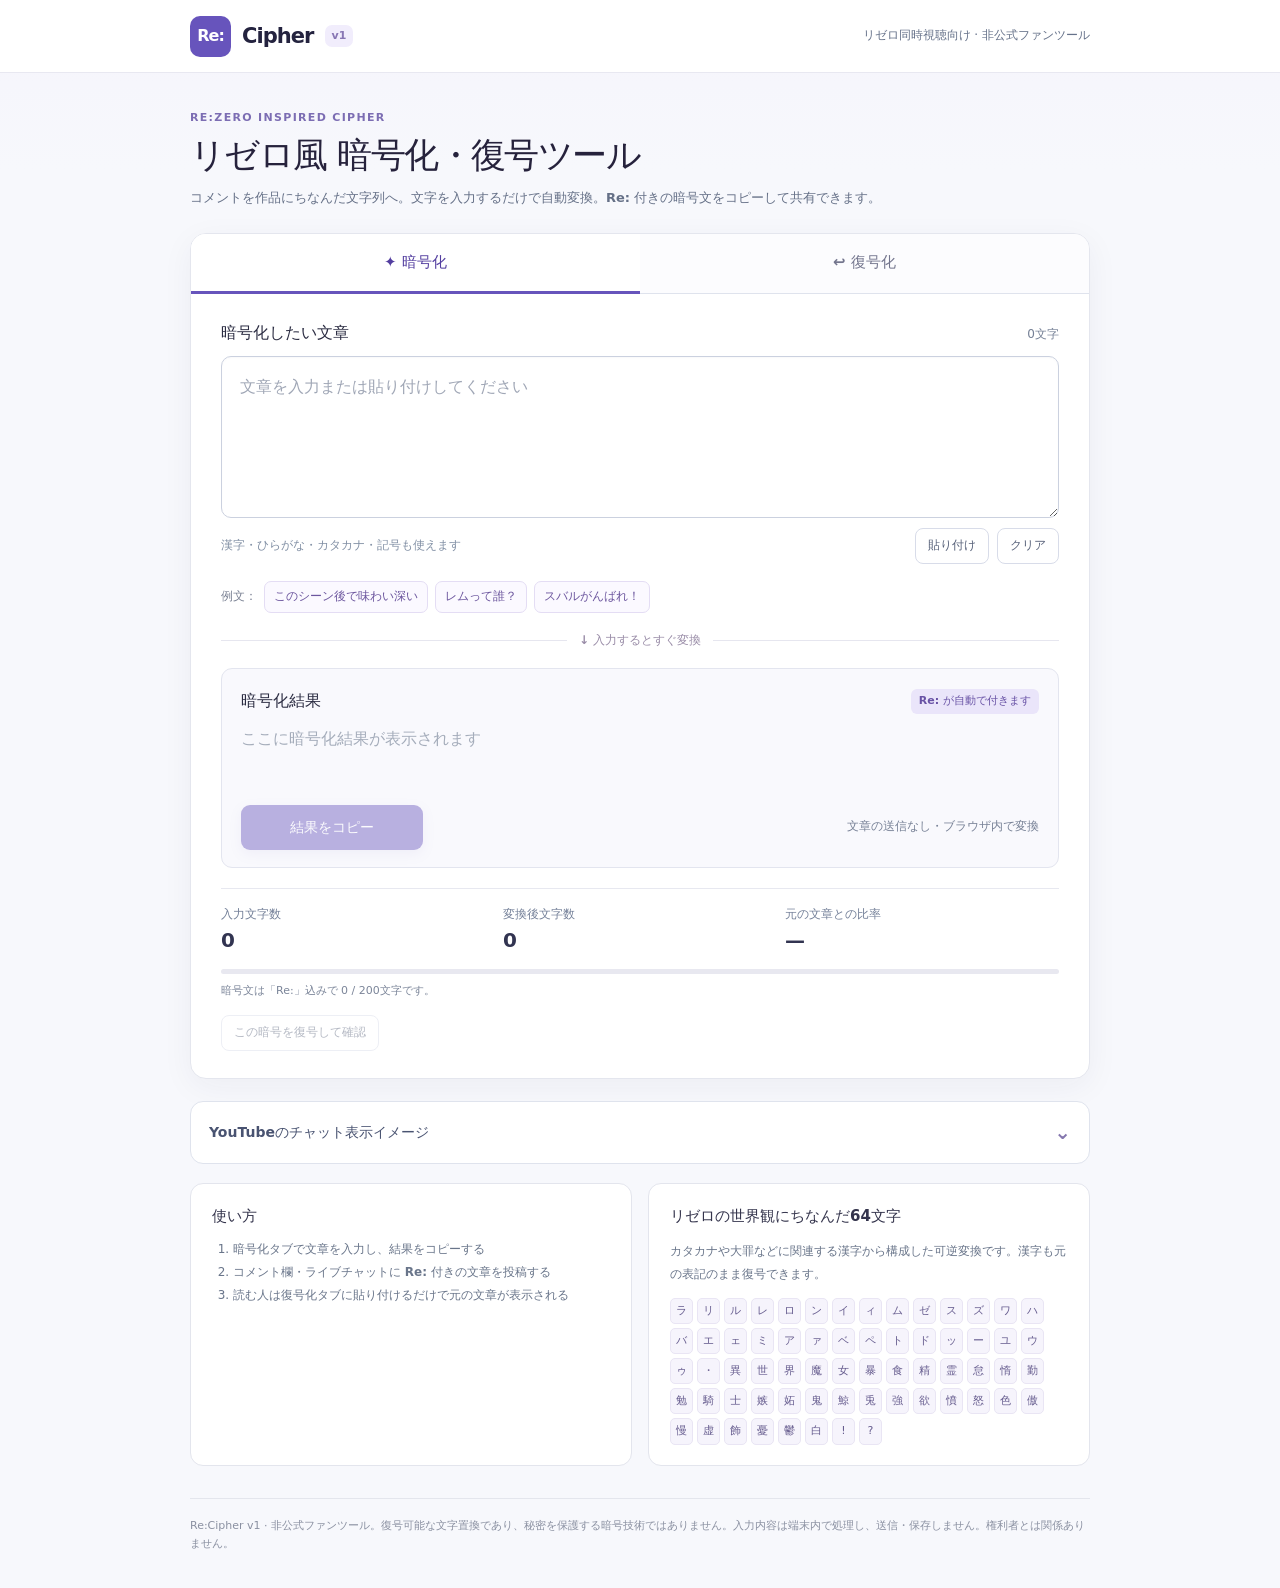
==== index.html @ 7f468ede "Redesign Re:Cipher as a clean utility and show decoded text immediately" ====
<!doctype html>
<html lang="ja">
<head>
<meta charset="utf-8">
<meta name="viewport" content="width=device-width, initial-scale=1, viewport-fit=cover">
<meta name="theme-color" content="#f7f8fc">
<meta name="description" content="Re:から始まるリゼロ風暗号を簡単に暗号化・復号できる無料の非公式ファンツール。文字を入力するだけで即変換。">
<title>Re:Cipher | リゼロ風 暗号化・復号ツール</title>
<style>
:root{font-family:system-ui,-apple-system,"Hiragino Kaku Gothic ProN","Yu Gothic",Meiryo,sans-serif;color:#243047;background:#f7f8fc;font-synthesis:none;--accent:#6754bc;--accent-dark:#523d9f;--accent-light:#f1edfc;--line:#dfe3ed;--muted:#66728a;--shadow:0 8px 32px rgba(37,36,81,.05)}
*{box-sizing:border-box}body{margin:0;line-height:1.65;background:linear-gradient(180deg,#f5f4fc 0,#f7f8fc 170px,#f7f8fc 100%)}button,textarea{font:inherit}button{cursor:pointer}button:disabled{opacity:.44;cursor:not-allowed}button:focus-visible,textarea:focus-visible{outline:3px solid #d5c9ff;outline-offset:2px}button:active{transform:translateY(1px)}.wrap{width:min(100% - 32px,900px);margin:0 auto}.site-header{background:#fff;border-bottom:1px solid #e8e8f1}.site-header .wrap{display:flex;justify-content:space-between;align-items:center;min-height:72px;gap:12px}.brand{display:flex;align-items:center;gap:11px;font-size:21px;font-weight:850;letter-spacing:-.045em;color:#24233f}.brand-icon{background:#6754bc;color:white;border-radius:10px;display:grid;place-items:center;min-width:41px;height:41px;font-size:16px;font-weight:900;letter-spacing:-.06em}.brand small{font-size:11px;font-weight:750;letter-spacing:0;color:#8876b4;background:#f1edfc;border-radius:7px;padding:2px 7px}.header-label{font-size:12px;color:#66728a}.intro{padding:36px 0 24px}.eyebrow{font-size:11px;letter-spacing:.12em;text-transform:uppercase;color:#7c6db3;font-weight:800;margin-bottom:5px}.intro h1{font-size:clamp(26px,4vw,35px);line-height:1.35;letter-spacing:-.045em;margin:0 0 8px;color:#26223c}.intro p{margin:0;color:#657087;font-size:13px}.tool{background:white;border:1px solid #e4e6ee;border-radius:16px;box-shadow:var(--shadow);overflow:hidden}.tabbar{display:flex;gap:0;border-bottom:1px solid var(--line);background:#fcfcfe}.tab{flex:1;padding:16px 20px;background:transparent;color:#73758d;font-size:15px;font-weight:800;border:none;border-bottom:3px solid transparent;margin-bottom:-1px}.tab[aria-selected="true"]{color:var(--accent-dark);border-bottom-color:var(--accent);background:white}.tab svg{vertical-align:-3px;margin-right:6px}.workspace{padding:26px 30px 27px}.block-head{display:flex;align-items:baseline;justify-content:space-between;gap:12px;margin-bottom:10px}.block-title{font-size:16px;font-weight:800;color:#2b2c42}.subtle{font-size:12px;color:#758096}.editor{display:block;min-height:162px;max-height:440px;resize:vertical;width:100%;padding:16px 18px;background:#fff;border:1.5px solid #cbd1df;border-radius:10px;line-height:1.8;font-size:16px;color:#252a42;box-shadow:inset 0 1px 2px #5a66840a}.editor::placeholder{color:#a0a7b6}.editor:focus{border-color:#8a79ce;outline:3px solid #ede7ff}.under-editor{display:flex;align-items:center;justify-content:space-between;gap:8px;flex-wrap:wrap;margin:10px 0 17px}.hint{font-size:12px;color:#8290a5}.buttons-inline{display:flex;gap:8px;flex-wrap:wrap}.btn-minor{border:1px solid #d8dce9;background:white;color:#58627a;border-radius:8px;padding:7px 12px;font-size:12px;font-weight:750}.btn-minor:hover{background:#f6f4fc;border-color:#c7bde5}.samples{display:flex;align-items:center;gap:7px;flex-wrap:wrap;margin:0 0 12px}.sample-label{font-size:12px;color:#7b8294}.sample{border:1px solid #e4ddf4;border-radius:7px;background:#fbf9ff;color:#6c569e;font-size:12px;padding:5px 9px}.sample:hover{background:#f2ecff}.divider{display:flex;align-items:center;gap:12px;color:#9a8da8;font-size:12px;font-weight:800;margin:18px 0}.divider:before,.divider:after{content:"";height:1px;background:#e6e6ef;flex:1}.output-panel{background:#f9f9fd;border:1px solid #e3e5ef;border-radius:11px;padding:19px 19px 17px}.output-head{display:flex;align-items:center;justify-content:space-between;gap:10px;margin-bottom:9px}.re-mark{background:#eae5fa;color:#6852a5;font-size:11px;padding:3px 8px;border-radius:6px;font-weight:800}.output{font-size:16px;line-height:1.85;white-space:pre-wrap;overflow-wrap:anywhere;min-height:66px;color:#26314a;user-select:text}.output.placeholder{color:#a5adbb}.output.error{color:#b14c59}.output .prefix{color:#6754bc;font-weight:850}.action-row{display:flex;justify-content:space-between;align-items:center;gap:12px;flex-wrap:wrap;margin-top:15px}.primary{border:0;border-radius:9px;background:var(--accent);color:white;font-size:14px;font-weight:800;padding:11px 24px;min-width:182px;box-shadow:0 4px 12px #6654bc21}.primary:hover{background:var(--accent-dark)}.copy-note{font-size:12px;color:#778196}.copy-note strong{color:#3d4360}.meter{display:grid;grid-template-columns:repeat(3,1fr);margin-top:20px;border-top:1px solid #e7e8f0;padding-top:16px;gap:8px}.metric{font-size:12px;color:#748099}.metric strong{display:block;font-size:20px;font-weight:850;color:#323451;line-height:1.35;margin-top:2px}.metric.alert strong{color:#c14f60}.progress{height:5px;background:#e8e8f0;border-radius:30px;overflow:hidden;margin-top:15px}.progress-fill{display:block;background:#8474ce;height:100%;width:0;transition:width .15s}.progress-fill.over{background:#d36169}.footnote{font-size:11px;color:#7b8599;margin:8px 0 0}.details{margin-top:22px;background:white;border:1px solid var(--line);border-radius:13px;overflow:hidden}.details summary{padding:14px 18px;cursor:pointer;font-size:14px;font-weight:800;color:#495371;list-style:none;display:flex;align-items:center;justify-content:space-between}.details summary::after{content:'⌄';font-size:20px;color:#8577ae}.details[open] summary::after{content:'⌃'}.details summary::-webkit-details-marker{display:none}.details-body{border-top:1px solid #e8e8f0;padding:17px 19px}.comment-preview{display:flex;gap:11px;padding:16px;border-radius:9px;background:#f5f6fa;border:1px solid #e6e8f0}.avatar{width:34px;height:34px;border-radius:50%;display:grid;place-items:center;color:#fff;background:#607fba;font-weight:850;font-size:13px;flex:none}.author{font-size:12px;color:#466b99;font-weight:800}.comment-content{font-size:14px;color:#343a4e;white-space:pre-wrap;overflow-wrap:anywhere}.help{display:grid;grid-template-columns:1fr 1fr;gap:16px;margin:19px 0 32px}.help-card{border:1px solid #e3e5ed;border-radius:13px;padding:20px 21px;background:#fff}.help-card h2{font-size:15px;color:#34344c;margin:0 0 10px}.help-card p,.help-card li{font-size:12px;color:#69758a;line-height:1.9}.help-card ol{padding-left:21px;margin:0}.glyphs{display:flex;gap:4px;flex-wrap:wrap;margin-top:12px}.glyph{display:inline-flex;align-items:center;justify-content:center;background:#f6f4fc;color:#675d8f;border:1px solid #e9e5f4;border-radius:5px;font-size:11px;min-width:23px;padding:3px 5px}.footer{font-size:11px;color:#8a90a1;padding:18px 0 35px;border-top:1px solid #e4e6ed}.toast{position:fixed;bottom:24px;left:50%;transform:translate(-50%,16px);opacity:0;pointer-events:none;background:#303047;color:white;padding:9px 18px;border-radius:8px;box-shadow:0 8px 22px #0002;font-size:13px;transition:all .15s}.toast.on{opacity:1;transform:translate(-50%,0)}.hidden{display:none!important}
@media(max-width:650px){.wrap{width:min(100% - 24px,900px)}.site-header .wrap{min-height:63px}.brand{font-size:19px}.header-label{display:none}.intro{padding:25px 0 17px}.intro h1{font-size:25px}.intro p{font-size:12px}.workspace{padding:20px 16px}.tab{padding:14px 10px}.editor{min-height:145px}.output-panel{padding:15px}.output{min-height:66px}.primary{width:100%}.action-row{flex-direction:column-reverse;align-items:stretch}.copy-note{text-align:center}.help{grid-template-columns:1fr;gap:10px}.meter{gap:5px}.metric{font-size:11px}.metric strong{font-size:18px}.details-body{padding:13px}}
@media(prefers-reduced-motion:reduce){*{transition:none!important}}
</style>
</head>
<body>
<header class="site-header"><div class="wrap"><div class="brand"><span class="brand-icon">Re:</span><span>Cipher</span><small>v1</small></div><span class="header-label">リゼロ同時視聴向け · 非公式ファンツール</span></div></header>
<main class="wrap">
<section class="intro"><div class="eyebrow">RE:ZERO INSPIRED CIPHER</div><h1>リゼロ風 暗号化・復号ツール</h1><p>コメントを作品にちなんだ文字列へ。文字を入力するだけで自動変換。<strong>Re:</strong> 付きの暗号文をコピーして共有できます。</p></section>
<section class="tool" aria-label="暗号変換ツール">
<div class="tabbar" role="tablist" aria-label="変換モード"><button id="tab-encode" class="tab" type="button" role="tab" aria-selected="true" aria-controls="tool-panel">✦ 暗号化</button><button id="tab-decode" class="tab" type="button" role="tab" aria-selected="false" aria-controls="tool-panel">↩ 復号化</button></div>
<div class="workspace" id="tool-panel" role="tabpanel">
 <div class="block-head"><label class="block-title" id="input-label" for="editor">暗号化したい文章</label><span class="subtle" id="input-count">0文字</span></div>
 <textarea id="editor" class="editor" placeholder="文章を入力または貼り付けしてください" spellcheck="false" aria-labelledby="input-label"></textarea>
 <div class="under-editor"><span class="hint" id="input-hint">漢字・ひらがな・カタカナ・記号も使えます</span><div class="buttons-inline"><button type="button" class="btn-minor" id="paste">貼り付け</button><button type="button" class="btn-minor" id="clear">クリア</button></div></div>
 <div class="samples" id="sample-row"><span class="sample-label">例文：</span><button class="sample" type="button" data-example="このシーン後で味わい深い">このシーン後で味わい深い</button><button class="sample" type="button" data-example="レムって誰？">レムって誰？</button><button class="sample" type="button" data-example="スバルがんばれ！">スバルがんばれ！</button></div>
 <div class="divider">↓ 入力するとすぐ変換</div>
 <section class="output-panel" aria-label="変換結果"><div class="output-head"><span class="block-title" id="result-title">暗号化結果</span><span class="re-mark" id="mode-badge">Re: が自動で付きます</span></div><div id="output" class="output placeholder" role="status" aria-live="polite">ここに暗号化結果が表示されます</div><div class="action-row"><button type="button" class="primary" id="copy" disabled>結果をコピー</button><span class="copy-note" id="status-note">ブラウザ内で変換・文章の送信なし</span></div></section>
 <div class="meter" id="metrics"><div class="metric"><span>入力文字数</span><strong id="original-count">0</strong></div><div class="metric"><span>変換後文字数</span><strong id="result-count">0</strong></div><div class="metric"><span id="metric-label">元の文章との比率</span><strong id="ratio">—</strong></div></div>
 <div class="progress" id="limit-bar"><span class="progress-fill" id="limit-fill"></span></div><p class="footnote" id="limit-note">暗号文はプレフィックス「Re:」を含めて200文字を目安にできます。</p>
 <div class="buttons-inline" style="margin-top:15px"><button type="button" class="btn-minor" id="check-in-decode" disabled>この暗号を復号して確認</button></div>
</div>
</section>
<details class="details" id="preview-details"><summary>YouTubeのチャット表示イメージ</summary><div class="details-body"><div class="comment-preview"><span class="avatar">R</span><div><div class="author">視聴者</div><div class="comment-content" id="preview">Re:……</div></div></div><p class="footnote">コピーした暗号文をチャット・コメントに貼り付ける想定です。</p></div></details>
<div class="help"><section class="help-card"><h2>使い方</h2><ol><li>暗号化タブで文章を入力し、結果をコピーする</li><li>コメント欄・ライブチャットに <strong>Re:</strong> 付きの文章を投稿する</li><li>読む人は復号化タブに貼り付けるだけで元の文章が表示される</li></ol></section><section class="help-card"><h2>リゼロの世界観にちなんだ64文字</h2><p>カタカナや大罪などに関連する漢字から構成した可逆変換です。漢字も元の表記のまま復号できます。</p><div class="glyphs" id="glyphs"></div></section></div>
<footer class="footer">Re:Cipher v1 · 非公式ファンツール。復号可能な文字置換であり、秘密を保護する暗号技術ではありません。入力内容は端末内で処理し、送信・保存しません。権利者とは関係ありません。</footer>
</main>
<div id="toast" class="toast" role="status" aria-live="polite"></div>
<script id="dictionary" type="application/json">{"version":"1","alphabet":"ラリルレロンイィムゼスズワハバエェミアァベペトドッーユウゥ・異世界魔女暴食精霊怠惰勤勉騎士嫉妬鬼鯨兎強欲憤怒色傲慢虚飾憂鬱白!?","singles":{"リ":"の","ル":"る","ム":"い","イ":"て","ア":"ん","エ":"っ","ベ":"か"},"escape":"・","pairs":{"ゼロ":"で","スバ":"な","レム":"です","ラム":"ます","ユリ":"この","ウス":"よう","魔女":"って","嫉妬":"ない","暴食":"から","精霊":"そう","怠惰":"けど","異世":"それ","世界":"これ","強欲":"なん","憤怒":"だよ","勤勉":"ありがとう","騎士":"すごい","白鯨":"かわいい","鬼兎":"！！","ロゼ":"ゼロから","バル":"！","ミリ":"た","トリ":"う","ロズ":"？","ズワ":"し","ワー":"だ","ール":"ー","色欲":"ス","傲慢":"こ","虚飾":"が","憂鬱":"に","ララ":"す","ラリ":"ら","ラル":"は","ラレ":"よ","ラロ":"ル","ラン":"と","ライ":"あ","ラィ":"れ","ラゼ":"…","ラス":"も","ラズ":"ね","ラワ":"ま","ラハ":"わ","ラバ":"く","ラエ":"w","ラェ":"ム","ラミ":"そ","ラア":"、","ラァ":"ン","ラベ":"や","ラペ":"ト","ラト":"レ","ラド":"え","ラッ":"ち","ラー":"お","ラユ":"き","ラウ":"さ","ラゥ":"ラ","ラ・":"バ","レラ":"リ","レリ":"ッ","レル":"り","レレ":"ゃ","レロ":"ｗ","レン":"^","レイ":"ア","レィ":"け","レゼ":"イ","レス":".","レズ":":","レワ":"ど","レハ":"ロ","レバ":"つ","レエ":"暴","レェ":"ろ","レミ":"オ","レア":"ぎ","レァ":"e","レベ":"話","レペ":"じ","レト":"見","レド":"ク","レッ":"め","レー":"タ","レユ":"ウ","レウ":"テ","レゥ":"を","レ・":"食","ロラ":"ぁ","ロリ":"ユ","ロル":"言","ロレ":"み","ロロ":"・","ロン":"デ","ロイ":"c","ロィ":"n","ロム":"a","ロス":"草","ロワ":"人","ロハ":"パ","ロバ":"マ","ロエ":"r","ロェ":"i","ロミ":"シ","ロア":"誰","ロァ":"1","ロベ":"キ","ロペ":"ゼ","ロト":"回","ロド":"ギ","ロッ":"p","ロー":"-","ロユ":"フ","ロウ":"u","ロゥ":"〜","ロ・":"コ","ンラ":"ば","ンリ":"せ","ンル":"期","ンレ":"_","ンロ":"メ","ンン":"3","ンイ":"ほ","ンィ":"l","ンム":"g","ンゼ":"ミ","ンス":"カ","ンズ":"大","ンワ":"一","ンハ":"y","ンバ":"飲","ンエ":"ゲ","ンェ":"分","ンミ":"気","ンア":"白","ンァ":"ぇ","ンベ":"ペ","ンペ":"ド","ント":"味","ンド":"ハ","ンッ":"ュ","ンー":"手","ンユ":"s","ンウ":"鯨","ンゥ":"2","ン・":"ャ","ィラ":"ナ","ィリ":"怠","ィル":"ェ","ィレ":"ジ","ィロ":"。","ィン":"惰","ィイ":"o","ィィ":"ょ","ィム":"何","ィゼ":"ご","ィス":"エ","ィズ":"死","ィワ":"ず","ィハ":"上","ィバ":"げ","ィエ":"f","ィェ":"泣","ィミ":"顔","ィア":" ","ィァ":"好","ィベ":"出","ィペ":"ネ","ィト":"方","ィド":"神","ィッ":"グ","ィー":"良","ィユ":"今","ィウ":"最","ィゥ":"間","ィ・":"サ","ゼラ":"感","ゼリ":"8","ゼル":"4","ゼレ":"本","ゼン":"ベ","ゼイ":"笑","ゼィ":"チ","ゼム":"当","ゼゼ":"目","ゼス":"べ","ゼズ":"前","ゼワ":"0","ゼハ":"d","ゼバ":"ぼ","ゼエ":"ぜ","ゼェ":"合","ゼミ":"楽","ゼア":"モ","ゼァ":"全","ゼベ":"ガ","ゼペ":"無","ゼト":"勉","ゼド":"女","ゼッ":"ツ","ゼー":"考","ゼユ":"勤","ゼウ":"～","ゼゥ":"多","ゼ・":"ぱ","スラ":"者","スリ":"待","スル":"理","スレ":"悪","スロ":"ぶ","スン":"次","スイ":"日","スィ":"思","スム":"t","スゼ":"子","スス":"ィ","スズ":"時","スワ":"解","スハ":"立","スエ":"教","スェ":"的","スミ":"深","スア":"ぐ","スァ":"ぞ","スベ":"ズ","スペ":"英","スト":"雄","スド":"強","スッ":"偽","スー":"初","スユ":"自","スウ":"意","スゥ":"む","ス・":"ニ","ズラ":"　","ズリ":"逃","ズル":"戻","ズレ":"ワ","ズロ":"h","ズン":"m","ズイ":"（","ズィ":"違","ズム":"界","ズゼ":"ケ","ズス":"魔","ズズ":"ひ","ズハ":"生","ズバ":"新","ズエ":"知","ズェ":"(","ズミ":")","ズア":"ブ","ズァ":"＾","ズベ":"切","ズペ":"）","ズト":"プ","ズド":"実","ズッ":"面","ズー":"来","ズユ":"体","ズウ":"b","ズゥ":"変","ズ・":"高","ワラ":"絶","ワリ":"」","ワル":"世","ワレ":"終","ワロ":"正","ワン":"絵","ワイ":"過","ワィ":"公","ワム":"視","ワゼ":"「","ワス":"二","ワズ":"ボ","ワワ":"察","ワハ":"助","ワバ":"作","ワエ":"俺","ワェ":"可","ワミ":"事","ワア":"説","ワァ":"行","ワベ":"不","ワペ":"ぅ","ワト":"；","ワド":"画","ワッ":"同","ワユ":"力","ワウ":"入","ワゥ":"へ","ワ・":"想","ハラ":"機","ハリ":"始","ハル":"望","ハレ":"5","ハロ":"度","ハン":"ざ","ハイ":"物","ハィ":"狂","ハム":"先","ハゼ":"線","ハス":"ダ","ハズ":"確","ハワ":"聴","ハハ":"々","ハバ":"定","ハエ":"詰","ハェ":"後","ハミ":"覚","ハア":"場","ハァ":"収","ハベ":"ゆ","ハペ":"完","ハト":"7","ハド":"諦","ハッ":"妹","ハー":"聞","ハユ":"曲","ハウ":"ふ","ハゥ":"名","ハ・":"美","バラ":"持","バリ":"許","バレ":"ポ","バロ":"ヒ","バン":"君","バイ":"選","バィ":"半","バム":"信","バゼ":"張","バス":"精","バズ":"心","バワ":"怖","バハ":"ぽ","ババ":"地","バエ":"K","バェ":"転","バミ":"直","バア":"部","バァ":"⋯","バベ":"配","バペ":"頑","バト":"三","バド":"G","バッ":"明","バー":"愛","バユ":"び","バウ":"対","バゥ":"金","バ・":"商","ェラ":"王","ェリ":"候","ェル":"補","ェレ":"番","ェロ":"ホ","ェン":"口","ェイ":"記","ェィ":"厳","ェム":"字","ェゼ":"ァ","ェス":"M","ェズ":"情","ェワ":"点","ェハ":"像","ェバ":"通","ェエ":"?","ェェ":"男","ェミ":"動","ェア":"決","ェァ":"章","ェベ":"売","ェペ":"釣","ェト":"流","ェド":"B","ェッ":"k","ェー":"化","ェユ":"聖","ェウ":"P","ェゥ":"声","ェ・":"普","ミラ":"影","ミル":"屋","ミレ":"緑","ミロ":"第","ミン":"罪","ミイ":"憶","ミィ":"優","ミム":"剣","ミゼ":"別","ミス":"文","ミズ":"油","ミワ":"消","ミハ":"特","ミバ":"態","ミエ":"滅","ミェ":"取","ミミ":"脳","ミア":"残","ミァ":"反","ミベ":"伏","ミペ":"１","ミト":"論","ミド":"欲","ミッ":"爆","ミー":"敵","ミユ":"保","ミウ":"長","ミゥ":"２","ミ・":"E","ァラ":"中","ァリ":"開","ァル":"観","ァレ":"映","ァロ":"セ","ァン":"性","ァイ":"戦","ァィ":"音","ァム":"状","ァゼ":"落","ァス":"ぉ","ァズ":"巨","ァワ":"ぃ","ァハ":"題","ァバ":"未","ァエ":"険","ァェ":"久","ァミ":"O","ァア":"代","ァァ":"区","ァベ":"丈","ァペ":"夫","ァト":"量","ァド":"３","ァッ":"勝","ァー":"ョ","ァユ":"呼","ァウ":"少","ァゥ":"指","ァ・":"発","ペラ":"下","ペリ":"枠","ペル":"主","ペレ":"忘","ペロ":"似","ペン":"ノ","ペイ":"A","ペィ":"火","ペム":"頭","ペゼ":"ビ","ペス":"法","ペズ":"成","ペワ":"逆","ペハ":"相","ペバ":"去","ペエ":";","ペェ":"D","ペミ":"単","ペア":"書","ペァ":"v","ペベ":"6","ペペ":"失","ペト":"存","ペド":"数","ペッ":"振","ペー":"元","ペユ":"憫","ペウ":"ぬ","ペゥ":"司","ペ・":"緒","トラ":"会","トル":"゛","トレ":"四","トロ":"他","トン":"苦","トイ":"在","トィ":"!","トム":"問","トゼ":"応","トス":"色","トズ":"頼","トワ":"救","トハ":"ヤ","トバ":"否","トエ":"繋","トェ":"→","トミ":"重","トア":"報","トァ":"然","トベ":"余","トペ":"怪","トト":"T","トド":"能","トッ":"夢","トー":"早","トユ":"責","トウ":"震","トゥ":"比","ト・":"突","ドラ":"猫","ドリ":"ピ","ドル":"了","ドレ":"語","ドロ":"嬉","ドン":"底","ドイ":"調","ドィ":"況","ドム":"辛","ドゼ":"活","ドス":"障","ドズ":"害","ドワ":"達","ドハ":"ゴ","ドバ":"千","ドエ":"簡","ドェ":"弾","ドミ":"水","ドア":"曜","ドァ":"光","ドベ":"小","ドペ":"扱","ドト":"裕","ドド":"関","ドッ":"V","ドー":"割","ドユ":"得","ドウ":"返","ドゥ":"ォ","ド・":"登","ッラ":"担","ッリ":"描","ッル":"山","ッレ":"平","ッロ":"憎","ッン":"怒","ッイ":"号","ッィ":"ソ","ッム":"湯","ッゼ":"断","ッス":"以","ッズ":"限","ッワ":"痛","ッハ":"凄","ッバ":"捨","ッエ":"負","ッェ":"R","ッミ":"洗","ッア":"毒","ッァ":"竜","ッベ":"伝","ッペ":"素","ット":"遅","ッド":"兄","ッッ":"家","ッー":"編","ッユ":"急","ッウ":"真","ッゥ":"抜","ッ・":"壊","ーラ":"着","ーリ":"J","ーレ":"弱","ーロ":"増","ーン":"足","ーイ":"謎","ーィ":"服","ーム":"際","ーゼ":"創","ース":"I","ーズ":"氷","ーワ":"熱","ーハ":"獣","ーバ":"命","ーエ":"士","ーェ":"釈","ーミ":"仲","ーア":"冷","ーァ":"疲","ーベ":"復","ーペ":"石","ート":"仕","ード":"月","ーッ":"ｰ","ーー":"殺","ーユ":"哀","ーウ":"乱","ーゥ":"姉","ー・":"酷","ユラ":"妄","ユル":"U","ユレ":"癖","ユロ":"徴","ユン":"再","ユイ":"x","ユィ":"引","ユム":"身","ユゼ":"学","ユス":"礼","ユズ":"焼","ユワ":"葉","ユハ":"歳","ユバ":"奴","ユエ":"N","ユェ":"幸","ユミ":"薄","ユア":"常","ユァ":"ザ","ユベ":"運","ユペ":"辺","ユト":"輩","ユド":"外","ユッ":"４","ユー":"霊","ユユ":"駄","ユウ":"『","ユゥ":"』","ユ・":"原","ウラ":"読","ウリ":"空","ウル":"付","ウレ":"降","ウロ":"毛","ウン":"改","ウイ":"略","ウィ":"使","ウム":"倒","ウゼ":"任","ウズ":"僕","ウワ":"止","ウハ":"判","ウバ":"づ","ウエ":"用","ウェ":"門","ウミ":"難","ウア":"ゥ","ウァ":"様","ウベ":"腕","ウペ":"整","ウト":"歌","ウド":"馬","ウッ":"台","ウー":"詞","ウユ":"休","ウウ":"殴","ウゥ":"惑","ウ・":"続","ゥラ":"買","ゥリ":"異","ゥル":"周","ゥレ":"連","ゥロ":"進","ゥン":"択","ゥイ":"展","ゥィ":"豚","ゥム":"追","ゥゼ":"激","ゥス":"●","ゥズ":"痕","ゥワ":"跡","ゥハ":"向","ゥバ":"醜","ゥエ":"爺","ゥェ":"弟","ゥミ":"ﾊ","ゥア":"告","ゥァ":"･","ゥベ":"史","ゥペ":"晴","ゥト":"毎","ゥド":"近","ゥッ":"員","ゥー":"染","ゥユ":"探","ゥウ":"迷","ゥゥ":"汚","ゥ・":"頃","異異":"幼","異界":"年","異魔":"順","異女":"験","異暴":"妙","異食":"嫌","異精":"居","異霊":"推","異怠":"←","異惰":"結","異勤":"低","異勉":"帽","異騎":"集","異士":"鬼","異嫉":"村","異妬":"退","異鬼":"\"","異鯨":"慢","異兎":"C","異強":"超","異欲":"騎","異憤":"更","異怒":"内","異色":"ﾟ","異傲":"護","異慢":"露","異虚":"嘘","異飾":"辣","異憂":"困","異鬱":"準","異白":"備","世異":"己","世世":"側","世魔":"敗","世女":"速","世暴":"癒","世食":"皆","世精":"客","世霊":"旦","世怠":"木","世惰":"，","世勤":"必","世勉":"ｳ","世騎":"鬱","世士":"ｋ","世嫉":"錯","世妬":"破","世鬼":"悲","世鯨":"悟","世兎":"ﾞ","世強":"睡","世欲":"眠","世憤":"伸","世怒":"鼻","世色":"折","世傲":"涙","世慢":"筋","世虚":"犠","世飾":"牲","世憂":"捉","世鬱":"安","世白":"願","界異":"~","界世":"緩","界界":"差","界魔":"塗","界女":"表","界暴":"現","界食":"適","界精":"ぺ","界霊":"西","界怠":"雑","界惰":"微","界勤":"具","界勉":"X","界騎":"型","界士":"質","界嫉":"類","界妬":"ｶ","界鬼":"要","界鯨":"般","界兎":"構","界強":"五","界欲":"系","界憤":"団","界怒":"田","界色":"吉","界傲":"荒","界慢":"ゅ","界虚":"役","界飾":"迫","界憂":"松","界鬱":"沢","界白":"傲","魔異":"獄","魔世":"q","魔界":"踊","魔魔":"耳","魔暴":"淫","魔食":"厨","魔精":"属","魔霊":"建","魔怠":"響","魔惰":"段","魔勤":"帰","魔勉":"´","魔騎":"`","魔士":"等","魔嫉":"璧","魔妬":"汲","魔鬼":"雀","魔鯨":"姫","魔兎":"静","魔強":"避","魔欲":"評","魔憤":"根","魔怒":"混","魔色":"匂","魔傲":"♪","魔慢":"経","魔虚":"病","魔飾":"褒","魔憂":"欄","魔鬱":"試","魔白":"崩","女異":"血","女世":"煽","女界":"加","女魔":"喧","女女":"嘩","女暴":"店","女食":"談","女精":"充","女霊":"電","女怠":"霧","女惰":"八","女勤":"ｯ","女勉":"采","女騎":"練","女士":"風","女嫉":"天","女妬":"井","女鬼":"S","女鯨":"果","女兎":"ﾃ","女強":"放","女欲":"ｲ","女憤":"噛","女怒":"案","女色":"版","女傲":"形","女慢":"族","女虚":"辿","女飾":"眼","女憂":"週","女鬱":"約","女白":"耐","暴異":"肯","暴世":"刺","暴界":"炙","暴魔":"船","暴女":"予","暴暴":"働","暴精":"♡","暴霊":"泥","暴怠":"棒","暴惰":"注","暴勤":"危","暴勉":"認","暴騎":"親","暴士":"暗","暴嫉":"散","暴妬":"短","暴鬼":"圧","暴鯨":"凹","暴兎":"偵","暴強":"京","暴欲":"＝","暴憤":"概","暴怒":"念","暴色":"惚","暴傲":"和","暴慢":"屈","暴虚":"ﾆ","暴飾":"複","暴憂":"ヘ","暴鬱":"非","暴白":"式","食異":"条","食世":"遭","食界":"列","食魔":"幻","食女":"勢","食暴":"揚","食食":"掻","食精":"込","食霊":"岡","食怠":"宝","食惰":"季","食勤":"節","食勉":"涛","食騎":"凍","食士":"投","食嫉":"器","食妬":"谷","食鬼":"膝","食鯨":"枕","食兎":"術","食強":"=","食欲":"飯","食憤":"驚","食怒":"：","食色":"喋","食傲":"尾","食慢":"ω","食虚":"柄","食飾":"欠","食憂":"鳴","食鬱":"係","食白":"麻","精異":"魂","精世":"⁈","精界":"城","精魔":"鉄","精女":"球","精暴":"依","精食":"寝","精精":"専","精怠":"恋","精惰":"我","精勤":"寄","精勉":"遠","精騎":"貴","精士":"忙","精嫉":"横","精妬":"跳","精鬼":"髪","精鯨":"紹","精兎":"介","精強":"陣","精欲":"営","精憤":"含","精怒":"肝","精色":"裏","精傲":"脈","精慢":"Ａ","精虚":"Ｎ","精飾":"利","精憂":"装","精鬱":"趣","精白":"占","霊異":"漏","霊世":"策","霊界":"北","霊魔":"座","霊女":"購","霊暴":"払","霊食":"基","霊精":"樹","霊霊":"穏","霊怠":"ﾀ","霊惰":"広","霊勤":"易","霊勉":"積","霊騎":"鮮","霊士":"盤","霊嫉":"攻","霊妬":"ﾏ","霊鬼":"∀","霊鯨":"訓","霊兎":"個","霊強":"闘","霊欲":"歯","霊憤":"飛","霊怒":"築","霊色":"献","霊傲":"ぴ","霊慢":"恐","霊虚":"盛","霊飾":"防","霊憂":"虐","霊鬱":"満","霊白":"Y","怠異":"H","怠世":"L","怠界":"叫","怠魔":"臓","怠女":"ｻ","怠暴":"ﾜ","怠食":"ﾅ","怠精":"喚","怠霊":"潰","怠怠":"ﾈ","怠勤":"件","怠勉":"途","怠騎":"遺","怠士":"提","怠嫉":"背","怠妬":"７","怠鬼":"F","怠鯨":"憩","怠兎":"起","怠強":"劇","怠欲":"処","怠憤":"燃","怠怒":"撃","怠色":"受","怠傲":"朝","怠慢":"ｽ","怠虚":"塩","怠飾":"契","怠憂":"ﾎ","怠鬱":"極","怠白":"隈","惰異":"仮","惰世":"道","惰界":"吐","惰魔":"腺","惰女":"j","惰暴":"十","惰食":"─","惰精":"沁","惰霊":"誠","惰怠":"惨","惰惰":"ｑ","惰勤":"襲","惰勉":"品","惰騎":"巻","惰士":"由","惰嫉":"喪","惰妬":"―","惰鬼":"致","惰鯨":"叩","惰兎":"Q","惰強":"右","惰欲":"６","惰憤":"勿","惰怒":"討","惰色":"伐","惰傲":"協","惰慢":"舎","惰虚":"炎","惰飾":"躍","惰憂":"領","惰鬱":"遊","惰白":"鼠","勤異":"樽","勤世":"８","勤界":"５","勤魔":"Ｋ","勤女":"犬","勤暴":"－","勤食":"競","勤精":"丁","勤霊":"昔","勤怠":"掠","勤惰":"懐","勤勤":"守","勤騎":"鑑","勤士":"慣","勤嫉":"︎","勤妬":"縷","勤鬼":"薬","勤鯨":"宮","勤兎":"拡","勤強":"固","勤欲":"万","勤憤":"齢","勤怒":"納","勤色":"殊","勤傲":"堀","勤慢":"詳","勤虚":"碌","勤飾":"惹","勤憂":"紛","勤鬱":"菓","勤白":"魚","勉異":"野","勉世":"遇","勉界":"擬","勉魔":"僚","勉女":"爵","勉暴":"儚","勉食":"紫","勉精":"荷","勉霊":"濃","勉怠":"乾","勉惰":"燥","勉勤":"帯","勉勉":"争","勉騎":"筆","勉士":"印","勉嫉":"象","勉妬":"禎","勉鬼":"丞","勉鯨":"芸","勉兎":"闇","勉強":"伊","勉欲":"之","勉憤":"侵","勉怒":"監","勉色":"督","勉傲":"摘","勉慢":"父","勉虚":"娘","勉飾":"国","勉憂":"瞬","勉鬱":"雪","勉白":"兵","騎異":"称","騎世":"室","騎界":"隊","騎魔":"鈍","騎女":"沙","騎暴":"輔","騎食":"育","騎精":"階","騎霊":"栄","騎怠":"ぢ","騎惰":"損","騎勤":"箸","騎勉":"路","騎騎":"妖","騎嫉":"徳","騎妬":"息","騎鬼":"畜","騎鯨":"共","騎兎":"д","騎強":"軽","騎欲":"砕","騎憤":"崇","騎怒":"拝","騎色":"%","騎傲":"浅","騎慢":"@","騎虚":"邪","騎飾":"従","騎憂":"抑","騎鬱":"慮","騎白":"咀","士異":"嚼","士世":"童","士界":"貞","士魔":"股","士女":"窓","士暴":"臣","士食":"枚","士精":"舌","士霊":"雰","士怠":"囲","士惰":"奈","士勤":"義","士勉":"操","士騎":"替","士士":"政","士嫉":"治","士妬":"抵","士鬼":"ヨ","士鯨":"拠","士兎":"擁","士強":"宿","士欲":"苛","士憤":"暖","士怒":"Ｂ","士色":"喜","士傲":"舐","士慢":"￥","士虚":"乗","士飾":"兜","士憂":"隠","士鬱":"渋","士白":"滞","嫉異":"私","嫉世":"貸","嫉界":"亜","嫉魔":"滑","嫉女":"格","嫉暴":"効","嫉食":"胸","嫉精":"組","嫉霊":"到","嫉怠":"牙","嫉惰":"穫","嫉勤":"”","嫉勉":"鹿","嫉騎":"額","嫉士":"才","嫉嫉":"習","嫉鬼":"脱","嫉鯨":"池","嫉兎":"ヶ","嫉強":"賢","嫉欲":"ｈ","嫉憤":"ｷ","嫉怒":"０","嫉色":"課","嫉傲":"海","嫉慢":"洋","嫉虚":"駆","嫉飾":"醒","嫉憂":"徒","嫉鬱":"匹","嫉白":"楚","妬異":"塞","妬世":"⇔","妬界":"札","妬魔":"豪","妬女":"華","妬暴":"秀","妬食":"桶","妬精":"ａ","妬霊":"ｔ","妬怠":"肉","妬惰":"都","妬勤":"辞","妬勉":"亡","妬騎":"囮","妬士":"首","妬嫉":"ﾄ","妬妬":"ﾝ","妬鬼":"健","妬鯨":"刀","妬兎":"鳥","妬強":"肌","妬欲":"臭","妬憤":"衛","妬怒":"香","妬色":"矢","妬傲":"供","妬慢":"尊","妬虚":"踏","妬飾":"亭","妬憂":"孤","妬鬱":"独","妬白":"臨","鬼異":"召","鬼世":"昴","鬼界":"茫","鬼魔":"犯","鬼女":"位","鬼暴":"ｪ","鬼食":"里","鬼精":"秘","鬼霊":"密","鬼怠":"誤","鬼惰":"糸","鬼勤":"陽","鬼勉":"氏","鬼騎":"挟","鬼士":"唐","鬼嫉":"揺","鬼妬":"友","鬼鬼":"呂","鬼鯨":"律","鬼強":"煎","鬼欲":"◯","鬼憤":"双","鬼怒":"菜","鬼色":"磨","鬼傲":"耗","鬼慢":"揮","鬼虚":"唾","鬼飾":"青","鬼憂":"➞","鬼鬱":"黙","鬼白":"↑","鯨異":"蹴","鯨世":"程","鯨界":"答","鯨魔":"罰","鯨女":"ﾉ","鯨暴":"ｼ","鯨食":"ﾐ","鯨精":"束","鯨霊":"ｾ","鯨怠":"ﾛ","鯨惰":"ｱ","鯨勤":"茶","鯨勉":"走","鯨騎":"吹","鯨士":"肢","鯨嫉":"校","鯨妬":"計","鯨鬼":"烈","鯨鯨":"産","鯨兎":"膨","鯨強":"労","鯨欲":"裁","鯨憤":"縫","鯨怒":"挑","鯨色":"姿","鯨傲":"鳩","鯨慢":"W","鯨虚":"垂","鯨飾":"甘","鯨憂":"互","鯨鬱":"彙","鯨白":"腹","兎異":"喰","兎世":"丸","兎界":"絞","兎魔":"挫","兎女":"抱","兎暴":"故","兎食":"稀","兎精":"有","兎霊":"杉","兎怠":"締","兎惰":"撫","兎勤":"所","兎勉":"贅","兎騎":"送","兎士":"9","兎嫉":"左","兎妬":"骸","兎鬼":"材","兎鯨":"料","兎兎":"揃","兎強":"塔","兎欲":"参","兎憤":"撒","兎怒":"七","兎色":"憤","兎傲":"容","兎慢":"御","兎虚":"遡","兎飾":"及","兎憂":"接","兎鬱":"糞","兎白":"母","強異":"盗","強世":"蔵","強界":"捕","強魔":"曖","強女":"昧","強暴":"漁","強食":"旗","強精":"狩","強霊":"角","強怠":"須","強惰":"愚","強勤":"妥","強勉":"費","強騎":"峙","強士":"業","強嫉":"車","強妬":"Ｐ","強鬼":"Ｃ","強鯨":"Ｉ","強兎":"Ｇ","強強":"幕","強憤":"≧","強怒":"Д","強色":"≦","強傲":"太","強慢":"郎","強虚":"廃","強飾":"棄","強憂":",","強鬱":"例","強白":"奇","欲異":"刻","欲世":"捗","欲界":"阪","欲魔":"捜","欲女":"査","欲暴":"覗","欲食":"仰","欲精":"企","欲霊":"寧","欲怠":"識","欲惰":"著","欲勤":"拷","欲勉":"ゾ","欲騎":"ｎ","欲士":"傷","欲嫉":"為","欲妬":"並","欲鬼":"貌","欲鯨":"歴","欲兎":"漂","欲強":"暇","欲欲":"民","欲憤":"図","欲怒":"園","欲色":"スバル","欲傲":"った","欲慢":"オットー","欲虚":"いい","欲飾":"レム","欲憂":"www","欲鬱":"-crying:","欲白":"-purple-","憤異":"e-crying","憤世":"le-cryin","憤界":"ple-cryi","憤魔":"purple-c","憤女":"rple-cry","憤暴":"urple-cr","憤食":"バル","憤精":"スバ","憤霊":"ルギウス","憤怠":"crying","憤惰":"オット","憤勤":"ットー","憤勉":"-crying","憤騎":"-purple","憤士":"crying:","憤嫉":"e-cryin","憤妬":"le-cryi","憤鬼":"ple-cry","憤鯨":"purple-","憤兎":"rple-cr","憤強":"urple-c","憤欲":"レムって","憤憤":"ゲオルギウス","憤色":"ww","憤傲":"すぎる","憤慢":"レムって誰","憤虚":"暴飲！暴食！","憤飾":"かわい","憤憂":"かった","憤鬱":"ペテルギウス","憤白":"てる","怒異":"わいい","怒世":"wwww","怒界":"んだ","怒魔":"……","怒女":"...","怒暴":"ｗｗｗ","怒食":"cryin","怒精":"rying","怒霊":"すぎ","怒怠":":face-pu","怒惰":"ace-purp","怒勤":"ce-purpl","怒勉":"e-purple","怒騎":"face-pur","怒士":"ってる","怒嫉":"-cryin","怒妬":"-purpl","怒鬼":"e-cryi","怒鯨":"le-cry","怒兎":"ple-cr","怒強":"purple","怒欲":"rple-c","怒憤":"rying:","怒怒":"urple-","怒色":"暴飲！暴食","怒傲":"ユリウス","怒慢":"wwwww","怒虚":"こんてんち","怒飾":"して","怒憂":"オルギウス","怒鬱":"ゲオルギウ","怒白":"トー","色異":"ｗｗ","色世":"ing","色界":"ギウス","色魔":"ルギウ","色女":"飲！暴食！","色暴":"..","色食":"ラインハルト","色精":"！！！","色霊":"face","色怠":"テルギウス","色惰":"ペテルギウ","色勤":":face-p","色勉":"ace-pur","色騎":"ce-purp","色士":"e-purpl","色嫉":"face-pu","色妬":"パック","色鬼":":face-","色鯨":"じゃない","色兎":"ムって誰","色強":"トーアさん","色憤":"リ！ゼロ！","色怒":"ウス","色色":"わい","色傲":"ムって","色慢":"cryi","色虚":"ryin","色飾":"ying","色憂":"-cryi","色鬱":"-purp","色白":":face","傲異":"e-cry","傲世":"le-cr","傲界":"ple-c","傲魔":"purpl","傲女":"rple-","傲暴":"urple","傲食":"ying:","傲精":"ちゃ","傲霊":"レムっ","傲怠":"暴飲！暴","傲惰":"ｗｗｗｗ","傲勤":"てんち","傲勉":"crying::","傲騎":"こと","傲士":"エミリア","傲嫉":"ゲオルギ","傲妬":"飲！暴食","傲鬼":"ット","傲鯨":"ace-pu","傲兎":"ce-pur","傲強":"e-purp","傲欲":"face-p","傲憤":"wwwwww","傲怒":"暴食","傲色":"こんてん","傲傲":"なかった","傲虚":"んてんち","傲飾":"！暴食！","傲憂":"インハルト","傲鬱":"ラインハル","傲白":"かっ","慢異":"ing:","慢世":"オルギウ","慢界":"てくれ","慢魔":"face-","慢女":"さん","慢暴":"！！！！","慢食":"かわ","慢精":"じゃな","慢霊":"んだよ","慢怠":"リウス","慢惰":"アナスタシア","慢勤":"テルギウ","慢勉":"ペテルギ","慢騎":"暴食！","慢士":"g::face-","慢嫉":"ing::fac","慢妬":"ing_face","慢鬼":"ng::face","慢鯨":"ちゃん","慢兎":"って誰","慢強":"ユリウ","慢欲":"リ！ゼロ","慢憤":"！ゼロ！","慢怒":"ハムスター","慢色":"rying::","慢傲":"いな","慢慢":"ゼロ","慢虚":"しい","慢飾":"だった","慢憂":"ぎる","慢鬱":"トーアさ","慢白":"ーアさん","虚異":"オッ","虚世":"トーア","虚界":"偽フェルト","虚魔":"味わい深い","虚女":"んで","虚暴":"ng_face:","虚食":"レムって誰のこと","虚精":"ですか","虚霊":"言って","虚怠":"-cry","虚惰":"-pur","虚勤":":fac","虚勉":"e-cr","虚騎":"le-c","虚士":"ple-","虚嫉":"purp","虚妬":"rple","虚鬼":"urpl","虚鯨":"アルデバラン","虚兎":"^^","虚強":"てく","虚欲":"ace","虚憤":"fac","虚怒":"ace-p","虚色":"ce-pu","虚傲":"e-pur","虚慢":"いよ","虚虚":"じゃ","虚憂":"！？","虚鬱":"ing_","虚白":"ゃない","飾異":"暴飲！","飾世":"レムって誰の","飾界":"キャラ","飾魔":"！暴食","飾女":"スバルの","飾暴":"フェルト","飾食":"::face-","飾精":"g::face","飾霊":"ing::fa","飾怠":"ing_fac","飾惰":"ng::fac","飾勤":"ng_face","飾勉":"::face-p","飾騎":"rying::f","飾士":"ying::fa","飾嫉":"のこと","飾妬":"ゲオル","飾鬼":"んな","飾鯨":"....","飾兎":"インハル","飾強":"ラインハ","飾欲":"ンハルト","飾憤":"cry","飾怒":"ryi","飾色":"yin","飾傲":"てない","飾慢":"アナスタシ","飾虚":"ナスタシア","飾飾":"ｗｗｗｗｗ","飾憂":"ying::","飾鬱":"した","飾白":"てん","憂異":"のか","憂世":"ック","憂界":"ace-","憂魔":"g_face:","憂女":"ムって誰のこと","憂暴":"レムって誰のこ","憂食":"ある","憂精":"よね","憂霊":"なんだ","憂怠":"飲！暴","憂惰":"おつてんち","憂勤":"ここ","憂勉":"んだよな","憂騎":"クルシュ","憂士":"味わい深","憂嫉":"暴飲暴食","憂妬":"::face","憂鬼":"ng","憂鯨":"だよな","憂兎":"アさん","憂強":"エミリ","憂欲":"オルギ","憂憤":"ミリア","憂怒":"くな","憂色":"るの","憂傲":"暴飲","憂慢":"こんて","憂虚":"なかっ","憂飾":"なって","憂憂":"んてん","憂白":"ゼロ！","鬱異":"のこと？","鬱世":"スバルは","鬱界":"ハムスタ","鬱魔":"ムスター","鬱女":".....","鬱暴":"ing::","鬱食":"アルデバラ","鬱精":"スバルくん","鬱霊":"ルデバラン","鬱怠":"ying::f","鬱惰":"in","鬱勤":"ルギ","鬱勉":"ng:","鬱騎":"だから","鬱士":"g::fac","鬱嫉":"g_face","鬱妬":"ing::f","鬱鬼":"ing_fa","鬱鯨":"ng::fa","鬱兎":"ng_fac","鬱強":"って誰のこと","鬱欲":"レムって誰？","鬱憤":"crying_f","鬱怒":"rying_fa","鬱色":"ying_fac","鬱傲":"よな","鬱慢":"ギウ","鬱虚":"してくれ","鬱飾":"わい深い","鬱憂":"偽フェル","鬱鬱":"きた","鬱白":"だけ","白異":"ですね","白世":"ない？","白界":"みたい","白魔":"じゃない？","白女":"カルステン","白暴":"ムって誰の","白食":"なぁ","白精":"パッ","白霊":"っちゃ","白怠":"テルギ","白惰":"ペテル","白勤":"！ゼロ","白勉":"ce-p","白騎":"e-pu","白士":"wwwwwww","白嫉":"いか","白妬":"にな","白鬼":"_face:","白兎":"トーアさんの","白強":"パトラッシュ","白欲":"ムって誰のこ","白憤":"e-c","白怒":"いから","白色":"リ！ゼ","白傲":"ing_f","白慢":"デスカーン","白虚":"！！！！！","白飾":"e-","白憂":"だっ","白鬱":"なっ","白白":"みたいな","ラ異":":clappin","ラ世":"apping_h","ラ界":"clapping","ラ魔":"g_hands:","ラ女":"ing_hand","ラ暴":"lapping_","ラ食":"ng_hands","ラ精":"ping_han","ラ霊":"pping_ha","ラ怠":"ムって誰のこと？","ラ惰":"モデレーターさん","ラ勤":"どう","ラ勉":"pur","ラ騎":"・・・","ラ士":"ーアさ","ラ嫉":"かな","ラ妬":"んち","ラ鬼":"か？","ラ鯨":"ゃん","ラ兎":"デス","ラ強":"ムっ","ラ欲":"-cr","ラ憤":"-pu","ラ怒":":fa","ラ色":"le-","ラ傲":"ple","ラ慢":"rpl","ラ虚":"urp","ラ飾":"ないよ","ラ憂":"んです","ラ鬱":"リゼロ","ラ白":"偽フェ","レ異":"アナスタ","レ世":"スタシア","レ界":"スバルく","レ魔":"ナスタシ","レ女":"ネタバレ","レ暴":"誰のこと","レ食":"::fac","レ精":"怠惰デスね","レ霊":"誰のこと？","レ怠":"こんてんちー","レ惰":"こんてんち！","レ勤":"ｗｗｗｗｗｗ","レ勉":"crying_","レ騎":"rying_f","レ士":"ying_fa","レ嫉":"って誰のこと？","レ妬":"、、","レ鬼":"ても","レ鯨":"れる","レ兎":"・・","レ強":"てい","レ欲":"ng_","レ憤":"、、、","レ怒":"こと？","レ色":"らない","レ傲":"たい","レ慢":"だろ","レ虚":"ルト","レ飾":"怠惰","レ憂":"おつてん","レ鬱":"ってない","レ白":"って誰の","ロ異":"つてんち","ロ世":"ですか？","ロ界":"んですか","ロ魔":"スバルが","ロ女":"てた","ロ暴":"なる","ロ食":"やっ","ロ精":"ないの","ロ霊":"ェルト","ロ怠":"スター","ロ惰":"バルの","ロ勤":"フェル","ロ勉":"味わい","ロ騎":"_face","ロ士":"g::fa","ロ嫉":"g_fac","ロ妬":"ng::f","ロ鬼":"ng_fa","ロ鯨":"おおおおお","ロ兎":"って誰のこ","ロ強":"て誰のこと","ロ欲":"ゼロから！","ロ憤":"ムって誰？","ロ怒":":eyes-pu","ロ色":":loudly_","ロ傲":"_crying_","ロ慢":"dly_cryi","ロ虚":"es-purpl","ロ飾":"eyes-pur","ロ憂":"loudly_c","ロ鬱":"ly_cryin","ロ白":"oudly_cr","ン異":"s-purple","ン世":"udly_cry","ン界":"y_crying","ン魔":"yes-purp","ン女":"くれ","ン暴":"すか","ン食":"ねぇ","ン精":"言っ","ン霊":"......","ン怠":"おおおおおお","ン惰":"るよ","ン勤":"^ ^","ン勉":"になっ","ン騎":"るんだ","ン士":"わかる","ン嫉":"インハ","ン妬":"デスね","ン鬼":"ハルト","ン鯨":"ライン","ン兎":"ンハル","ン強":"ng::","ン欲":"ああああ","ン憤":"おおおお","ン怒":"ちゃった","ン色":"てくれる","ン傲":"アルデバ","ン慢":"デバラン","ン虚":"バルくん","ン飾":"ラッシュ","ン憂":"ルデバラ","ン鬱":"怠惰デス","ン白":":clappi","ィ異":"_hands:","ィ世":"apping_","ィ界":"clappin","ィ魔":"g_hands","ィ女":"ing_han","ィ暴":"lapping","ィ食":"ng_hand","ィ精":"ping_ha","ィ霊":"pping_h","ィ怠":"デレーターさん","ィ惰":"モデレーターさ","ィ勤":"ｗｗｗｗｗｗｗ","ィ勉":"っち","ィ騎":"んて","ィ士":"ゲオ","ィ嫉":"いの","ィ妬":"っと","ィ鬼":"ゃな","ィ鯨":"らな","ィ兎":"るん","ィ強":"ラム","ィ欲":"ce-","ィ憤":"いんだ","ィ怒":"くない","ィ色":"してく","ィ傲":"そうだ","ィ慢":"るのか","ィ虚":"ルシュ","ィ飾":"face:","ィ憂":"あああああ","ィ鬱":"トラッシュ","ィ白":"パトラッシ","ゼ異":"ーアさんの","ゼ世":"立ちなさい","ゼ界":"こん","ゼ魔":"るか","ゼ女":"ライ","ゼ暴":"白鯨","ゼ食":"？？","ゼ精":"てんちー","ゼ霊":"のスバル","ゼ怠":"ゃない？","ゼ惰":"カルステ","ゼ勤":"ルステン","ゼ勉":"てな","ゼ騎":"フェ","ゼ士":"リウ","ゼ嫉":"あああ","ゼ妬":"からな","ゼ鬼":"ったか","ゼ鯨":"ってい","ゼ兎":"ってな","ゼ強":"なんで","ゼ欲":"わい深","ゼ憤":"クルシ","ゼ怒":"ゼロか","ゼ色":"ロから","ゼ傲":"暴飲暴","ゼ慢":"飲暴食","ゼ虚":"rying_","ゼ飾":"ying_f","ゼ憂":"ああああああ","ゼ鬱":"て誰のこと？","ゼ白":"ああ","ス異":"うん","ス世":"て誰","ス界":"とか","ス魔":"れた","ス女":"れは","ス暴":"スタ","ス食":"ユリ","ス精":"食！","ス霊":"::clappi","ス怠":"_hands::","ス惰":"ands::cl","ス勤":"ds::clap","ス勉":"hands::c","ス騎":"nds::cla","ス士":"s::clapp","ス嫉":"ｗｗｗｗｗｗｗｗ","ス妬":"いん","ス鬼":"たか","ス鯨":"わか","ス兎":"おおお","ス強":"ここで","ス欲":"それは","ス憤":"そんな","ス怒":"るから","ス色":"ハムス","ス傲":"バルは","ス慢":"ムスタ","ス虚":"ng_f","ス飾":"うううう","ス憂":"スカーン","ス鬱":"スバル…","ス白":"スライド","ズ異":"デスカー","ズ世":"んてんちー","ズ界":"んてんち！","ズ魔":":eyes-p","ズ女":":loudly","ズ暴":"_crying","ズ食":"dly_cry","ズ精":"es-purp","ズ霊":"eyes-pu","ズ怠":"loudly_","ズ惰":"ly_cryi","ズ勤":"oudly_c","ズ勉":"s-purpl","ズ騎":"udly_cr","ズ士":"y_cryin","ズ嫉":"yes-pur","ズ妬":"おおおおおおお","ズ鬼":"うわ","ズ鯨":"でも","ズ兎":"まで","ズ強":"んか","ズ欲":"ペテ","ズ憤":"ーア","ズ怒":"3話","ズ色":"うな","ズ傲":"イン","ズ慢":"い深い","ズ虚":"してる","ズ飾":"しない","ズ憂":"すか？","ズ鬱":"ないか","ズ白":"楽しみ","ワ異":"？？？","ワ世":"ac","ワ界":"んと","ワ魔":"シュ","ワ女":"好き","ワ暴":"::fa","ワ食":"ください","ワ精":"って誰？","ワ霊":"るんだよ","ワ怠":"グステコ","ワ惰":"惰デスね","ワ勤":"新キャラ","ワ勉":":clapp","ワ騎":"_hands","ワ士":"apping","ワ嫉":"clappi","ワ妬":"g_hand","ワ鬼":"hands:","ワ鯨":"ing_ha","ワ兎":"lappin","ワ強":"ng_han","ワ欲":"ping_h","ワ憤":"pping_","ワ怒":"うううううう","ワ色":"デレーターさ","ワ傲":"モデレーター","ワ慢":"レーターさん","ワ虚":"！！！！！！","ワ飾":"ce","ワ憂":"fa","ワ鬱":"する","ワ白":"たら","ハ異":"ユ！","ハ世":"リア","ハ界":"見て","ハ魔":"e-p","ハ女":"ううう","ハ暴":"たいな","ハ食":"だよね","ハ精":"てくる","ハ霊":"れない","ハ怠":"マジで","ハ惰":"_hand","ハ勤":"ううううう","ハ勉":"おお","ハ騎":"しな","ハ士":"ター","ハ嫉":"飲！","ハ妬":"！暴","ハ鬼":"かも","ハ鯨":"すね","ハ兎":"のこ","ハ強":"れて","ハ欲":"キャ","ハ憤":"ャラ","ハ怒":"18話","ハ色":"いいよ","ハ傲":"うまい","ハ慢":"くなっ","ハ虚":"そうな","ハ飾":"だけど","ハ憂":"だろう","ハ鬱":"ってた","ハ白":"魔女教","バ異":":eye","バ世":"_fac","バ界":"eyes","バ魔":"g::f","バ女":"g_fa","バ暴":"くなって","バ食":"ちゃんと","バ精":"て誰のこ","バ霊":"ないから","バ怠":"フェリス","バ惰":"ロから！","バ勤":"::clapp","バ勉":"ands::c","バ騎":"ds::cla","バ士":"hands::","バ嫉":"nds::cl","バ妬":"s::clap","バ鬼":"あああああああ","バ鯨":"ううううううう","バ兎":"から入れる保険","バ強":"ゲオルギウスで","バ欲":"ナツキ・スバル","バ憤":"wwwwwwww","バ怒":"cr","バ色":"ry","バ傲":"んの","バ慢":"オル","バ虚":"yi","バ飾":"えて","バ憂":"かる","バ鬱":"され","バ白":"らい","ェ異":"ムの","ェ世":"いよな","ェ界":"これは","ェ魔":"ちゃう","ェ女":"ちゃっ","ェ暴":"やった","ェ食":"アナス","ェ精":"スタシ","ェ霊":"タシア","ェ怠":"タバレ","ェ惰":"ナスタ","ェ勤":"ネタバ","ェ勉":"バルく","ェ騎":"レムの","ェ士":"誰のこ","ェ嫉":"ying_","ェ妬":"かっこいい","ェ鬼":"レムの英雄","ェ鯨":"暴飲暴食！","ェ兎":"言ってない","ェ強":":eyes-","ェ欲":":loudl","ェ憤":"_cryin","ェ怒":"dly_cr","ェ色":"es-pur","ェ傲":"eyes-p","ェ慢":"loudly","ェ虚":"ly_cry","ェ飾":"oudly_","ェ憂":"s-purp","ェ鬱":"udly_c","ェ白":"y_cryi","ミ異":"yes-pu","ミ世":"立ちなさい！","ミ界":"うま","ミ魔":"たの","ミ女":"だな","ミ暴":"ステ","ミ食":"ミリ","ミ精":"ace:","ミ霊":"hand","ミ怠":"ありがと","ミ惰":"ここから","ミ勤":"ちなさい","ミ勉":"てんち！","ミ騎":"なるほど","ミ士":"になって","ミ嫉":"よかった","ミ妬":"りがとう","ミ鬼":"アさんの","ミ鯨":"トラッシ","ミ兎":"パトラッ","ミ強":"ヒロイン","ミ欲":"立ちなさ","ミ憤":"言ってた","ミ怒":"あっ","ミ色":"いっ","ミ傲":"しょ","ミ慢":"だか","ミ虚":"なあ","ミ飾":"れな","ミ憂":"エミ","ミ鬱":"ー！","ミ白":"eye","ァ異":"いいね","ァ世":"おつて","ァ界":"つてん","ァ魔":"て誰の","ァ女":"なった","ァ暴":"やっぱ","ァ食":"サテラ","ァ精":"ッシュ","ァ霊":"バラン","ァ怠":"バルが","ァ惰":"いつ","ァ勤":"なか","ァ勉":"もう","ァ騎":"アさ","ァ士":"マジ","ァ嫉":"g:","ァ妬":"…？","ァ鬼":"いで","ァ鯨":"い？","ァ兎":"まだ","ァ強":"ロ！","ァ欲":"ーン","ァ憤":"勤勉","ァ怒":"g::","ァ色":"いって","ァ傲":"いです","ァ慢":"いない","ァ虚":"がいい","ァ飾":"くれる","ァ憂":"された","ァ鬱":"ないで","ァ白":"ないと","ペ異":"なんか","ペ世":"になる","ペ界":"もいい","ペ魔":"ゃった","ペ女":"るよね","ペ暴":"アルデ","ペ食":"デバラ","ペ精":"フェリ","ペ霊":"ラッシ","ペ怠":"ルくん","ペ惰":"ルデバ","ペ勤":"怠惰デ","ペ勉":"惰デス","ペ騎":"うんうん","ペ士":"それはそ","ペ嫉":"なってる","ペ妬":"なんだよ","ペ鬼":"なんとか","ペ鯨":"スバルに","ペ兎":"メンタル","ペ強":"言ってな","ペ欲":":clap","ペ憤":":eyes","ペ怒":"ands:","ペ色":"appin","ペ傲":"clapp","ペ慢":"g_han","ペ虚":"hands","ペ飾":"ing_h","ペ憂":"lappi","ペ鬱":"ng_ha","ペ白":"ping_","ト異":"pping","ト世":"くなってる","ト界":"のユリウス","ト魔":"ぼいぼしょ","ト女":"オットー！","ト暴":"スバル……","ト食":"デレーター","ト精":"モデレータ","ト霊":"ユリウスの","ト怠":"ルイちゃん","ト惰":"レーターさ","ト勤":"ーターさん","ト勉":"勤勉ですね","ト騎":"ネタバレホール","ト士":"いね","ト嫉":"しか","ト妬":"まあ","ト鬼":"みた","ト鯨":"リ！","ト兎":"楽し","ト強":"::clap","ト欲":"ands::","ト憤":"ds::cl","ト怒":"nds::c","ト色":"s::cla","ト傲":"から入れる保","ト慢":"ら入れる保険","ト虚":"んですか！？","ト飾":"オルギウスで","ト憂":"カルステンケ","ト鬱":"スバルくんの","ト白":"タイトル回収","ド異":"ツキ・スバル","ド世":"ナツキ・スバ","ド界":"ユリウスだけ","ド魔":"レムってだれ","ド女":":thumbs_","ド暴":"amation_","ド食":"clamatio","ド精":"exclamat","ド霊":"humbs_up","ド怠":"ion_mark","ド惰":"lamation","ド勤":"on_mark:","ド勉":"thumbs_u","ド騎":"tion_mar","ド士":"umbs_up:","ド嫉":"xclamati","ド妬":"ああああああああ","ド鬼":"ありがとうござい","ド鯨":"うううううううう","ド兎":"おおおおおおおお","ド強":"がとうございます","ド欲":"こから入れる保険","ド憤":"ここから入れる保","ド怒":"りがとうございま","ド色":"アナスタシアさん","ド傲":"ペロペロペロペロ","ド慢":"ミュートしなくて","ド虚":"::","ド飾":"たな","ド憂":"た！","ド鬱":"ねえ","ド白":"ンハ","ッ異":"から！","ッ世":"たんだ","ッ界":"ってく","ッ魔":"ないん","ッ女":"なんて","ッ暴":"のスバ","ッ食":"よなぁ","ッ精":"んちー","ッ霊":"カルス","ッ怠":"カーン","ッ惰":"ステン","ッ勤":"ルステ","ッ勉":"le","ッ騎":"いる","ッ士":"かし","ッ嫉":"がい","ッ妬":"さい","ッ鬼":"っぱ","ッ鯨":"なの","ッ兎":"は？","ッ強":"られ","ッ欲":"テル","ッ憤":"ルの","ッ怒":"英雄","ッ色":"！ゼ","ッ傲":"_han","ッ慢":"いっぱい","ッ虚":"いんです","ッ飾":"そうだよ","ッ憂":"ないんだ","ッ鬱":"イちゃん","ッ白":"スバル君","ー異":"レム……","ー世":"終わった","ー界":"言ってる","ー魔":"-c","ー女":"ur","ー暴":"あり","ー食":"いう","ー精":"g_f","ー霊":"いのか","ー怠":"いよね","ー惰":"からね","ー勤":"がある","ー勉":"すぎて","ー騎":"たから","ー士":"ったら","ー嫉":"ほんと","ー妬":"やめて","ー鬼":"るほど","ー鯨":"わった","ー兎":"アニメ","ー強":"シーン","ー欲":"スカー","ー憤":"スライ","ー怒":"デスカ","ー色":"バル…","ー傲":"ベア子","ー慢":"ライド","ー虚":"レム…","ー飾":"死んで","ー憂":":loud","ー鬱":"_cryi","ー白":"dly_c","ユ異":"es-pu","ユ世":"eyes-","ユ界":"loudl","ユ魔":"ly_cr","ユ女":"oudly","ユ暴":"s-pur","ユ食":"tion_","ユ精":"udly_","ユ霊":"y_cry","ユ怠":"yes-p","ユ惰":"いんですか","ユ勤":"してくれる","ユ勉":"ちなさい！","ユ騎":"てください","ユ士":"ですか！？","ユ嫉":"わなかった","ユ妬":"んですか！","ユ鬼":"オットーの","ユ鯨":"入れる保険","ユ兎":"勤勉デスね","ユ強":"怠惰ですね","ユ欲":"見えざる手","ユ憤":"間に合った","ユ怒":"4期","ユ色":"pu","ユ傲":"うう","ユ慢":"その","ユ虚":"やめ","ユ飾":"-p","ユ憂":":f","ユ鬱":"pl","ユ白":"rp","ウ異":"いて","ウ世":"うだ","ウ界":"と？","ウ魔":"なら","ウ女":"やん","ウ暴":"リゼ","ウ食":"ルは","ウ精":"偽フ","ウ霊":"::f","ウ怠":"あって","ウ惰":"いつも","ウ勤":"おもろ","ウ勉":"がない","ウ騎":"きつい","ウ士":"くださ","ウ嫉":"くらい","ウ妬":"さんの","ウ鬼":"しよう","ウ鯨":"ださい","ウ兎":"った…","ウ強":"ったな","ウ欲":"った！","ウ憤":"ってこ","ウ怒":"って言","ウ色":"てるの","ウ傲":"て誰？","ウ慢":"として","ウ虚":"なこと","ウ飾":"なさい","ウ憂":"ました","ウ鬱":"ります","ウ白":"グステ","ゥ異":"ステコ","ゥ世":"新キャ","ゥ界":"いんだよ","ゥ魔":"かっこい","ゥ女":"かもしれ","ゥ暴":"そうなん","ゥ食":"だろうね","ゥ精":"ちょっと","ゥ霊":"っこいい","ゥ怠":"ってこと","ゥ惰":"ってだれ","ゥ勤":"めっちゃ","ゥ勉":"やめてね","ゥ騎":"んだけど","ゥ士":"んだろう","ゥ嫉":"サテラの","ゥ妬":"ムの英雄","ゥ鬼":"ルイちゃ","ゥ鯨":"レムの英","ゥ兎":"出てくる","ゥ強":"勤勉デス","ゥ欲":"死に戻り","ゥ憤":"知らない","ゥ怒":"間に合っ","ゥ色":"飲暴食！","ゥ傲":"いんですか！","ゥ慢":"かもしれない","ゥ虚":"きたきたきた","ゥ飾":"べろべろべろ","ゥ憂":"オットー！？","ゥ鬱":"クルシュさん","ゥ白":"サテラの半分","異ラ":"タバレホール","異リ":"トーアさんが","異ル":"ネタバレホー","異レ":"ペロペロペロ","異ロ":"ミュートしな","異ン":"当ててみなよ","異イ":"怠惰デスねぇ","異ィ":":thumbs","異ム":"amation","異ゼ":"clamati","異ス":"exclama","異ズ":"humbs_u","異ワ":"ion_mar","異ハ":"lamatio","異バ":"mation_","異エ":"mbs_up:","異ェ":"n_mark:","異ミ":"on_mark","異ア":"smiling","異ァ":"thumbs_","異ベ":"tion_ma","異ペ":"umbs_up","異ト":"xclamat","異ド":"ありがとうござ","異ッ":"いんですか！？","異ー":"がとうございま","異ユ":"こから入れる保","異ウ":"ここから入れる","異ゥ":"とうございます","異・":"りがとうござい","世ラ":"アナスタシアさ","世リ":"ナスタシアさん","世ル":"ペテルギウスの","世レ":"ペロペロペロペ","世ロ":"ミュートしなく","世ン":"ュートしなくて","世イ":"ロペロペロペロ","世ィ":"！！！！！！！","世ム":"g_","世ゼ":"たん","世ス":"でし","世ズ":"の話","世ワ":"めて","世ハ":"スね","世バ":"味わ","世エ":"誰の","世ェ":"^ ","世ミ":"い！","世ア":"くて","世ァ":"くん","世ベ":"こで","世ペ":"なく","世ト":"なに","世ド":"はい","世ッ":"るな","世ー":"ろう","世ユ":"イド","世ウ":"ェル","世ゥ":"ルシ","世・":"ーん","界ラ":"良い","界リ":":ey","界ル":"_fa","界レ":"and","界ロ":"cla","界ン":"yes","界イ":"ありが","界ィ":"いなぁ","界ム":"こまで","界ゼ":"ったの","界ス":"つらい","界ズ":"ている","界ワ":"てきた","界ハ":"でしょ","界バ":"どうし","界エ":"なくて","界ェ":"なのか","界ミ":"の方が","界ア":"ゃんと","界ァ":"ること","界ベ":"れてる","界ペ":"んち！","界ト":"ウスの","界ド":"ェリス","界ッ":"本当に","界ー":"確かに","界ユ":"::cla","界ウ":"ds::c","界ゥ":"nds::","界・":"s::cl","魔ラ":"いんだよな","魔リ":"おかしくな","魔ル":"から入れる","魔レ":"かわいい！","魔ロ":"そうなんだ","魔ン":"それはそう","魔イ":"てよかった","魔ィ":"ら入れる保","魔ム":"るんだよな","魔ゼ":"るんですか","魔ス":"んじゃない","魔ズ":"んですか？","魔ワ":"イトル回収","魔ハ":"エミリアが","魔バ":"エミリアを","魔エ":"キ・スバル","魔ェ":"タイトル回","魔ミ":"ツキ・スバ","魔ア":"ナツキ・ス","魔ァ":"バルくんの","魔ベ":"プロポーズ","魔ペ":"ミュートし","魔ト":"ムってだれ","魔ド":"ユリウスだ","魔ッ":"リウスだけ","魔ー":"ルギウスで","魔ユ":"ルステンケ","魔ウ":"レムってだ","魔ゥ":"ロズワール","魔・":"偽フェリス","女ラ":"::eyes-p","女リ":":face-bl","女ル":"^^ ^^ ^^","女レ":"ace-blue","女ロ":"ce-blue-","女ン":"face-blu","女イ":"g::eyes-","女ィ":"ing::eye","女ム":"ng::eyes","女ゼ":"rying::e","女ス":"ying::ey","女ズ":"おつてんちでした","女ワ":"きたきたきたきた","女ハ":"どい目にあいそう","女バ":"に妹なんていない","女エ":"ひどい目にあいそ","女ェ":"べろべろべろべろ","女ミ":"ガ屋のおっちゃん","女ア":"ムに妹なんていな","女ァ":"ラムに妹なんてい","女ベ":"リンガ屋のおっち","女ペ":"ロペロペロペロペ","女ト":"ン゛ン゛ン゛ン゛","女ド":"ンガ屋のおっちゃ","女ッ":"偽フェルトちゃん","女ー":" ^","女ユ":"e:","女ウ":"いと","女ゥ":"いや","女・":"があ","暴ラ":"くる","暴リ":"たね","暴ル":"ん？","暴レ":"ハル","暴ロ":":cla","暴ン":"ands","暴イ":"appi","暴ィ":"clap","暴ム":"g_ha","暴ゼ":"lapp","暴ス":"nds:","暴ズ":"ng_h","暴ワ":"ping","暴ハ":"ppin","暴バ":"いぼしょ","暴エ":"おもろい","暴ェ":"ったから","暴ミ":"てくれた","暴ア":"てもいい","暴ァ":"てるんだ","暴ベ":"ですか！","暴ペ":"ないって","暴ト":"になった","暴ド":"のユリウ","暴ッ":"ぼいぼし","暴ー":"んだよね","暴ユ":"アイコン","暴ウ":"コメント","暴ゥ":"タイトル","暴・":"ターさん","食ラ":"ットー！","食リ":"デスねぇ","食ル":"デレータ","食レ":"バル……","食ロ":"ミュート","食ン":"モデレー","食イ":"リウスの","食ィ":"リンガ屋","食ム":"レーター","食ゼ":"ーターさ","食ス":"伏線回収","食ズ":"勉ですね","食ワ":"勤勉です","食ハ":"大罪司教","食バ":"怠惰です","食エ":"18","食ェ":"うね","食ミ":"かい","食ア":"しみ","食ァ":"すご","食ベ":"そん","食ペ":"のは","食ト":"わっ","食ド":"クル","食ッ":"ハム","食ー":"メン","食ユ":"ロム","食ウ":"ーー","食ゥ":"ce:","食・":"han","精ラ":"あった","精リ":"いいの","精ル":"うーん","精レ":"かない","精ロ":"がとう","精ン":"こから","精イ":"ここか","精ィ":"だって","精ム":"ちなさ","精ゼ":"ったね","精ス":"ていい","精ズ":"てそう","精ワ":"ですよ","精ハ":"どうす","精バ":"なるほ","精エ":"のか？","精ェ":"やばい","精ミ":"よかっ","精ア":"りがと","精ァ":"れるの","精ベ":"んだろ","精ペ":"んとか","精ト":"んなに","精ド":"トラッ","精ッ":"パトラ","精ー":"ヒロイ","精ユ":"ラムの","精ウ":"リンガ","精ゥ":"レムぅ","精・":"ロイン","霊ラ":"厳しい","霊リ":"死に戻","霊ル":"立ちな","霊レ":"終わっ","霊ロ":"いw","霊ン":"いた","霊イ":"い深","霊ィ":"かん","霊ム":"ごい","霊ゼ":"だね","霊ス":"なり","霊ズ":"のに","霊ワ":"まぁ","霊ハ":"アル","霊バ":"リス","霊エ":"ロか","霊ェ":"世界","霊ミ":"深い","霊ア":"逃げ","霊ァ":"飲暴","霊ベ":":thumb","霊ペ":"_mark:","霊ト":"amatio","霊ド":"ation_","霊ッ":"bs_up:","霊ー":"clamat","霊ユ":"exclam","霊ウ":"humbs_","霊ゥ":"ion_ma","霊・":"lamati","怠ラ":"mation","怠リ":"mbs_up","怠ル":"miling","怠レ":"n_mark","怠ロ":"on_mar","怠ン":"smilin","怠イ":"thumbs","怠ィ":"tion_m","怠ム":"umbs_u","怠ゼ":"xclama","怠ス":"ありがとうご","怠ズ":"あるんですか","怠ワ":"うございます","怠ハ":"おかしくなっ","怠バ":"おつてんちで","怠エ":"おつてんちー","怠ェ":"がとうござい","怠ミ":"こから入れる","怠ア":"ここから入れ","怠ァ":"ってしまった","怠ベ":"とうございま","怠ペ":"のおっちゃん","怠ト":"ひどい目にあ","怠ド":"りがとうござ","怠ッ":"スタシアさん","怠ー":"ッッッッッッ","怠ユ":"テルギウスの","怠ウ":"ナスタシアさ","怠ゥ":"ハムスター？","怠・":"ュートしなく","惰ラ":"ロペロペロペ","惰リ":"ン゛ン゛ン゛","惰ル":"ートしなくて","惰レ":"区切りはいい","惰ロ":"洗わなかった","惰ン":"あれ","惰イ":"のが","惰ィ":"もい","惰ム":"もの","惰ゼ":"りま","惰ス":"ると","惰ズ":"れば","惰ワ":"アナ","惰ハ":"ムス","惰バ":"ラン","惰エ":"上手","惰ェ":"無理","惰ミ":"魔女","惰ア":"BGM","惰ァ":"うなん","惰ベ":"うんう","惰ペ":"えてる","惰ト":"おっと","惰ド":"かっこ","惰ッ":"しくな","惰ー":"してた","惰ユ":"じゃん","惰ウ":"そうい","惰ゥ":"たくな","惰・":"てるよ","勤ラ":"てるん","勤リ":"なんと","勤ル":"に戻り","勤レ":"まった","勤ロ":"りそう","勤ン":"れはそ","勤イ":"んうん","勤ィ":"んじゃ","勤ム":"んだな","勤ゼ":"イちゃ","勤ス":"バルに","勤ズ":"ム……","勤ワ":"メンタ","勤ハ":"レム？","勤バ":"ンタル","勤エ":"見ても","勤ェ":"間に合","勤ミ":":lou","勤ア":"_cry","勤ァ":"dly_","勤ベ":"es-p","勤ペ":"ion_","勤ト":"loud","勤ド":"ly_c","勤ッ":"oudl","勤ー":"s-pu","勤ユ":"tion","勤ウ":"udly","勤ゥ":"y_cr","勤・":"yes-","勉ラ":"あります","勉リ":"いつもの","勉ル":"うなんだ","勉レ":"えざる手","勉ロ":"おかしく","勉ン":"からこそ","勉イ":"からない","勉ィ":"きたきた","勉ム":"すか！？","勉ゼ":"そこまで","勉ス":"たくない","勉ズ":"だよなぁ","勉ワ":"った……","勉ハ":"ってしま","勉バ":"ってるの","勉エ":"って言っ","勉ェ":"てくださ","勉ミ":"どんどん","勉ア":"なさい！","勉ァ":"に合った","勉ベ":"べろべろ","勉ペ":"るんです","勉ト":"れる保険","勉ド":"わかるよ","勉ッ":"わなかっ","勉ー":"ウスだけ","勉ユ":"キャラ？","勉ウ":"ズワール","勉ゥ":"ットーの","勉・":"入れる保","騎ラ":"勉デスね","騎リ":"惰ですね","騎ル":"暴食！！","騎レ":"見えざる","騎ロ":"顔ファン","騎ン":"^^ ^^","騎イ":"eyes:","騎ィ":"おっちゃん","騎ム":"おっとっと","騎ゼ":"かもしれな","騎ス":"きたきたき","騎ズ":"これはこれ","騎ワ":"そういえば","騎ハ":"たきたきた","騎バ":"って言って","騎エ":"てしまった","騎ェ":"ててみなよ","騎ミ":"てるんだよ","騎ア":"ないんだよ","騎ァ":"なんだけど","騎ベ":"なんとかな","騎ペ":"ひどい目に","騎ト":"べろべろべ","騎ド":"もしれない","騎ッ":"ろべろべろ","騎ー":"オットーが","騎ユ":"クルシュさ","騎ウ":"サテラの半","騎ゥ":"タバレホー","騎・":"ッッッッッ","士ラ":"ットー！？","士リ":"テラの半分","士ル":"ネタバレホ","士レ":"バレホール","士ロ":"ペロペロペ","士ン":"ュートしな","士イ":"ルシュさん","士ィ":"ロペロペロ","士ム":"ーアさんが","士ゼ":"何回見ても","士ス":"当ててみな","士ズ":"惰デスねぇ","士ワ":"死んでない","士ハ":".......","士バ":"::eyes-","士エ":":face-b","士ェ":":snake:","士ミ":"^ ^^ ^^","士ア":"^^ ^^ ^","士ァ":"ace-blu","士ベ":"ce-blue","士ペ":"e-blue-","士ト":"face-bl","士ド":"g::eyes","士ッ":"ing::ey","士ー":"ng::eye","士ユ":"ying::e","士ウ":"い目にあいそう","士ゥ":"おつてんちでし","士・":"きたきたきたき","嫉ラ":"ここでエミリア","嫉リ":"たきたきたきた","嫉ル":"つてんちでした","嫉レ":"どい目にあいそ","嫉ロ":"なかったことに","嫉ン":"に妹なんていな","嫉イ":"のアナスタシア","嫉ィ":"ひどい目にあい","嫉ム":"べろべろべろべ","嫉ゼ":"ろべろべろべろ","嫉ス":"゛ン゛ン゛ン゛","嫉ズ":"アルデバラン！","嫉ワ":"ガ屋のおっちゃ","嫉ハ":"ッッッッッッッ","嫉バ":"フェルトちゃん","嫉エ":"ムに妹なんてい","嫉ェ":"ラインハルトさ","嫉ミ":"ラインハルトも","嫉ア":"ラムに妹なんて","嫉ァ":"リンガ屋のおっ","嫉ベ":"ロマネコンティ","嫉ペ":"ン゛ン゛ン゛ン","嫉ト":"ンガ屋のおっち","嫉ド":"上手くなってる","嫉ッ":"今日のユリウス","嫉ー":"偽フェルトちゃ","嫉ユ":"妹なんていない","嫉ウ":"屋のおっちゃん","嫉ゥ":"立ちなさい！！","嫉・":"ええ","妬ラ":"おっ","妬リ":"かに","妬ル":"でき","妬レ":"ほん","妬ロ":"まい","妬ン":"ネタ","妬イ":"ルが","妬ィ":"考察","妬ム":"おつ","妬ゼ":"す！","妬ス":"たく","妬ズ":"ゃう","妬ワ":"る？","妬ハ":"ジで","妬バ":"タバ","妬エ":"トラ","妬ェ":"ール","妬ミ":"方が","妬ア":"死ん","妬ァ":"立ち","妬ベ":"誰？","妬ペ":"_ha","妬ト":"……？","妬ド":"いっぱ","妬ッ":"いんで","妬ー":"うだよ","妬ユ":"こんな","妬ウ":"しすぎ","妬ゥ":"たって","妬・":"たのか","鬼ラ":"っぱい","鬼リ":"っぽい","鬼ル":"てこと","鬼レ":"でいい","鬼ロ":"でした","鬼ン":"とかな","鬼イ":"な……","鬼ィ":"のかな","鬼ム":"まずい","鬼ゼ":"めてね","鬼ス":"るけど","鬼ズ":"ろうね","鬼ワ":"んだけ","鬼ハ":"ウスだ","鬼バ":"バル君","鬼エ":"ュート","鬼ェ":"レイド","鬼ミ":"ーーー","鬼ア":"区切り","鬼ァ":"8話","鬼ベ":"いく","鬼ペ":"いだ","鬼ト":"だれ","鬼ド":"つい","鬼ッ":"てこ","鬼ー":"どん","鬼ユ":"な…","鬼ウ":"なさ","鬼ゥ":"には","鬼・":"まし","鯨ラ":"もし","鯨リ":"もん","鯨ル":"ゃっ","鯨レ":"らん","鯨ロ":"サテ","鯨ン":"タイ","鯨イ":"バレ","鯨ィ":"女教","鯨ム":"終わ","鯨ゼ":"::cl","鯨ス":"ds::","鯨ズ":"s::c","鯨ワ":"いからね","鯨ハ":"いよなぁ","鯨バ":"うますぎ","鯨エ":"かしくな","鯨ェ":"から入れ","鯨ミ":"くないよ","鯨ア":"さすがに","鯨ァ":"しないで","鯨ベ":"せてくれ","鯨ペ":"たしかに","鯨ト":"ったこと","鯨ド":"っちゃう","鯨ッ":"っている","鯨ー":"てくるよ","鯨ユ":"てくれて","鯨ウ":"てよかっ","鯨ゥ":"てんち〜","鯨・":"ですから","兎ラ":"ですねぇ","兎リ":"どうした","兎ル":"ないです","兎レ":"ないのか","兎ロ":"なこと言","兎ン":"なっちゃ","兎イ":"なりそう","兎ィ":"なるんだ","兎ム":"なんです","兎ゼ":"の話して","兎ス":"やること","兎ズ":"よな……","兎ワ":"よスバル","兎ハ":"ら入れる","兎バ":"れはそう","兎エ":"わいい！","兎ェ":"んじゃな","兎ミ":"んでない","兎ア":"んなこと","兎ァ":"イトル回","兎ベ":"キ・スバ","兎ペ":"ギウスで","兎ト":"ステンケ","兎ド":"ッッッッ","兎ッ":"ツキ・ス","兎ー":"トル回収","兎ユ":"ナツキ・","兎ウ":"パック！","兎ゥ":"プロポー","兎・":"ペロペロ","強ラ":"ミリアが","強リ":"ミリアを","強ル":"ムってだ","強レ":"ムのこと","強ロ":"ュートし","強ン":"ラムに妹","強イ":"リウスだ","強ィ":"ルくんの","強ム":"レムぅ…","強ゼ":"ロズワー","強ス":"ロポーズ","強ズ":"・スバル","強ワ":"久しぶり","強ハ":"偽フェリ","強バ":"泣いちゃ","強エ":"無理ゲー","強ェ":"生きてる","強ミ":"脳が震え","強ア":"-blue-sm","強ァ":"-smiling","強ベ":"........","強ペ":"::snake:","強ト":":exclama","強ド":":snake::","強ッ":"_questio","強ー":"ake::sna","強ユ":"ation_qu","強ウ":"blue-smi","強ゥ":"e-blue-s","強・":"e-smilin","欲ラ":"e::snake","欲リ":"estion_m","欲ル":"ion_ques","欲レ":"ke::snak","欲ロ":"lue-smil","欲ン":"mation_q","欲イ":"n_questi","欲ィ":"nake::sn","欲ム":"on_quest","欲ゼ":"question","欲ス":"smiling:","欲ズ":"snake::s","欲ワ":"stion_ma","欲ハ":"tion_que","欲バ":"ue-smili","欲エ":"uestion_","欲ェ":"いいんですか！？","欲ミ":"いっぱいいっぱい","欲ア":"いつもありがとう","欲ァ":"いなかったことに","欲ベ":"うおおおおおおお","欲ペ":"うゲオルギウスで","欲ト":"おかわりもいいぞ","欲ド":"かったことになっ","欲ッ":"から入れる保険は","欲ー":"さんいつもありが","欲ユ":"でもラインハルト","欲ウ":"とうございます！","欲ゥ":"なかったことにな","欲・":"なんとかしてくれ","憤ラ":"まだ1期ですから","憤リ":"もうゲオルギウス","憤ル":"ら入れる保険はあ","憤レ":"んいつもありがと","憤ロ":"゛ン゛ン゛ン゛ン","憤ン":"アナスタシアかわ","憤イ":"イコロステーキ先","憤ィ":"インハルトさんは","憤ム":"エミリアとパック","憤ゼ":"クルシュ・カルス","憤ス":"ゲオルギウスって","憤ズ":"コップ洗わなかっ","憤ワ":"コロステーキ先輩","憤ハ":"サイコロステーキ","憤バ":"シュ・カルステン","憤エ":"スタシアかわいい","憤ェ":"スバルのメンタル","憤ミ":"ターさんいつもあ","憤ア":"ッッッッッッッッ","憤ァ":"ップ洗わなかった","憤ベ":"デレーターさんい","憤ペ":"トしなくていいよ","憤ト":"ナスタシアかわい","憤ド":"ペテルギウスの顔","憤ッ":"モーニングスター","憤ー":"ュートしなくてい","憤ユ":"ラインハルトさん","憤ウ":"ルシュ・カルステ","憤ゥ":"レムって誰の事？","憤・":"レーターさんいつ","怒ラ":"ーさんいつもあり","怒リ":"ーターさんいつも","怒ル":"ートしなくていい","怒レ":"今日のユリウスき","怒ロ":"千は影を伸ばして","怒ン":"！！！！！！！！","怒イ":"ey","怒ィ":"える","怒ム":"おも","怒ゼ":"くら","怒ス":"けて","怒ズ":"こっ","怒ワ":"てき","怒ハ":"では","怒バ":"とう","怒エ":"と思","怒ェ":"まず","怒ミ":"もな","怒ア":"やね","怒ァ":"やろ","怒ベ":"シア","怒ペ":"タシ","怒ト":"テン","怒ド":"ナス","怒ッ":"バラ","怒ー":"ベア","怒ユ":"ルく","怒ウ":"ート","怒ゥ":"今日","怒・":"出て","色ラ":"待機","色リ":"見る","色ル":"言う","色レ":"3話見","色ロ":"いいか","色ン":"いだろ","色イ":"うなる","色ィ":"えぐい","色ム":"かって","色ゼ":"かな？","色ス":"かもし","色ズ":"か！？","色ワ":"が好き","色ハ":"きてる","色バ":"こいい","色エ":"さい！","色ェ":"さすが","色ミ":"したら","色ア":"しょう","色ァ":"すれば","色ベ":"それな","色ペ":"た……","色ト":"たけど","色ド":"ちょっ","色ッ":"っこい","色ー":"って、","色ユ":"ってだ","色ウ":"てたの","色ゥ":"てだれ","色・":"てる？","傲ラ":"です！","傲リ":"と思う","傲ル":"なぁ…","傲レ":"に合っ","傲ロ":"の英雄","傲ン":"はそう","傲イ":"ひどい","傲ィ":"ます！","傲ム":"めっち","傲ゼ":"もしれ","傲ス":"ょっと","傲ズ":"んでる","傲ワ":"テラの","傲ハ":"ペット","傲バ":"ムの英","傲エ":"メント","傲ェ":"モデレ","傲ミ":"ル……","傲ア":"ルイち","傲ァ":"ワール","傲ベ":"ーさん","傲ペ":"候補者","傲ト":"優しい","傲ド":"出てく","傲ッ":"勉デス","傲ー":"勤勉デ","傲ユ":"可愛い","傲ウ":"多すぎ","傲ゥ":"大丈夫","傲・":"知らな","慢ラ":"見てる","慢リ":"頑張っ","慢ル":":eye:","慢レ":":thum","慢ロ":"_mark","慢ン":"amati","慢イ":"ation","慢ィ":"bs_up","慢ム":"clama","慢ゼ":"excla","慢ス":"face_","慢ズ":"humbs","慢ワ":"iling","慢ハ":"ion_m","慢バ":"lamat","慢エ":"mark:","慢ェ":"matio","慢ミ":"mbs_u","慢ア":"milin","慢ァ":"n_mar","慢ベ":"on_ma","慢ペ":"s_up:","慢ト":"smili","慢ド":"thumb","慢ッ":"umbs_","慢ー":"xclam","慢ユ":"あるんです","慢ウ":"いいんです","慢ゥ":"いっぱいい","慢・":"うございま","虚ラ":"うまくなっ","虚リ":"かしくなっ","虚ル":"がとうござ","虚レ":"こから入れ","虚ロ":"ここから入","虚ン":"ございます","虚イ":"してくれた","虚ィ":"じゃないよ","虚ム":"すればいい","虚ゼ":"そうだよな","虚ス":"そうだよね","虚ズ":"それはそれ","虚ワ":"たんだよな","虚ハ":"ってしまっ","虚バ":"つてんちで","虚エ":"つてんちー","虚ェ":"てくれるの","虚ミ":"とうござい","虚ア":"どい目にあ","虚ァ":"なかったか","虚ベ":"なくていい","虚ペ":"なんだよな","虚ト":"なんとかし","虚ド":"にあいそう","虚ッ":"にたくない","虚ー":"になっちゃ","虚ユ":"のおっちゃ","虚ウ":"りがとうご","虚ゥ":"わかんない","虚・":"んだよなぁ","飾ラ":"゛ン゛ン゛","飾リ":"オットーか","飾ル":"オリキャラ","飾レ":"グステコ？","飾ロ":"スタシアさ","飾ン":"タシアさん","飾イ":"トしなくて","飾ィ":"ネコンティ","飾ム":"パックマン","飾ゼ":"ムスター？","飾ス":"ユリウスは","飾ズ":"ルギウスの","飾ワ":"ン゛ン゛ン","飾ハ":"ートしなく","飾バ":"分からない","飾エ":"切りはいい","飾ェ":"区切りはい","飾ミ":"洗わなかっ","飾ア":"！暴食！！","飾ァ":" ^^ ^^","飾ベ":"-blue-","飾ペ":"::eyes","飾ト":":face_","飾ド":":snake","飾ッ":"^ ^^ ^","飾ー":"^^ ^^ ","飾ユ":"ace-bl","飾ウ":"ce-blu","飾ゥ":"e-blue","飾・":"face-b","憂ラ":"g::eye","憂リ":"ing::e","憂ル":"ng::ey","憂レ":"snake:","憂ロ":"いいんですか","憂ン":"い目にあいそ","憂イ":"かったことに","憂ィ":"ここでエミリ","憂ム":"こでエミリア","憂ゼ":"こんてんち〜","憂ス":"しなくていい","憂ズ":"じゃなかった","憂ワ":"たきたきたき","憂ハ":"ちなさい！！","憂バ":"って言ってた","憂エ":"って誰の事？","憂ェ":"つてんちでし","憂ミ":"てるんだよな","憂ア":"てんちでした","憂ァ":"どい目にあい","憂ベ":"ないんだよな","憂ペ":"なかったこと","憂ト":"なくていいよ","憂ド":"なんていない","憂ッ":"なんとかして","憂ー":"なんとかなる","憂ユ":"に妹なんてい","憂ウ":"のアナスタシ","憂ゥ":"るんですか？","憂・":"ろべろべろべ","鬱ラ":"゛ン゛ン゛ン","鬱リ":"インハルトさ","鬱ル":"インハルトも","鬱レ":"ェルトちゃん","鬱ロ":"オットーかわ","鬱ン":"ガ屋のおっち","鬱イ":"スバルなんだ","鬱ィ":"スバルの笑顔","鬱ム":"フェルトちゃ","鬱ゼ":"フリューゲル","鬱ス":"ベッドシーン","鬱ズ":"マネコンティ","鬱ワ":"ムに妹なんて","鬱ハ":"ラムに妹なん","鬱バ":"リンガ屋のお","鬱エ":"リ！ゼロ！！","鬱ェ":"ルギウスって","鬱ミ":"ルデバラン！","鬱ア":"ロマネコンテ","鬱ァ":"ンガ屋のおっ","鬱ベ":"上手くなって","鬱ペ":"今日のユリウ","鬱ト":"偽フェルトち","鬱ド":"味わい深いぃ","鬱ッ":"妹なんていな","鬱ー":"屋のおっちゃ","鬱ユ":"怠惰ですねぇ","鬱ウ":"手くなってる","鬱ゥ":"日のユリウス","鬱・":"死にたくない","白ラ":"泣いちゃった","白リ":"目にあいそう","白ル":"ye","白レ":"あー","白ロ":"おい","白ン":"がな","白イ":"こい","白ィ":"しま","白ム":"たよ","白ゼ":"つて","白ス":"つら","白ズ":"てて","白ワ":"にし","白ハ":"のス","白バ":"はそ","白エ":"ばい","白ェ":"ほど","白ミ":"よ！","白ア":"らし","白ァ":"ら！","白ベ":"りが","白ペ":"る！","白ト":"んね","白ド":"んや","白ッ":"ッシ","白ー":"テラ","白ユ":"ム…","白ウ":"ラの","白ゥ":"ラッ","白・":"最高","ラ!":"見た","ラ?":"話見","レ!":"_f","レ?":"es","ロ!":"うい","ロ?":"うす","ン!":"え？","ン?":"きて","ィ!":"しく","ィ?":"しよ","ゼ!":"すよ","ゼ?":"ちー","ス!":"とし","ス?":"める","ズ!":"んよ","ズ?":"ん！","ワ!":"ェリ","ワ?":"カル","ハ!":"カー","ハ?":"グス","バ!":"コン","バ?":"シー","ェ!":"スラ","ェ?":"デバ","ミ!":"ル…","ミ?":"ルデ","ァ!":"惰デ","ァ?":"死に","ペ!":"見え","ペ?":"言い","ト!":"諦め","ト?":":cl","ド!":"app","ド?":"ds:","ッ!":"g_h","ッ?":"lap","ー!":"nds","ー?":"on_","ユ!":"pin","ユ?":"ppi","ウ!":"s::","ウ?":"、いい","ゥ!":"〜〜〜","ゥ?":"あ……","異!":"いいぞ","異?":"いいん","世!":"いそう","世?":"いぼし","界!":"い！！","界?":"えない","魔!":"おかし","魔?":"から…","女!":"から、","女?":"からこ","暴!":"きた！","暴?":"くれた","食!":"けどな","食?":"こと言","精!":"しそう","精?":"じゃね","霊!":"すから","霊?":"すか！","怠!":"すねぇ","怠?":"たきた","惰!":"たこと","惰?":"だなあ","勤!":"ったん","勤?":"ってし","勉!":"っても","勉?":"ていく","騎!":"てくだ","騎?":"てしま","士!":"てもい","士?":"でかい","嫉!":"できる","嫉?":"ないっ","妬!":"なきゃ","妬?":"なるん","鬼!":"にして","鬼?":"のユリ","鯨!":"の話し","鯨?":"はある","兎!":"ぼいぼ","兎?":"ぼしょ","強!":"みんな","強?":"もろい","欲!":"もんな","欲?":"やって","憤!":"よな…","憤?":"られる","怒!":"るんで","怒?":"わかん","色!":"アイコ","色?":"イコン","傲!":"イトル","傲?":"ウスで","慢!":"コメン","慢?":"スねぇ","虚!":"タイト","虚?":"ターさ","飾!":"チャン","飾?":"ッッッ","憂!":"デレー","憂?":"トー！","鬱!":"ナツキ","鬱?":"ファン","白!":"ミュー","白?":"ラムに","!ラ":"レータ","!リ":"ンガ屋","!ル":"ーター","!レ":"今日の","!ロ":"伏線回","!ン":"分から","!イ":"勉です","!ィ":"勤勉で","!ム":"大罪司","!ゼ":"怠惰で","!ス":"惰です","!ズ":"戻った","!ワ":"最高だ","!ハ":"気まず","!バ":"気持ち","!エ":"生きて","!ェ":"線回収","!ミ":"罪司教","!ア":"話して","!ァ":"...？","!ベ":"^ ^^","!ペ":"^^ ^","!ト":"ling","!ド":"yes:","!ッ":"、、、、","!ー":"〜〜〜〜","!ユ":"ある意味","!ウ":"いいのか","!ゥ":"いですか","!・":"ういえば","!異":"うわでた","!世":"おじさん","!界":"おっちゃ","!魔":"おっとっ","!女":"かったか","!暴":"があって","!食":"がすごい","!精":"ここまで","!霊":"これから","!怠":"これはこ","!惰":"さい！！","!勤":"してない","!勉":"しなくて","!騎":"しまった","!士":"しれない","!嫉":"そういう","!妬":"そういえ","!鬼":"そうだね","!鯨":"そもそも","!兎":"そんなに","!強":"たきたき","!欲":"たんだよ","!憤":"だったの","!怒":"だったら","!色":"だよな…","!傲":"ったけど","!慢":"ったのか","!虚":"ったんだ","!飾":"っちゃん","!憂":"っていう","!鬱":"ってるよ","!白":"って言う","!!":"っとっと","!?":"つの障害","?ラ":"ていない","?リ":"てしまっ","?ル":"ててみな","?レ":"てみなよ","?ロ":"てんちで","?ン":"て言って","?イ":"とかなる","?ィ":"どい目に","?ム":"どうする","?ゼ":"ないよな","?ス":"なんだけ","?ズ":"ひどい目","?ワ":"もしれな","?ハ":"やっぱり","?バ":"られない","?エ":"るからな","?ェ":"れはこれ","?ミ":"ればいい","?ア":"ろべろべ","?ァ":"んとかな","?ベ":"アさんが","?ペ":"シュさん","?ト":"スター？","?ド":"タバレホ","?ッ":"ットーが","?ー":"テラの半","?ユ":"トー！？","?ウ":"バレホー","?ゥ":"マーマネ","?・":"メィリィ","?異":"モンハン","?世":"ラの半分","?界":"ルシュさ","?魔":"レホール","?女":"ロペロペ","?暴":"ン゛ン゛","?食":"ートしな","?精":"上手くな","?霊":"何回見て","?怠":"分からな","?惰":"同時視聴","?勤":"回見ても","?勉":"多すぎる","?騎":"当ててみ","?士":"方がいい","?嫉":"死んでな","?妬":"気まずい","?鬼":"王選候補","?鯨":"良かった","?兎":"誰の事？","?強":"頑張って","?欲":"；；；；","?憤":"-blue-s","?怒":"-smilin","?色":"::snake","?傲":":exclam","?慢":"_questi","?虚":"ake::sn","?飾":"ation_q","?憂":"blue-sm","?鬱":"e-smili","?白":"e::snak","?!":"estion_","??":"ion_que"}}</script>
<script>
(() => {
  'use strict';
  const dict = JSON.parse(document.getElementById('dictionary').textContent);
  const symbols = Array.from(dict.alphabet), singles = dict.singles, pairs = dict.pairs, escape = dict.escape;
  const symbolValues = new Map(symbols.map((ch, i) => [ch, i]));
  const leadingSingles = new Set(Object.keys(singles));
  if (symbols.length !== 64 || new Set(symbols).size !== 64) throw new Error('不正な暗号辞書');
  const rev = new Map();
  for (const [code, token] of Object.entries(pairs)) {
    if (Array.from(code).length !== 2 || leadingSingles.has(Array.from(code)[0]) || code.startsWith(escape) || rev.has(token)) throw new Error('辞書が競合しています');
    rev.set(token, code);
  }
  for (const [code, token] of Object.entries(singles)) {
    if (rev.has(token) || code === escape) throw new Error('辞書が競合しています');
    rev.set(token, code);
  }
  const trie = Object.create(null);
  for (const [token, code] of rev) {
    let node = trie;
    for (const char of Array.from(token)) { if (!node[char]) node[char] = Object.create(null); node = node[char]; }
    node.endCode = code;
  }
  function unicodeEscape(ch) {
    let n = ch.codePointAt(0);
    const out = Array(4);
    for (let i = 3; i >= 0; i--) { out[i] = symbols[n % 64]; n = Math.floor(n / 64); }
    return escape + out.join('');
  }
  function encode(text) {
    const chars = Array.from(text), N = chars.length;
    const costs = Array(N + 1).fill(Infinity), paths = Array(N);
    costs[N] = 0;
    for (let i = N - 1; i >= 0; i--) {
      paths[i] = [i + 1, unicodeEscape(chars[i])]; costs[i] = 5 + costs[i + 1];
      let node = trie;
      for (let j = i; j < Math.min(N, i + 8); j++) {
        node = node[chars[j]];
        if (!node) break;
        if (node.endCode !== undefined) {
          const cost = Array.from(node.endCode).length + costs[j + 1];
          if (cost < costs[i]) { costs[i] = cost; paths[i] = [j + 1, node.endCode]; }
        }
      }
    }
    let out = 'Re:';
    for (let i = 0; i < N;) { const [j, code] = paths[i]; out += code; i = j; }
    return out;
  }
  function decode(raw) {
    const idx = raw.indexOf('Re:');
    if (idx === -1) throw new Error('「Re:」で始まる暗号を入力してください。');
    const data = Array.from(raw.slice(idx + 3).trim());
    if (!data.length) throw new Error('Re: の後に暗号がありません。');
    let out = '';
    for (let i = 0; i < data.length;) {
      const ch = data[i];
      if (ch === escape) {
        if (i + 5 > data.length) throw new Error('暗号が途中で切れています。');
        let cp = 0;
        for (let n = i + 1; n < i + 5; n++) {
          const v = symbolValues.get(data[n]);
          if (v === undefined) throw new Error('使用できない文字が含まれています。');
          cp = cp * 64 + v;
        }
        if (cp > 0x10ffff || (cp >= 0xd800 && cp <= 0xdfff)) throw new Error('暗号の内容が不正です。');
        out += String.fromCodePoint(cp); i += 5;
      } else if (Object.prototype.hasOwnProperty.call(singles, ch)) {
        out += singles[ch]; i++;
      } else {
        if (i + 2 > data.length) throw new Error('暗号が途中で切れています。');
        const other = data[i + 1];
        if (!symbolValues.has(ch) || !symbolValues.has(other)) throw new Error('使用できない文字が含まれています。');
        const value = pairs[ch + other];
        if (value === undefined) throw new Error('暗号の符号が見つかりません。');
        out += value; i += 2;
      }
    }
    return out;
  }
  // Only expose the reversible codec for offline regression tests. No external requests.
  window.ReCipherCodec = Object.freeze({ encode, decode, version: dict.version, alphabet: dict.alphabet });
  const $ = (id) => document.getElementById(id);
  const state = {mode:'encode',drafts:{encode:'',decode:''},lastValue:'',error:''};
  let toastTimer;
  function toast(t) {const x=$('toast');x.textContent=t;x.classList.add('on');clearTimeout(toastTimer);toastTimer=setTimeout(()=>x.classList.remove('on'),1900);}
  function chars(t){return Array.from(t).length;}
  function setMode(mode) {
    if (mode!=='encode' && mode!=='decode') return;
    state.drafts[state.mode]=$('editor').value;
    state.mode=mode;
    $('tab-encode').setAttribute('aria-selected',String(mode==='encode'));
    $('tab-decode').setAttribute('aria-selected',String(mode==='decode'));
    $('editor').value=state.drafts[mode];
    $('input-label').textContent=mode==='encode'?'暗号化したい文章':'復号したい暗号文';
    $('editor').placeholder=mode==='encode'?'文章を入力または貼り付けしてください':'Re: から始まる暗号文を貼り付けしてください';
    $('input-hint').textContent=mode==='encode'?'漢字・ひらがな・カタカナ・記号も使えます':'Re: 以降を自動判定して即復号します';
    $('result-title').textContent=mode==='encode'?'暗号化結果':'復号結果';
    $('mode-badge').textContent=mode==='encode'?'Re: が自動で付きます':'元の文章をそのまま表示';
    $('metric-label').textContent=mode==='encode'?'元の文章との比率':'復号後の文字数';
    $('sample-row').classList.toggle('hidden',mode==='decode');
    $('preview-details').classList.toggle('hidden',mode==='decode');
    $('limit-bar').classList.toggle('hidden',mode==='decode');
    $('check-in-decode').classList.toggle('hidden',mode==='decode');
    render();
  }
  function render() {
    const raw=$('editor').value;state.drafts[state.mode]=raw;
    $('input-count').textContent=chars(raw)+'文字';$('original-count').textContent=String(chars(raw));
    let result='',problem='';
    if(raw) {try{result=state.mode==='encode'?encode(raw):decode(raw);}catch(err){problem=err.message || '変換できませんでした';}}
    state.lastValue=problem?'':result;state.error=problem;
    const output=$('output');output.replaceChildren();
    output.classList.toggle('placeholder',!raw);output.classList.toggle('error',!!problem);
    if(!raw)output.textContent=state.mode==='encode'?'ここに暗号化結果が表示されます':'Re: の暗号を入力すると復号結果が表示されます';
    else if(problem) output.textContent=problem;
    else if(state.mode==='encode') {const head=document.createElement('span');head.className='prefix';head.textContent='Re:';output.append(head,document.createTextNode(result.slice(3)));}
    else output.textContent=result;
    $('copy').disabled=!result||!!problem;$('check-in-decode').disabled=!result||!!problem;
    $('result-count').textContent=String(chars(result));
    if(state.mode==='encode'){
      $('ratio').textContent=raw&&!problem?(chars(result)/chars(raw)).toFixed(2)+'倍':'—';
      const len=chars(result);$('limit-fill').style.width=Math.min(100,len/200*100)+'%';$('limit-fill').classList.toggle('over',len>200);
      $('limit-note').textContent=len>200?'200文字を超えています。文章を短くするか分割してください。':'暗号文は「Re:」込みで '+len+' / 200文字です。';
      $('limit-note').style.color=len>200?'#bd4c5d':'';
      $('preview').textContent=result||'Re:……';
      $('status-note').textContent='文章の送信なし・ブラウザ内で変換';
    }else{
      $('ratio').textContent=result?String(chars(result)):'—';
      $('limit-note').textContent='復号後は原文の表記を保持します。';
      $('status-note').textContent=problem?'暗号の形式を確認してください':'確認ボタンなしでそのまま表示';
    }
  }
  async function copyText(t){if(!t)return;try{if(!navigator.clipboard?.writeText)throw Error('fallback');await navigator.clipboard.writeText(t);}catch{const a=document.createElement('textarea');a.value=t;a.style.cssText='position:fixed;left:-9999px';document.body.append(a);a.select();const ok=document.execCommand('copy');a.remove();if(!ok){toast('コピーに失敗しました');return;}}toast('コピーしました');}
  $('tab-encode').addEventListener('click',()=>setMode('encode'));
  $('tab-decode').addEventListener('click',()=>setMode('decode'));
  $('editor').addEventListener('input',render);
  $('editor').addEventListener('paste',e=>{const v=e.clipboardData?.getData('text')||'';if(state.mode==='encode'&&v.trim().startsWith('Re:')){e.preventDefault();state.drafts.decode=v.trim();setMode('decode');toast('Re: の暗号を検出しました');}});
  $('clear').addEventListener('click',()=>{$('editor').value='';render();$('editor').focus();});
  $('paste').addEventListener('click',async()=>{try{const t=await navigator.clipboard.readText();if(t.trim().startsWith('Re:')&&state.mode==='encode'){state.drafts.decode=t.trim();setMode('decode');}else{$('editor').value=t;render();}toast('貼り付けました');}catch{toast('クリップボードの読み取りが許可されていません');$('editor').focus();}});
  document.querySelectorAll('[data-example]').forEach(b=>b.addEventListener('click',()=>{$('editor').value=b.dataset.example;render();}));
  $('copy').addEventListener('click',()=>copyText(state.lastValue));
  $('check-in-decode').addEventListener('click',()=>{if(state.lastValue){state.drafts.decode=state.lastValue;setMode('decode');$('editor').focus();}});
  const list=$('glyphs');symbols.forEach(ch=>{const s=document.createElement('span');s.className='glyph';s.textContent=ch;list.append(s);});
  setMode('encode');
})();
</script>
</body>
</html>
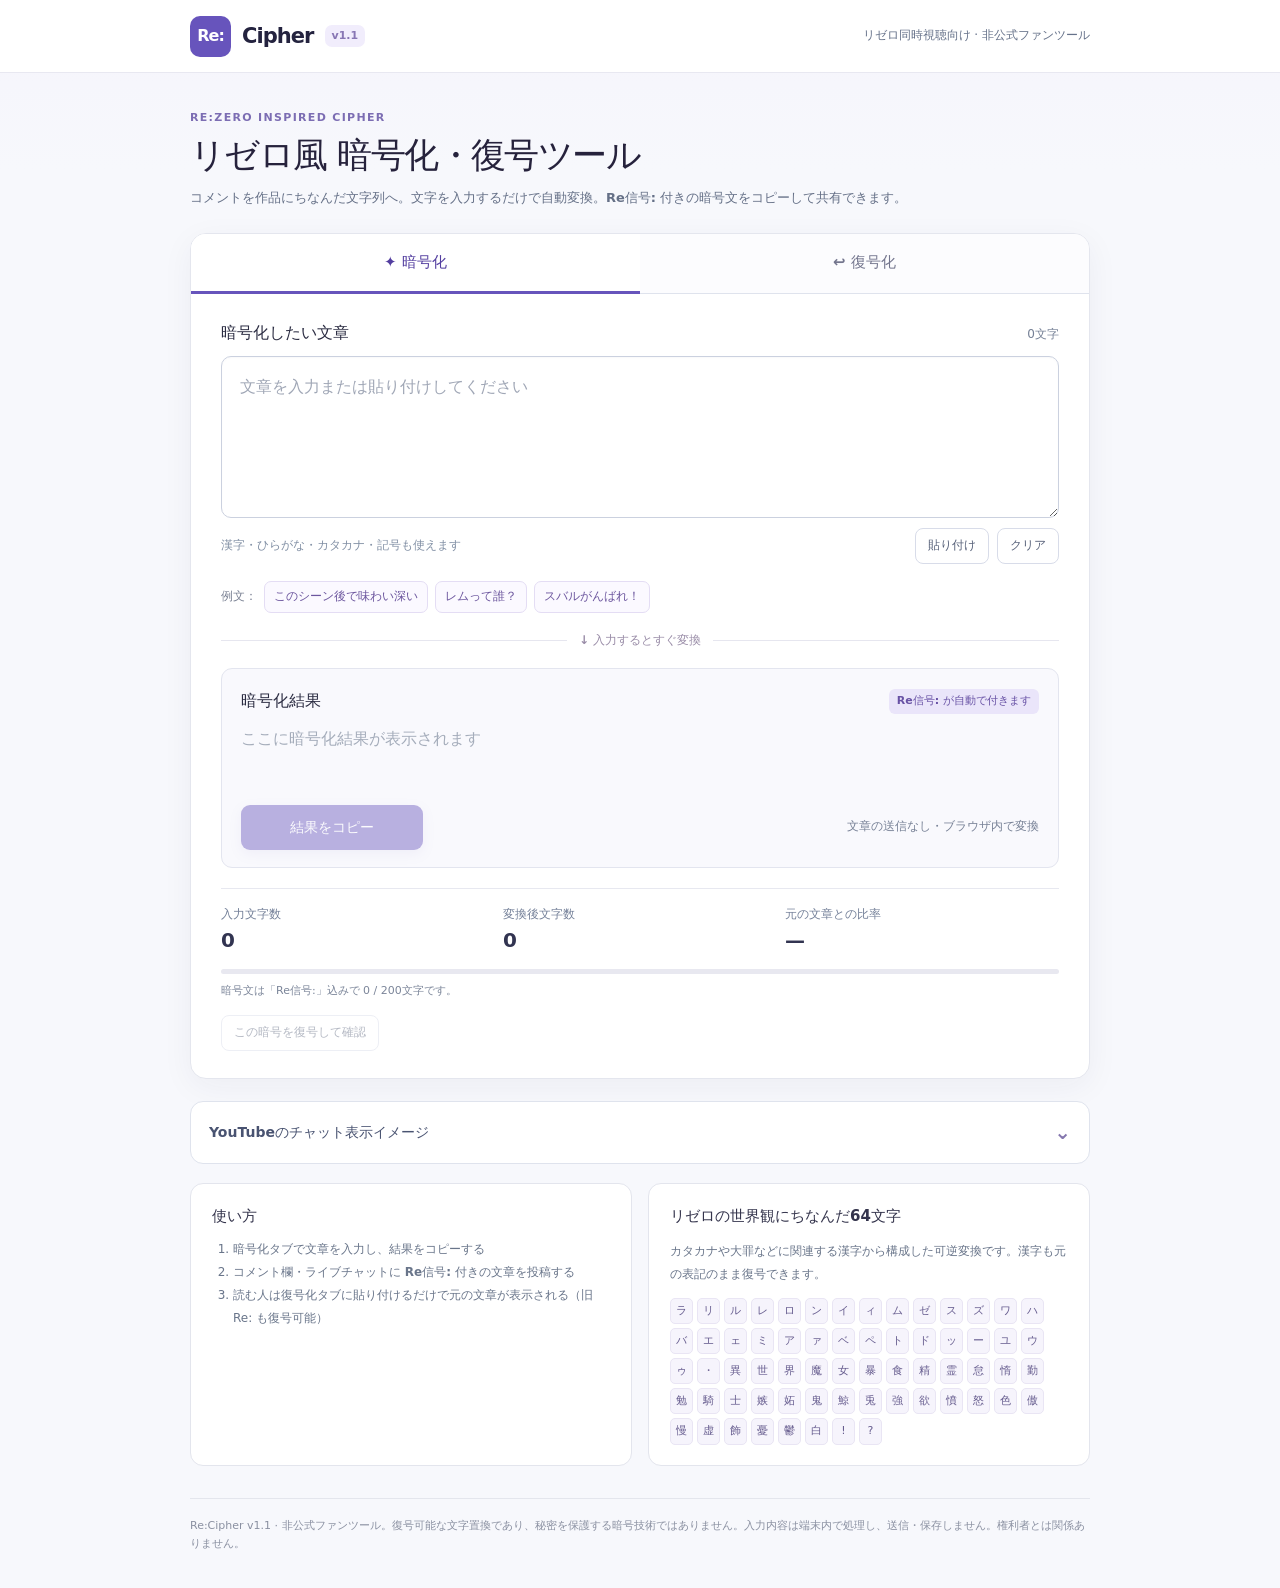
==== commit a02c4500: "Improve prefix UX with Re信号: and preserve Re: legacy decoding" ====
--- a/index.html
+++ b/index.html
@@ -4,42 +4,45 @@
 <meta charset="utf-8">
 <meta name="viewport" content="width=device-width, initial-scale=1, viewport-fit=cover">
 <meta name="theme-color" content="#f7f8fc">
-<meta name="description" content="Re:から始まるリゼロ風暗号を簡単に暗号化・復号できる無料の非公式ファンツール。文字を入力するだけで即変換。">
+<meta name="description" content="Re信号:から始まるリゼロ風暗号を簡単に暗号化・復号できる無料の非公式ファンツール。文字を入力するだけで即変換。">
 <title>Re:Cipher | リゼロ風 暗号化・復号ツール</title>
 <style>
 :root{font-family:system-ui,-apple-system,"Hiragino Kaku Gothic ProN","Yu Gothic",Meiryo,sans-serif;color:#243047;background:#f7f8fc;font-synthesis:none;--accent:#6754bc;--accent-dark:#523d9f;--accent-light:#f1edfc;--line:#dfe3ed;--muted:#66728a;--shadow:0 8px 32px rgba(37,36,81,.05)}
 *{box-sizing:border-box}body{margin:0;line-height:1.65;background:linear-gradient(180deg,#f5f4fc 0,#f7f8fc 170px,#f7f8fc 100%)}button,textarea{font:inherit}button{cursor:pointer}button:disabled{opacity:.44;cursor:not-allowed}button:focus-visible,textarea:focus-visible{outline:3px solid #d5c9ff;outline-offset:2px}button:active{transform:translateY(1px)}.wrap{width:min(100% - 32px,900px);margin:0 auto}.site-header{background:#fff;border-bottom:1px solid #e8e8f1}.site-header .wrap{display:flex;justify-content:space-between;align-items:center;min-height:72px;gap:12px}.brand{display:flex;align-items:center;gap:11px;font-size:21px;font-weight:850;letter-spacing:-.045em;color:#24233f}.brand-icon{background:#6754bc;color:white;border-radius:10px;display:grid;place-items:center;min-width:41px;height:41px;font-size:16px;font-weight:900;letter-spacing:-.06em}.brand small{font-size:11px;font-weight:750;letter-spacing:0;color:#8876b4;background:#f1edfc;border-radius:7px;padding:2px 7px}.header-label{font-size:12px;color:#66728a}.intro{padding:36px 0 24px}.eyebrow{font-size:11px;letter-spacing:.12em;text-transform:uppercase;color:#7c6db3;font-weight:800;margin-bottom:5px}.intro h1{font-size:clamp(26px,4vw,35px);line-height:1.35;letter-spacing:-.045em;margin:0 0 8px;color:#26223c}.intro p{margin:0;color:#657087;font-size:13px}.tool{background:white;border:1px solid #e4e6ee;border-radius:16px;box-shadow:var(--shadow);overflow:hidden}.tabbar{display:flex;gap:0;border-bottom:1px solid var(--line);background:#fcfcfe}.tab{flex:1;padding:16px 20px;background:transparent;color:#73758d;font-size:15px;font-weight:800;border:none;border-bottom:3px solid transparent;margin-bottom:-1px}.tab[aria-selected="true"]{color:var(--accent-dark);border-bottom-color:var(--accent);background:white}.tab svg{vertical-align:-3px;margin-right:6px}.workspace{padding:26px 30px 27px}.block-head{display:flex;align-items:baseline;justify-content:space-between;gap:12px;margin-bottom:10px}.block-title{font-size:16px;font-weight:800;color:#2b2c42}.subtle{font-size:12px;color:#758096}.editor{display:block;min-height:162px;max-height:440px;resize:vertical;width:100%;padding:16px 18px;background:#fff;border:1.5px solid #cbd1df;border-radius:10px;line-height:1.8;font-size:16px;color:#252a42;box-shadow:inset 0 1px 2px #5a66840a}.editor::placeholder{color:#a0a7b6}.editor:focus{border-color:#8a79ce;outline:3px solid #ede7ff}.under-editor{display:flex;align-items:center;justify-content:space-between;gap:8px;flex-wrap:wrap;margin:10px 0 17px}.hint{font-size:12px;color:#8290a5}.buttons-inline{display:flex;gap:8px;flex-wrap:wrap}.btn-minor{border:1px solid #d8dce9;background:white;color:#58627a;border-radius:8px;padding:7px 12px;font-size:12px;font-weight:750}.btn-minor:hover{background:#f6f4fc;border-color:#c7bde5}.samples{display:flex;align-items:center;gap:7px;flex-wrap:wrap;margin:0 0 12px}.sample-label{font-size:12px;color:#7b8294}.sample{border:1px solid #e4ddf4;border-radius:7px;background:#fbf9ff;color:#6c569e;font-size:12px;padding:5px 9px}.sample:hover{background:#f2ecff}.divider{display:flex;align-items:center;gap:12px;color:#9a8da8;font-size:12px;font-weight:800;margin:18px 0}.divider:before,.divider:after{content:"";height:1px;background:#e6e6ef;flex:1}.output-panel{background:#f9f9fd;border:1px solid #e3e5ef;border-radius:11px;padding:19px 19px 17px}.output-head{display:flex;align-items:center;justify-content:space-between;gap:10px;margin-bottom:9px}.re-mark{background:#eae5fa;color:#6852a5;font-size:11px;padding:3px 8px;border-radius:6px;font-weight:800}.output{font-size:16px;line-height:1.85;white-space:pre-wrap;overflow-wrap:anywhere;min-height:66px;color:#26314a;user-select:text}.output.placeholder{color:#a5adbb}.output.error{color:#b14c59}.output .prefix{color:#6754bc;font-weight:850}.action-row{display:flex;justify-content:space-between;align-items:center;gap:12px;flex-wrap:wrap;margin-top:15px}.primary{border:0;border-radius:9px;background:var(--accent);color:white;font-size:14px;font-weight:800;padding:11px 24px;min-width:182px;box-shadow:0 4px 12px #6654bc21}.primary:hover{background:var(--accent-dark)}.copy-note{font-size:12px;color:#778196}.copy-note strong{color:#3d4360}.meter{display:grid;grid-template-columns:repeat(3,1fr);margin-top:20px;border-top:1px solid #e7e8f0;padding-top:16px;gap:8px}.metric{font-size:12px;color:#748099}.metric strong{display:block;font-size:20px;font-weight:850;color:#323451;line-height:1.35;margin-top:2px}.metric.alert strong{color:#c14f60}.progress{height:5px;background:#e8e8f0;border-radius:30px;overflow:hidden;margin-top:15px}.progress-fill{display:block;background:#8474ce;height:100%;width:0;transition:width .15s}.progress-fill.over{background:#d36169}.footnote{font-size:11px;color:#7b8599;margin:8px 0 0}.details{margin-top:22px;background:white;border:1px solid var(--line);border-radius:13px;overflow:hidden}.details summary{padding:14px 18px;cursor:pointer;font-size:14px;font-weight:800;color:#495371;list-style:none;display:flex;align-items:center;justify-content:space-between}.details summary::after{content:'⌄';font-size:20px;color:#8577ae}.details[open] summary::after{content:'⌃'}.details summary::-webkit-details-marker{display:none}.details-body{border-top:1px solid #e8e8f0;padding:17px 19px}.comment-preview{display:flex;gap:11px;padding:16px;border-radius:9px;background:#f5f6fa;border:1px solid #e6e8f0}.avatar{width:34px;height:34px;border-radius:50%;display:grid;place-items:center;color:#fff;background:#607fba;font-weight:850;font-size:13px;flex:none}.author{font-size:12px;color:#466b99;font-weight:800}.comment-content{font-size:14px;color:#343a4e;white-space:pre-wrap;overflow-wrap:anywhere}.help{display:grid;grid-template-columns:1fr 1fr;gap:16px;margin:19px 0 32px}.help-card{border:1px solid #e3e5ed;border-radius:13px;padding:20px 21px;background:#fff}.help-card h2{font-size:15px;color:#34344c;margin:0 0 10px}.help-card p,.help-card li{font-size:12px;color:#69758a;line-height:1.9}.help-card ol{padding-left:21px;margin:0}.glyphs{display:flex;gap:4px;flex-wrap:wrap;margin-top:12px}.glyph{display:inline-flex;align-items:center;justify-content:center;background:#f6f4fc;color:#675d8f;border:1px solid #e9e5f4;border-radius:5px;font-size:11px;min-width:23px;padding:3px 5px}.footer{font-size:11px;color:#8a90a1;padding:18px 0 35px;border-top:1px solid #e4e6ed}.toast{position:fixed;bottom:24px;left:50%;transform:translate(-50%,16px);opacity:0;pointer-events:none;background:#303047;color:white;padding:9px 18px;border-radius:8px;box-shadow:0 8px 22px #0002;font-size:13px;transition:all .15s}.toast.on{opacity:1;transform:translate(-50%,0)}.hidden{display:none!important}
+.prefix-toolbar{display:flex;align-items:center;gap:10px;flex-wrap:wrap;padding:10px 12px;margin:0 0 12px;background:#f3efff;border:1px solid #e0d8f7;border-radius:10px;font-size:12px;color:#665590}.prefix-toolbar small{margin-left:auto;color:#838199;font-size:11px}.btn-prefix{border:1px solid #bdb0eb;background:#fff;color:#5c469c;border-radius:8px;padding:7px 12px;font-size:13px;font-weight:800}.btn-prefix:hover{background:#f9f7ff}
 @media(max-width:650px){.wrap{width:min(100% - 24px,900px)}.site-header .wrap{min-height:63px}.brand{font-size:19px}.header-label{display:none}.intro{padding:25px 0 17px}.intro h1{font-size:25px}.intro p{font-size:12px}.workspace{padding:20px 16px}.tab{padding:14px 10px}.editor{min-height:145px}.output-panel{padding:15px}.output{min-height:66px}.primary{width:100%}.action-row{flex-direction:column-reverse;align-items:stretch}.copy-note{text-align:center}.help{grid-template-columns:1fr;gap:10px}.meter{gap:5px}.metric{font-size:11px}.metric strong{font-size:18px}.details-body{padding:13px}}
 @media(prefers-reduced-motion:reduce){*{transition:none!important}}
 </style>
 </head>
 <body>
-<header class="site-header"><div class="wrap"><div class="brand"><span class="brand-icon">Re:</span><span>Cipher</span><small>v1</small></div><span class="header-label">リゼロ同時視聴向け · 非公式ファンツール</span></div></header>
+<header class="site-header"><div class="wrap"><div class="brand"><span class="brand-icon">Re:</span><span>Cipher</span><small>v1.1</small></div><span class="header-label">リゼロ同時視聴向け · 非公式ファンツール</span></div></header>
 <main class="wrap">
-<section class="intro"><div class="eyebrow">RE:ZERO INSPIRED CIPHER</div><h1>リゼロ風 暗号化・復号ツール</h1><p>コメントを作品にちなんだ文字列へ。文字を入力するだけで自動変換。<strong>Re:</strong> 付きの暗号文をコピーして共有できます。</p></section>
+<section class="intro"><div class="eyebrow">RE:ZERO INSPIRED CIPHER</div><h1>リゼロ風 暗号化・復号ツール</h1><p>コメントを作品にちなんだ文字列へ。文字を入力するだけで自動変換。<strong>Re信号:</strong> 付きの暗号文をコピーして共有できます。</p></section>
 <section class="tool" aria-label="暗号変換ツール">
 <div class="tabbar" role="tablist" aria-label="変換モード"><button id="tab-encode" class="tab" type="button" role="tab" aria-selected="true" aria-controls="tool-panel">✦ 暗号化</button><button id="tab-decode" class="tab" type="button" role="tab" aria-selected="false" aria-controls="tool-panel">↩ 復号化</button></div>
 <div class="workspace" id="tool-panel" role="tabpanel">
  <div class="block-head"><label class="block-title" id="input-label" for="editor">暗号化したい文章</label><span class="subtle" id="input-count">0文字</span></div>
+ <div class="prefix-toolbar hidden" id="prefix-toolbar"><span>接頭辞を先頭に入れる</span><button type="button" id="insert-prefix" class="btn-prefix" aria-label="入力欄の先頭にRe信号:を挿入">＋ Re信号: を入力</button><small>旧 Re: にも対応</small></div>
  <textarea id="editor" class="editor" placeholder="文章を入力または貼り付けしてください" spellcheck="false" aria-labelledby="input-label"></textarea>
  <div class="under-editor"><span class="hint" id="input-hint">漢字・ひらがな・カタカナ・記号も使えます</span><div class="buttons-inline"><button type="button" class="btn-minor" id="paste">貼り付け</button><button type="button" class="btn-minor" id="clear">クリア</button></div></div>
  <div class="samples" id="sample-row"><span class="sample-label">例文：</span><button class="sample" type="button" data-example="このシーン後で味わい深い">このシーン後で味わい深い</button><button class="sample" type="button" data-example="レムって誰？">レムって誰？</button><button class="sample" type="button" data-example="スバルがんばれ！">スバルがんばれ！</button></div>
  <div class="divider">↓ 入力するとすぐ変換</div>
- <section class="output-panel" aria-label="変換結果"><div class="output-head"><span class="block-title" id="result-title">暗号化結果</span><span class="re-mark" id="mode-badge">Re: が自動で付きます</span></div><div id="output" class="output placeholder" role="status" aria-live="polite">ここに暗号化結果が表示されます</div><div class="action-row"><button type="button" class="primary" id="copy" disabled>結果をコピー</button><span class="copy-note" id="status-note">ブラウザ内で変換・文章の送信なし</span></div></section>
+ <section class="output-panel" aria-label="変換結果"><div class="output-head"><span class="block-title" id="result-title">暗号化結果</span><span class="re-mark" id="mode-badge">Re信号: が自動で付きます</span></div><div id="output" class="output placeholder" role="status" aria-live="polite">ここに暗号化結果が表示されます</div><div class="action-row"><button type="button" class="primary" id="copy" disabled>結果をコピー</button><span class="copy-note" id="status-note">ブラウザ内で変換・文章の送信なし</span></div></section>
  <div class="meter" id="metrics"><div class="metric"><span>入力文字数</span><strong id="original-count">0</strong></div><div class="metric"><span>変換後文字数</span><strong id="result-count">0</strong></div><div class="metric"><span id="metric-label">元の文章との比率</span><strong id="ratio">—</strong></div></div>
- <div class="progress" id="limit-bar"><span class="progress-fill" id="limit-fill"></span></div><p class="footnote" id="limit-note">暗号文はプレフィックス「Re:」を含めて200文字を目安にできます。</p>
+ <div class="progress" id="limit-bar"><span class="progress-fill" id="limit-fill"></span></div><p class="footnote" id="limit-note">ライブチャット用の暗号文は「Re信号:」を含む200文字を目安にできます。</p>
  <div class="buttons-inline" style="margin-top:15px"><button type="button" class="btn-minor" id="check-in-decode" disabled>この暗号を復号して確認</button></div>
 </div>
 </section>
-<details class="details" id="preview-details"><summary>YouTubeのチャット表示イメージ</summary><div class="details-body"><div class="comment-preview"><span class="avatar">R</span><div><div class="author">視聴者</div><div class="comment-content" id="preview">Re:……</div></div></div><p class="footnote">コピーした暗号文をチャット・コメントに貼り付ける想定です。</p></div></details>
-<div class="help"><section class="help-card"><h2>使い方</h2><ol><li>暗号化タブで文章を入力し、結果をコピーする</li><li>コメント欄・ライブチャットに <strong>Re:</strong> 付きの文章を投稿する</li><li>読む人は復号化タブに貼り付けるだけで元の文章が表示される</li></ol></section><section class="help-card"><h2>リゼロの世界観にちなんだ64文字</h2><p>カタカナや大罪などに関連する漢字から構成した可逆変換です。漢字も元の表記のまま復号できます。</p><div class="glyphs" id="glyphs"></div></section></div>
-<footer class="footer">Re:Cipher v1 · 非公式ファンツール。復号可能な文字置換であり、秘密を保護する暗号技術ではありません。入力内容は端末内で処理し、送信・保存しません。権利者とは関係ありません。</footer>
+<details class="details" id="preview-details"><summary>YouTubeのチャット表示イメージ</summary><div class="details-body"><div class="comment-preview"><span class="avatar">R</span><div><div class="author">視聴者</div><div class="comment-content" id="preview">Re信号:……</div></div></div><p class="footnote">コピーした暗号文をチャット・コメントに貼り付ける想定です。</p></div></details>
+<div class="help"><section class="help-card"><h2>使い方</h2><ol><li>暗号化タブで文章を入力し、結果をコピーする</li><li>コメント欄・ライブチャットに <strong>Re信号:</strong> 付きの文章を投稿する</li><li>読む人は復号化タブに貼り付けるだけで元の文章が表示される（旧 Re: も復号可能）</li></ol></section><section class="help-card"><h2>リゼロの世界観にちなんだ64文字</h2><p>カタカナや大罪などに関連する漢字から構成した可逆変換です。漢字も元の表記のまま復号できます。</p><div class="glyphs" id="glyphs"></div></section></div>
+<footer class="footer">Re:Cipher v1.1 · 非公式ファンツール。復号可能な文字置換であり、秘密を保護する暗号技術ではありません。入力内容は端末内で処理し、送信・保存しません。権利者とは関係ありません。</footer>
 </main>
 <div id="toast" class="toast" role="status" aria-live="polite"></div>
 <script id="dictionary" type="application/json">{"version":"1","alphabet":"ラリルレロンイィムゼスズワハバエェミアァベペトドッーユウゥ・異世界魔女暴食精霊怠惰勤勉騎士嫉妬鬼鯨兎強欲憤怒色傲慢虚飾憂鬱白!?","singles":{"リ":"の","ル":"る","ム":"い","イ":"て","ア":"ん","エ":"っ","ベ":"か"},"escape":"・","pairs":{"ゼロ":"で","スバ":"な","レム":"です","ラム":"ます","ユリ":"この","ウス":"よう","魔女":"って","嫉妬":"ない","暴食":"から","精霊":"そう","怠惰":"けど","異世":"それ","世界":"これ","強欲":"なん","憤怒":"だよ","勤勉":"ありがとう","騎士":"すごい","白鯨":"かわいい","鬼兎":"！！","ロゼ":"ゼロから","バル":"！","ミリ":"た","トリ":"う","ロズ":"？","ズワ":"し","ワー":"だ","ール":"ー","色欲":"ス","傲慢":"こ","虚飾":"が","憂鬱":"に","ララ":"す","ラリ":"ら","ラル":"は","ラレ":"よ","ラロ":"ル","ラン":"と","ライ":"あ","ラィ":"れ","ラゼ":"…","ラス":"も","ラズ":"ね","ラワ":"ま","ラハ":"わ","ラバ":"く","ラエ":"w","ラェ":"ム","ラミ":"そ","ラア":"、","ラァ":"ン","ラベ":"や","ラペ":"ト","ラト":"レ","ラド":"え","ラッ":"ち","ラー":"お","ラユ":"き","ラウ":"さ","ラゥ":"ラ","ラ・":"バ","レラ":"リ","レリ":"ッ","レル":"り","レレ":"ゃ","レロ":"ｗ","レン":"^","レイ":"ア","レィ":"け","レゼ":"イ","レス":".","レズ":":","レワ":"ど","レハ":"ロ","レバ":"つ","レエ":"暴","レェ":"ろ","レミ":"オ","レア":"ぎ","レァ":"e","レベ":"話","レペ":"じ","レト":"見","レド":"ク","レッ":"め","レー":"タ","レユ":"ウ","レウ":"テ","レゥ":"を","レ・":"食","ロラ":"ぁ","ロリ":"ユ","ロル":"言","ロレ":"み","ロロ":"・","ロン":"デ","ロイ":"c","ロィ":"n","ロム":"a","ロス":"草","ロワ":"人","ロハ":"パ","ロバ":"マ","ロエ":"r","ロェ":"i","ロミ":"シ","ロア":"誰","ロァ":"1","ロベ":"キ","ロペ":"ゼ","ロト":"回","ロド":"ギ","ロッ":"p","ロー":"-","ロユ":"フ","ロウ":"u","ロゥ":"〜","ロ・":"コ","ンラ":"ば","ンリ":"せ","ンル":"期","ンレ":"_","ンロ":"メ","ンン":"3","ンイ":"ほ","ンィ":"l","ンム":"g","ンゼ":"ミ","ンス":"カ","ンズ":"大","ンワ":"一","ンハ":"y","ンバ":"飲","ンエ":"ゲ","ンェ":"分","ンミ":"気","ンア":"白","ンァ":"ぇ","ンベ":"ペ","ンペ":"ド","ント":"味","ンド":"ハ","ンッ":"ュ","ンー":"手","ンユ":"s","ンウ":"鯨","ンゥ":"2","ン・":"ャ","ィラ":"ナ","ィリ":"怠","ィル":"ェ","ィレ":"ジ","ィロ":"。","ィン":"惰","ィイ":"o","ィィ":"ょ","ィム":"何","ィゼ":"ご","ィス":"エ","ィズ":"死","ィワ":"ず","ィハ":"上","ィバ":"げ","ィエ":"f","ィェ":"泣","ィミ":"顔","ィア":" ","ィァ":"好","ィベ":"出","ィペ":"ネ","ィト":"方","ィド":"神","ィッ":"グ","ィー":"良","ィユ":"今","ィウ":"最","ィゥ":"間","ィ・":"サ","ゼラ":"感","ゼリ":"8","ゼル":"4","ゼレ":"本","ゼン":"ベ","ゼイ":"笑","ゼィ":"チ","ゼム":"当","ゼゼ":"目","ゼス":"べ","ゼズ":"前","ゼワ":"0","ゼハ":"d","ゼバ":"ぼ","ゼエ":"ぜ","ゼェ":"合","ゼミ":"楽","ゼア":"モ","ゼァ":"全","ゼベ":"ガ","ゼペ":"無","ゼト":"勉","ゼド":"女","ゼッ":"ツ","ゼー":"考","ゼユ":"勤","ゼウ":"～","ゼゥ":"多","ゼ・":"ぱ","スラ":"者","スリ":"待","スル":"理","スレ":"悪","スロ":"ぶ","スン":"次","スイ":"日","スィ":"思","スム":"t","スゼ":"子","スス":"ィ","スズ":"時","スワ":"解","スハ":"立","スエ":"教","スェ":"的","スミ":"深","スア":"ぐ","スァ":"ぞ","スベ":"ズ","スペ":"英","スト":"雄","スド":"強","スッ":"偽","スー":"初","スユ":"自","スウ":"意","スゥ":"む","ス・":"ニ","ズラ":"　","ズリ":"逃","ズル":"戻","ズレ":"ワ","ズロ":"h","ズン":"m","ズイ":"（","ズィ":"違","ズム":"界","ズゼ":"ケ","ズス":"魔","ズズ":"ひ","ズハ":"生","ズバ":"新","ズエ":"知","ズェ":"(","ズミ":")","ズア":"ブ","ズァ":"＾","ズベ":"切","ズペ":"）","ズト":"プ","ズド":"実","ズッ":"面","ズー":"来","ズユ":"体","ズウ":"b","ズゥ":"変","ズ・":"高","ワラ":"絶","ワリ":"」","ワル":"世","ワレ":"終","ワロ":"正","ワン":"絵","ワイ":"過","ワィ":"公","ワム":"視","ワゼ":"「","ワス":"二","ワズ":"ボ","ワワ":"察","ワハ":"助","ワバ":"作","ワエ":"俺","ワェ":"可","ワミ":"事","ワア":"説","ワァ":"行","ワベ":"不","ワペ":"ぅ","ワト":"；","ワド":"画","ワッ":"同","ワユ":"力","ワウ":"入","ワゥ":"へ","ワ・":"想","ハラ":"機","ハリ":"始","ハル":"望","ハレ":"5","ハロ":"度","ハン":"ざ","ハイ":"物","ハィ":"狂","ハム":"先","ハゼ":"線","ハス":"ダ","ハズ":"確","ハワ":"聴","ハハ":"々","ハバ":"定","ハエ":"詰","ハェ":"後","ハミ":"覚","ハア":"場","ハァ":"収","ハベ":"ゆ","ハペ":"完","ハト":"7","ハド":"諦","ハッ":"妹","ハー":"聞","ハユ":"曲","ハウ":"ふ","ハゥ":"名","ハ・":"美","バラ":"持","バリ":"許","バレ":"ポ","バロ":"ヒ","バン":"君","バイ":"選","バィ":"半","バム":"信","バゼ":"張","バス":"精","バズ":"心","バワ":"怖","バハ":"ぽ","ババ":"地","バエ":"K","バェ":"転","バミ":"直","バア":"部","バァ":"⋯","バベ":"配","バペ":"頑","バト":"三","バド":"G","バッ":"明","バー":"愛","バユ":"び","バウ":"対","バゥ":"金","バ・":"商","ェラ":"王","ェリ":"候","ェル":"補","ェレ":"番","ェロ":"ホ","ェン":"口","ェイ":"記","ェィ":"厳","ェム":"字","ェゼ":"ァ","ェス":"M","ェズ":"情","ェワ":"点","ェハ":"像","ェバ":"通","ェエ":"?","ェェ":"男","ェミ":"動","ェア":"決","ェァ":"章","ェベ":"売","ェペ":"釣","ェト":"流","ェド":"B","ェッ":"k","ェー":"化","ェユ":"聖","ェウ":"P","ェゥ":"声","ェ・":"普","ミラ":"影","ミル":"屋","ミレ":"緑","ミロ":"第","ミン":"罪","ミイ":"憶","ミィ":"優","ミム":"剣","ミゼ":"別","ミス":"文","ミズ":"油","ミワ":"消","ミハ":"特","ミバ":"態","ミエ":"滅","ミェ":"取","ミミ":"脳","ミア":"残","ミァ":"反","ミベ":"伏","ミペ":"１","ミト":"論","ミド":"欲","ミッ":"爆","ミー":"敵","ミユ":"保","ミウ":"長","ミゥ":"２","ミ・":"E","ァラ":"中","ァリ":"開","ァル":"観","ァレ":"映","ァロ":"セ","ァン":"性","ァイ":"戦","ァィ":"音","ァム":"状","ァゼ":"落","ァス":"ぉ","ァズ":"巨","ァワ":"ぃ","ァハ":"題","ァバ":"未","ァエ":"険","ァェ":"久","ァミ":"O","ァア":"代","ァァ":"区","ァベ":"丈","ァペ":"夫","ァト":"量","ァド":"３","ァッ":"勝","ァー":"ョ","ァユ":"呼","ァウ":"少","ァゥ":"指","ァ・":"発","ペラ":"下","ペリ":"枠","ペル":"主","ペレ":"忘","ペロ":"似","ペン":"ノ","ペイ":"A","ペィ":"火","ペム":"頭","ペゼ":"ビ","ペス":"法","ペズ":"成","ペワ":"逆","ペハ":"相","ペバ":"去","ペエ":";","ペェ":"D","ペミ":"単","ペア":"書","ペァ":"v","ペベ":"6","ペペ":"失","ペト":"存","ペド":"数","ペッ":"振","ペー":"元","ペユ":"憫","ペウ":"ぬ","ペゥ":"司","ペ・":"緒","トラ":"会","トル":"゛","トレ":"四","トロ":"他","トン":"苦","トイ":"在","トィ":"!","トム":"問","トゼ":"応","トス":"色","トズ":"頼","トワ":"救","トハ":"ヤ","トバ":"否","トエ":"繋","トェ":"→","トミ":"重","トア":"報","トァ":"然","トベ":"余","トペ":"怪","トト":"T","トド":"能","トッ":"夢","トー":"早","トユ":"責","トウ":"震","トゥ":"比","ト・":"突","ドラ":"猫","ドリ":"ピ","ドル":"了","ドレ":"語","ドロ":"嬉","ドン":"底","ドイ":"調","ドィ":"況","ドム":"辛","ドゼ":"活","ドス":"障","ドズ":"害","ドワ":"達","ドハ":"ゴ","ドバ":"千","ドエ":"簡","ドェ":"弾","ドミ":"水","ドア":"曜","ドァ":"光","ドベ":"小","ドペ":"扱","ドト":"裕","ドド":"関","ドッ":"V","ドー":"割","ドユ":"得","ドウ":"返","ドゥ":"ォ","ド・":"登","ッラ":"担","ッリ":"描","ッル":"山","ッレ":"平","ッロ":"憎","ッン":"怒","ッイ":"号","ッィ":"ソ","ッム":"湯","ッゼ":"断","ッス":"以","ッズ":"限","ッワ":"痛","ッハ":"凄","ッバ":"捨","ッエ":"負","ッェ":"R","ッミ":"洗","ッア":"毒","ッァ":"竜","ッベ":"伝","ッペ":"素","ット":"遅","ッド":"兄","ッッ":"家","ッー":"編","ッユ":"急","ッウ":"真","ッゥ":"抜","ッ・":"壊","ーラ":"着","ーリ":"J","ーレ":"弱","ーロ":"増","ーン":"足","ーイ":"謎","ーィ":"服","ーム":"際","ーゼ":"創","ース":"I","ーズ":"氷","ーワ":"熱","ーハ":"獣","ーバ":"命","ーエ":"士","ーェ":"釈","ーミ":"仲","ーア":"冷","ーァ":"疲","ーベ":"復","ーペ":"石","ート":"仕","ード":"月","ーッ":"ｰ","ーー":"殺","ーユ":"哀","ーウ":"乱","ーゥ":"姉","ー・":"酷","ユラ":"妄","ユル":"U","ユレ":"癖","ユロ":"徴","ユン":"再","ユイ":"x","ユィ":"引","ユム":"身","ユゼ":"学","ユス":"礼","ユズ":"焼","ユワ":"葉","ユハ":"歳","ユバ":"奴","ユエ":"N","ユェ":"幸","ユミ":"薄","ユア":"常","ユァ":"ザ","ユベ":"運","ユペ":"辺","ユト":"輩","ユド":"外","ユッ":"４","ユー":"霊","ユユ":"駄","ユウ":"『","ユゥ":"』","ユ・":"原","ウラ":"読","ウリ":"空","ウル":"付","ウレ":"降","ウロ":"毛","ウン":"改","ウイ":"略","ウィ":"使","ウム":"倒","ウゼ":"任","ウズ":"僕","ウワ":"止","ウハ":"判","ウバ":"づ","ウエ":"用","ウェ":"門","ウミ":"難","ウア":"ゥ","ウァ":"様","ウベ":"腕","ウペ":"整","ウト":"歌","ウド":"馬","ウッ":"台","ウー":"詞","ウユ":"休","ウウ":"殴","ウゥ":"惑","ウ・":"続","ゥラ":"買","ゥリ":"異","ゥル":"周","ゥレ":"連","ゥロ":"進","ゥン":"択","ゥイ":"展","ゥィ":"豚","ゥム":"追","ゥゼ":"激","ゥス":"●","ゥズ":"痕","ゥワ":"跡","ゥハ":"向","ゥバ":"醜","ゥエ":"爺","ゥェ":"弟","ゥミ":"ﾊ","ゥア":"告","ゥァ":"･","ゥベ":"史","ゥペ":"晴","ゥト":"毎","ゥド":"近","ゥッ":"員","ゥー":"染","ゥユ":"探","ゥウ":"迷","ゥゥ":"汚","ゥ・":"頃","異異":"幼","異界":"年","異魔":"順","異女":"験","異暴":"妙","異食":"嫌","異精":"居","異霊":"推","異怠":"←","異惰":"結","異勤":"低","異勉":"帽","異騎":"集","異士":"鬼","異嫉":"村","異妬":"退","異鬼":"\"","異鯨":"慢","異兎":"C","異強":"超","異欲":"騎","異憤":"更","異怒":"内","異色":"ﾟ","異傲":"護","異慢":"露","異虚":"嘘","異飾":"辣","異憂":"困","異鬱":"準","異白":"備","世異":"己","世世":"側","世魔":"敗","世女":"速","世暴":"癒","世食":"皆","世精":"客","世霊":"旦","世怠":"木","世惰":"，","世勤":"必","世勉":"ｳ","世騎":"鬱","世士":"ｋ","世嫉":"錯","世妬":"破","世鬼":"悲","世鯨":"悟","世兎":"ﾞ","世強":"睡","世欲":"眠","世憤":"伸","世怒":"鼻","世色":"折","世傲":"涙","世慢":"筋","世虚":"犠","世飾":"牲","世憂":"捉","世鬱":"安","世白":"願","界異":"~","界世":"緩","界界":"差","界魔":"塗","界女":"表","界暴":"現","界食":"適","界精":"ぺ","界霊":"西","界怠":"雑","界惰":"微","界勤":"具","界勉":"X","界騎":"型","界士":"質","界嫉":"類","界妬":"ｶ","界鬼":"要","界鯨":"般","界兎":"構","界強":"五","界欲":"系","界憤":"団","界怒":"田","界色":"吉","界傲":"荒","界慢":"ゅ","界虚":"役","界飾":"迫","界憂":"松","界鬱":"沢","界白":"傲","魔異":"獄","魔世":"q","魔界":"踊","魔魔":"耳","魔暴":"淫","魔食":"厨","魔精":"属","魔霊":"建","魔怠":"響","魔惰":"段","魔勤":"帰","魔勉":"´","魔騎":"`","魔士":"等","魔嫉":"璧","魔妬":"汲","魔鬼":"雀","魔鯨":"姫","魔兎":"静","魔強":"避","魔欲":"評","魔憤":"根","魔怒":"混","魔色":"匂","魔傲":"♪","魔慢":"経","魔虚":"病","魔飾":"褒","魔憂":"欄","魔鬱":"試","魔白":"崩","女異":"血","女世":"煽","女界":"加","女魔":"喧","女女":"嘩","女暴":"店","女食":"談","女精":"充","女霊":"電","女怠":"霧","女惰":"八","女勤":"ｯ","女勉":"采","女騎":"練","女士":"風","女嫉":"天","女妬":"井","女鬼":"S","女鯨":"果","女兎":"ﾃ","女強":"放","女欲":"ｲ","女憤":"噛","女怒":"案","女色":"版","女傲":"形","女慢":"族","女虚":"辿","女飾":"眼","女憂":"週","女鬱":"約","女白":"耐","暴異":"肯","暴世":"刺","暴界":"炙","暴魔":"船","暴女":"予","暴暴":"働","暴精":"♡","暴霊":"泥","暴怠":"棒","暴惰":"注","暴勤":"危","暴勉":"認","暴騎":"親","暴士":"暗","暴嫉":"散","暴妬":"短","暴鬼":"圧","暴鯨":"凹","暴兎":"偵","暴強":"京","暴欲":"＝","暴憤":"概","暴怒":"念","暴色":"惚","暴傲":"和","暴慢":"屈","暴虚":"ﾆ","暴飾":"複","暴憂":"ヘ","暴鬱":"非","暴白":"式","食異":"条","食世":"遭","食界":"列","食魔":"幻","食女":"勢","食暴":"揚","食食":"掻","食精":"込","食霊":"岡","食怠":"宝","食惰":"季","食勤":"節","食勉":"涛","食騎":"凍","食士":"投","食嫉":"器","食妬":"谷","食鬼":"膝","食鯨":"枕","食兎":"術","食強":"=","食欲":"飯","食憤":"驚","食怒":"：","食色":"喋","食傲":"尾","食慢":"ω","食虚":"柄","食飾":"欠","食憂":"鳴","食鬱":"係","食白":"麻","精異":"魂","精世":"⁈","精界":"城","精魔":"鉄","精女":"球","精暴":"依","精食":"寝","精精":"専","精怠":"恋","精惰":"我","精勤":"寄","精勉":"遠","精騎":"貴","精士":"忙","精嫉":"横","精妬":"跳","精鬼":"髪","精鯨":"紹","精兎":"介","精強":"陣","精欲":"営","精憤":"含","精怒":"肝","精色":"裏","精傲":"脈","精慢":"Ａ","精虚":"Ｎ","精飾":"利","精憂":"装","精鬱":"趣","精白":"占","霊異":"漏","霊世":"策","霊界":"北","霊魔":"座","霊女":"購","霊暴":"払","霊食":"基","霊精":"樹","霊霊":"穏","霊怠":"ﾀ","霊惰":"広","霊勤":"易","霊勉":"積","霊騎":"鮮","霊士":"盤","霊嫉":"攻","霊妬":"ﾏ","霊鬼":"∀","霊鯨":"訓","霊兎":"個","霊強":"闘","霊欲":"歯","霊憤":"飛","霊怒":"築","霊色":"献","霊傲":"ぴ","霊慢":"恐","霊虚":"盛","霊飾":"防","霊憂":"虐","霊鬱":"満","霊白":"Y","怠異":"H","怠世":"L","怠界":"叫","怠魔":"臓","怠女":"ｻ","怠暴":"ﾜ","怠食":"ﾅ","怠精":"喚","怠霊":"潰","怠怠":"ﾈ","怠勤":"件","怠勉":"途","怠騎":"遺","怠士":"提","怠嫉":"背","怠妬":"７","怠鬼":"F","怠鯨":"憩","怠兎":"起","怠強":"劇","怠欲":"処","怠憤":"燃","怠怒":"撃","怠色":"受","怠傲":"朝","怠慢":"ｽ","怠虚":"塩","怠飾":"契","怠憂":"ﾎ","怠鬱":"極","怠白":"隈","惰異":"仮","惰世":"道","惰界":"吐","惰魔":"腺","惰女":"j","惰暴":"十","惰食":"─","惰精":"沁","惰霊":"誠","惰怠":"惨","惰惰":"ｑ","惰勤":"襲","惰勉":"品","惰騎":"巻","惰士":"由","惰嫉":"喪","惰妬":"―","惰鬼":"致","惰鯨":"叩","惰兎":"Q","惰強":"右","惰欲":"６","惰憤":"勿","惰怒":"討","惰色":"伐","惰傲":"協","惰慢":"舎","惰虚":"炎","惰飾":"躍","惰憂":"領","惰鬱":"遊","惰白":"鼠","勤異":"樽","勤世":"８","勤界":"５","勤魔":"Ｋ","勤女":"犬","勤暴":"－","勤食":"競","勤精":"丁","勤霊":"昔","勤怠":"掠","勤惰":"懐","勤勤":"守","勤騎":"鑑","勤士":"慣","勤嫉":"︎","勤妬":"縷","勤鬼":"薬","勤鯨":"宮","勤兎":"拡","勤強":"固","勤欲":"万","勤憤":"齢","勤怒":"納","勤色":"殊","勤傲":"堀","勤慢":"詳","勤虚":"碌","勤飾":"惹","勤憂":"紛","勤鬱":"菓","勤白":"魚","勉異":"野","勉世":"遇","勉界":"擬","勉魔":"僚","勉女":"爵","勉暴":"儚","勉食":"紫","勉精":"荷","勉霊":"濃","勉怠":"乾","勉惰":"燥","勉勤":"帯","勉勉":"争","勉騎":"筆","勉士":"印","勉嫉":"象","勉妬":"禎","勉鬼":"丞","勉鯨":"芸","勉兎":"闇","勉強":"伊","勉欲":"之","勉憤":"侵","勉怒":"監","勉色":"督","勉傲":"摘","勉慢":"父","勉虚":"娘","勉飾":"国","勉憂":"瞬","勉鬱":"雪","勉白":"兵","騎異":"称","騎世":"室","騎界":"隊","騎魔":"鈍","騎女":"沙","騎暴":"輔","騎食":"育","騎精":"階","騎霊":"栄","騎怠":"ぢ","騎惰":"損","騎勤":"箸","騎勉":"路","騎騎":"妖","騎嫉":"徳","騎妬":"息","騎鬼":"畜","騎鯨":"共","騎兎":"д","騎強":"軽","騎欲":"砕","騎憤":"崇","騎怒":"拝","騎色":"%","騎傲":"浅","騎慢":"@","騎虚":"邪","騎飾":"従","騎憂":"抑","騎鬱":"慮","騎白":"咀","士異":"嚼","士世":"童","士界":"貞","士魔":"股","士女":"窓","士暴":"臣","士食":"枚","士精":"舌","士霊":"雰","士怠":"囲","士惰":"奈","士勤":"義","士勉":"操","士騎":"替","士士":"政","士嫉":"治","士妬":"抵","士鬼":"ヨ","士鯨":"拠","士兎":"擁","士強":"宿","士欲":"苛","士憤":"暖","士怒":"Ｂ","士色":"喜","士傲":"舐","士慢":"￥","士虚":"乗","士飾":"兜","士憂":"隠","士鬱":"渋","士白":"滞","嫉異":"私","嫉世":"貸","嫉界":"亜","嫉魔":"滑","嫉女":"格","嫉暴":"効","嫉食":"胸","嫉精":"組","嫉霊":"到","嫉怠":"牙","嫉惰":"穫","嫉勤":"”","嫉勉":"鹿","嫉騎":"額","嫉士":"才","嫉嫉":"習","嫉鬼":"脱","嫉鯨":"池","嫉兎":"ヶ","嫉強":"賢","嫉欲":"ｈ","嫉憤":"ｷ","嫉怒":"０","嫉色":"課","嫉傲":"海","嫉慢":"洋","嫉虚":"駆","嫉飾":"醒","嫉憂":"徒","嫉鬱":"匹","嫉白":"楚","妬異":"塞","妬世":"⇔","妬界":"札","妬魔":"豪","妬女":"華","妬暴":"秀","妬食":"桶","妬精":"ａ","妬霊":"ｔ","妬怠":"肉","妬惰":"都","妬勤":"辞","妬勉":"亡","妬騎":"囮","妬士":"首","妬嫉":"ﾄ","妬妬":"ﾝ","妬鬼":"健","妬鯨":"刀","妬兎":"鳥","妬強":"肌","妬欲":"臭","妬憤":"衛","妬怒":"香","妬色":"矢","妬傲":"供","妬慢":"尊","妬虚":"踏","妬飾":"亭","妬憂":"孤","妬鬱":"独","妬白":"臨","鬼異":"召","鬼世":"昴","鬼界":"茫","鬼魔":"犯","鬼女":"位","鬼暴":"ｪ","鬼食":"里","鬼精":"秘","鬼霊":"密","鬼怠":"誤","鬼惰":"糸","鬼勤":"陽","鬼勉":"氏","鬼騎":"挟","鬼士":"唐","鬼嫉":"揺","鬼妬":"友","鬼鬼":"呂","鬼鯨":"律","鬼強":"煎","鬼欲":"◯","鬼憤":"双","鬼怒":"菜","鬼色":"磨","鬼傲":"耗","鬼慢":"揮","鬼虚":"唾","鬼飾":"青","鬼憂":"➞","鬼鬱":"黙","鬼白":"↑","鯨異":"蹴","鯨世":"程","鯨界":"答","鯨魔":"罰","鯨女":"ﾉ","鯨暴":"ｼ","鯨食":"ﾐ","鯨精":"束","鯨霊":"ｾ","鯨怠":"ﾛ","鯨惰":"ｱ","鯨勤":"茶","鯨勉":"走","鯨騎":"吹","鯨士":"肢","鯨嫉":"校","鯨妬":"計","鯨鬼":"烈","鯨鯨":"産","鯨兎":"膨","鯨強":"労","鯨欲":"裁","鯨憤":"縫","鯨怒":"挑","鯨色":"姿","鯨傲":"鳩","鯨慢":"W","鯨虚":"垂","鯨飾":"甘","鯨憂":"互","鯨鬱":"彙","鯨白":"腹","兎異":"喰","兎世":"丸","兎界":"絞","兎魔":"挫","兎女":"抱","兎暴":"故","兎食":"稀","兎精":"有","兎霊":"杉","兎怠":"締","兎惰":"撫","兎勤":"所","兎勉":"贅","兎騎":"送","兎士":"9","兎嫉":"左","兎妬":"骸","兎鬼":"材","兎鯨":"料","兎兎":"揃","兎強":"塔","兎欲":"参","兎憤":"撒","兎怒":"七","兎色":"憤","兎傲":"容","兎慢":"御","兎虚":"遡","兎飾":"及","兎憂":"接","兎鬱":"糞","兎白":"母","強異":"盗","強世":"蔵","強界":"捕","強魔":"曖","強女":"昧","強暴":"漁","強食":"旗","強精":"狩","強霊":"角","強怠":"須","強惰":"愚","強勤":"妥","強勉":"費","強騎":"峙","強士":"業","強嫉":"車","強妬":"Ｐ","強鬼":"Ｃ","強鯨":"Ｉ","強兎":"Ｇ","強強":"幕","強憤":"≧","強怒":"Д","強色":"≦","強傲":"太","強慢":"郎","強虚":"廃","強飾":"棄","強憂":",","強鬱":"例","強白":"奇","欲異":"刻","欲世":"捗","欲界":"阪","欲魔":"捜","欲女":"査","欲暴":"覗","欲食":"仰","欲精":"企","欲霊":"寧","欲怠":"識","欲惰":"著","欲勤":"拷","欲勉":"ゾ","欲騎":"ｎ","欲士":"傷","欲嫉":"為","欲妬":"並","欲鬼":"貌","欲鯨":"歴","欲兎":"漂","欲強":"暇","欲欲":"民","欲憤":"図","欲怒":"園","欲色":"スバル","欲傲":"った","欲慢":"オットー","欲虚":"いい","欲飾":"レム","欲憂":"www","欲鬱":"-crying:","欲白":"-purple-","憤異":"e-crying","憤世":"le-cryin","憤界":"ple-cryi","憤魔":"purple-c","憤女":"rple-cry","憤暴":"urple-cr","憤食":"バル","憤精":"スバ","憤霊":"ルギウス","憤怠":"crying","憤惰":"オット","憤勤":"ットー","憤勉":"-crying","憤騎":"-purple","憤士":"crying:","憤嫉":"e-cryin","憤妬":"le-cryi","憤鬼":"ple-cry","憤鯨":"purple-","憤兎":"rple-cr","憤強":"urple-c","憤欲":"レムって","憤憤":"ゲオルギウス","憤色":"ww","憤傲":"すぎる","憤慢":"レムって誰","憤虚":"暴飲！暴食！","憤飾":"かわい","憤憂":"かった","憤鬱":"ペテルギウス","憤白":"てる","怒異":"わいい","怒世":"wwww","怒界":"んだ","怒魔":"……","怒女":"...","怒暴":"ｗｗｗ","怒食":"cryin","怒精":"rying","怒霊":"すぎ","怒怠":":face-pu","怒惰":"ace-purp","怒勤":"ce-purpl","怒勉":"e-purple","怒騎":"face-pur","怒士":"ってる","怒嫉":"-cryin","怒妬":"-purpl","怒鬼":"e-cryi","怒鯨":"le-cry","怒兎":"ple-cr","怒強":"purple","怒欲":"rple-c","怒憤":"rying:","怒怒":"urple-","怒色":"暴飲！暴食","怒傲":"ユリウス","怒慢":"wwwww","怒虚":"こんてんち","怒飾":"して","怒憂":"オルギウス","怒鬱":"ゲオルギウ","怒白":"トー","色異":"ｗｗ","色世":"ing","色界":"ギウス","色魔":"ルギウ","色女":"飲！暴食！","色暴":"..","色食":"ラインハルト","色精":"！！！","色霊":"face","色怠":"テルギウス","色惰":"ペテルギウ","色勤":":face-p","色勉":"ace-pur","色騎":"ce-purp","色士":"e-purpl","色嫉":"face-pu","色妬":"パック","色鬼":":face-","色鯨":"じゃない","色兎":"ムって誰","色強":"トーアさん","色憤":"リ！ゼロ！","色怒":"ウス","色色":"わい","色傲":"ムって","色慢":"cryi","色虚":"ryin","色飾":"ying","色憂":"-cryi","色鬱":"-purp","色白":":face","傲異":"e-cry","傲世":"le-cr","傲界":"ple-c","傲魔":"purpl","傲女":"rple-","傲暴":"urple","傲食":"ying:","傲精":"ちゃ","傲霊":"レムっ","傲怠":"暴飲！暴","傲惰":"ｗｗｗｗ","傲勤":"てんち","傲勉":"crying::","傲騎":"こと","傲士":"エミリア","傲嫉":"ゲオルギ","傲妬":"飲！暴食","傲鬼":"ット","傲鯨":"ace-pu","傲兎":"ce-pur","傲強":"e-purp","傲欲":"face-p","傲憤":"wwwwww","傲怒":"暴食","傲色":"こんてん","傲傲":"なかった","傲虚":"んてんち","傲飾":"！暴食！","傲憂":"インハルト","傲鬱":"ラインハル","傲白":"かっ","慢異":"ing:","慢世":"オルギウ","慢界":"てくれ","慢魔":"face-","慢女":"さん","慢暴":"！！！！","慢食":"かわ","慢精":"じゃな","慢霊":"んだよ","慢怠":"リウス","慢惰":"アナスタシア","慢勤":"テルギウ","慢勉":"ペテルギ","慢騎":"暴食！","慢士":"g::face-","慢嫉":"ing::fac","慢妬":"ing_face","慢鬼":"ng::face","慢鯨":"ちゃん","慢兎":"って誰","慢強":"ユリウ","慢欲":"リ！ゼロ","慢憤":"！ゼロ！","慢怒":"ハムスター","慢色":"rying::","慢傲":"いな","慢慢":"ゼロ","慢虚":"しい","慢飾":"だった","慢憂":"ぎる","慢鬱":"トーアさ","慢白":"ーアさん","虚異":"オッ","虚世":"トーア","虚界":"偽フェルト","虚魔":"味わい深い","虚女":"んで","虚暴":"ng_face:","虚食":"レムって誰のこと","虚精":"ですか","虚霊":"言って","虚怠":"-cry","虚惰":"-pur","虚勤":":fac","虚勉":"e-cr","虚騎":"le-c","虚士":"ple-","虚嫉":"purp","虚妬":"rple","虚鬼":"urpl","虚鯨":"アルデバラン","虚兎":"^^","虚強":"てく","虚欲":"ace","虚憤":"fac","虚怒":"ace-p","虚色":"ce-pu","虚傲":"e-pur","虚慢":"いよ","虚虚":"じゃ","虚憂":"！？","虚鬱":"ing_","虚白":"ゃない","飾異":"暴飲！","飾世":"レムって誰の","飾界":"キャラ","飾魔":"！暴食","飾女":"スバルの","飾暴":"フェルト","飾食":"::face-","飾精":"g::face","飾霊":"ing::fa","飾怠":"ing_fac","飾惰":"ng::fac","飾勤":"ng_face","飾勉":"::face-p","飾騎":"rying::f","飾士":"ying::fa","飾嫉":"のこと","飾妬":"ゲオル","飾鬼":"んな","飾鯨":"....","飾兎":"インハル","飾強":"ラインハ","飾欲":"ンハルト","飾憤":"cry","飾怒":"ryi","飾色":"yin","飾傲":"てない","飾慢":"アナスタシ","飾虚":"ナスタシア","飾飾":"ｗｗｗｗｗ","飾憂":"ying::","飾鬱":"した","飾白":"てん","憂異":"のか","憂世":"ック","憂界":"ace-","憂魔":"g_face:","憂女":"ムって誰のこと","憂暴":"レムって誰のこ","憂食":"ある","憂精":"よね","憂霊":"なんだ","憂怠":"飲！暴","憂惰":"おつてんち","憂勤":"ここ","憂勉":"んだよな","憂騎":"クルシュ","憂士":"味わい深","憂嫉":"暴飲暴食","憂妬":"::face","憂鬼":"ng","憂鯨":"だよな","憂兎":"アさん","憂強":"エミリ","憂欲":"オルギ","憂憤":"ミリア","憂怒":"くな","憂色":"るの","憂傲":"暴飲","憂慢":"こんて","憂虚":"なかっ","憂飾":"なって","憂憂":"んてん","憂白":"ゼロ！","鬱異":"のこと？","鬱世":"スバルは","鬱界":"ハムスタ","鬱魔":"ムスター","鬱女":".....","鬱暴":"ing::","鬱食":"アルデバラ","鬱精":"スバルくん","鬱霊":"ルデバラン","鬱怠":"ying::f","鬱惰":"in","鬱勤":"ルギ","鬱勉":"ng:","鬱騎":"だから","鬱士":"g::fac","鬱嫉":"g_face","鬱妬":"ing::f","鬱鬼":"ing_fa","鬱鯨":"ng::fa","鬱兎":"ng_fac","鬱強":"って誰のこと","鬱欲":"レムって誰？","鬱憤":"crying_f","鬱怒":"rying_fa","鬱色":"ying_fac","鬱傲":"よな","鬱慢":"ギウ","鬱虚":"してくれ","鬱飾":"わい深い","鬱憂":"偽フェル","鬱鬱":"きた","鬱白":"だけ","白異":"ですね","白世":"ない？","白界":"みたい","白魔":"じゃない？","白女":"カルステン","白暴":"ムって誰の","白食":"なぁ","白精":"パッ","白霊":"っちゃ","白怠":"テルギ","白惰":"ペテル","白勤":"！ゼロ","白勉":"ce-p","白騎":"e-pu","白士":"wwwwwww","白嫉":"いか","白妬":"にな","白鬼":"_face:","白兎":"トーアさんの","白強":"パトラッシュ","白欲":"ムって誰のこ","白憤":"e-c","白怒":"いから","白色":"リ！ゼ","白傲":"ing_f","白慢":"デスカーン","白虚":"！！！！！","白飾":"e-","白憂":"だっ","白鬱":"なっ","白白":"みたいな","ラ異":":clappin","ラ世":"apping_h","ラ界":"clapping","ラ魔":"g_hands:","ラ女":"ing_hand","ラ暴":"lapping_","ラ食":"ng_hands","ラ精":"ping_han","ラ霊":"pping_ha","ラ怠":"ムって誰のこと？","ラ惰":"モデレーターさん","ラ勤":"どう","ラ勉":"pur","ラ騎":"・・・","ラ士":"ーアさ","ラ嫉":"かな","ラ妬":"んち","ラ鬼":"か？","ラ鯨":"ゃん","ラ兎":"デス","ラ強":"ムっ","ラ欲":"-cr","ラ憤":"-pu","ラ怒":":fa","ラ色":"le-","ラ傲":"ple","ラ慢":"rpl","ラ虚":"urp","ラ飾":"ないよ","ラ憂":"んです","ラ鬱":"リゼロ","ラ白":"偽フェ","レ異":"アナスタ","レ世":"スタシア","レ界":"スバルく","レ魔":"ナスタシ","レ女":"ネタバレ","レ暴":"誰のこと","レ食":"::fac","レ精":"怠惰デスね","レ霊":"誰のこと？","レ怠":"こんてんちー","レ惰":"こんてんち！","レ勤":"ｗｗｗｗｗｗ","レ勉":"crying_","レ騎":"rying_f","レ士":"ying_fa","レ嫉":"って誰のこと？","レ妬":"、、","レ鬼":"ても","レ鯨":"れる","レ兎":"・・","レ強":"てい","レ欲":"ng_","レ憤":"、、、","レ怒":"こと？","レ色":"らない","レ傲":"たい","レ慢":"だろ","レ虚":"ルト","レ飾":"怠惰","レ憂":"おつてん","レ鬱":"ってない","レ白":"って誰の","ロ異":"つてんち","ロ世":"ですか？","ロ界":"んですか","ロ魔":"スバルが","ロ女":"てた","ロ暴":"なる","ロ食":"やっ","ロ精":"ないの","ロ霊":"ェルト","ロ怠":"スター","ロ惰":"バルの","ロ勤":"フェル","ロ勉":"味わい","ロ騎":"_face","ロ士":"g::fa","ロ嫉":"g_fac","ロ妬":"ng::f","ロ鬼":"ng_fa","ロ鯨":"おおおおお","ロ兎":"って誰のこ","ロ強":"て誰のこと","ロ欲":"ゼロから！","ロ憤":"ムって誰？","ロ怒":":eyes-pu","ロ色":":loudly_","ロ傲":"_crying_","ロ慢":"dly_cryi","ロ虚":"es-purpl","ロ飾":"eyes-pur","ロ憂":"loudly_c","ロ鬱":"ly_cryin","ロ白":"oudly_cr","ン異":"s-purple","ン世":"udly_cry","ン界":"y_crying","ン魔":"yes-purp","ン女":"くれ","ン暴":"すか","ン食":"ねぇ","ン精":"言っ","ン霊":"......","ン怠":"おおおおおお","ン惰":"るよ","ン勤":"^ ^","ン勉":"になっ","ン騎":"るんだ","ン士":"わかる","ン嫉":"インハ","ン妬":"デスね","ン鬼":"ハルト","ン鯨":"ライン","ン兎":"ンハル","ン強":"ng::","ン欲":"ああああ","ン憤":"おおおお","ン怒":"ちゃった","ン色":"てくれる","ン傲":"アルデバ","ン慢":"デバラン","ン虚":"バルくん","ン飾":"ラッシュ","ン憂":"ルデバラ","ン鬱":"怠惰デス","ン白":":clappi","ィ異":"_hands:","ィ世":"apping_","ィ界":"clappin","ィ魔":"g_hands","ィ女":"ing_han","ィ暴":"lapping","ィ食":"ng_hand","ィ精":"ping_ha","ィ霊":"pping_h","ィ怠":"デレーターさん","ィ惰":"モデレーターさ","ィ勤":"ｗｗｗｗｗｗｗ","ィ勉":"っち","ィ騎":"んて","ィ士":"ゲオ","ィ嫉":"いの","ィ妬":"っと","ィ鬼":"ゃな","ィ鯨":"らな","ィ兎":"るん","ィ強":"ラム","ィ欲":"ce-","ィ憤":"いんだ","ィ怒":"くない","ィ色":"してく","ィ傲":"そうだ","ィ慢":"るのか","ィ虚":"ルシュ","ィ飾":"face:","ィ憂":"あああああ","ィ鬱":"トラッシュ","ィ白":"パトラッシ","ゼ異":"ーアさんの","ゼ世":"立ちなさい","ゼ界":"こん","ゼ魔":"るか","ゼ女":"ライ","ゼ暴":"白鯨","ゼ食":"？？","ゼ精":"てんちー","ゼ霊":"のスバル","ゼ怠":"ゃない？","ゼ惰":"カルステ","ゼ勤":"ルステン","ゼ勉":"てな","ゼ騎":"フェ","ゼ士":"リウ","ゼ嫉":"あああ","ゼ妬":"からな","ゼ鬼":"ったか","ゼ鯨":"ってい","ゼ兎":"ってな","ゼ強":"なんで","ゼ欲":"わい深","ゼ憤":"クルシ","ゼ怒":"ゼロか","ゼ色":"ロから","ゼ傲":"暴飲暴","ゼ慢":"飲暴食","ゼ虚":"rying_","ゼ飾":"ying_f","ゼ憂":"ああああああ","ゼ鬱":"て誰のこと？","ゼ白":"ああ","ス異":"うん","ス世":"て誰","ス界":"とか","ス魔":"れた","ス女":"れは","ス暴":"スタ","ス食":"ユリ","ス精":"食！","ス霊":"::clappi","ス怠":"_hands::","ス惰":"ands::cl","ス勤":"ds::clap","ス勉":"hands::c","ス騎":"nds::cla","ス士":"s::clapp","ス嫉":"ｗｗｗｗｗｗｗｗ","ス妬":"いん","ス鬼":"たか","ス鯨":"わか","ス兎":"おおお","ス強":"ここで","ス欲":"それは","ス憤":"そんな","ス怒":"るから","ス色":"ハムス","ス傲":"バルは","ス慢":"ムスタ","ス虚":"ng_f","ス飾":"うううう","ス憂":"スカーン","ス鬱":"スバル…","ス白":"スライド","ズ異":"デスカー","ズ世":"んてんちー","ズ界":"んてんち！","ズ魔":":eyes-p","ズ女":":loudly","ズ暴":"_crying","ズ食":"dly_cry","ズ精":"es-purp","ズ霊":"eyes-pu","ズ怠":"loudly_","ズ惰":"ly_cryi","ズ勤":"oudly_c","ズ勉":"s-purpl","ズ騎":"udly_cr","ズ士":"y_cryin","ズ嫉":"yes-pur","ズ妬":"おおおおおおお","ズ鬼":"うわ","ズ鯨":"でも","ズ兎":"まで","ズ強":"んか","ズ欲":"ペテ","ズ憤":"ーア","ズ怒":"3話","ズ色":"うな","ズ傲":"イン","ズ慢":"い深い","ズ虚":"してる","ズ飾":"しない","ズ憂":"すか？","ズ鬱":"ないか","ズ白":"楽しみ","ワ異":"？？？","ワ世":"ac","ワ界":"んと","ワ魔":"シュ","ワ女":"好き","ワ暴":"::fa","ワ食":"ください","ワ精":"って誰？","ワ霊":"るんだよ","ワ怠":"グステコ","ワ惰":"惰デスね","ワ勤":"新キャラ","ワ勉":":clapp","ワ騎":"_hands","ワ士":"apping","ワ嫉":"clappi","ワ妬":"g_hand","ワ鬼":"hands:","ワ鯨":"ing_ha","ワ兎":"lappin","ワ強":"ng_han","ワ欲":"ping_h","ワ憤":"pping_","ワ怒":"うううううう","ワ色":"デレーターさ","ワ傲":"モデレーター","ワ慢":"レーターさん","ワ虚":"！！！！！！","ワ飾":"ce","ワ憂":"fa","ワ鬱":"する","ワ白":"たら","ハ異":"ユ！","ハ世":"リア","ハ界":"見て","ハ魔":"e-p","ハ女":"ううう","ハ暴":"たいな","ハ食":"だよね","ハ精":"てくる","ハ霊":"れない","ハ怠":"マジで","ハ惰":"_hand","ハ勤":"ううううう","ハ勉":"おお","ハ騎":"しな","ハ士":"ター","ハ嫉":"飲！","ハ妬":"！暴","ハ鬼":"かも","ハ鯨":"すね","ハ兎":"のこ","ハ強":"れて","ハ欲":"キャ","ハ憤":"ャラ","ハ怒":"18話","ハ色":"いいよ","ハ傲":"うまい","ハ慢":"くなっ","ハ虚":"そうな","ハ飾":"だけど","ハ憂":"だろう","ハ鬱":"ってた","ハ白":"魔女教","バ異":":eye","バ世":"_fac","バ界":"eyes","バ魔":"g::f","バ女":"g_fa","バ暴":"くなって","バ食":"ちゃんと","バ精":"て誰のこ","バ霊":"ないから","バ怠":"フェリス","バ惰":"ロから！","バ勤":"::clapp","バ勉":"ands::c","バ騎":"ds::cla","バ士":"hands::","バ嫉":"nds::cl","バ妬":"s::clap","バ鬼":"あああああああ","バ鯨":"ううううううう","バ兎":"から入れる保険","バ強":"ゲオルギウスで","バ欲":"ナツキ・スバル","バ憤":"wwwwwwww","バ怒":"cr","バ色":"ry","バ傲":"んの","バ慢":"オル","バ虚":"yi","バ飾":"えて","バ憂":"かる","バ鬱":"され","バ白":"らい","ェ異":"ムの","ェ世":"いよな","ェ界":"これは","ェ魔":"ちゃう","ェ女":"ちゃっ","ェ暴":"やった","ェ食":"アナス","ェ精":"スタシ","ェ霊":"タシア","ェ怠":"タバレ","ェ惰":"ナスタ","ェ勤":"ネタバ","ェ勉":"バルく","ェ騎":"レムの","ェ士":"誰のこ","ェ嫉":"ying_","ェ妬":"かっこいい","ェ鬼":"レムの英雄","ェ鯨":"暴飲暴食！","ェ兎":"言ってない","ェ強":":eyes-","ェ欲":":loudl","ェ憤":"_cryin","ェ怒":"dly_cr","ェ色":"es-pur","ェ傲":"eyes-p","ェ慢":"loudly","ェ虚":"ly_cry","ェ飾":"oudly_","ェ憂":"s-purp","ェ鬱":"udly_c","ェ白":"y_cryi","ミ異":"yes-pu","ミ世":"立ちなさい！","ミ界":"うま","ミ魔":"たの","ミ女":"だな","ミ暴":"ステ","ミ食":"ミリ","ミ精":"ace:","ミ霊":"hand","ミ怠":"ありがと","ミ惰":"ここから","ミ勤":"ちなさい","ミ勉":"てんち！","ミ騎":"なるほど","ミ士":"になって","ミ嫉":"よかった","ミ妬":"りがとう","ミ鬼":"アさんの","ミ鯨":"トラッシ","ミ兎":"パトラッ","ミ強":"ヒロイン","ミ欲":"立ちなさ","ミ憤":"言ってた","ミ怒":"あっ","ミ色":"いっ","ミ傲":"しょ","ミ慢":"だか","ミ虚":"なあ","ミ飾":"れな","ミ憂":"エミ","ミ鬱":"ー！","ミ白":"eye","ァ異":"いいね","ァ世":"おつて","ァ界":"つてん","ァ魔":"て誰の","ァ女":"なった","ァ暴":"やっぱ","ァ食":"サテラ","ァ精":"ッシュ","ァ霊":"バラン","ァ怠":"バルが","ァ惰":"いつ","ァ勤":"なか","ァ勉":"もう","ァ騎":"アさ","ァ士":"マジ","ァ嫉":"g:","ァ妬":"…？","ァ鬼":"いで","ァ鯨":"い？","ァ兎":"まだ","ァ強":"ロ！","ァ欲":"ーン","ァ憤":"勤勉","ァ怒":"g::","ァ色":"いって","ァ傲":"いです","ァ慢":"いない","ァ虚":"がいい","ァ飾":"くれる","ァ憂":"された","ァ鬱":"ないで","ァ白":"ないと","ペ異":"なんか","ペ世":"になる","ペ界":"もいい","ペ魔":"ゃった","ペ女":"るよね","ペ暴":"アルデ","ペ食":"デバラ","ペ精":"フェリ","ペ霊":"ラッシ","ペ怠":"ルくん","ペ惰":"ルデバ","ペ勤":"怠惰デ","ペ勉":"惰デス","ペ騎":"うんうん","ペ士":"それはそ","ペ嫉":"なってる","ペ妬":"なんだよ","ペ鬼":"なんとか","ペ鯨":"スバルに","ペ兎":"メンタル","ペ強":"言ってな","ペ欲":":clap","ペ憤":":eyes","ペ怒":"ands:","ペ色":"appin","ペ傲":"clapp","ペ慢":"g_han","ペ虚":"hands","ペ飾":"ing_h","ペ憂":"lappi","ペ鬱":"ng_ha","ペ白":"ping_","ト異":"pping","ト世":"くなってる","ト界":"のユリウス","ト魔":"ぼいぼしょ","ト女":"オットー！","ト暴":"スバル……","ト食":"デレーター","ト精":"モデレータ","ト霊":"ユリウスの","ト怠":"ルイちゃん","ト惰":"レーターさ","ト勤":"ーターさん","ト勉":"勤勉ですね","ト騎":"ネタバレホール","ト士":"いね","ト嫉":"しか","ト妬":"まあ","ト鬼":"みた","ト鯨":"リ！","ト兎":"楽し","ト強":"::clap","ト欲":"ands::","ト憤":"ds::cl","ト怒":"nds::c","ト色":"s::cla","ト傲":"から入れる保","ト慢":"ら入れる保険","ト虚":"んですか！？","ト飾":"オルギウスで","ト憂":"カルステンケ","ト鬱":"スバルくんの","ト白":"タイトル回収","ド異":"ツキ・スバル","ド世":"ナツキ・スバ","ド界":"ユリウスだけ","ド魔":"レムってだれ","ド女":":thumbs_","ド暴":"amation_","ド食":"clamatio","ド精":"exclamat","ド霊":"humbs_up","ド怠":"ion_mark","ド惰":"lamation","ド勤":"on_mark:","ド勉":"thumbs_u","ド騎":"tion_mar","ド士":"umbs_up:","ド嫉":"xclamati","ド妬":"ああああああああ","ド鬼":"ありがとうござい","ド鯨":"うううううううう","ド兎":"おおおおおおおお","ド強":"がとうございます","ド欲":"こから入れる保険","ド憤":"ここから入れる保","ド怒":"りがとうございま","ド色":"アナスタシアさん","ド傲":"ペロペロペロペロ","ド慢":"ミュートしなくて","ド虚":"::","ド飾":"たな","ド憂":"た！","ド鬱":"ねえ","ド白":"ンハ","ッ異":"から！","ッ世":"たんだ","ッ界":"ってく","ッ魔":"ないん","ッ女":"なんて","ッ暴":"のスバ","ッ食":"よなぁ","ッ精":"んちー","ッ霊":"カルス","ッ怠":"カーン","ッ惰":"ステン","ッ勤":"ルステ","ッ勉":"le","ッ騎":"いる","ッ士":"かし","ッ嫉":"がい","ッ妬":"さい","ッ鬼":"っぱ","ッ鯨":"なの","ッ兎":"は？","ッ強":"られ","ッ欲":"テル","ッ憤":"ルの","ッ怒":"英雄","ッ色":"！ゼ","ッ傲":"_han","ッ慢":"いっぱい","ッ虚":"いんです","ッ飾":"そうだよ","ッ憂":"ないんだ","ッ鬱":"イちゃん","ッ白":"スバル君","ー異":"レム……","ー世":"終わった","ー界":"言ってる","ー魔":"-c","ー女":"ur","ー暴":"あり","ー食":"いう","ー精":"g_f","ー霊":"いのか","ー怠":"いよね","ー惰":"からね","ー勤":"がある","ー勉":"すぎて","ー騎":"たから","ー士":"ったら","ー嫉":"ほんと","ー妬":"やめて","ー鬼":"るほど","ー鯨":"わった","ー兎":"アニメ","ー強":"シーン","ー欲":"スカー","ー憤":"スライ","ー怒":"デスカ","ー色":"バル…","ー傲":"ベア子","ー慢":"ライド","ー虚":"レム…","ー飾":"死んで","ー憂":":loud","ー鬱":"_cryi","ー白":"dly_c","ユ異":"es-pu","ユ世":"eyes-","ユ界":"loudl","ユ魔":"ly_cr","ユ女":"oudly","ユ暴":"s-pur","ユ食":"tion_","ユ精":"udly_","ユ霊":"y_cry","ユ怠":"yes-p","ユ惰":"いんですか","ユ勤":"してくれる","ユ勉":"ちなさい！","ユ騎":"てください","ユ士":"ですか！？","ユ嫉":"わなかった","ユ妬":"んですか！","ユ鬼":"オットーの","ユ鯨":"入れる保険","ユ兎":"勤勉デスね","ユ強":"怠惰ですね","ユ欲":"見えざる手","ユ憤":"間に合った","ユ怒":"4期","ユ色":"pu","ユ傲":"うう","ユ慢":"その","ユ虚":"やめ","ユ飾":"-p","ユ憂":":f","ユ鬱":"pl","ユ白":"rp","ウ異":"いて","ウ世":"うだ","ウ界":"と？","ウ魔":"なら","ウ女":"やん","ウ暴":"リゼ","ウ食":"ルは","ウ精":"偽フ","ウ霊":"::f","ウ怠":"あって","ウ惰":"いつも","ウ勤":"おもろ","ウ勉":"がない","ウ騎":"きつい","ウ士":"くださ","ウ嫉":"くらい","ウ妬":"さんの","ウ鬼":"しよう","ウ鯨":"ださい","ウ兎":"った…","ウ強":"ったな","ウ欲":"った！","ウ憤":"ってこ","ウ怒":"って言","ウ色":"てるの","ウ傲":"て誰？","ウ慢":"として","ウ虚":"なこと","ウ飾":"なさい","ウ憂":"ました","ウ鬱":"ります","ウ白":"グステ","ゥ異":"ステコ","ゥ世":"新キャ","ゥ界":"いんだよ","ゥ魔":"かっこい","ゥ女":"かもしれ","ゥ暴":"そうなん","ゥ食":"だろうね","ゥ精":"ちょっと","ゥ霊":"っこいい","ゥ怠":"ってこと","ゥ惰":"ってだれ","ゥ勤":"めっちゃ","ゥ勉":"やめてね","ゥ騎":"んだけど","ゥ士":"んだろう","ゥ嫉":"サテラの","ゥ妬":"ムの英雄","ゥ鬼":"ルイちゃ","ゥ鯨":"レムの英","ゥ兎":"出てくる","ゥ強":"勤勉デス","ゥ欲":"死に戻り","ゥ憤":"知らない","ゥ怒":"間に合っ","ゥ色":"飲暴食！","ゥ傲":"いんですか！","ゥ慢":"かもしれない","ゥ虚":"きたきたきた","ゥ飾":"べろべろべろ","ゥ憂":"オットー！？","ゥ鬱":"クルシュさん","ゥ白":"サテラの半分","異ラ":"タバレホール","異リ":"トーアさんが","異ル":"ネタバレホー","異レ":"ペロペロペロ","異ロ":"ミュートしな","異ン":"当ててみなよ","異イ":"怠惰デスねぇ","異ィ":":thumbs","異ム":"amation","異ゼ":"clamati","異ス":"exclama","異ズ":"humbs_u","異ワ":"ion_mar","異ハ":"lamatio","異バ":"mation_","異エ":"mbs_up:","異ェ":"n_mark:","異ミ":"on_mark","異ア":"smiling","異ァ":"thumbs_","異ベ":"tion_ma","異ペ":"umbs_up","異ト":"xclamat","異ド":"ありがとうござ","異ッ":"いんですか！？","異ー":"がとうございま","異ユ":"こから入れる保","異ウ":"ここから入れる","異ゥ":"とうございます","異・":"りがとうござい","世ラ":"アナスタシアさ","世リ":"ナスタシアさん","世ル":"ペテルギウスの","世レ":"ペロペロペロペ","世ロ":"ミュートしなく","世ン":"ュートしなくて","世イ":"ロペロペロペロ","世ィ":"！！！！！！！","世ム":"g_","世ゼ":"たん","世ス":"でし","世ズ":"の話","世ワ":"めて","世ハ":"スね","世バ":"味わ","世エ":"誰の","世ェ":"^ ","世ミ":"い！","世ア":"くて","世ァ":"くん","世ベ":"こで","世ペ":"なく","世ト":"なに","世ド":"はい","世ッ":"るな","世ー":"ろう","世ユ":"イド","世ウ":"ェル","世ゥ":"ルシ","世・":"ーん","界ラ":"良い","界リ":":ey","界ル":"_fa","界レ":"and","界ロ":"cla","界ン":"yes","界イ":"ありが","界ィ":"いなぁ","界ム":"こまで","界ゼ":"ったの","界ス":"つらい","界ズ":"ている","界ワ":"てきた","界ハ":"でしょ","界バ":"どうし","界エ":"なくて","界ェ":"なのか","界ミ":"の方が","界ア":"ゃんと","界ァ":"ること","界ベ":"れてる","界ペ":"んち！","界ト":"ウスの","界ド":"ェリス","界ッ":"本当に","界ー":"確かに","界ユ":"::cla","界ウ":"ds::c","界ゥ":"nds::","界・":"s::cl","魔ラ":"いんだよな","魔リ":"おかしくな","魔ル":"から入れる","魔レ":"かわいい！","魔ロ":"そうなんだ","魔ン":"それはそう","魔イ":"てよかった","魔ィ":"ら入れる保","魔ム":"るんだよな","魔ゼ":"るんですか","魔ス":"んじゃない","魔ズ":"んですか？","魔ワ":"イトル回収","魔ハ":"エミリアが","魔バ":"エミリアを","魔エ":"キ・スバル","魔ェ":"タイトル回","魔ミ":"ツキ・スバ","魔ア":"ナツキ・ス","魔ァ":"バルくんの","魔ベ":"プロポーズ","魔ペ":"ミュートし","魔ト":"ムってだれ","魔ド":"ユリウスだ","魔ッ":"リウスだけ","魔ー":"ルギウスで","魔ユ":"ルステンケ","魔ウ":"レムってだ","魔ゥ":"ロズワール","魔・":"偽フェリス","女ラ":"::eyes-p","女リ":":face-bl","女ル":"^^ ^^ ^^","女レ":"ace-blue","女ロ":"ce-blue-","女ン":"face-blu","女イ":"g::eyes-","女ィ":"ing::eye","女ム":"ng::eyes","女ゼ":"rying::e","女ス":"ying::ey","女ズ":"おつてんちでした","女ワ":"きたきたきたきた","女ハ":"どい目にあいそう","女バ":"に妹なんていない","女エ":"ひどい目にあいそ","女ェ":"べろべろべろべろ","女ミ":"ガ屋のおっちゃん","女ア":"ムに妹なんていな","女ァ":"ラムに妹なんてい","女ベ":"リンガ屋のおっち","女ペ":"ロペロペロペロペ","女ト":"ン゛ン゛ン゛ン゛","女ド":"ンガ屋のおっちゃ","女ッ":"偽フェルトちゃん","女ー":" ^","女ユ":"e:","女ウ":"いと","女ゥ":"いや","女・":"があ","暴ラ":"くる","暴リ":"たね","暴ル":"ん？","暴レ":"ハル","暴ロ":":cla","暴ン":"ands","暴イ":"appi","暴ィ":"clap","暴ム":"g_ha","暴ゼ":"lapp","暴ス":"nds:","暴ズ":"ng_h","暴ワ":"ping","暴ハ":"ppin","暴バ":"いぼしょ","暴エ":"おもろい","暴ェ":"ったから","暴ミ":"てくれた","暴ア":"てもいい","暴ァ":"てるんだ","暴ベ":"ですか！","暴ペ":"ないって","暴ト":"になった","暴ド":"のユリウ","暴ッ":"ぼいぼし","暴ー":"んだよね","暴ユ":"アイコン","暴ウ":"コメント","暴ゥ":"タイトル","暴・":"ターさん","食ラ":"ットー！","食リ":"デスねぇ","食ル":"デレータ","食レ":"バル……","食ロ":"ミュート","食ン":"モデレー","食イ":"リウスの","食ィ":"リンガ屋","食ム":"レーター","食ゼ":"ーターさ","食ス":"伏線回収","食ズ":"勉ですね","食ワ":"勤勉です","食ハ":"大罪司教","食バ":"怠惰です","食エ":"18","食ェ":"うね","食ミ":"かい","食ア":"しみ","食ァ":"すご","食ベ":"そん","食ペ":"のは","食ト":"わっ","食ド":"クル","食ッ":"ハム","食ー":"メン","食ユ":"ロム","食ウ":"ーー","食ゥ":"ce:","食・":"han","精ラ":"あった","精リ":"いいの","精ル":"うーん","精レ":"かない","精ロ":"がとう","精ン":"こから","精イ":"ここか","精ィ":"だって","精ム":"ちなさ","精ゼ":"ったね","精ス":"ていい","精ズ":"てそう","精ワ":"ですよ","精ハ":"どうす","精バ":"なるほ","精エ":"のか？","精ェ":"やばい","精ミ":"よかっ","精ア":"りがと","精ァ":"れるの","精ベ":"んだろ","精ペ":"んとか","精ト":"んなに","精ド":"トラッ","精ッ":"パトラ","精ー":"ヒロイ","精ユ":"ラムの","精ウ":"リンガ","精ゥ":"レムぅ","精・":"ロイン","霊ラ":"厳しい","霊リ":"死に戻","霊ル":"立ちな","霊レ":"終わっ","霊ロ":"いw","霊ン":"いた","霊イ":"い深","霊ィ":"かん","霊ム":"ごい","霊ゼ":"だね","霊ス":"なり","霊ズ":"のに","霊ワ":"まぁ","霊ハ":"アル","霊バ":"リス","霊エ":"ロか","霊ェ":"世界","霊ミ":"深い","霊ア":"逃げ","霊ァ":"飲暴","霊ベ":":thumb","霊ペ":"_mark:","霊ト":"amatio","霊ド":"ation_","霊ッ":"bs_up:","霊ー":"clamat","霊ユ":"exclam","霊ウ":"humbs_","霊ゥ":"ion_ma","霊・":"lamati","怠ラ":"mation","怠リ":"mbs_up","怠ル":"miling","怠レ":"n_mark","怠ロ":"on_mar","怠ン":"smilin","怠イ":"thumbs","怠ィ":"tion_m","怠ム":"umbs_u","怠ゼ":"xclama","怠ス":"ありがとうご","怠ズ":"あるんですか","怠ワ":"うございます","怠ハ":"おかしくなっ","怠バ":"おつてんちで","怠エ":"おつてんちー","怠ェ":"がとうござい","怠ミ":"こから入れる","怠ア":"ここから入れ","怠ァ":"ってしまった","怠ベ":"とうございま","怠ペ":"のおっちゃん","怠ト":"ひどい目にあ","怠ド":"りがとうござ","怠ッ":"スタシアさん","怠ー":"ッッッッッッ","怠ユ":"テルギウスの","怠ウ":"ナスタシアさ","怠ゥ":"ハムスター？","怠・":"ュートしなく","惰ラ":"ロペロペロペ","惰リ":"ン゛ン゛ン゛","惰ル":"ートしなくて","惰レ":"区切りはいい","惰ロ":"洗わなかった","惰ン":"あれ","惰イ":"のが","惰ィ":"もい","惰ム":"もの","惰ゼ":"りま","惰ス":"ると","惰ズ":"れば","惰ワ":"アナ","惰ハ":"ムス","惰バ":"ラン","惰エ":"上手","惰ェ":"無理","惰ミ":"魔女","惰ア":"BGM","惰ァ":"うなん","惰ベ":"うんう","惰ペ":"えてる","惰ト":"おっと","惰ド":"かっこ","惰ッ":"しくな","惰ー":"してた","惰ユ":"じゃん","惰ウ":"そうい","惰ゥ":"たくな","惰・":"てるよ","勤ラ":"てるん","勤リ":"なんと","勤ル":"に戻り","勤レ":"まった","勤ロ":"りそう","勤ン":"れはそ","勤イ":"んうん","勤ィ":"んじゃ","勤ム":"んだな","勤ゼ":"イちゃ","勤ス":"バルに","勤ズ":"ム……","勤ワ":"メンタ","勤ハ":"レム？","勤バ":"ンタル","勤エ":"見ても","勤ェ":"間に合","勤ミ":":lou","勤ア":"_cry","勤ァ":"dly_","勤ベ":"es-p","勤ペ":"ion_","勤ト":"loud","勤ド":"ly_c","勤ッ":"oudl","勤ー":"s-pu","勤ユ":"tion","勤ウ":"udly","勤ゥ":"y_cr","勤・":"yes-","勉ラ":"あります","勉リ":"いつもの","勉ル":"うなんだ","勉レ":"えざる手","勉ロ":"おかしく","勉ン":"からこそ","勉イ":"からない","勉ィ":"きたきた","勉ム":"すか！？","勉ゼ":"そこまで","勉ス":"たくない","勉ズ":"だよなぁ","勉ワ":"った……","勉ハ":"ってしま","勉バ":"ってるの","勉エ":"って言っ","勉ェ":"てくださ","勉ミ":"どんどん","勉ア":"なさい！","勉ァ":"に合った","勉ベ":"べろべろ","勉ペ":"るんです","勉ト":"れる保険","勉ド":"わかるよ","勉ッ":"わなかっ","勉ー":"ウスだけ","勉ユ":"キャラ？","勉ウ":"ズワール","勉ゥ":"ットーの","勉・":"入れる保","騎ラ":"勉デスね","騎リ":"惰ですね","騎ル":"暴食！！","騎レ":"見えざる","騎ロ":"顔ファン","騎ン":"^^ ^^","騎イ":"eyes:","騎ィ":"おっちゃん","騎ム":"おっとっと","騎ゼ":"かもしれな","騎ス":"きたきたき","騎ズ":"これはこれ","騎ワ":"そういえば","騎ハ":"たきたきた","騎バ":"って言って","騎エ":"てしまった","騎ェ":"ててみなよ","騎ミ":"てるんだよ","騎ア":"ないんだよ","騎ァ":"なんだけど","騎ベ":"なんとかな","騎ペ":"ひどい目に","騎ト":"べろべろべ","騎ド":"もしれない","騎ッ":"ろべろべろ","騎ー":"オットーが","騎ユ":"クルシュさ","騎ウ":"サテラの半","騎ゥ":"タバレホー","騎・":"ッッッッッ","士ラ":"ットー！？","士リ":"テラの半分","士ル":"ネタバレホ","士レ":"バレホール","士ロ":"ペロペロペ","士ン":"ュートしな","士イ":"ルシュさん","士ィ":"ロペロペロ","士ム":"ーアさんが","士ゼ":"何回見ても","士ス":"当ててみな","士ズ":"惰デスねぇ","士ワ":"死んでない","士ハ":".......","士バ":"::eyes-","士エ":":face-b","士ェ":":snake:","士ミ":"^ ^^ ^^","士ア":"^^ ^^ ^","士ァ":"ace-blu","士ベ":"ce-blue","士ペ":"e-blue-","士ト":"face-bl","士ド":"g::eyes","士ッ":"ing::ey","士ー":"ng::eye","士ユ":"ying::e","士ウ":"い目にあいそう","士ゥ":"おつてんちでし","士・":"きたきたきたき","嫉ラ":"ここでエミリア","嫉リ":"たきたきたきた","嫉ル":"つてんちでした","嫉レ":"どい目にあいそ","嫉ロ":"なかったことに","嫉ン":"に妹なんていな","嫉イ":"のアナスタシア","嫉ィ":"ひどい目にあい","嫉ム":"べろべろべろべ","嫉ゼ":"ろべろべろべろ","嫉ス":"゛ン゛ン゛ン゛","嫉ズ":"アルデバラン！","嫉ワ":"ガ屋のおっちゃ","嫉ハ":"ッッッッッッッ","嫉バ":"フェルトちゃん","嫉エ":"ムに妹なんてい","嫉ェ":"ラインハルトさ","嫉ミ":"ラインハルトも","嫉ア":"ラムに妹なんて","嫉ァ":"リンガ屋のおっ","嫉ベ":"ロマネコンティ","嫉ペ":"ン゛ン゛ン゛ン","嫉ト":"ンガ屋のおっち","嫉ド":"上手くなってる","嫉ッ":"今日のユリウス","嫉ー":"偽フェルトちゃ","嫉ユ":"妹なんていない","嫉ウ":"屋のおっちゃん","嫉ゥ":"立ちなさい！！","嫉・":"ええ","妬ラ":"おっ","妬リ":"かに","妬ル":"でき","妬レ":"ほん","妬ロ":"まい","妬ン":"ネタ","妬イ":"ルが","妬ィ":"考察","妬ム":"おつ","妬ゼ":"す！","妬ス":"たく","妬ズ":"ゃう","妬ワ":"る？","妬ハ":"ジで","妬バ":"タバ","妬エ":"トラ","妬ェ":"ール","妬ミ":"方が","妬ア":"死ん","妬ァ":"立ち","妬ベ":"誰？","妬ペ":"_ha","妬ト":"……？","妬ド":"いっぱ","妬ッ":"いんで","妬ー":"うだよ","妬ユ":"こんな","妬ウ":"しすぎ","妬ゥ":"たって","妬・":"たのか","鬼ラ":"っぱい","鬼リ":"っぽい","鬼ル":"てこと","鬼レ":"でいい","鬼ロ":"でした","鬼ン":"とかな","鬼イ":"な……","鬼ィ":"のかな","鬼ム":"まずい","鬼ゼ":"めてね","鬼ス":"るけど","鬼ズ":"ろうね","鬼ワ":"んだけ","鬼ハ":"ウスだ","鬼バ":"バル君","鬼エ":"ュート","鬼ェ":"レイド","鬼ミ":"ーーー","鬼ア":"区切り","鬼ァ":"8話","鬼ベ":"いく","鬼ペ":"いだ","鬼ト":"だれ","鬼ド":"つい","鬼ッ":"てこ","鬼ー":"どん","鬼ユ":"な…","鬼ウ":"なさ","鬼ゥ":"には","鬼・":"まし","鯨ラ":"もし","鯨リ":"もん","鯨ル":"ゃっ","鯨レ":"らん","鯨ロ":"サテ","鯨ン":"タイ","鯨イ":"バレ","鯨ィ":"女教","鯨ム":"終わ","鯨ゼ":"::cl","鯨ス":"ds::","鯨ズ":"s::c","鯨ワ":"いからね","鯨ハ":"いよなぁ","鯨バ":"うますぎ","鯨エ":"かしくな","鯨ェ":"から入れ","鯨ミ":"くないよ","鯨ア":"さすがに","鯨ァ":"しないで","鯨ベ":"せてくれ","鯨ペ":"たしかに","鯨ト":"ったこと","鯨ド":"っちゃう","鯨ッ":"っている","鯨ー":"てくるよ","鯨ユ":"てくれて","鯨ウ":"てよかっ","鯨ゥ":"てんち〜","鯨・":"ですから","兎ラ":"ですねぇ","兎リ":"どうした","兎ル":"ないです","兎レ":"ないのか","兎ロ":"なこと言","兎ン":"なっちゃ","兎イ":"なりそう","兎ィ":"なるんだ","兎ム":"なんです","兎ゼ":"の話して","兎ス":"やること","兎ズ":"よな……","兎ワ":"よスバル","兎ハ":"ら入れる","兎バ":"れはそう","兎エ":"わいい！","兎ェ":"んじゃな","兎ミ":"んでない","兎ア":"んなこと","兎ァ":"イトル回","兎ベ":"キ・スバ","兎ペ":"ギウスで","兎ト":"ステンケ","兎ド":"ッッッッ","兎ッ":"ツキ・ス","兎ー":"トル回収","兎ユ":"ナツキ・","兎ウ":"パック！","兎ゥ":"プロポー","兎・":"ペロペロ","強ラ":"ミリアが","強リ":"ミリアを","強ル":"ムってだ","強レ":"ムのこと","強ロ":"ュートし","強ン":"ラムに妹","強イ":"リウスだ","強ィ":"ルくんの","強ム":"レムぅ…","強ゼ":"ロズワー","強ス":"ロポーズ","強ズ":"・スバル","強ワ":"久しぶり","強ハ":"偽フェリ","強バ":"泣いちゃ","強エ":"無理ゲー","強ェ":"生きてる","強ミ":"脳が震え","強ア":"-blue-sm","強ァ":"-smiling","強ベ":"........","強ペ":"::snake:","強ト":":exclama","強ド":":snake::","強ッ":"_questio","強ー":"ake::sna","強ユ":"ation_qu","強ウ":"blue-smi","強ゥ":"e-blue-s","強・":"e-smilin","欲ラ":"e::snake","欲リ":"estion_m","欲ル":"ion_ques","欲レ":"ke::snak","欲ロ":"lue-smil","欲ン":"mation_q","欲イ":"n_questi","欲ィ":"nake::sn","欲ム":"on_quest","欲ゼ":"question","欲ス":"smiling:","欲ズ":"snake::s","欲ワ":"stion_ma","欲ハ":"tion_que","欲バ":"ue-smili","欲エ":"uestion_","欲ェ":"いいんですか！？","欲ミ":"いっぱいいっぱい","欲ア":"いつもありがとう","欲ァ":"いなかったことに","欲ベ":"うおおおおおおお","欲ペ":"うゲオルギウスで","欲ト":"おかわりもいいぞ","欲ド":"かったことになっ","欲ッ":"から入れる保険は","欲ー":"さんいつもありが","欲ユ":"でもラインハルト","欲ウ":"とうございます！","欲ゥ":"なかったことにな","欲・":"なんとかしてくれ","憤ラ":"まだ1期ですから","憤リ":"もうゲオルギウス","憤ル":"ら入れる保険はあ","憤レ":"んいつもありがと","憤ロ":"゛ン゛ン゛ン゛ン","憤ン":"アナスタシアかわ","憤イ":"イコロステーキ先","憤ィ":"インハルトさんは","憤ム":"エミリアとパック","憤ゼ":"クルシュ・カルス","憤ス":"ゲオルギウスって","憤ズ":"コップ洗わなかっ","憤ワ":"コロステーキ先輩","憤ハ":"サイコロステーキ","憤バ":"シュ・カルステン","憤エ":"スタシアかわいい","憤ェ":"スバルのメンタル","憤ミ":"ターさんいつもあ","憤ア":"ッッッッッッッッ","憤ァ":"ップ洗わなかった","憤ベ":"デレーターさんい","憤ペ":"トしなくていいよ","憤ト":"ナスタシアかわい","憤ド":"ペテルギウスの顔","憤ッ":"モーニングスター","憤ー":"ュートしなくてい","憤ユ":"ラインハルトさん","憤ウ":"ルシュ・カルステ","憤ゥ":"レムって誰の事？","憤・":"レーターさんいつ","怒ラ":"ーさんいつもあり","怒リ":"ーターさんいつも","怒ル":"ートしなくていい","怒レ":"今日のユリウスき","怒ロ":"千は影を伸ばして","怒ン":"！！！！！！！！","怒イ":"ey","怒ィ":"える","怒ム":"おも","怒ゼ":"くら","怒ス":"けて","怒ズ":"こっ","怒ワ":"てき","怒ハ":"では","怒バ":"とう","怒エ":"と思","怒ェ":"まず","怒ミ":"もな","怒ア":"やね","怒ァ":"やろ","怒ベ":"シア","怒ペ":"タシ","怒ト":"テン","怒ド":"ナス","怒ッ":"バラ","怒ー":"ベア","怒ユ":"ルく","怒ウ":"ート","怒ゥ":"今日","怒・":"出て","色ラ":"待機","色リ":"見る","色ル":"言う","色レ":"3話見","色ロ":"いいか","色ン":"いだろ","色イ":"うなる","色ィ":"えぐい","色ム":"かって","色ゼ":"かな？","色ス":"かもし","色ズ":"か！？","色ワ":"が好き","色ハ":"きてる","色バ":"こいい","色エ":"さい！","色ェ":"さすが","色ミ":"したら","色ア":"しょう","色ァ":"すれば","色ベ":"それな","色ペ":"た……","色ト":"たけど","色ド":"ちょっ","色ッ":"っこい","色ー":"って、","色ユ":"ってだ","色ウ":"てたの","色ゥ":"てだれ","色・":"てる？","傲ラ":"です！","傲リ":"と思う","傲ル":"なぁ…","傲レ":"に合っ","傲ロ":"の英雄","傲ン":"はそう","傲イ":"ひどい","傲ィ":"ます！","傲ム":"めっち","傲ゼ":"もしれ","傲ス":"ょっと","傲ズ":"んでる","傲ワ":"テラの","傲ハ":"ペット","傲バ":"ムの英","傲エ":"メント","傲ェ":"モデレ","傲ミ":"ル……","傲ア":"ルイち","傲ァ":"ワール","傲ベ":"ーさん","傲ペ":"候補者","傲ト":"優しい","傲ド":"出てく","傲ッ":"勉デス","傲ー":"勤勉デ","傲ユ":"可愛い","傲ウ":"多すぎ","傲ゥ":"大丈夫","傲・":"知らな","慢ラ":"見てる","慢リ":"頑張っ","慢ル":":eye:","慢レ":":thum","慢ロ":"_mark","慢ン":"amati","慢イ":"ation","慢ィ":"bs_up","慢ム":"clama","慢ゼ":"excla","慢ス":"face_","慢ズ":"humbs","慢ワ":"iling","慢ハ":"ion_m","慢バ":"lamat","慢エ":"mark:","慢ェ":"matio","慢ミ":"mbs_u","慢ア":"milin","慢ァ":"n_mar","慢ベ":"on_ma","慢ペ":"s_up:","慢ト":"smili","慢ド":"thumb","慢ッ":"umbs_","慢ー":"xclam","慢ユ":"あるんです","慢ウ":"いいんです","慢ゥ":"いっぱいい","慢・":"うございま","虚ラ":"うまくなっ","虚リ":"かしくなっ","虚ル":"がとうござ","虚レ":"こから入れ","虚ロ":"ここから入","虚ン":"ございます","虚イ":"してくれた","虚ィ":"じゃないよ","虚ム":"すればいい","虚ゼ":"そうだよな","虚ス":"そうだよね","虚ズ":"それはそれ","虚ワ":"たんだよな","虚ハ":"ってしまっ","虚バ":"つてんちで","虚エ":"つてんちー","虚ェ":"てくれるの","虚ミ":"とうござい","虚ア":"どい目にあ","虚ァ":"なかったか","虚ベ":"なくていい","虚ペ":"なんだよな","虚ト":"なんとかし","虚ド":"にあいそう","虚ッ":"にたくない","虚ー":"になっちゃ","虚ユ":"のおっちゃ","虚ウ":"りがとうご","虚ゥ":"わかんない","虚・":"んだよなぁ","飾ラ":"゛ン゛ン゛","飾リ":"オットーか","飾ル":"オリキャラ","飾レ":"グステコ？","飾ロ":"スタシアさ","飾ン":"タシアさん","飾イ":"トしなくて","飾ィ":"ネコンティ","飾ム":"パックマン","飾ゼ":"ムスター？","飾ス":"ユリウスは","飾ズ":"ルギウスの","飾ワ":"ン゛ン゛ン","飾ハ":"ートしなく","飾バ":"分からない","飾エ":"切りはいい","飾ェ":"区切りはい","飾ミ":"洗わなかっ","飾ア":"！暴食！！","飾ァ":" ^^ ^^","飾ベ":"-blue-","飾ペ":"::eyes","飾ト":":face_","飾ド":":snake","飾ッ":"^ ^^ ^","飾ー":"^^ ^^ ","飾ユ":"ace-bl","飾ウ":"ce-blu","飾ゥ":"e-blue","飾・":"face-b","憂ラ":"g::eye","憂リ":"ing::e","憂ル":"ng::ey","憂レ":"snake:","憂ロ":"いいんですか","憂ン":"い目にあいそ","憂イ":"かったことに","憂ィ":"ここでエミリ","憂ム":"こでエミリア","憂ゼ":"こんてんち〜","憂ス":"しなくていい","憂ズ":"じゃなかった","憂ワ":"たきたきたき","憂ハ":"ちなさい！！","憂バ":"って言ってた","憂エ":"って誰の事？","憂ェ":"つてんちでし","憂ミ":"てるんだよな","憂ア":"てんちでした","憂ァ":"どい目にあい","憂ベ":"ないんだよな","憂ペ":"なかったこと","憂ト":"なくていいよ","憂ド":"なんていない","憂ッ":"なんとかして","憂ー":"なんとかなる","憂ユ":"に妹なんてい","憂ウ":"のアナスタシ","憂ゥ":"るんですか？","憂・":"ろべろべろべ","鬱ラ":"゛ン゛ン゛ン","鬱リ":"インハルトさ","鬱ル":"インハルトも","鬱レ":"ェルトちゃん","鬱ロ":"オットーかわ","鬱ン":"ガ屋のおっち","鬱イ":"スバルなんだ","鬱ィ":"スバルの笑顔","鬱ム":"フェルトちゃ","鬱ゼ":"フリューゲル","鬱ス":"ベッドシーン","鬱ズ":"マネコンティ","鬱ワ":"ムに妹なんて","鬱ハ":"ラムに妹なん","鬱バ":"リンガ屋のお","鬱エ":"リ！ゼロ！！","鬱ェ":"ルギウスって","鬱ミ":"ルデバラン！","鬱ア":"ロマネコンテ","鬱ァ":"ンガ屋のおっ","鬱ベ":"上手くなって","鬱ペ":"今日のユリウ","鬱ト":"偽フェルトち","鬱ド":"味わい深いぃ","鬱ッ":"妹なんていな","鬱ー":"屋のおっちゃ","鬱ユ":"怠惰ですねぇ","鬱ウ":"手くなってる","鬱ゥ":"日のユリウス","鬱・":"死にたくない","白ラ":"泣いちゃった","白リ":"目にあいそう","白ル":"ye","白レ":"あー","白ロ":"おい","白ン":"がな","白イ":"こい","白ィ":"しま","白ム":"たよ","白ゼ":"つて","白ス":"つら","白ズ":"てて","白ワ":"にし","白ハ":"のス","白バ":"はそ","白エ":"ばい","白ェ":"ほど","白ミ":"よ！","白ア":"らし","白ァ":"ら！","白ベ":"りが","白ペ":"る！","白ト":"んね","白ド":"んや","白ッ":"ッシ","白ー":"テラ","白ユ":"ム…","白ウ":"ラの","白ゥ":"ラッ","白・":"最高","ラ!":"見た","ラ?":"話見","レ!":"_f","レ?":"es","ロ!":"うい","ロ?":"うす","ン!":"え？","ン?":"きて","ィ!":"しく","ィ?":"しよ","ゼ!":"すよ","ゼ?":"ちー","ス!":"とし","ス?":"める","ズ!":"んよ","ズ?":"ん！","ワ!":"ェリ","ワ?":"カル","ハ!":"カー","ハ?":"グス","バ!":"コン","バ?":"シー","ェ!":"スラ","ェ?":"デバ","ミ!":"ル…","ミ?":"ルデ","ァ!":"惰デ","ァ?":"死に","ペ!":"見え","ペ?":"言い","ト!":"諦め","ト?":":cl","ド!":"app","ド?":"ds:","ッ!":"g_h","ッ?":"lap","ー!":"nds","ー?":"on_","ユ!":"pin","ユ?":"ppi","ウ!":"s::","ウ?":"、いい","ゥ!":"〜〜〜","ゥ?":"あ……","異!":"いいぞ","異?":"いいん","世!":"いそう","世?":"いぼし","界!":"い！！","界?":"えない","魔!":"おかし","魔?":"から…","女!":"から、","女?":"からこ","暴!":"きた！","暴?":"くれた","食!":"けどな","食?":"こと言","精!":"しそう","精?":"じゃね","霊!":"すから","霊?":"すか！","怠!":"すねぇ","怠?":"たきた","惰!":"たこと","惰?":"だなあ","勤!":"ったん","勤?":"ってし","勉!":"っても","勉?":"ていく","騎!":"てくだ","騎?":"てしま","士!":"てもい","士?":"でかい","嫉!":"できる","嫉?":"ないっ","妬!":"なきゃ","妬?":"なるん","鬼!":"にして","鬼?":"のユリ","鯨!":"の話し","鯨?":"はある","兎!":"ぼいぼ","兎?":"ぼしょ","強!":"みんな","強?":"もろい","欲!":"もんな","欲?":"やって","憤!":"よな…","憤?":"られる","怒!":"るんで","怒?":"わかん","色!":"アイコ","色?":"イコン","傲!":"イトル","傲?":"ウスで","慢!":"コメン","慢?":"スねぇ","虚!":"タイト","虚?":"ターさ","飾!":"チャン","飾?":"ッッッ","憂!":"デレー","憂?":"トー！","鬱!":"ナツキ","鬱?":"ファン","白!":"ミュー","白?":"ラムに","!ラ":"レータ","!リ":"ンガ屋","!ル":"ーター","!レ":"今日の","!ロ":"伏線回","!ン":"分から","!イ":"勉です","!ィ":"勤勉で","!ム":"大罪司","!ゼ":"怠惰で","!ス":"惰です","!ズ":"戻った","!ワ":"最高だ","!ハ":"気まず","!バ":"気持ち","!エ":"生きて","!ェ":"線回収","!ミ":"罪司教","!ア":"話して","!ァ":"...？","!ベ":"^ ^^","!ペ":"^^ ^","!ト":"ling","!ド":"yes:","!ッ":"、、、、","!ー":"〜〜〜〜","!ユ":"ある意味","!ウ":"いいのか","!ゥ":"いですか","!・":"ういえば","!異":"うわでた","!世":"おじさん","!界":"おっちゃ","!魔":"おっとっ","!女":"かったか","!暴":"があって","!食":"がすごい","!精":"ここまで","!霊":"これから","!怠":"これはこ","!惰":"さい！！","!勤":"してない","!勉":"しなくて","!騎":"しまった","!士":"しれない","!嫉":"そういう","!妬":"そういえ","!鬼":"そうだね","!鯨":"そもそも","!兎":"そんなに","!強":"たきたき","!欲":"たんだよ","!憤":"だったの","!怒":"だったら","!色":"だよな…","!傲":"ったけど","!慢":"ったのか","!虚":"ったんだ","!飾":"っちゃん","!憂":"っていう","!鬱":"ってるよ","!白":"って言う","!!":"っとっと","!?":"つの障害","?ラ":"ていない","?リ":"てしまっ","?ル":"ててみな","?レ":"てみなよ","?ロ":"てんちで","?ン":"て言って","?イ":"とかなる","?ィ":"どい目に","?ム":"どうする","?ゼ":"ないよな","?ス":"なんだけ","?ズ":"ひどい目","?ワ":"もしれな","?ハ":"やっぱり","?バ":"られない","?エ":"るからな","?ェ":"れはこれ","?ミ":"ればいい","?ア":"ろべろべ","?ァ":"んとかな","?ベ":"アさんが","?ペ":"シュさん","?ト":"スター？","?ド":"タバレホ","?ッ":"ットーが","?ー":"テラの半","?ユ":"トー！？","?ウ":"バレホー","?ゥ":"マーマネ","?・":"メィリィ","?異":"モンハン","?世":"ラの半分","?界":"ルシュさ","?魔":"レホール","?女":"ロペロペ","?暴":"ン゛ン゛","?食":"ートしな","?精":"上手くな","?霊":"何回見て","?怠":"分からな","?惰":"同時視聴","?勤":"回見ても","?勉":"多すぎる","?騎":"当ててみ","?士":"方がいい","?嫉":"死んでな","?妬":"気まずい","?鬼":"王選候補","?鯨":"良かった","?兎":"誰の事？","?強":"頑張って","?欲":"；；；；","?憤":"-blue-s","?怒":"-smilin","?色":"::snake","?傲":":exclam","?慢":"_questi","?虚":"ake::sn","?飾":"ation_q","?憂":"blue-sm","?鬱":"e-smili","?白":"e::snak","?!":"estion_","??":"ion_que"}}</script>
 <script>
 (() => {
   'use strict';
+  const NEW_PREFIX='Re信号:', LEGACY_PREFIX='Re:';
   const dict = JSON.parse(document.getElementById('dictionary').textContent);
   const symbols = Array.from(dict.alphabet), singles = dict.singles, pairs = dict.pairs, escape = dict.escape;
   const symbolValues = new Map(symbols.map((ch, i) => [ch, i]));
@@ -82,15 +85,15 @@
         }
       }
     }
-    let out = 'Re:';
+    let out = NEW_PREFIX;
     for (let i = 0; i < N;) { const [j, code] = paths[i]; out += code; i = j; }
     return out;
   }
   function decode(raw) {
-    const idx = raw.indexOf('Re:');
-    if (idx === -1) throw new Error('「Re:」で始まる暗号を入力してください。');
-    const data = Array.from(raw.slice(idx + 3).trim());
-    if (!data.length) throw new Error('Re: の後に暗号がありません。');
+    const m = /Re信号:|Re:/.exec(raw);
+    if (!m) throw new Error('「Re信号:」または旧「Re:」で始まる暗号を入力してください。');
+    const data = Array.from(raw.slice(m.index + m[0].length).trim());
+    if (!data.length) throw new Error(m[0]+' の後に暗号を入力してください。');
     let out = '';
     for (let i = 0; i < data.length;) {
       const ch = data[i];
@@ -132,12 +135,13 @@
     $('tab-decode').setAttribute('aria-selected',String(mode==='decode'));
     $('editor').value=state.drafts[mode];
     $('input-label').textContent=mode==='encode'?'暗号化したい文章':'復号したい暗号文';
-    $('editor').placeholder=mode==='encode'?'文章を入力または貼り付けしてください':'Re: から始まる暗号文を貼り付けしてください';
-    $('input-hint').textContent=mode==='encode'?'漢字・ひらがな・カタカナ・記号も使えます':'Re: 以降を自動判定して即復号します';
+    $('editor').placeholder=mode==='encode'?'文章を入力または貼り付けしてください':'Re信号: から始まる暗号文を貼り付けしてください';
+    $('input-hint').textContent=mode==='encode'?'漢字・ひらがな・カタカナ・記号も使えます':'Re信号: または旧 Re: の後を即復号します';
     $('result-title').textContent=mode==='encode'?'暗号化結果':'復号結果';
-    $('mode-badge').textContent=mode==='encode'?'Re: が自動で付きます':'元の文章をそのまま表示';
+    $('mode-badge').textContent=mode==='encode'?'Re信号: が自動で付きます':'元の文章をそのまま表示';
     $('metric-label').textContent=mode==='encode'?'元の文章との比率':'復号後の文字数';
     $('sample-row').classList.toggle('hidden',mode==='decode');
+    $('prefix-toolbar').classList.toggle('hidden',mode==='encode');
     $('preview-details').classList.toggle('hidden',mode==='decode');
     $('limit-bar').classList.toggle('hidden',mode==='decode');
     $('check-in-decode').classList.toggle('hidden',mode==='decode');
@@ -151,18 +155,18 @@
     state.lastValue=problem?'':result;state.error=problem;
     const output=$('output');output.replaceChildren();
     output.classList.toggle('placeholder',!raw);output.classList.toggle('error',!!problem);
-    if(!raw)output.textContent=state.mode==='encode'?'ここに暗号化結果が表示されます':'Re: の暗号を入力すると復号結果が表示されます';
-    else if(problem) output.textContent=problem;
-    else if(state.mode==='encode') {const head=document.createElement('span');head.className='prefix';head.textContent='Re:';output.append(head,document.createTextNode(result.slice(3)));}
+    if(!raw)output.textContent=state.mode==='encode'?'ここに暗号化結果が表示されます':'Re信号: の暗号を入力すると復号結果が表示されます';
+    else if(problem) {output.textContent=problem;if(state.mode==='decode'&&raw.trim()===NEW_PREFIX){output.classList.remove('error');output.classList.add('placeholder');}}
+    else if(state.mode==='encode') {const head=document.createElement('span');head.className='prefix';head.textContent=NEW_PREFIX;output.append(head,document.createTextNode(result.slice(NEW_PREFIX.length)));}
     else output.textContent=result;
     $('copy').disabled=!result||!!problem;$('check-in-decode').disabled=!result||!!problem;
     $('result-count').textContent=String(chars(result));
     if(state.mode==='encode'){
       $('ratio').textContent=raw&&!problem?(chars(result)/chars(raw)).toFixed(2)+'倍':'—';
       const len=chars(result);$('limit-fill').style.width=Math.min(100,len/200*100)+'%';$('limit-fill').classList.toggle('over',len>200);
-      $('limit-note').textContent=len>200?'200文字を超えています。文章を短くするか分割してください。':'暗号文は「Re:」込みで '+len+' / 200文字です。';
+      $('limit-note').textContent=len>200?'200文字を超えています。文章を短くするか分割してください。':'暗号文は「Re信号:」込みで '+len+' / 200文字です。';
       $('limit-note').style.color=len>200?'#bd4c5d':'';
-      $('preview').textContent=result||'Re:……';
+      $('preview').textContent=result||'Re信号:……';
       $('status-note').textContent='文章の送信なし・ブラウザ内で変換';
     }else{
       $('ratio').textContent=result?String(chars(result)):'—';
@@ -174,9 +178,16 @@
   $('tab-encode').addEventListener('click',()=>setMode('encode'));
   $('tab-decode').addEventListener('click',()=>setMode('decode'));
   $('editor').addEventListener('input',render);
-  $('editor').addEventListener('paste',e=>{const v=e.clipboardData?.getData('text')||'';if(state.mode==='encode'&&v.trim().startsWith('Re:')){e.preventDefault();state.drafts.decode=v.trim();setMode('decode');toast('Re: の暗号を検出しました');}});
+  const hasPrefix=t=>t.trimStart().startsWith(NEW_PREFIX)||t.trimStart().startsWith(LEGACY_PREFIX);
+  $('editor').addEventListener('paste',e=>{const v=e.clipboardData?.getData('text')||'';if(state.mode==='encode'&&hasPrefix(v)){e.preventDefault();state.drafts.decode=v.trim();setMode('decode');toast('暗号を検出しました');}});
+  $('insert-prefix').addEventListener('click',()=>{
+    if (state.mode!=='decode') setMode('decode');
+    const field=$('editor'), current=field.value;
+    if (hasPrefix(current)) {toast('接頭辞はすでに入力されています');field.focus();return;}
+    field.value=NEW_PREFIX+current;render();field.focus();field.setSelectionRange(NEW_PREFIX.length,NEW_PREFIX.length);toast('Re信号: を入力しました');
+  });
   $('clear').addEventListener('click',()=>{$('editor').value='';render();$('editor').focus();});
-  $('paste').addEventListener('click',async()=>{try{const t=await navigator.clipboard.readText();if(t.trim().startsWith('Re:')&&state.mode==='encode'){state.drafts.decode=t.trim();setMode('decode');}else{$('editor').value=t;render();}toast('貼り付けました');}catch{toast('クリップボードの読み取りが許可されていません');$('editor').focus();}});
+  $('paste').addEventListener('click',async()=>{try{const t=await navigator.clipboard.readText();if(hasPrefix(t)&&state.mode==='encode'){state.drafts.decode=t.trim();setMode('decode');}else{$('editor').value=t;render();}toast('貼り付けました');}catch{toast('クリップボードの読み取りが許可されていません');$('editor').focus();}});
   document.querySelectorAll('[data-example]').forEach(b=>b.addEventListener('click',()=>{$('editor').value=b.dataset.example;render();}));
   $('copy').addEventListener('click',()=>copyText(state.lastValue));
   $('check-in-decode').addEventListener('click',()=>{if(state.lastValue){state.drafts.decode=state.lastValue;setMode('decode');$('editor').focus();}});
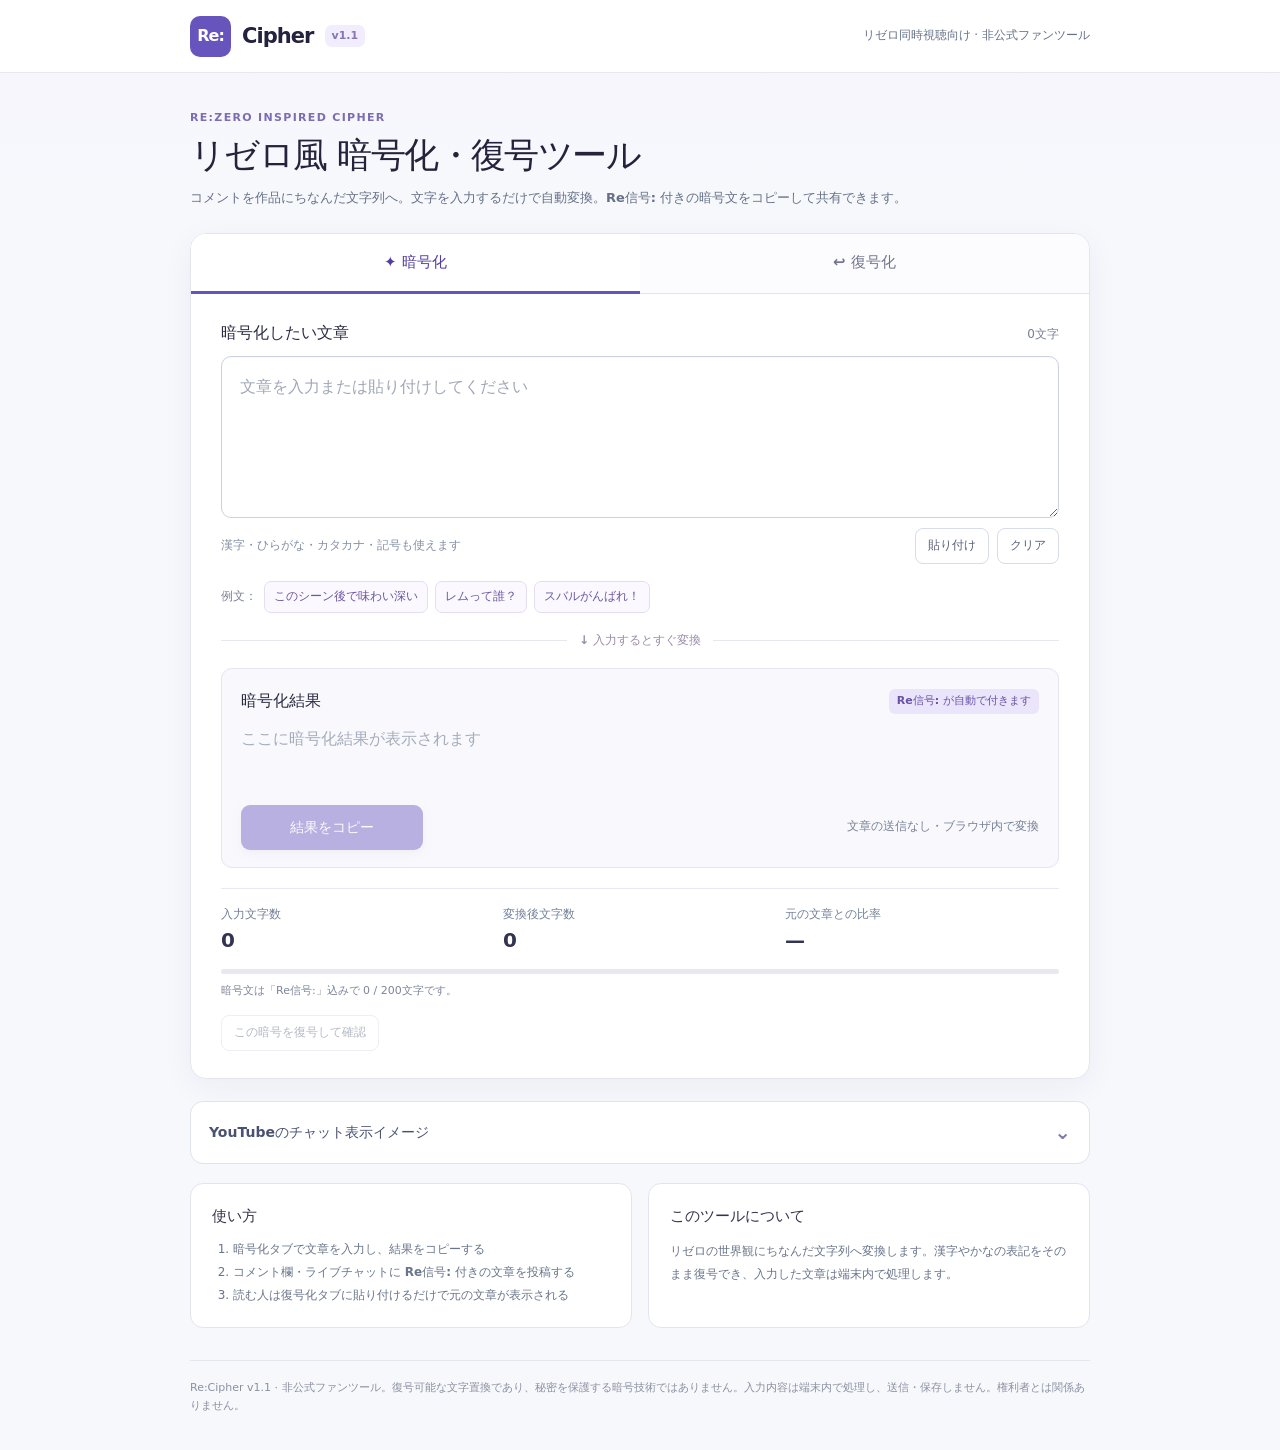
==== commit 29407a30: "Remove unreleased legacy prefix notes and cipher alphabet count references" ====
--- a/index.html
+++ b/index.html
@@ -22,7 +22,7 @@
 <div class="tabbar" role="tablist" aria-label="変換モード"><button id="tab-encode" class="tab" type="button" role="tab" aria-selected="true" aria-controls="tool-panel">✦ 暗号化</button><button id="tab-decode" class="tab" type="button" role="tab" aria-selected="false" aria-controls="tool-panel">↩ 復号化</button></div>
 <div class="workspace" id="tool-panel" role="tabpanel">
  <div class="block-head"><label class="block-title" id="input-label" for="editor">暗号化したい文章</label><span class="subtle" id="input-count">0文字</span></div>
- <div class="prefix-toolbar hidden" id="prefix-toolbar"><span>接頭辞を先頭に入れる</span><button type="button" id="insert-prefix" class="btn-prefix" aria-label="入力欄の先頭にRe信号:を挿入">＋ Re信号: を入力</button><small>旧 Re: にも対応</small></div>
+ <div class="prefix-toolbar hidden" id="prefix-toolbar"><span>接頭辞を先頭に入れる</span><button type="button" id="insert-prefix" class="btn-prefix" aria-label="入力欄の先頭にRe信号:を挿入">＋ Re信号: を入力</button></div>
  <textarea id="editor" class="editor" placeholder="文章を入力または貼り付けしてください" spellcheck="false" aria-labelledby="input-label"></textarea>
  <div class="under-editor"><span class="hint" id="input-hint">漢字・ひらがな・カタカナ・記号も使えます</span><div class="buttons-inline"><button type="button" class="btn-minor" id="paste">貼り付け</button><button type="button" class="btn-minor" id="clear">クリア</button></div></div>
  <div class="samples" id="sample-row"><span class="sample-label">例文：</span><button class="sample" type="button" data-example="このシーン後で味わい深い">このシーン後で味わい深い</button><button class="sample" type="button" data-example="レムって誰？">レムって誰？</button><button class="sample" type="button" data-example="スバルがんばれ！">スバルがんばれ！</button></div>
@@ -34,7 +34,7 @@
 </div>
 </section>
 <details class="details" id="preview-details"><summary>YouTubeのチャット表示イメージ</summary><div class="details-body"><div class="comment-preview"><span class="avatar">R</span><div><div class="author">視聴者</div><div class="comment-content" id="preview">Re信号:……</div></div></div><p class="footnote">コピーした暗号文をチャット・コメントに貼り付ける想定です。</p></div></details>
-<div class="help"><section class="help-card"><h2>使い方</h2><ol><li>暗号化タブで文章を入力し、結果をコピーする</li><li>コメント欄・ライブチャットに <strong>Re信号:</strong> 付きの文章を投稿する</li><li>読む人は復号化タブに貼り付けるだけで元の文章が表示される（旧 Re: も復号可能）</li></ol></section><section class="help-card"><h2>リゼロの世界観にちなんだ64文字</h2><p>カタカナや大罪などに関連する漢字から構成した可逆変換です。漢字も元の表記のまま復号できます。</p><div class="glyphs" id="glyphs"></div></section></div>
+<div class="help"><section class="help-card"><h2>使い方</h2><ol><li>暗号化タブで文章を入力し、結果をコピーする</li><li>コメント欄・ライブチャットに <strong>Re信号:</strong> 付きの文章を投稿する</li><li>読む人は復号化タブに貼り付けるだけで元の文章が表示される</li></ol></section><section class="help-card"><h2>このツールについて</h2><p>リゼロの世界観にちなんだ文字列へ変換します。漢字やかなの表記をそのまま復号でき、入力した文章は端末内で処理します。</p></section></div>
 <footer class="footer">Re:Cipher v1.1 · 非公式ファンツール。復号可能な文字置換であり、秘密を保護する暗号技術ではありません。入力内容は端末内で処理し、送信・保存しません。権利者とは関係ありません。</footer>
 </main>
 <div id="toast" class="toast" role="status" aria-live="polite"></div>
@@ -42,7 +42,7 @@
 <script>
 (() => {
   'use strict';
-  const NEW_PREFIX='Re信号:', LEGACY_PREFIX='Re:';
+  const NEW_PREFIX='Re信号:';
   const dict = JSON.parse(document.getElementById('dictionary').textContent);
   const symbols = Array.from(dict.alphabet), singles = dict.singles, pairs = dict.pairs, escape = dict.escape;
   const symbolValues = new Map(symbols.map((ch, i) => [ch, i]));
@@ -90,8 +90,8 @@
     return out;
   }
   function decode(raw) {
-    const m = /Re信号:|Re:/.exec(raw);
-    if (!m) throw new Error('「Re信号:」または旧「Re:」で始まる暗号を入力してください。');
+    const m = /Re信号:/.exec(raw);
+    if (!m) throw new Error('「Re信号:」で始まる暗号を入力してください。');
     const data = Array.from(raw.slice(m.index + m[0].length).trim());
     if (!data.length) throw new Error(m[0]+' の後に暗号を入力してください。');
     let out = '';
@@ -136,7 +136,7 @@
     $('editor').value=state.drafts[mode];
     $('input-label').textContent=mode==='encode'?'暗号化したい文章':'復号したい暗号文';
     $('editor').placeholder=mode==='encode'?'文章を入力または貼り付けしてください':'Re信号: から始まる暗号文を貼り付けしてください';
-    $('input-hint').textContent=mode==='encode'?'漢字・ひらがな・カタカナ・記号も使えます':'Re信号: または旧 Re: の後を即復号します';
+    $('input-hint').textContent=mode==='encode'?'漢字・ひらがな・カタカナ・記号も使えます':'Re信号: の後を即復号します';
     $('result-title').textContent=mode==='encode'?'暗号化結果':'復号結果';
     $('mode-badge').textContent=mode==='encode'?'Re信号: が自動で付きます':'元の文章をそのまま表示';
     $('metric-label').textContent=mode==='encode'?'元の文章との比率':'復号後の文字数';
@@ -178,7 +178,7 @@
   $('tab-encode').addEventListener('click',()=>setMode('encode'));
   $('tab-decode').addEventListener('click',()=>setMode('decode'));
   $('editor').addEventListener('input',render);
-  const hasPrefix=t=>t.trimStart().startsWith(NEW_PREFIX)||t.trimStart().startsWith(LEGACY_PREFIX);
+  const hasPrefix=t=>t.trimStart().startsWith(NEW_PREFIX);
   $('editor').addEventListener('paste',e=>{const v=e.clipboardData?.getData('text')||'';if(state.mode==='encode'&&hasPrefix(v)){e.preventDefault();state.drafts.decode=v.trim();setMode('decode');toast('暗号を検出しました');}});
   $('insert-prefix').addEventListener('click',()=>{
     if (state.mode!=='decode') setMode('decode');
@@ -191,7 +191,6 @@
   document.querySelectorAll('[data-example]').forEach(b=>b.addEventListener('click',()=>{$('editor').value=b.dataset.example;render();}));
   $('copy').addEventListener('click',()=>copyText(state.lastValue));
   $('check-in-decode').addEventListener('click',()=>{if(state.lastValue){state.drafts.decode=state.lastValue;setMode('decode');$('editor').focus();}});
-  const list=$('glyphs');symbols.forEach(ch=>{const s=document.createElement('span');s.className='glyph';s.textContent=ch;list.append(s);});
   setMode('encode');
 })();
 </script>
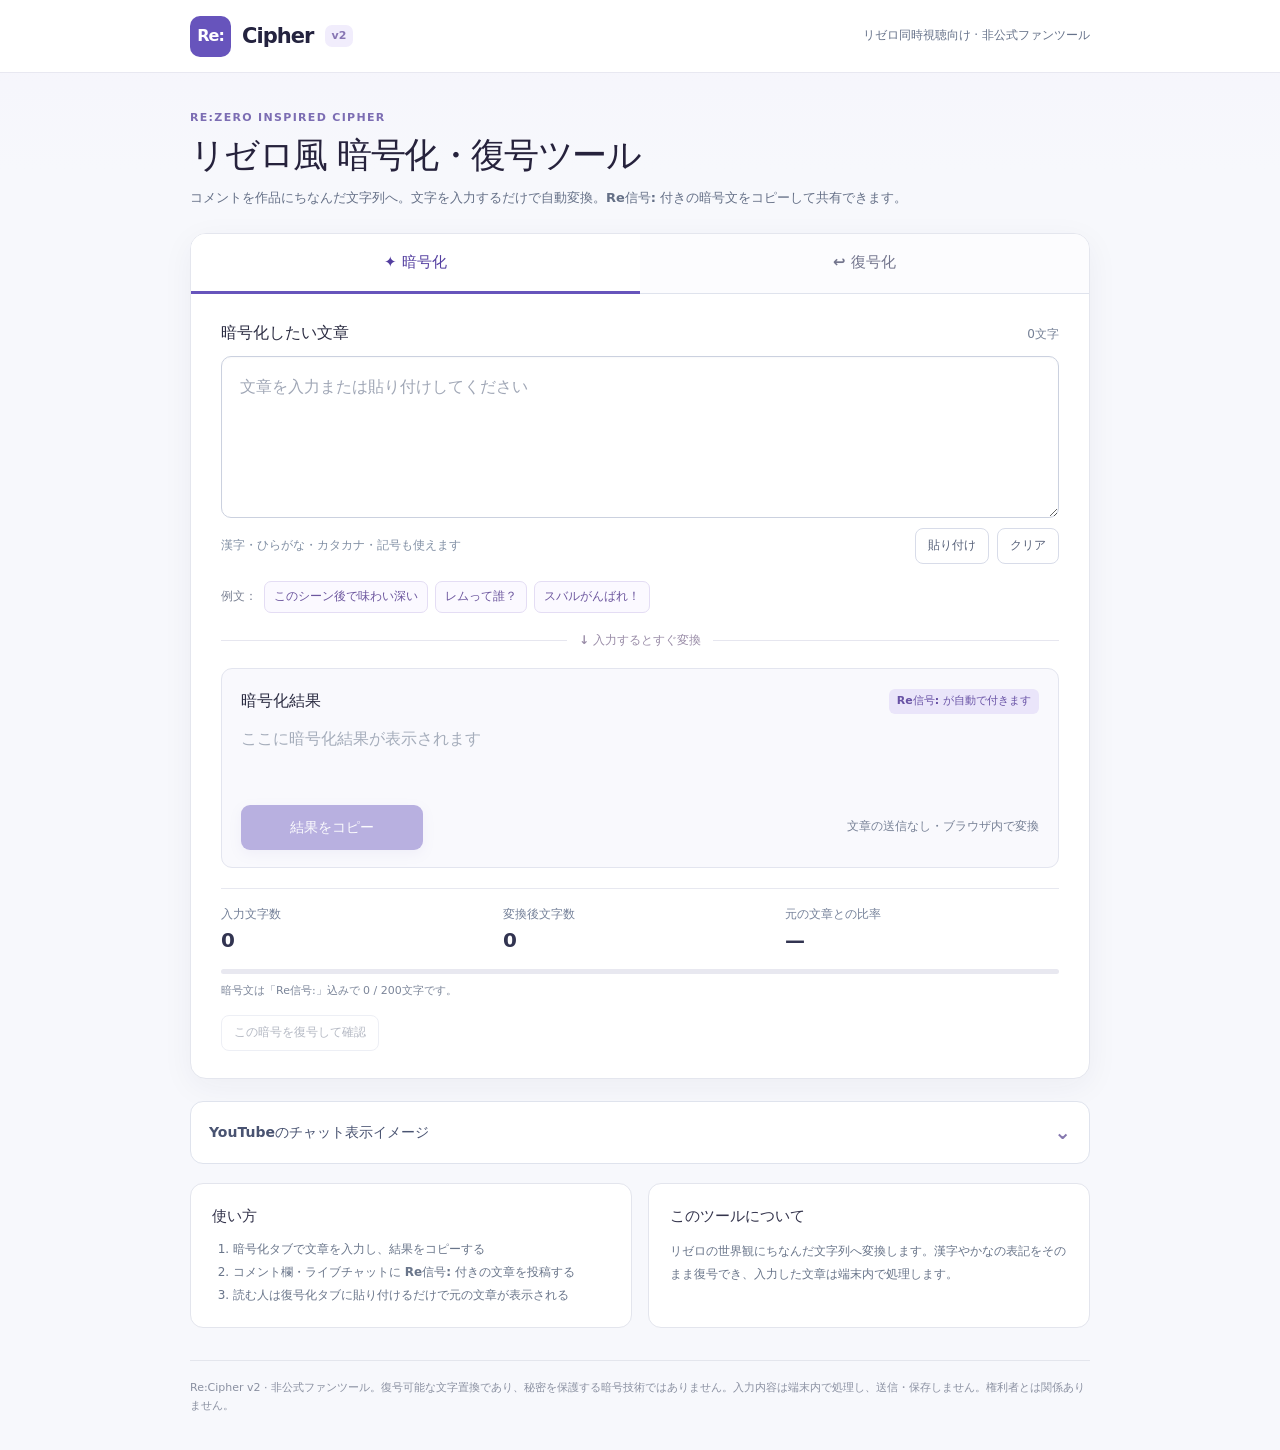
==== commit 7e259b02: "Switch to Re:Cipher v2 100-character kana-first reversible dictionary, keep 2000 extension slots" ====
--- a/index.html
+++ b/index.html
@@ -15,7 +15,7 @@
 </style>
 </head>
 <body>
-<header class="site-header"><div class="wrap"><div class="brand"><span class="brand-icon">Re:</span><span>Cipher</span><small>v1.1</small></div><span class="header-label">リゼロ同時視聴向け · 非公式ファンツール</span></div></header>
+<header class="site-header"><div class="wrap"><div class="brand"><span class="brand-icon">Re:</span><span>Cipher</span><small>v2</small></div><span class="header-label">リゼロ同時視聴向け · 非公式ファンツール</span></div></header>
 <main class="wrap">
 <section class="intro"><div class="eyebrow">RE:ZERO INSPIRED CIPHER</div><h1>リゼロ風 暗号化・復号ツール</h1><p>コメントを作品にちなんだ文字列へ。文字を入力するだけで自動変換。<strong>Re信号:</strong> 付きの暗号文をコピーして共有できます。</p></section>
 <section class="tool" aria-label="暗号変換ツール">
@@ -35,22 +35,24 @@
 </section>
 <details class="details" id="preview-details"><summary>YouTubeのチャット表示イメージ</summary><div class="details-body"><div class="comment-preview"><span class="avatar">R</span><div><div class="author">視聴者</div><div class="comment-content" id="preview">Re信号:……</div></div></div><p class="footnote">コピーした暗号文をチャット・コメントに貼り付ける想定です。</p></div></details>
 <div class="help"><section class="help-card"><h2>使い方</h2><ol><li>暗号化タブで文章を入力し、結果をコピーする</li><li>コメント欄・ライブチャットに <strong>Re信号:</strong> 付きの文章を投稿する</li><li>読む人は復号化タブに貼り付けるだけで元の文章が表示される</li></ol></section><section class="help-card"><h2>このツールについて</h2><p>リゼロの世界観にちなんだ文字列へ変換します。漢字やかなの表記をそのまま復号でき、入力した文章は端末内で処理します。</p></section></div>
-<footer class="footer">Re:Cipher v1.1 · 非公式ファンツール。復号可能な文字置換であり、秘密を保護する暗号技術ではありません。入力内容は端末内で処理し、送信・保存しません。権利者とは関係ありません。</footer>
+<footer class="footer">Re:Cipher v2 · 非公式ファンツール。復号可能な文字置換であり、秘密を保護する暗号技術ではありません。入力内容は端末内で処理し、送信・保存しません。権利者とは関係ありません。</footer>
 </main>
 <div id="toast" class="toast" role="status" aria-live="polite"></div>
-<script id="dictionary" type="application/json">{"version":"1","alphabet":"ラリルレロンイィムゼスズワハバエェミアァベペトドッーユウゥ・異世界魔女暴食精霊怠惰勤勉騎士嫉妬鬼鯨兎強欲憤怒色傲慢虚飾憂鬱白!?","singles":{"リ":"の","ル":"る","ム":"い","イ":"て","ア":"ん","エ":"っ","ベ":"か"},"escape":"・","pairs":{"ゼロ":"で","スバ":"な","レム":"です","ラム":"ます","ユリ":"この","ウス":"よう","魔女":"って","嫉妬":"ない","暴食":"から","精霊":"そう","怠惰":"けど","異世":"それ","世界":"これ","強欲":"なん","憤怒":"だよ","勤勉":"ありがとう","騎士":"すごい","白鯨":"かわいい","鬼兎":"！！","ロゼ":"ゼロから","バル":"！","ミリ":"た","トリ":"う","ロズ":"？","ズワ":"し","ワー":"だ","ール":"ー","色欲":"ス","傲慢":"こ","虚飾":"が","憂鬱":"に","ララ":"す","ラリ":"ら","ラル":"は","ラレ":"よ","ラロ":"ル","ラン":"と","ライ":"あ","ラィ":"れ","ラゼ":"…","ラス":"も","ラズ":"ね","ラワ":"ま","ラハ":"わ","ラバ":"く","ラエ":"w","ラェ":"ム","ラミ":"そ","ラア":"、","ラァ":"ン","ラベ":"や","ラペ":"ト","ラト":"レ","ラド":"え","ラッ":"ち","ラー":"お","ラユ":"き","ラウ":"さ","ラゥ":"ラ","ラ・":"バ","レラ":"リ","レリ":"ッ","レル":"り","レレ":"ゃ","レロ":"ｗ","レン":"^","レイ":"ア","レィ":"け","レゼ":"イ","レス":".","レズ":":","レワ":"ど","レハ":"ロ","レバ":"つ","レエ":"暴","レェ":"ろ","レミ":"オ","レア":"ぎ","レァ":"e","レベ":"話","レペ":"じ","レト":"見","レド":"ク","レッ":"め","レー":"タ","レユ":"ウ","レウ":"テ","レゥ":"を","レ・":"食","ロラ":"ぁ","ロリ":"ユ","ロル":"言","ロレ":"み","ロロ":"・","ロン":"デ","ロイ":"c","ロィ":"n","ロム":"a","ロス":"草","ロワ":"人","ロハ":"パ","ロバ":"マ","ロエ":"r","ロェ":"i","ロミ":"シ","ロア":"誰","ロァ":"1","ロベ":"キ","ロペ":"ゼ","ロト":"回","ロド":"ギ","ロッ":"p","ロー":"-","ロユ":"フ","ロウ":"u","ロゥ":"〜","ロ・":"コ","ンラ":"ば","ンリ":"せ","ンル":"期","ンレ":"_","ンロ":"メ","ンン":"3","ンイ":"ほ","ンィ":"l","ンム":"g","ンゼ":"ミ","ンス":"カ","ンズ":"大","ンワ":"一","ンハ":"y","ンバ":"飲","ンエ":"ゲ","ンェ":"分","ンミ":"気","ンア":"白","ンァ":"ぇ","ンベ":"ペ","ンペ":"ド","ント":"味","ンド":"ハ","ンッ":"ュ","ンー":"手","ンユ":"s","ンウ":"鯨","ンゥ":"2","ン・":"ャ","ィラ":"ナ","ィリ":"怠","ィル":"ェ","ィレ":"ジ","ィロ":"。","ィン":"惰","ィイ":"o","ィィ":"ょ","ィム":"何","ィゼ":"ご","ィス":"エ","ィズ":"死","ィワ":"ず","ィハ":"上","ィバ":"げ","ィエ":"f","ィェ":"泣","ィミ":"顔","ィア":" ","ィァ":"好","ィベ":"出","ィペ":"ネ","ィト":"方","ィド":"神","ィッ":"グ","ィー":"良","ィユ":"今","ィウ":"最","ィゥ":"間","ィ・":"サ","ゼラ":"感","ゼリ":"8","ゼル":"4","ゼレ":"本","ゼン":"ベ","ゼイ":"笑","ゼィ":"チ","ゼム":"当","ゼゼ":"目","ゼス":"べ","ゼズ":"前","ゼワ":"0","ゼハ":"d","ゼバ":"ぼ","ゼエ":"ぜ","ゼェ":"合","ゼミ":"楽","ゼア":"モ","ゼァ":"全","ゼベ":"ガ","ゼペ":"無","ゼト":"勉","ゼド":"女","ゼッ":"ツ","ゼー":"考","ゼユ":"勤","ゼウ":"～","ゼゥ":"多","ゼ・":"ぱ","スラ":"者","スリ":"待","スル":"理","スレ":"悪","スロ":"ぶ","スン":"次","スイ":"日","スィ":"思","スム":"t","スゼ":"子","スス":"ィ","スズ":"時","スワ":"解","スハ":"立","スエ":"教","スェ":"的","スミ":"深","スア":"ぐ","スァ":"ぞ","スベ":"ズ","スペ":"英","スト":"雄","スド":"強","スッ":"偽","スー":"初","スユ":"自","スウ":"意","スゥ":"む","ス・":"ニ","ズラ":"　","ズリ":"逃","ズル":"戻","ズレ":"ワ","ズロ":"h","ズン":"m","ズイ":"（","ズィ":"違","ズム":"界","ズゼ":"ケ","ズス":"魔","ズズ":"ひ","ズハ":"生","ズバ":"新","ズエ":"知","ズェ":"(","ズミ":")","ズア":"ブ","ズァ":"＾","ズベ":"切","ズペ":"）","ズト":"プ","ズド":"実","ズッ":"面","ズー":"来","ズユ":"体","ズウ":"b","ズゥ":"変","ズ・":"高","ワラ":"絶","ワリ":"」","ワル":"世","ワレ":"終","ワロ":"正","ワン":"絵","ワイ":"過","ワィ":"公","ワム":"視","ワゼ":"「","ワス":"二","ワズ":"ボ","ワワ":"察","ワハ":"助","ワバ":"作","ワエ":"俺","ワェ":"可","ワミ":"事","ワア":"説","ワァ":"行","ワベ":"不","ワペ":"ぅ","ワト":"；","ワド":"画","ワッ":"同","ワユ":"力","ワウ":"入","ワゥ":"へ","ワ・":"想","ハラ":"機","ハリ":"始","ハル":"望","ハレ":"5","ハロ":"度","ハン":"ざ","ハイ":"物","ハィ":"狂","ハム":"先","ハゼ":"線","ハス":"ダ","ハズ":"確","ハワ":"聴","ハハ":"々","ハバ":"定","ハエ":"詰","ハェ":"後","ハミ":"覚","ハア":"場","ハァ":"収","ハベ":"ゆ","ハペ":"完","ハト":"7","ハド":"諦","ハッ":"妹","ハー":"聞","ハユ":"曲","ハウ":"ふ","ハゥ":"名","ハ・":"美","バラ":"持","バリ":"許","バレ":"ポ","バロ":"ヒ","バン":"君","バイ":"選","バィ":"半","バム":"信","バゼ":"張","バス":"精","バズ":"心","バワ":"怖","バハ":"ぽ","ババ":"地","バエ":"K","バェ":"転","バミ":"直","バア":"部","バァ":"⋯","バベ":"配","バペ":"頑","バト":"三","バド":"G","バッ":"明","バー":"愛","バユ":"び","バウ":"対","バゥ":"金","バ・":"商","ェラ":"王","ェリ":"候","ェル":"補","ェレ":"番","ェロ":"ホ","ェン":"口","ェイ":"記","ェィ":"厳","ェム":"字","ェゼ":"ァ","ェス":"M","ェズ":"情","ェワ":"点","ェハ":"像","ェバ":"通","ェエ":"?","ェェ":"男","ェミ":"動","ェア":"決","ェァ":"章","ェベ":"売","ェペ":"釣","ェト":"流","ェド":"B","ェッ":"k","ェー":"化","ェユ":"聖","ェウ":"P","ェゥ":"声","ェ・":"普","ミラ":"影","ミル":"屋","ミレ":"緑","ミロ":"第","ミン":"罪","ミイ":"憶","ミィ":"優","ミム":"剣","ミゼ":"別","ミス":"文","ミズ":"油","ミワ":"消","ミハ":"特","ミバ":"態","ミエ":"滅","ミェ":"取","ミミ":"脳","ミア":"残","ミァ":"反","ミベ":"伏","ミペ":"１","ミト":"論","ミド":"欲","ミッ":"爆","ミー":"敵","ミユ":"保","ミウ":"長","ミゥ":"２","ミ・":"E","ァラ":"中","ァリ":"開","ァル":"観","ァレ":"映","ァロ":"セ","ァン":"性","ァイ":"戦","ァィ":"音","ァム":"状","ァゼ":"落","ァス":"ぉ","ァズ":"巨","ァワ":"ぃ","ァハ":"題","ァバ":"未","ァエ":"険","ァェ":"久","ァミ":"O","ァア":"代","ァァ":"区","ァベ":"丈","ァペ":"夫","ァト":"量","ァド":"３","ァッ":"勝","ァー":"ョ","ァユ":"呼","ァウ":"少","ァゥ":"指","ァ・":"発","ペラ":"下","ペリ":"枠","ペル":"主","ペレ":"忘","ペロ":"似","ペン":"ノ","ペイ":"A","ペィ":"火","ペム":"頭","ペゼ":"ビ","ペス":"法","ペズ":"成","ペワ":"逆","ペハ":"相","ペバ":"去","ペエ":";","ペェ":"D","ペミ":"単","ペア":"書","ペァ":"v","ペベ":"6","ペペ":"失","ペト":"存","ペド":"数","ペッ":"振","ペー":"元","ペユ":"憫","ペウ":"ぬ","ペゥ":"司","ペ・":"緒","トラ":"会","トル":"゛","トレ":"四","トロ":"他","トン":"苦","トイ":"在","トィ":"!","トム":"問","トゼ":"応","トス":"色","トズ":"頼","トワ":"救","トハ":"ヤ","トバ":"否","トエ":"繋","トェ":"→","トミ":"重","トア":"報","トァ":"然","トベ":"余","トペ":"怪","トト":"T","トド":"能","トッ":"夢","トー":"早","トユ":"責","トウ":"震","トゥ":"比","ト・":"突","ドラ":"猫","ドリ":"ピ","ドル":"了","ドレ":"語","ドロ":"嬉","ドン":"底","ドイ":"調","ドィ":"況","ドム":"辛","ドゼ":"活","ドス":"障","ドズ":"害","ドワ":"達","ドハ":"ゴ","ドバ":"千","ドエ":"簡","ドェ":"弾","ドミ":"水","ドア":"曜","ドァ":"光","ドベ":"小","ドペ":"扱","ドト":"裕","ドド":"関","ドッ":"V","ドー":"割","ドユ":"得","ドウ":"返","ドゥ":"ォ","ド・":"登","ッラ":"担","ッリ":"描","ッル":"山","ッレ":"平","ッロ":"憎","ッン":"怒","ッイ":"号","ッィ":"ソ","ッム":"湯","ッゼ":"断","ッス":"以","ッズ":"限","ッワ":"痛","ッハ":"凄","ッバ":"捨","ッエ":"負","ッェ":"R","ッミ":"洗","ッア":"毒","ッァ":"竜","ッベ":"伝","ッペ":"素","ット":"遅","ッド":"兄","ッッ":"家","ッー":"編","ッユ":"急","ッウ":"真","ッゥ":"抜","ッ・":"壊","ーラ":"着","ーリ":"J","ーレ":"弱","ーロ":"増","ーン":"足","ーイ":"謎","ーィ":"服","ーム":"際","ーゼ":"創","ース":"I","ーズ":"氷","ーワ":"熱","ーハ":"獣","ーバ":"命","ーエ":"士","ーェ":"釈","ーミ":"仲","ーア":"冷","ーァ":"疲","ーベ":"復","ーペ":"石","ート":"仕","ード":"月","ーッ":"ｰ","ーー":"殺","ーユ":"哀","ーウ":"乱","ーゥ":"姉","ー・":"酷","ユラ":"妄","ユル":"U","ユレ":"癖","ユロ":"徴","ユン":"再","ユイ":"x","ユィ":"引","ユム":"身","ユゼ":"学","ユス":"礼","ユズ":"焼","ユワ":"葉","ユハ":"歳","ユバ":"奴","ユエ":"N","ユェ":"幸","ユミ":"薄","ユア":"常","ユァ":"ザ","ユベ":"運","ユペ":"辺","ユト":"輩","ユド":"外","ユッ":"４","ユー":"霊","ユユ":"駄","ユウ":"『","ユゥ":"』","ユ・":"原","ウラ":"読","ウリ":"空","ウル":"付","ウレ":"降","ウロ":"毛","ウン":"改","ウイ":"略","ウィ":"使","ウム":"倒","ウゼ":"任","ウズ":"僕","ウワ":"止","ウハ":"判","ウバ":"づ","ウエ":"用","ウェ":"門","ウミ":"難","ウア":"ゥ","ウァ":"様","ウベ":"腕","ウペ":"整","ウト":"歌","ウド":"馬","ウッ":"台","ウー":"詞","ウユ":"休","ウウ":"殴","ウゥ":"惑","ウ・":"続","ゥラ":"買","ゥリ":"異","ゥル":"周","ゥレ":"連","ゥロ":"進","ゥン":"択","ゥイ":"展","ゥィ":"豚","ゥム":"追","ゥゼ":"激","ゥス":"●","ゥズ":"痕","ゥワ":"跡","ゥハ":"向","ゥバ":"醜","ゥエ":"爺","ゥェ":"弟","ゥミ":"ﾊ","ゥア":"告","ゥァ":"･","ゥベ":"史","ゥペ":"晴","ゥト":"毎","ゥド":"近","ゥッ":"員","ゥー":"染","ゥユ":"探","ゥウ":"迷","ゥゥ":"汚","ゥ・":"頃","異異":"幼","異界":"年","異魔":"順","異女":"験","異暴":"妙","異食":"嫌","異精":"居","異霊":"推","異怠":"←","異惰":"結","異勤":"低","異勉":"帽","異騎":"集","異士":"鬼","異嫉":"村","異妬":"退","異鬼":"\"","異鯨":"慢","異兎":"C","異強":"超","異欲":"騎","異憤":"更","異怒":"内","異色":"ﾟ","異傲":"護","異慢":"露","異虚":"嘘","異飾":"辣","異憂":"困","異鬱":"準","異白":"備","世異":"己","世世":"側","世魔":"敗","世女":"速","世暴":"癒","世食":"皆","世精":"客","世霊":"旦","世怠":"木","世惰":"，","世勤":"必","世勉":"ｳ","世騎":"鬱","世士":"ｋ","世嫉":"錯","世妬":"破","世鬼":"悲","世鯨":"悟","世兎":"ﾞ","世強":"睡","世欲":"眠","世憤":"伸","世怒":"鼻","世色":"折","世傲":"涙","世慢":"筋","世虚":"犠","世飾":"牲","世憂":"捉","世鬱":"安","世白":"願","界異":"~","界世":"緩","界界":"差","界魔":"塗","界女":"表","界暴":"現","界食":"適","界精":"ぺ","界霊":"西","界怠":"雑","界惰":"微","界勤":"具","界勉":"X","界騎":"型","界士":"質","界嫉":"類","界妬":"ｶ","界鬼":"要","界鯨":"般","界兎":"構","界強":"五","界欲":"系","界憤":"団","界怒":"田","界色":"吉","界傲":"荒","界慢":"ゅ","界虚":"役","界飾":"迫","界憂":"松","界鬱":"沢","界白":"傲","魔異":"獄","魔世":"q","魔界":"踊","魔魔":"耳","魔暴":"淫","魔食":"厨","魔精":"属","魔霊":"建","魔怠":"響","魔惰":"段","魔勤":"帰","魔勉":"´","魔騎":"`","魔士":"等","魔嫉":"璧","魔妬":"汲","魔鬼":"雀","魔鯨":"姫","魔兎":"静","魔強":"避","魔欲":"評","魔憤":"根","魔怒":"混","魔色":"匂","魔傲":"♪","魔慢":"経","魔虚":"病","魔飾":"褒","魔憂":"欄","魔鬱":"試","魔白":"崩","女異":"血","女世":"煽","女界":"加","女魔":"喧","女女":"嘩","女暴":"店","女食":"談","女精":"充","女霊":"電","女怠":"霧","女惰":"八","女勤":"ｯ","女勉":"采","女騎":"練","女士":"風","女嫉":"天","女妬":"井","女鬼":"S","女鯨":"果","女兎":"ﾃ","女強":"放","女欲":"ｲ","女憤":"噛","女怒":"案","女色":"版","女傲":"形","女慢":"族","女虚":"辿","女飾":"眼","女憂":"週","女鬱":"約","女白":"耐","暴異":"肯","暴世":"刺","暴界":"炙","暴魔":"船","暴女":"予","暴暴":"働","暴精":"♡","暴霊":"泥","暴怠":"棒","暴惰":"注","暴勤":"危","暴勉":"認","暴騎":"親","暴士":"暗","暴嫉":"散","暴妬":"短","暴鬼":"圧","暴鯨":"凹","暴兎":"偵","暴強":"京","暴欲":"＝","暴憤":"概","暴怒":"念","暴色":"惚","暴傲":"和","暴慢":"屈","暴虚":"ﾆ","暴飾":"複","暴憂":"ヘ","暴鬱":"非","暴白":"式","食異":"条","食世":"遭","食界":"列","食魔":"幻","食女":"勢","食暴":"揚","食食":"掻","食精":"込","食霊":"岡","食怠":"宝","食惰":"季","食勤":"節","食勉":"涛","食騎":"凍","食士":"投","食嫉":"器","食妬":"谷","食鬼":"膝","食鯨":"枕","食兎":"術","食強":"=","食欲":"飯","食憤":"驚","食怒":"：","食色":"喋","食傲":"尾","食慢":"ω","食虚":"柄","食飾":"欠","食憂":"鳴","食鬱":"係","食白":"麻","精異":"魂","精世":"⁈","精界":"城","精魔":"鉄","精女":"球","精暴":"依","精食":"寝","精精":"専","精怠":"恋","精惰":"我","精勤":"寄","精勉":"遠","精騎":"貴","精士":"忙","精嫉":"横","精妬":"跳","精鬼":"髪","精鯨":"紹","精兎":"介","精強":"陣","精欲":"営","精憤":"含","精怒":"肝","精色":"裏","精傲":"脈","精慢":"Ａ","精虚":"Ｎ","精飾":"利","精憂":"装","精鬱":"趣","精白":"占","霊異":"漏","霊世":"策","霊界":"北","霊魔":"座","霊女":"購","霊暴":"払","霊食":"基","霊精":"樹","霊霊":"穏","霊怠":"ﾀ","霊惰":"広","霊勤":"易","霊勉":"積","霊騎":"鮮","霊士":"盤","霊嫉":"攻","霊妬":"ﾏ","霊鬼":"∀","霊鯨":"訓","霊兎":"個","霊強":"闘","霊欲":"歯","霊憤":"飛","霊怒":"築","霊色":"献","霊傲":"ぴ","霊慢":"恐","霊虚":"盛","霊飾":"防","霊憂":"虐","霊鬱":"満","霊白":"Y","怠異":"H","怠世":"L","怠界":"叫","怠魔":"臓","怠女":"ｻ","怠暴":"ﾜ","怠食":"ﾅ","怠精":"喚","怠霊":"潰","怠怠":"ﾈ","怠勤":"件","怠勉":"途","怠騎":"遺","怠士":"提","怠嫉":"背","怠妬":"７","怠鬼":"F","怠鯨":"憩","怠兎":"起","怠強":"劇","怠欲":"処","怠憤":"燃","怠怒":"撃","怠色":"受","怠傲":"朝","怠慢":"ｽ","怠虚":"塩","怠飾":"契","怠憂":"ﾎ","怠鬱":"極","怠白":"隈","惰異":"仮","惰世":"道","惰界":"吐","惰魔":"腺","惰女":"j","惰暴":"十","惰食":"─","惰精":"沁","惰霊":"誠","惰怠":"惨","惰惰":"ｑ","惰勤":"襲","惰勉":"品","惰騎":"巻","惰士":"由","惰嫉":"喪","惰妬":"―","惰鬼":"致","惰鯨":"叩","惰兎":"Q","惰強":"右","惰欲":"６","惰憤":"勿","惰怒":"討","惰色":"伐","惰傲":"協","惰慢":"舎","惰虚":"炎","惰飾":"躍","惰憂":"領","惰鬱":"遊","惰白":"鼠","勤異":"樽","勤世":"８","勤界":"５","勤魔":"Ｋ","勤女":"犬","勤暴":"－","勤食":"競","勤精":"丁","勤霊":"昔","勤怠":"掠","勤惰":"懐","勤勤":"守","勤騎":"鑑","勤士":"慣","勤嫉":"︎","勤妬":"縷","勤鬼":"薬","勤鯨":"宮","勤兎":"拡","勤強":"固","勤欲":"万","勤憤":"齢","勤怒":"納","勤色":"殊","勤傲":"堀","勤慢":"詳","勤虚":"碌","勤飾":"惹","勤憂":"紛","勤鬱":"菓","勤白":"魚","勉異":"野","勉世":"遇","勉界":"擬","勉魔":"僚","勉女":"爵","勉暴":"儚","勉食":"紫","勉精":"荷","勉霊":"濃","勉怠":"乾","勉惰":"燥","勉勤":"帯","勉勉":"争","勉騎":"筆","勉士":"印","勉嫉":"象","勉妬":"禎","勉鬼":"丞","勉鯨":"芸","勉兎":"闇","勉強":"伊","勉欲":"之","勉憤":"侵","勉怒":"監","勉色":"督","勉傲":"摘","勉慢":"父","勉虚":"娘","勉飾":"国","勉憂":"瞬","勉鬱":"雪","勉白":"兵","騎異":"称","騎世":"室","騎界":"隊","騎魔":"鈍","騎女":"沙","騎暴":"輔","騎食":"育","騎精":"階","騎霊":"栄","騎怠":"ぢ","騎惰":"損","騎勤":"箸","騎勉":"路","騎騎":"妖","騎嫉":"徳","騎妬":"息","騎鬼":"畜","騎鯨":"共","騎兎":"д","騎強":"軽","騎欲":"砕","騎憤":"崇","騎怒":"拝","騎色":"%","騎傲":"浅","騎慢":"@","騎虚":"邪","騎飾":"従","騎憂":"抑","騎鬱":"慮","騎白":"咀","士異":"嚼","士世":"童","士界":"貞","士魔":"股","士女":"窓","士暴":"臣","士食":"枚","士精":"舌","士霊":"雰","士怠":"囲","士惰":"奈","士勤":"義","士勉":"操","士騎":"替","士士":"政","士嫉":"治","士妬":"抵","士鬼":"ヨ","士鯨":"拠","士兎":"擁","士強":"宿","士欲":"苛","士憤":"暖","士怒":"Ｂ","士色":"喜","士傲":"舐","士慢":"￥","士虚":"乗","士飾":"兜","士憂":"隠","士鬱":"渋","士白":"滞","嫉異":"私","嫉世":"貸","嫉界":"亜","嫉魔":"滑","嫉女":"格","嫉暴":"効","嫉食":"胸","嫉精":"組","嫉霊":"到","嫉怠":"牙","嫉惰":"穫","嫉勤":"”","嫉勉":"鹿","嫉騎":"額","嫉士":"才","嫉嫉":"習","嫉鬼":"脱","嫉鯨":"池","嫉兎":"ヶ","嫉強":"賢","嫉欲":"ｈ","嫉憤":"ｷ","嫉怒":"０","嫉色":"課","嫉傲":"海","嫉慢":"洋","嫉虚":"駆","嫉飾":"醒","嫉憂":"徒","嫉鬱":"匹","嫉白":"楚","妬異":"塞","妬世":"⇔","妬界":"札","妬魔":"豪","妬女":"華","妬暴":"秀","妬食":"桶","妬精":"ａ","妬霊":"ｔ","妬怠":"肉","妬惰":"都","妬勤":"辞","妬勉":"亡","妬騎":"囮","妬士":"首","妬嫉":"ﾄ","妬妬":"ﾝ","妬鬼":"健","妬鯨":"刀","妬兎":"鳥","妬強":"肌","妬欲":"臭","妬憤":"衛","妬怒":"香","妬色":"矢","妬傲":"供","妬慢":"尊","妬虚":"踏","妬飾":"亭","妬憂":"孤","妬鬱":"独","妬白":"臨","鬼異":"召","鬼世":"昴","鬼界":"茫","鬼魔":"犯","鬼女":"位","鬼暴":"ｪ","鬼食":"里","鬼精":"秘","鬼霊":"密","鬼怠":"誤","鬼惰":"糸","鬼勤":"陽","鬼勉":"氏","鬼騎":"挟","鬼士":"唐","鬼嫉":"揺","鬼妬":"友","鬼鬼":"呂","鬼鯨":"律","鬼強":"煎","鬼欲":"◯","鬼憤":"双","鬼怒":"菜","鬼色":"磨","鬼傲":"耗","鬼慢":"揮","鬼虚":"唾","鬼飾":"青","鬼憂":"➞","鬼鬱":"黙","鬼白":"↑","鯨異":"蹴","鯨世":"程","鯨界":"答","鯨魔":"罰","鯨女":"ﾉ","鯨暴":"ｼ","鯨食":"ﾐ","鯨精":"束","鯨霊":"ｾ","鯨怠":"ﾛ","鯨惰":"ｱ","鯨勤":"茶","鯨勉":"走","鯨騎":"吹","鯨士":"肢","鯨嫉":"校","鯨妬":"計","鯨鬼":"烈","鯨鯨":"産","鯨兎":"膨","鯨強":"労","鯨欲":"裁","鯨憤":"縫","鯨怒":"挑","鯨色":"姿","鯨傲":"鳩","鯨慢":"W","鯨虚":"垂","鯨飾":"甘","鯨憂":"互","鯨鬱":"彙","鯨白":"腹","兎異":"喰","兎世":"丸","兎界":"絞","兎魔":"挫","兎女":"抱","兎暴":"故","兎食":"稀","兎精":"有","兎霊":"杉","兎怠":"締","兎惰":"撫","兎勤":"所","兎勉":"贅","兎騎":"送","兎士":"9","兎嫉":"左","兎妬":"骸","兎鬼":"材","兎鯨":"料","兎兎":"揃","兎強":"塔","兎欲":"参","兎憤":"撒","兎怒":"七","兎色":"憤","兎傲":"容","兎慢":"御","兎虚":"遡","兎飾":"及","兎憂":"接","兎鬱":"糞","兎白":"母","強異":"盗","強世":"蔵","強界":"捕","強魔":"曖","強女":"昧","強暴":"漁","強食":"旗","強精":"狩","強霊":"角","強怠":"須","強惰":"愚","強勤":"妥","強勉":"費","強騎":"峙","強士":"業","強嫉":"車","強妬":"Ｐ","強鬼":"Ｃ","強鯨":"Ｉ","強兎":"Ｇ","強強":"幕","強憤":"≧","強怒":"Д","強色":"≦","強傲":"太","強慢":"郎","強虚":"廃","強飾":"棄","強憂":",","強鬱":"例","強白":"奇","欲異":"刻","欲世":"捗","欲界":"阪","欲魔":"捜","欲女":"査","欲暴":"覗","欲食":"仰","欲精":"企","欲霊":"寧","欲怠":"識","欲惰":"著","欲勤":"拷","欲勉":"ゾ","欲騎":"ｎ","欲士":"傷","欲嫉":"為","欲妬":"並","欲鬼":"貌","欲鯨":"歴","欲兎":"漂","欲強":"暇","欲欲":"民","欲憤":"図","欲怒":"園","欲色":"スバル","欲傲":"った","欲慢":"オットー","欲虚":"いい","欲飾":"レム","欲憂":"www","欲鬱":"-crying:","欲白":"-purple-","憤異":"e-crying","憤世":"le-cryin","憤界":"ple-cryi","憤魔":"purple-c","憤女":"rple-cry","憤暴":"urple-cr","憤食":"バル","憤精":"スバ","憤霊":"ルギウス","憤怠":"crying","憤惰":"オット","憤勤":"ットー","憤勉":"-crying","憤騎":"-purple","憤士":"crying:","憤嫉":"e-cryin","憤妬":"le-cryi","憤鬼":"ple-cry","憤鯨":"purple-","憤兎":"rple-cr","憤強":"urple-c","憤欲":"レムって","憤憤":"ゲオルギウス","憤色":"ww","憤傲":"すぎる","憤慢":"レムって誰","憤虚":"暴飲！暴食！","憤飾":"かわい","憤憂":"かった","憤鬱":"ペテルギウス","憤白":"てる","怒異":"わいい","怒世":"wwww","怒界":"んだ","怒魔":"……","怒女":"...","怒暴":"ｗｗｗ","怒食":"cryin","怒精":"rying","怒霊":"すぎ","怒怠":":face-pu","怒惰":"ace-purp","怒勤":"ce-purpl","怒勉":"e-purple","怒騎":"face-pur","怒士":"ってる","怒嫉":"-cryin","怒妬":"-purpl","怒鬼":"e-cryi","怒鯨":"le-cry","怒兎":"ple-cr","怒強":"purple","怒欲":"rple-c","怒憤":"rying:","怒怒":"urple-","怒色":"暴飲！暴食","怒傲":"ユリウス","怒慢":"wwwww","怒虚":"こんてんち","怒飾":"して","怒憂":"オルギウス","怒鬱":"ゲオルギウ","怒白":"トー","色異":"ｗｗ","色世":"ing","色界":"ギウス","色魔":"ルギウ","色女":"飲！暴食！","色暴":"..","色食":"ラインハルト","色精":"！！！","色霊":"face","色怠":"テルギウス","色惰":"ペテルギウ","色勤":":face-p","色勉":"ace-pur","色騎":"ce-purp","色士":"e-purpl","色嫉":"face-pu","色妬":"パック","色鬼":":face-","色鯨":"じゃない","色兎":"ムって誰","色強":"トーアさん","色憤":"リ！ゼロ！","色怒":"ウス","色色":"わい","色傲":"ムって","色慢":"cryi","色虚":"ryin","色飾":"ying","色憂":"-cryi","色鬱":"-purp","色白":":face","傲異":"e-cry","傲世":"le-cr","傲界":"ple-c","傲魔":"purpl","傲女":"rple-","傲暴":"urple","傲食":"ying:","傲精":"ちゃ","傲霊":"レムっ","傲怠":"暴飲！暴","傲惰":"ｗｗｗｗ","傲勤":"てんち","傲勉":"crying::","傲騎":"こと","傲士":"エミリア","傲嫉":"ゲオルギ","傲妬":"飲！暴食","傲鬼":"ット","傲鯨":"ace-pu","傲兎":"ce-pur","傲強":"e-purp","傲欲":"face-p","傲憤":"wwwwww","傲怒":"暴食","傲色":"こんてん","傲傲":"なかった","傲虚":"んてんち","傲飾":"！暴食！","傲憂":"インハルト","傲鬱":"ラインハル","傲白":"かっ","慢異":"ing:","慢世":"オルギウ","慢界":"てくれ","慢魔":"face-","慢女":"さん","慢暴":"！！！！","慢食":"かわ","慢精":"じゃな","慢霊":"んだよ","慢怠":"リウス","慢惰":"アナスタシア","慢勤":"テルギウ","慢勉":"ペテルギ","慢騎":"暴食！","慢士":"g::face-","慢嫉":"ing::fac","慢妬":"ing_face","慢鬼":"ng::face","慢鯨":"ちゃん","慢兎":"って誰","慢強":"ユリウ","慢欲":"リ！ゼロ","慢憤":"！ゼロ！","慢怒":"ハムスター","慢色":"rying::","慢傲":"いな","慢慢":"ゼロ","慢虚":"しい","慢飾":"だった","慢憂":"ぎる","慢鬱":"トーアさ","慢白":"ーアさん","虚異":"オッ","虚世":"トーア","虚界":"偽フェルト","虚魔":"味わい深い","虚女":"んで","虚暴":"ng_face:","虚食":"レムって誰のこと","虚精":"ですか","虚霊":"言って","虚怠":"-cry","虚惰":"-pur","虚勤":":fac","虚勉":"e-cr","虚騎":"le-c","虚士":"ple-","虚嫉":"purp","虚妬":"rple","虚鬼":"urpl","虚鯨":"アルデバラン","虚兎":"^^","虚強":"てく","虚欲":"ace","虚憤":"fac","虚怒":"ace-p","虚色":"ce-pu","虚傲":"e-pur","虚慢":"いよ","虚虚":"じゃ","虚憂":"！？","虚鬱":"ing_","虚白":"ゃない","飾異":"暴飲！","飾世":"レムって誰の","飾界":"キャラ","飾魔":"！暴食","飾女":"スバルの","飾暴":"フェルト","飾食":"::face-","飾精":"g::face","飾霊":"ing::fa","飾怠":"ing_fac","飾惰":"ng::fac","飾勤":"ng_face","飾勉":"::face-p","飾騎":"rying::f","飾士":"ying::fa","飾嫉":"のこと","飾妬":"ゲオル","飾鬼":"んな","飾鯨":"....","飾兎":"インハル","飾強":"ラインハ","飾欲":"ンハルト","飾憤":"cry","飾怒":"ryi","飾色":"yin","飾傲":"てない","飾慢":"アナスタシ","飾虚":"ナスタシア","飾飾":"ｗｗｗｗｗ","飾憂":"ying::","飾鬱":"した","飾白":"てん","憂異":"のか","憂世":"ック","憂界":"ace-","憂魔":"g_face:","憂女":"ムって誰のこと","憂暴":"レムって誰のこ","憂食":"ある","憂精":"よね","憂霊":"なんだ","憂怠":"飲！暴","憂惰":"おつてんち","憂勤":"ここ","憂勉":"んだよな","憂騎":"クルシュ","憂士":"味わい深","憂嫉":"暴飲暴食","憂妬":"::face","憂鬼":"ng","憂鯨":"だよな","憂兎":"アさん","憂強":"エミリ","憂欲":"オルギ","憂憤":"ミリア","憂怒":"くな","憂色":"るの","憂傲":"暴飲","憂慢":"こんて","憂虚":"なかっ","憂飾":"なって","憂憂":"んてん","憂白":"ゼロ！","鬱異":"のこと？","鬱世":"スバルは","鬱界":"ハムスタ","鬱魔":"ムスター","鬱女":".....","鬱暴":"ing::","鬱食":"アルデバラ","鬱精":"スバルくん","鬱霊":"ルデバラン","鬱怠":"ying::f","鬱惰":"in","鬱勤":"ルギ","鬱勉":"ng:","鬱騎":"だから","鬱士":"g::fac","鬱嫉":"g_face","鬱妬":"ing::f","鬱鬼":"ing_fa","鬱鯨":"ng::fa","鬱兎":"ng_fac","鬱強":"って誰のこと","鬱欲":"レムって誰？","鬱憤":"crying_f","鬱怒":"rying_fa","鬱色":"ying_fac","鬱傲":"よな","鬱慢":"ギウ","鬱虚":"してくれ","鬱飾":"わい深い","鬱憂":"偽フェル","鬱鬱":"きた","鬱白":"だけ","白異":"ですね","白世":"ない？","白界":"みたい","白魔":"じゃない？","白女":"カルステン","白暴":"ムって誰の","白食":"なぁ","白精":"パッ","白霊":"っちゃ","白怠":"テルギ","白惰":"ペテル","白勤":"！ゼロ","白勉":"ce-p","白騎":"e-pu","白士":"wwwwwww","白嫉":"いか","白妬":"にな","白鬼":"_face:","白兎":"トーアさんの","白強":"パトラッシュ","白欲":"ムって誰のこ","白憤":"e-c","白怒":"いから","白色":"リ！ゼ","白傲":"ing_f","白慢":"デスカーン","白虚":"！！！！！","白飾":"e-","白憂":"だっ","白鬱":"なっ","白白":"みたいな","ラ異":":clappin","ラ世":"apping_h","ラ界":"clapping","ラ魔":"g_hands:","ラ女":"ing_hand","ラ暴":"lapping_","ラ食":"ng_hands","ラ精":"ping_han","ラ霊":"pping_ha","ラ怠":"ムって誰のこと？","ラ惰":"モデレーターさん","ラ勤":"どう","ラ勉":"pur","ラ騎":"・・・","ラ士":"ーアさ","ラ嫉":"かな","ラ妬":"んち","ラ鬼":"か？","ラ鯨":"ゃん","ラ兎":"デス","ラ強":"ムっ","ラ欲":"-cr","ラ憤":"-pu","ラ怒":":fa","ラ色":"le-","ラ傲":"ple","ラ慢":"rpl","ラ虚":"urp","ラ飾":"ないよ","ラ憂":"んです","ラ鬱":"リゼロ","ラ白":"偽フェ","レ異":"アナスタ","レ世":"スタシア","レ界":"スバルく","レ魔":"ナスタシ","レ女":"ネタバレ","レ暴":"誰のこと","レ食":"::fac","レ精":"怠惰デスね","レ霊":"誰のこと？","レ怠":"こんてんちー","レ惰":"こんてんち！","レ勤":"ｗｗｗｗｗｗ","レ勉":"crying_","レ騎":"rying_f","レ士":"ying_fa","レ嫉":"って誰のこと？","レ妬":"、、","レ鬼":"ても","レ鯨":"れる","レ兎":"・・","レ強":"てい","レ欲":"ng_","レ憤":"、、、","レ怒":"こと？","レ色":"らない","レ傲":"たい","レ慢":"だろ","レ虚":"ルト","レ飾":"怠惰","レ憂":"おつてん","レ鬱":"ってない","レ白":"って誰の","ロ異":"つてんち","ロ世":"ですか？","ロ界":"んですか","ロ魔":"スバルが","ロ女":"てた","ロ暴":"なる","ロ食":"やっ","ロ精":"ないの","ロ霊":"ェルト","ロ怠":"スター","ロ惰":"バルの","ロ勤":"フェル","ロ勉":"味わい","ロ騎":"_face","ロ士":"g::fa","ロ嫉":"g_fac","ロ妬":"ng::f","ロ鬼":"ng_fa","ロ鯨":"おおおおお","ロ兎":"って誰のこ","ロ強":"て誰のこと","ロ欲":"ゼロから！","ロ憤":"ムって誰？","ロ怒":":eyes-pu","ロ色":":loudly_","ロ傲":"_crying_","ロ慢":"dly_cryi","ロ虚":"es-purpl","ロ飾":"eyes-pur","ロ憂":"loudly_c","ロ鬱":"ly_cryin","ロ白":"oudly_cr","ン異":"s-purple","ン世":"udly_cry","ン界":"y_crying","ン魔":"yes-purp","ン女":"くれ","ン暴":"すか","ン食":"ねぇ","ン精":"言っ","ン霊":"......","ン怠":"おおおおおお","ン惰":"るよ","ン勤":"^ ^","ン勉":"になっ","ン騎":"るんだ","ン士":"わかる","ン嫉":"インハ","ン妬":"デスね","ン鬼":"ハルト","ン鯨":"ライン","ン兎":"ンハル","ン強":"ng::","ン欲":"ああああ","ン憤":"おおおお","ン怒":"ちゃった","ン色":"てくれる","ン傲":"アルデバ","ン慢":"デバラン","ン虚":"バルくん","ン飾":"ラッシュ","ン憂":"ルデバラ","ン鬱":"怠惰デス","ン白":":clappi","ィ異":"_hands:","ィ世":"apping_","ィ界":"clappin","ィ魔":"g_hands","ィ女":"ing_han","ィ暴":"lapping","ィ食":"ng_hand","ィ精":"ping_ha","ィ霊":"pping_h","ィ怠":"デレーターさん","ィ惰":"モデレーターさ","ィ勤":"ｗｗｗｗｗｗｗ","ィ勉":"っち","ィ騎":"んて","ィ士":"ゲオ","ィ嫉":"いの","ィ妬":"っと","ィ鬼":"ゃな","ィ鯨":"らな","ィ兎":"るん","ィ強":"ラム","ィ欲":"ce-","ィ憤":"いんだ","ィ怒":"くない","ィ色":"してく","ィ傲":"そうだ","ィ慢":"るのか","ィ虚":"ルシュ","ィ飾":"face:","ィ憂":"あああああ","ィ鬱":"トラッシュ","ィ白":"パトラッシ","ゼ異":"ーアさんの","ゼ世":"立ちなさい","ゼ界":"こん","ゼ魔":"るか","ゼ女":"ライ","ゼ暴":"白鯨","ゼ食":"？？","ゼ精":"てんちー","ゼ霊":"のスバル","ゼ怠":"ゃない？","ゼ惰":"カルステ","ゼ勤":"ルステン","ゼ勉":"てな","ゼ騎":"フェ","ゼ士":"リウ","ゼ嫉":"あああ","ゼ妬":"からな","ゼ鬼":"ったか","ゼ鯨":"ってい","ゼ兎":"ってな","ゼ強":"なんで","ゼ欲":"わい深","ゼ憤":"クルシ","ゼ怒":"ゼロか","ゼ色":"ロから","ゼ傲":"暴飲暴","ゼ慢":"飲暴食","ゼ虚":"rying_","ゼ飾":"ying_f","ゼ憂":"ああああああ","ゼ鬱":"て誰のこと？","ゼ白":"ああ","ス異":"うん","ス世":"て誰","ス界":"とか","ス魔":"れた","ス女":"れは","ス暴":"スタ","ス食":"ユリ","ス精":"食！","ス霊":"::clappi","ス怠":"_hands::","ス惰":"ands::cl","ス勤":"ds::clap","ス勉":"hands::c","ス騎":"nds::cla","ス士":"s::clapp","ス嫉":"ｗｗｗｗｗｗｗｗ","ス妬":"いん","ス鬼":"たか","ス鯨":"わか","ス兎":"おおお","ス強":"ここで","ス欲":"それは","ス憤":"そんな","ス怒":"るから","ス色":"ハムス","ス傲":"バルは","ス慢":"ムスタ","ス虚":"ng_f","ス飾":"うううう","ス憂":"スカーン","ス鬱":"スバル…","ス白":"スライド","ズ異":"デスカー","ズ世":"んてんちー","ズ界":"んてんち！","ズ魔":":eyes-p","ズ女":":loudly","ズ暴":"_crying","ズ食":"dly_cry","ズ精":"es-purp","ズ霊":"eyes-pu","ズ怠":"loudly_","ズ惰":"ly_cryi","ズ勤":"oudly_c","ズ勉":"s-purpl","ズ騎":"udly_cr","ズ士":"y_cryin","ズ嫉":"yes-pur","ズ妬":"おおおおおおお","ズ鬼":"うわ","ズ鯨":"でも","ズ兎":"まで","ズ強":"んか","ズ欲":"ペテ","ズ憤":"ーア","ズ怒":"3話","ズ色":"うな","ズ傲":"イン","ズ慢":"い深い","ズ虚":"してる","ズ飾":"しない","ズ憂":"すか？","ズ鬱":"ないか","ズ白":"楽しみ","ワ異":"？？？","ワ世":"ac","ワ界":"んと","ワ魔":"シュ","ワ女":"好き","ワ暴":"::fa","ワ食":"ください","ワ精":"って誰？","ワ霊":"るんだよ","ワ怠":"グステコ","ワ惰":"惰デスね","ワ勤":"新キャラ","ワ勉":":clapp","ワ騎":"_hands","ワ士":"apping","ワ嫉":"clappi","ワ妬":"g_hand","ワ鬼":"hands:","ワ鯨":"ing_ha","ワ兎":"lappin","ワ強":"ng_han","ワ欲":"ping_h","ワ憤":"pping_","ワ怒":"うううううう","ワ色":"デレーターさ","ワ傲":"モデレーター","ワ慢":"レーターさん","ワ虚":"！！！！！！","ワ飾":"ce","ワ憂":"fa","ワ鬱":"する","ワ白":"たら","ハ異":"ユ！","ハ世":"リア","ハ界":"見て","ハ魔":"e-p","ハ女":"ううう","ハ暴":"たいな","ハ食":"だよね","ハ精":"てくる","ハ霊":"れない","ハ怠":"マジで","ハ惰":"_hand","ハ勤":"ううううう","ハ勉":"おお","ハ騎":"しな","ハ士":"ター","ハ嫉":"飲！","ハ妬":"！暴","ハ鬼":"かも","ハ鯨":"すね","ハ兎":"のこ","ハ強":"れて","ハ欲":"キャ","ハ憤":"ャラ","ハ怒":"18話","ハ色":"いいよ","ハ傲":"うまい","ハ慢":"くなっ","ハ虚":"そうな","ハ飾":"だけど","ハ憂":"だろう","ハ鬱":"ってた","ハ白":"魔女教","バ異":":eye","バ世":"_fac","バ界":"eyes","バ魔":"g::f","バ女":"g_fa","バ暴":"くなって","バ食":"ちゃんと","バ精":"て誰のこ","バ霊":"ないから","バ怠":"フェリス","バ惰":"ロから！","バ勤":"::clapp","バ勉":"ands::c","バ騎":"ds::cla","バ士":"hands::","バ嫉":"nds::cl","バ妬":"s::clap","バ鬼":"あああああああ","バ鯨":"ううううううう","バ兎":"から入れる保険","バ強":"ゲオルギウスで","バ欲":"ナツキ・スバル","バ憤":"wwwwwwww","バ怒":"cr","バ色":"ry","バ傲":"んの","バ慢":"オル","バ虚":"yi","バ飾":"えて","バ憂":"かる","バ鬱":"され","バ白":"らい","ェ異":"ムの","ェ世":"いよな","ェ界":"これは","ェ魔":"ちゃう","ェ女":"ちゃっ","ェ暴":"やった","ェ食":"アナス","ェ精":"スタシ","ェ霊":"タシア","ェ怠":"タバレ","ェ惰":"ナスタ","ェ勤":"ネタバ","ェ勉":"バルく","ェ騎":"レムの","ェ士":"誰のこ","ェ嫉":"ying_","ェ妬":"かっこいい","ェ鬼":"レムの英雄","ェ鯨":"暴飲暴食！","ェ兎":"言ってない","ェ強":":eyes-","ェ欲":":loudl","ェ憤":"_cryin","ェ怒":"dly_cr","ェ色":"es-pur","ェ傲":"eyes-p","ェ慢":"loudly","ェ虚":"ly_cry","ェ飾":"oudly_","ェ憂":"s-purp","ェ鬱":"udly_c","ェ白":"y_cryi","ミ異":"yes-pu","ミ世":"立ちなさい！","ミ界":"うま","ミ魔":"たの","ミ女":"だな","ミ暴":"ステ","ミ食":"ミリ","ミ精":"ace:","ミ霊":"hand","ミ怠":"ありがと","ミ惰":"ここから","ミ勤":"ちなさい","ミ勉":"てんち！","ミ騎":"なるほど","ミ士":"になって","ミ嫉":"よかった","ミ妬":"りがとう","ミ鬼":"アさんの","ミ鯨":"トラッシ","ミ兎":"パトラッ","ミ強":"ヒロイン","ミ欲":"立ちなさ","ミ憤":"言ってた","ミ怒":"あっ","ミ色":"いっ","ミ傲":"しょ","ミ慢":"だか","ミ虚":"なあ","ミ飾":"れな","ミ憂":"エミ","ミ鬱":"ー！","ミ白":"eye","ァ異":"いいね","ァ世":"おつて","ァ界":"つてん","ァ魔":"て誰の","ァ女":"なった","ァ暴":"やっぱ","ァ食":"サテラ","ァ精":"ッシュ","ァ霊":"バラン","ァ怠":"バルが","ァ惰":"いつ","ァ勤":"なか","ァ勉":"もう","ァ騎":"アさ","ァ士":"マジ","ァ嫉":"g:","ァ妬":"…？","ァ鬼":"いで","ァ鯨":"い？","ァ兎":"まだ","ァ強":"ロ！","ァ欲":"ーン","ァ憤":"勤勉","ァ怒":"g::","ァ色":"いって","ァ傲":"いです","ァ慢":"いない","ァ虚":"がいい","ァ飾":"くれる","ァ憂":"された","ァ鬱":"ないで","ァ白":"ないと","ペ異":"なんか","ペ世":"になる","ペ界":"もいい","ペ魔":"ゃった","ペ女":"るよね","ペ暴":"アルデ","ペ食":"デバラ","ペ精":"フェリ","ペ霊":"ラッシ","ペ怠":"ルくん","ペ惰":"ルデバ","ペ勤":"怠惰デ","ペ勉":"惰デス","ペ騎":"うんうん","ペ士":"それはそ","ペ嫉":"なってる","ペ妬":"なんだよ","ペ鬼":"なんとか","ペ鯨":"スバルに","ペ兎":"メンタル","ペ強":"言ってな","ペ欲":":clap","ペ憤":":eyes","ペ怒":"ands:","ペ色":"appin","ペ傲":"clapp","ペ慢":"g_han","ペ虚":"hands","ペ飾":"ing_h","ペ憂":"lappi","ペ鬱":"ng_ha","ペ白":"ping_","ト異":"pping","ト世":"くなってる","ト界":"のユリウス","ト魔":"ぼいぼしょ","ト女":"オットー！","ト暴":"スバル……","ト食":"デレーター","ト精":"モデレータ","ト霊":"ユリウスの","ト怠":"ルイちゃん","ト惰":"レーターさ","ト勤":"ーターさん","ト勉":"勤勉ですね","ト騎":"ネタバレホール","ト士":"いね","ト嫉":"しか","ト妬":"まあ","ト鬼":"みた","ト鯨":"リ！","ト兎":"楽し","ト強":"::clap","ト欲":"ands::","ト憤":"ds::cl","ト怒":"nds::c","ト色":"s::cla","ト傲":"から入れる保","ト慢":"ら入れる保険","ト虚":"んですか！？","ト飾":"オルギウスで","ト憂":"カルステンケ","ト鬱":"スバルくんの","ト白":"タイトル回収","ド異":"ツキ・スバル","ド世":"ナツキ・スバ","ド界":"ユリウスだけ","ド魔":"レムってだれ","ド女":":thumbs_","ド暴":"amation_","ド食":"clamatio","ド精":"exclamat","ド霊":"humbs_up","ド怠":"ion_mark","ド惰":"lamation","ド勤":"on_mark:","ド勉":"thumbs_u","ド騎":"tion_mar","ド士":"umbs_up:","ド嫉":"xclamati","ド妬":"ああああああああ","ド鬼":"ありがとうござい","ド鯨":"うううううううう","ド兎":"おおおおおおおお","ド強":"がとうございます","ド欲":"こから入れる保険","ド憤":"ここから入れる保","ド怒":"りがとうございま","ド色":"アナスタシアさん","ド傲":"ペロペロペロペロ","ド慢":"ミュートしなくて","ド虚":"::","ド飾":"たな","ド憂":"た！","ド鬱":"ねえ","ド白":"ンハ","ッ異":"から！","ッ世":"たんだ","ッ界":"ってく","ッ魔":"ないん","ッ女":"なんて","ッ暴":"のスバ","ッ食":"よなぁ","ッ精":"んちー","ッ霊":"カルス","ッ怠":"カーン","ッ惰":"ステン","ッ勤":"ルステ","ッ勉":"le","ッ騎":"いる","ッ士":"かし","ッ嫉":"がい","ッ妬":"さい","ッ鬼":"っぱ","ッ鯨":"なの","ッ兎":"は？","ッ強":"られ","ッ欲":"テル","ッ憤":"ルの","ッ怒":"英雄","ッ色":"！ゼ","ッ傲":"_han","ッ慢":"いっぱい","ッ虚":"いんです","ッ飾":"そうだよ","ッ憂":"ないんだ","ッ鬱":"イちゃん","ッ白":"スバル君","ー異":"レム……","ー世":"終わった","ー界":"言ってる","ー魔":"-c","ー女":"ur","ー暴":"あり","ー食":"いう","ー精":"g_f","ー霊":"いのか","ー怠":"いよね","ー惰":"からね","ー勤":"がある","ー勉":"すぎて","ー騎":"たから","ー士":"ったら","ー嫉":"ほんと","ー妬":"やめて","ー鬼":"るほど","ー鯨":"わった","ー兎":"アニメ","ー強":"シーン","ー欲":"スカー","ー憤":"スライ","ー怒":"デスカ","ー色":"バル…","ー傲":"ベア子","ー慢":"ライド","ー虚":"レム…","ー飾":"死んで","ー憂":":loud","ー鬱":"_cryi","ー白":"dly_c","ユ異":"es-pu","ユ世":"eyes-","ユ界":"loudl","ユ魔":"ly_cr","ユ女":"oudly","ユ暴":"s-pur","ユ食":"tion_","ユ精":"udly_","ユ霊":"y_cry","ユ怠":"yes-p","ユ惰":"いんですか","ユ勤":"してくれる","ユ勉":"ちなさい！","ユ騎":"てください","ユ士":"ですか！？","ユ嫉":"わなかった","ユ妬":"んですか！","ユ鬼":"オットーの","ユ鯨":"入れる保険","ユ兎":"勤勉デスね","ユ強":"怠惰ですね","ユ欲":"見えざる手","ユ憤":"間に合った","ユ怒":"4期","ユ色":"pu","ユ傲":"うう","ユ慢":"その","ユ虚":"やめ","ユ飾":"-p","ユ憂":":f","ユ鬱":"pl","ユ白":"rp","ウ異":"いて","ウ世":"うだ","ウ界":"と？","ウ魔":"なら","ウ女":"やん","ウ暴":"リゼ","ウ食":"ルは","ウ精":"偽フ","ウ霊":"::f","ウ怠":"あって","ウ惰":"いつも","ウ勤":"おもろ","ウ勉":"がない","ウ騎":"きつい","ウ士":"くださ","ウ嫉":"くらい","ウ妬":"さんの","ウ鬼":"しよう","ウ鯨":"ださい","ウ兎":"った…","ウ強":"ったな","ウ欲":"った！","ウ憤":"ってこ","ウ怒":"って言","ウ色":"てるの","ウ傲":"て誰？","ウ慢":"として","ウ虚":"なこと","ウ飾":"なさい","ウ憂":"ました","ウ鬱":"ります","ウ白":"グステ","ゥ異":"ステコ","ゥ世":"新キャ","ゥ界":"いんだよ","ゥ魔":"かっこい","ゥ女":"かもしれ","ゥ暴":"そうなん","ゥ食":"だろうね","ゥ精":"ちょっと","ゥ霊":"っこいい","ゥ怠":"ってこと","ゥ惰":"ってだれ","ゥ勤":"めっちゃ","ゥ勉":"やめてね","ゥ騎":"んだけど","ゥ士":"んだろう","ゥ嫉":"サテラの","ゥ妬":"ムの英雄","ゥ鬼":"ルイちゃ","ゥ鯨":"レムの英","ゥ兎":"出てくる","ゥ強":"勤勉デス","ゥ欲":"死に戻り","ゥ憤":"知らない","ゥ怒":"間に合っ","ゥ色":"飲暴食！","ゥ傲":"いんですか！","ゥ慢":"かもしれない","ゥ虚":"きたきたきた","ゥ飾":"べろべろべろ","ゥ憂":"オットー！？","ゥ鬱":"クルシュさん","ゥ白":"サテラの半分","異ラ":"タバレホール","異リ":"トーアさんが","異ル":"ネタバレホー","異レ":"ペロペロペロ","異ロ":"ミュートしな","異ン":"当ててみなよ","異イ":"怠惰デスねぇ","異ィ":":thumbs","異ム":"amation","異ゼ":"clamati","異ス":"exclama","異ズ":"humbs_u","異ワ":"ion_mar","異ハ":"lamatio","異バ":"mation_","異エ":"mbs_up:","異ェ":"n_mark:","異ミ":"on_mark","異ア":"smiling","異ァ":"thumbs_","異ベ":"tion_ma","異ペ":"umbs_up","異ト":"xclamat","異ド":"ありがとうござ","異ッ":"いんですか！？","異ー":"がとうございま","異ユ":"こから入れる保","異ウ":"ここから入れる","異ゥ":"とうございます","異・":"りがとうござい","世ラ":"アナスタシアさ","世リ":"ナスタシアさん","世ル":"ペテルギウスの","世レ":"ペロペロペロペ","世ロ":"ミュートしなく","世ン":"ュートしなくて","世イ":"ロペロペロペロ","世ィ":"！！！！！！！","世ム":"g_","世ゼ":"たん","世ス":"でし","世ズ":"の話","世ワ":"めて","世ハ":"スね","世バ":"味わ","世エ":"誰の","世ェ":"^ ","世ミ":"い！","世ア":"くて","世ァ":"くん","世ベ":"こで","世ペ":"なく","世ト":"なに","世ド":"はい","世ッ":"るな","世ー":"ろう","世ユ":"イド","世ウ":"ェル","世ゥ":"ルシ","世・":"ーん","界ラ":"良い","界リ":":ey","界ル":"_fa","界レ":"and","界ロ":"cla","界ン":"yes","界イ":"ありが","界ィ":"いなぁ","界ム":"こまで","界ゼ":"ったの","界ス":"つらい","界ズ":"ている","界ワ":"てきた","界ハ":"でしょ","界バ":"どうし","界エ":"なくて","界ェ":"なのか","界ミ":"の方が","界ア":"ゃんと","界ァ":"ること","界ベ":"れてる","界ペ":"んち！","界ト":"ウスの","界ド":"ェリス","界ッ":"本当に","界ー":"確かに","界ユ":"::cla","界ウ":"ds::c","界ゥ":"nds::","界・":"s::cl","魔ラ":"いんだよな","魔リ":"おかしくな","魔ル":"から入れる","魔レ":"かわいい！","魔ロ":"そうなんだ","魔ン":"それはそう","魔イ":"てよかった","魔ィ":"ら入れる保","魔ム":"るんだよな","魔ゼ":"るんですか","魔ス":"んじゃない","魔ズ":"んですか？","魔ワ":"イトル回収","魔ハ":"エミリアが","魔バ":"エミリアを","魔エ":"キ・スバル","魔ェ":"タイトル回","魔ミ":"ツキ・スバ","魔ア":"ナツキ・ス","魔ァ":"バルくんの","魔ベ":"プロポーズ","魔ペ":"ミュートし","魔ト":"ムってだれ","魔ド":"ユリウスだ","魔ッ":"リウスだけ","魔ー":"ルギウスで","魔ユ":"ルステンケ","魔ウ":"レムってだ","魔ゥ":"ロズワール","魔・":"偽フェリス","女ラ":"::eyes-p","女リ":":face-bl","女ル":"^^ ^^ ^^","女レ":"ace-blue","女ロ":"ce-blue-","女ン":"face-blu","女イ":"g::eyes-","女ィ":"ing::eye","女ム":"ng::eyes","女ゼ":"rying::e","女ス":"ying::ey","女ズ":"おつてんちでした","女ワ":"きたきたきたきた","女ハ":"どい目にあいそう","女バ":"に妹なんていない","女エ":"ひどい目にあいそ","女ェ":"べろべろべろべろ","女ミ":"ガ屋のおっちゃん","女ア":"ムに妹なんていな","女ァ":"ラムに妹なんてい","女ベ":"リンガ屋のおっち","女ペ":"ロペロペロペロペ","女ト":"ン゛ン゛ン゛ン゛","女ド":"ンガ屋のおっちゃ","女ッ":"偽フェルトちゃん","女ー":" ^","女ユ":"e:","女ウ":"いと","女ゥ":"いや","女・":"があ","暴ラ":"くる","暴リ":"たね","暴ル":"ん？","暴レ":"ハル","暴ロ":":cla","暴ン":"ands","暴イ":"appi","暴ィ":"clap","暴ム":"g_ha","暴ゼ":"lapp","暴ス":"nds:","暴ズ":"ng_h","暴ワ":"ping","暴ハ":"ppin","暴バ":"いぼしょ","暴エ":"おもろい","暴ェ":"ったから","暴ミ":"てくれた","暴ア":"てもいい","暴ァ":"てるんだ","暴ベ":"ですか！","暴ペ":"ないって","暴ト":"になった","暴ド":"のユリウ","暴ッ":"ぼいぼし","暴ー":"んだよね","暴ユ":"アイコン","暴ウ":"コメント","暴ゥ":"タイトル","暴・":"ターさん","食ラ":"ットー！","食リ":"デスねぇ","食ル":"デレータ","食レ":"バル……","食ロ":"ミュート","食ン":"モデレー","食イ":"リウスの","食ィ":"リンガ屋","食ム":"レーター","食ゼ":"ーターさ","食ス":"伏線回収","食ズ":"勉ですね","食ワ":"勤勉です","食ハ":"大罪司教","食バ":"怠惰です","食エ":"18","食ェ":"うね","食ミ":"かい","食ア":"しみ","食ァ":"すご","食ベ":"そん","食ペ":"のは","食ト":"わっ","食ド":"クル","食ッ":"ハム","食ー":"メン","食ユ":"ロム","食ウ":"ーー","食ゥ":"ce:","食・":"han","精ラ":"あった","精リ":"いいの","精ル":"うーん","精レ":"かない","精ロ":"がとう","精ン":"こから","精イ":"ここか","精ィ":"だって","精ム":"ちなさ","精ゼ":"ったね","精ス":"ていい","精ズ":"てそう","精ワ":"ですよ","精ハ":"どうす","精バ":"なるほ","精エ":"のか？","精ェ":"やばい","精ミ":"よかっ","精ア":"りがと","精ァ":"れるの","精ベ":"んだろ","精ペ":"んとか","精ト":"んなに","精ド":"トラッ","精ッ":"パトラ","精ー":"ヒロイ","精ユ":"ラムの","精ウ":"リンガ","精ゥ":"レムぅ","精・":"ロイン","霊ラ":"厳しい","霊リ":"死に戻","霊ル":"立ちな","霊レ":"終わっ","霊ロ":"いw","霊ン":"いた","霊イ":"い深","霊ィ":"かん","霊ム":"ごい","霊ゼ":"だね","霊ス":"なり","霊ズ":"のに","霊ワ":"まぁ","霊ハ":"アル","霊バ":"リス","霊エ":"ロか","霊ェ":"世界","霊ミ":"深い","霊ア":"逃げ","霊ァ":"飲暴","霊ベ":":thumb","霊ペ":"_mark:","霊ト":"amatio","霊ド":"ation_","霊ッ":"bs_up:","霊ー":"clamat","霊ユ":"exclam","霊ウ":"humbs_","霊ゥ":"ion_ma","霊・":"lamati","怠ラ":"mation","怠リ":"mbs_up","怠ル":"miling","怠レ":"n_mark","怠ロ":"on_mar","怠ン":"smilin","怠イ":"thumbs","怠ィ":"tion_m","怠ム":"umbs_u","怠ゼ":"xclama","怠ス":"ありがとうご","怠ズ":"あるんですか","怠ワ":"うございます","怠ハ":"おかしくなっ","怠バ":"おつてんちで","怠エ":"おつてんちー","怠ェ":"がとうござい","怠ミ":"こから入れる","怠ア":"ここから入れ","怠ァ":"ってしまった","怠ベ":"とうございま","怠ペ":"のおっちゃん","怠ト":"ひどい目にあ","怠ド":"りがとうござ","怠ッ":"スタシアさん","怠ー":"ッッッッッッ","怠ユ":"テルギウスの","怠ウ":"ナスタシアさ","怠ゥ":"ハムスター？","怠・":"ュートしなく","惰ラ":"ロペロペロペ","惰リ":"ン゛ン゛ン゛","惰ル":"ートしなくて","惰レ":"区切りはいい","惰ロ":"洗わなかった","惰ン":"あれ","惰イ":"のが","惰ィ":"もい","惰ム":"もの","惰ゼ":"りま","惰ス":"ると","惰ズ":"れば","惰ワ":"アナ","惰ハ":"ムス","惰バ":"ラン","惰エ":"上手","惰ェ":"無理","惰ミ":"魔女","惰ア":"BGM","惰ァ":"うなん","惰ベ":"うんう","惰ペ":"えてる","惰ト":"おっと","惰ド":"かっこ","惰ッ":"しくな","惰ー":"してた","惰ユ":"じゃん","惰ウ":"そうい","惰ゥ":"たくな","惰・":"てるよ","勤ラ":"てるん","勤リ":"なんと","勤ル":"に戻り","勤レ":"まった","勤ロ":"りそう","勤ン":"れはそ","勤イ":"んうん","勤ィ":"んじゃ","勤ム":"んだな","勤ゼ":"イちゃ","勤ス":"バルに","勤ズ":"ム……","勤ワ":"メンタ","勤ハ":"レム？","勤バ":"ンタル","勤エ":"見ても","勤ェ":"間に合","勤ミ":":lou","勤ア":"_cry","勤ァ":"dly_","勤ベ":"es-p","勤ペ":"ion_","勤ト":"loud","勤ド":"ly_c","勤ッ":"oudl","勤ー":"s-pu","勤ユ":"tion","勤ウ":"udly","勤ゥ":"y_cr","勤・":"yes-","勉ラ":"あります","勉リ":"いつもの","勉ル":"うなんだ","勉レ":"えざる手","勉ロ":"おかしく","勉ン":"からこそ","勉イ":"からない","勉ィ":"きたきた","勉ム":"すか！？","勉ゼ":"そこまで","勉ス":"たくない","勉ズ":"だよなぁ","勉ワ":"った……","勉ハ":"ってしま","勉バ":"ってるの","勉エ":"って言っ","勉ェ":"てくださ","勉ミ":"どんどん","勉ア":"なさい！","勉ァ":"に合った","勉ベ":"べろべろ","勉ペ":"るんです","勉ト":"れる保険","勉ド":"わかるよ","勉ッ":"わなかっ","勉ー":"ウスだけ","勉ユ":"キャラ？","勉ウ":"ズワール","勉ゥ":"ットーの","勉・":"入れる保","騎ラ":"勉デスね","騎リ":"惰ですね","騎ル":"暴食！！","騎レ":"見えざる","騎ロ":"顔ファン","騎ン":"^^ ^^","騎イ":"eyes:","騎ィ":"おっちゃん","騎ム":"おっとっと","騎ゼ":"かもしれな","騎ス":"きたきたき","騎ズ":"これはこれ","騎ワ":"そういえば","騎ハ":"たきたきた","騎バ":"って言って","騎エ":"てしまった","騎ェ":"ててみなよ","騎ミ":"てるんだよ","騎ア":"ないんだよ","騎ァ":"なんだけど","騎ベ":"なんとかな","騎ペ":"ひどい目に","騎ト":"べろべろべ","騎ド":"もしれない","騎ッ":"ろべろべろ","騎ー":"オットーが","騎ユ":"クルシュさ","騎ウ":"サテラの半","騎ゥ":"タバレホー","騎・":"ッッッッッ","士ラ":"ットー！？","士リ":"テラの半分","士ル":"ネタバレホ","士レ":"バレホール","士ロ":"ペロペロペ","士ン":"ュートしな","士イ":"ルシュさん","士ィ":"ロペロペロ","士ム":"ーアさんが","士ゼ":"何回見ても","士ス":"当ててみな","士ズ":"惰デスねぇ","士ワ":"死んでない","士ハ":".......","士バ":"::eyes-","士エ":":face-b","士ェ":":snake:","士ミ":"^ ^^ ^^","士ア":"^^ ^^ ^","士ァ":"ace-blu","士ベ":"ce-blue","士ペ":"e-blue-","士ト":"face-bl","士ド":"g::eyes","士ッ":"ing::ey","士ー":"ng::eye","士ユ":"ying::e","士ウ":"い目にあいそう","士ゥ":"おつてんちでし","士・":"きたきたきたき","嫉ラ":"ここでエミリア","嫉リ":"たきたきたきた","嫉ル":"つてんちでした","嫉レ":"どい目にあいそ","嫉ロ":"なかったことに","嫉ン":"に妹なんていな","嫉イ":"のアナスタシア","嫉ィ":"ひどい目にあい","嫉ム":"べろべろべろべ","嫉ゼ":"ろべろべろべろ","嫉ス":"゛ン゛ン゛ン゛","嫉ズ":"アルデバラン！","嫉ワ":"ガ屋のおっちゃ","嫉ハ":"ッッッッッッッ","嫉バ":"フェルトちゃん","嫉エ":"ムに妹なんてい","嫉ェ":"ラインハルトさ","嫉ミ":"ラインハルトも","嫉ア":"ラムに妹なんて","嫉ァ":"リンガ屋のおっ","嫉ベ":"ロマネコンティ","嫉ペ":"ン゛ン゛ン゛ン","嫉ト":"ンガ屋のおっち","嫉ド":"上手くなってる","嫉ッ":"今日のユリウス","嫉ー":"偽フェルトちゃ","嫉ユ":"妹なんていない","嫉ウ":"屋のおっちゃん","嫉ゥ":"立ちなさい！！","嫉・":"ええ","妬ラ":"おっ","妬リ":"かに","妬ル":"でき","妬レ":"ほん","妬ロ":"まい","妬ン":"ネタ","妬イ":"ルが","妬ィ":"考察","妬ム":"おつ","妬ゼ":"す！","妬ス":"たく","妬ズ":"ゃう","妬ワ":"る？","妬ハ":"ジで","妬バ":"タバ","妬エ":"トラ","妬ェ":"ール","妬ミ":"方が","妬ア":"死ん","妬ァ":"立ち","妬ベ":"誰？","妬ペ":"_ha","妬ト":"……？","妬ド":"いっぱ","妬ッ":"いんで","妬ー":"うだよ","妬ユ":"こんな","妬ウ":"しすぎ","妬ゥ":"たって","妬・":"たのか","鬼ラ":"っぱい","鬼リ":"っぽい","鬼ル":"てこと","鬼レ":"でいい","鬼ロ":"でした","鬼ン":"とかな","鬼イ":"な……","鬼ィ":"のかな","鬼ム":"まずい","鬼ゼ":"めてね","鬼ス":"るけど","鬼ズ":"ろうね","鬼ワ":"んだけ","鬼ハ":"ウスだ","鬼バ":"バル君","鬼エ":"ュート","鬼ェ":"レイド","鬼ミ":"ーーー","鬼ア":"区切り","鬼ァ":"8話","鬼ベ":"いく","鬼ペ":"いだ","鬼ト":"だれ","鬼ド":"つい","鬼ッ":"てこ","鬼ー":"どん","鬼ユ":"な…","鬼ウ":"なさ","鬼ゥ":"には","鬼・":"まし","鯨ラ":"もし","鯨リ":"もん","鯨ル":"ゃっ","鯨レ":"らん","鯨ロ":"サテ","鯨ン":"タイ","鯨イ":"バレ","鯨ィ":"女教","鯨ム":"終わ","鯨ゼ":"::cl","鯨ス":"ds::","鯨ズ":"s::c","鯨ワ":"いからね","鯨ハ":"いよなぁ","鯨バ":"うますぎ","鯨エ":"かしくな","鯨ェ":"から入れ","鯨ミ":"くないよ","鯨ア":"さすがに","鯨ァ":"しないで","鯨ベ":"せてくれ","鯨ペ":"たしかに","鯨ト":"ったこと","鯨ド":"っちゃう","鯨ッ":"っている","鯨ー":"てくるよ","鯨ユ":"てくれて","鯨ウ":"てよかっ","鯨ゥ":"てんち〜","鯨・":"ですから","兎ラ":"ですねぇ","兎リ":"どうした","兎ル":"ないです","兎レ":"ないのか","兎ロ":"なこと言","兎ン":"なっちゃ","兎イ":"なりそう","兎ィ":"なるんだ","兎ム":"なんです","兎ゼ":"の話して","兎ス":"やること","兎ズ":"よな……","兎ワ":"よスバル","兎ハ":"ら入れる","兎バ":"れはそう","兎エ":"わいい！","兎ェ":"んじゃな","兎ミ":"んでない","兎ア":"んなこと","兎ァ":"イトル回","兎ベ":"キ・スバ","兎ペ":"ギウスで","兎ト":"ステンケ","兎ド":"ッッッッ","兎ッ":"ツキ・ス","兎ー":"トル回収","兎ユ":"ナツキ・","兎ウ":"パック！","兎ゥ":"プロポー","兎・":"ペロペロ","強ラ":"ミリアが","強リ":"ミリアを","強ル":"ムってだ","強レ":"ムのこと","強ロ":"ュートし","強ン":"ラムに妹","強イ":"リウスだ","強ィ":"ルくんの","強ム":"レムぅ…","強ゼ":"ロズワー","強ス":"ロポーズ","強ズ":"・スバル","強ワ":"久しぶり","強ハ":"偽フェリ","強バ":"泣いちゃ","強エ":"無理ゲー","強ェ":"生きてる","強ミ":"脳が震え","強ア":"-blue-sm","強ァ":"-smiling","強ベ":"........","強ペ":"::snake:","強ト":":exclama","強ド":":snake::","強ッ":"_questio","強ー":"ake::sna","強ユ":"ation_qu","強ウ":"blue-smi","強ゥ":"e-blue-s","強・":"e-smilin","欲ラ":"e::snake","欲リ":"estion_m","欲ル":"ion_ques","欲レ":"ke::snak","欲ロ":"lue-smil","欲ン":"mation_q","欲イ":"n_questi","欲ィ":"nake::sn","欲ム":"on_quest","欲ゼ":"question","欲ス":"smiling:","欲ズ":"snake::s","欲ワ":"stion_ma","欲ハ":"tion_que","欲バ":"ue-smili","欲エ":"uestion_","欲ェ":"いいんですか！？","欲ミ":"いっぱいいっぱい","欲ア":"いつもありがとう","欲ァ":"いなかったことに","欲ベ":"うおおおおおおお","欲ペ":"うゲオルギウスで","欲ト":"おかわりもいいぞ","欲ド":"かったことになっ","欲ッ":"から入れる保険は","欲ー":"さんいつもありが","欲ユ":"でもラインハルト","欲ウ":"とうございます！","欲ゥ":"なかったことにな","欲・":"なんとかしてくれ","憤ラ":"まだ1期ですから","憤リ":"もうゲオルギウス","憤ル":"ら入れる保険はあ","憤レ":"んいつもありがと","憤ロ":"゛ン゛ン゛ン゛ン","憤ン":"アナスタシアかわ","憤イ":"イコロステーキ先","憤ィ":"インハルトさんは","憤ム":"エミリアとパック","憤ゼ":"クルシュ・カルス","憤ス":"ゲオルギウスって","憤ズ":"コップ洗わなかっ","憤ワ":"コロステーキ先輩","憤ハ":"サイコロステーキ","憤バ":"シュ・カルステン","憤エ":"スタシアかわいい","憤ェ":"スバルのメンタル","憤ミ":"ターさんいつもあ","憤ア":"ッッッッッッッッ","憤ァ":"ップ洗わなかった","憤ベ":"デレーターさんい","憤ペ":"トしなくていいよ","憤ト":"ナスタシアかわい","憤ド":"ペテルギウスの顔","憤ッ":"モーニングスター","憤ー":"ュートしなくてい","憤ユ":"ラインハルトさん","憤ウ":"ルシュ・カルステ","憤ゥ":"レムって誰の事？","憤・":"レーターさんいつ","怒ラ":"ーさんいつもあり","怒リ":"ーターさんいつも","怒ル":"ートしなくていい","怒レ":"今日のユリウスき","怒ロ":"千は影を伸ばして","怒ン":"！！！！！！！！","怒イ":"ey","怒ィ":"える","怒ム":"おも","怒ゼ":"くら","怒ス":"けて","怒ズ":"こっ","怒ワ":"てき","怒ハ":"では","怒バ":"とう","怒エ":"と思","怒ェ":"まず","怒ミ":"もな","怒ア":"やね","怒ァ":"やろ","怒ベ":"シア","怒ペ":"タシ","怒ト":"テン","怒ド":"ナス","怒ッ":"バラ","怒ー":"ベア","怒ユ":"ルく","怒ウ":"ート","怒ゥ":"今日","怒・":"出て","色ラ":"待機","色リ":"見る","色ル":"言う","色レ":"3話見","色ロ":"いいか","色ン":"いだろ","色イ":"うなる","色ィ":"えぐい","色ム":"かって","色ゼ":"かな？","色ス":"かもし","色ズ":"か！？","色ワ":"が好き","色ハ":"きてる","色バ":"こいい","色エ":"さい！","色ェ":"さすが","色ミ":"したら","色ア":"しょう","色ァ":"すれば","色ベ":"それな","色ペ":"た……","色ト":"たけど","色ド":"ちょっ","色ッ":"っこい","色ー":"って、","色ユ":"ってだ","色ウ":"てたの","色ゥ":"てだれ","色・":"てる？","傲ラ":"です！","傲リ":"と思う","傲ル":"なぁ…","傲レ":"に合っ","傲ロ":"の英雄","傲ン":"はそう","傲イ":"ひどい","傲ィ":"ます！","傲ム":"めっち","傲ゼ":"もしれ","傲ス":"ょっと","傲ズ":"んでる","傲ワ":"テラの","傲ハ":"ペット","傲バ":"ムの英","傲エ":"メント","傲ェ":"モデレ","傲ミ":"ル……","傲ア":"ルイち","傲ァ":"ワール","傲ベ":"ーさん","傲ペ":"候補者","傲ト":"優しい","傲ド":"出てく","傲ッ":"勉デス","傲ー":"勤勉デ","傲ユ":"可愛い","傲ウ":"多すぎ","傲ゥ":"大丈夫","傲・":"知らな","慢ラ":"見てる","慢リ":"頑張っ","慢ル":":eye:","慢レ":":thum","慢ロ":"_mark","慢ン":"amati","慢イ":"ation","慢ィ":"bs_up","慢ム":"clama","慢ゼ":"excla","慢ス":"face_","慢ズ":"humbs","慢ワ":"iling","慢ハ":"ion_m","慢バ":"lamat","慢エ":"mark:","慢ェ":"matio","慢ミ":"mbs_u","慢ア":"milin","慢ァ":"n_mar","慢ベ":"on_ma","慢ペ":"s_up:","慢ト":"smili","慢ド":"thumb","慢ッ":"umbs_","慢ー":"xclam","慢ユ":"あるんです","慢ウ":"いいんです","慢ゥ":"いっぱいい","慢・":"うございま","虚ラ":"うまくなっ","虚リ":"かしくなっ","虚ル":"がとうござ","虚レ":"こから入れ","虚ロ":"ここから入","虚ン":"ございます","虚イ":"してくれた","虚ィ":"じゃないよ","虚ム":"すればいい","虚ゼ":"そうだよな","虚ス":"そうだよね","虚ズ":"それはそれ","虚ワ":"たんだよな","虚ハ":"ってしまっ","虚バ":"つてんちで","虚エ":"つてんちー","虚ェ":"てくれるの","虚ミ":"とうござい","虚ア":"どい目にあ","虚ァ":"なかったか","虚ベ":"なくていい","虚ペ":"なんだよな","虚ト":"なんとかし","虚ド":"にあいそう","虚ッ":"にたくない","虚ー":"になっちゃ","虚ユ":"のおっちゃ","虚ウ":"りがとうご","虚ゥ":"わかんない","虚・":"んだよなぁ","飾ラ":"゛ン゛ン゛","飾リ":"オットーか","飾ル":"オリキャラ","飾レ":"グステコ？","飾ロ":"スタシアさ","飾ン":"タシアさん","飾イ":"トしなくて","飾ィ":"ネコンティ","飾ム":"パックマン","飾ゼ":"ムスター？","飾ス":"ユリウスは","飾ズ":"ルギウスの","飾ワ":"ン゛ン゛ン","飾ハ":"ートしなく","飾バ":"分からない","飾エ":"切りはいい","飾ェ":"区切りはい","飾ミ":"洗わなかっ","飾ア":"！暴食！！","飾ァ":" ^^ ^^","飾ベ":"-blue-","飾ペ":"::eyes","飾ト":":face_","飾ド":":snake","飾ッ":"^ ^^ ^","飾ー":"^^ ^^ ","飾ユ":"ace-bl","飾ウ":"ce-blu","飾ゥ":"e-blue","飾・":"face-b","憂ラ":"g::eye","憂リ":"ing::e","憂ル":"ng::ey","憂レ":"snake:","憂ロ":"いいんですか","憂ン":"い目にあいそ","憂イ":"かったことに","憂ィ":"ここでエミリ","憂ム":"こでエミリア","憂ゼ":"こんてんち〜","憂ス":"しなくていい","憂ズ":"じゃなかった","憂ワ":"たきたきたき","憂ハ":"ちなさい！！","憂バ":"って言ってた","憂エ":"って誰の事？","憂ェ":"つてんちでし","憂ミ":"てるんだよな","憂ア":"てんちでした","憂ァ":"どい目にあい","憂ベ":"ないんだよな","憂ペ":"なかったこと","憂ト":"なくていいよ","憂ド":"なんていない","憂ッ":"なんとかして","憂ー":"なんとかなる","憂ユ":"に妹なんてい","憂ウ":"のアナスタシ","憂ゥ":"るんですか？","憂・":"ろべろべろべ","鬱ラ":"゛ン゛ン゛ン","鬱リ":"インハルトさ","鬱ル":"インハルトも","鬱レ":"ェルトちゃん","鬱ロ":"オットーかわ","鬱ン":"ガ屋のおっち","鬱イ":"スバルなんだ","鬱ィ":"スバルの笑顔","鬱ム":"フェルトちゃ","鬱ゼ":"フリューゲル","鬱ス":"ベッドシーン","鬱ズ":"マネコンティ","鬱ワ":"ムに妹なんて","鬱ハ":"ラムに妹なん","鬱バ":"リンガ屋のお","鬱エ":"リ！ゼロ！！","鬱ェ":"ルギウスって","鬱ミ":"ルデバラン！","鬱ア":"ロマネコンテ","鬱ァ":"ンガ屋のおっ","鬱ベ":"上手くなって","鬱ペ":"今日のユリウ","鬱ト":"偽フェルトち","鬱ド":"味わい深いぃ","鬱ッ":"妹なんていな","鬱ー":"屋のおっちゃ","鬱ユ":"怠惰ですねぇ","鬱ウ":"手くなってる","鬱ゥ":"日のユリウス","鬱・":"死にたくない","白ラ":"泣いちゃった","白リ":"目にあいそう","白ル":"ye","白レ":"あー","白ロ":"おい","白ン":"がな","白イ":"こい","白ィ":"しま","白ム":"たよ","白ゼ":"つて","白ス":"つら","白ズ":"てて","白ワ":"にし","白ハ":"のス","白バ":"はそ","白エ":"ばい","白ェ":"ほど","白ミ":"よ！","白ア":"らし","白ァ":"ら！","白ベ":"りが","白ペ":"る！","白ト":"んね","白ド":"んや","白ッ":"ッシ","白ー":"テラ","白ユ":"ム…","白ウ":"ラの","白ゥ":"ラッ","白・":"最高","ラ!":"見た","ラ?":"話見","レ!":"_f","レ?":"es","ロ!":"うい","ロ?":"うす","ン!":"え？","ン?":"きて","ィ!":"しく","ィ?":"しよ","ゼ!":"すよ","ゼ?":"ちー","ス!":"とし","ス?":"める","ズ!":"んよ","ズ?":"ん！","ワ!":"ェリ","ワ?":"カル","ハ!":"カー","ハ?":"グス","バ!":"コン","バ?":"シー","ェ!":"スラ","ェ?":"デバ","ミ!":"ル…","ミ?":"ルデ","ァ!":"惰デ","ァ?":"死に","ペ!":"見え","ペ?":"言い","ト!":"諦め","ト?":":cl","ド!":"app","ド?":"ds:","ッ!":"g_h","ッ?":"lap","ー!":"nds","ー?":"on_","ユ!":"pin","ユ?":"ppi","ウ!":"s::","ウ?":"、いい","ゥ!":"〜〜〜","ゥ?":"あ……","異!":"いいぞ","異?":"いいん","世!":"いそう","世?":"いぼし","界!":"い！！","界?":"えない","魔!":"おかし","魔?":"から…","女!":"から、","女?":"からこ","暴!":"きた！","暴?":"くれた","食!":"けどな","食?":"こと言","精!":"しそう","精?":"じゃね","霊!":"すから","霊?":"すか！","怠!":"すねぇ","怠?":"たきた","惰!":"たこと","惰?":"だなあ","勤!":"ったん","勤?":"ってし","勉!":"っても","勉?":"ていく","騎!":"てくだ","騎?":"てしま","士!":"てもい","士?":"でかい","嫉!":"できる","嫉?":"ないっ","妬!":"なきゃ","妬?":"なるん","鬼!":"にして","鬼?":"のユリ","鯨!":"の話し","鯨?":"はある","兎!":"ぼいぼ","兎?":"ぼしょ","強!":"みんな","強?":"もろい","欲!":"もんな","欲?":"やって","憤!":"よな…","憤?":"られる","怒!":"るんで","怒?":"わかん","色!":"アイコ","色?":"イコン","傲!":"イトル","傲?":"ウスで","慢!":"コメン","慢?":"スねぇ","虚!":"タイト","虚?":"ターさ","飾!":"チャン","飾?":"ッッッ","憂!":"デレー","憂?":"トー！","鬱!":"ナツキ","鬱?":"ファン","白!":"ミュー","白?":"ラムに","!ラ":"レータ","!リ":"ンガ屋","!ル":"ーター","!レ":"今日の","!ロ":"伏線回","!ン":"分から","!イ":"勉です","!ィ":"勤勉で","!ム":"大罪司","!ゼ":"怠惰で","!ス":"惰です","!ズ":"戻った","!ワ":"最高だ","!ハ":"気まず","!バ":"気持ち","!エ":"生きて","!ェ":"線回収","!ミ":"罪司教","!ア":"話して","!ァ":"...？","!ベ":"^ ^^","!ペ":"^^ ^","!ト":"ling","!ド":"yes:","!ッ":"、、、、","!ー":"〜〜〜〜","!ユ":"ある意味","!ウ":"いいのか","!ゥ":"いですか","!・":"ういえば","!異":"うわでた","!世":"おじさん","!界":"おっちゃ","!魔":"おっとっ","!女":"かったか","!暴":"があって","!食":"がすごい","!精":"ここまで","!霊":"これから","!怠":"これはこ","!惰":"さい！！","!勤":"してない","!勉":"しなくて","!騎":"しまった","!士":"しれない","!嫉":"そういう","!妬":"そういえ","!鬼":"そうだね","!鯨":"そもそも","!兎":"そんなに","!強":"たきたき","!欲":"たんだよ","!憤":"だったの","!怒":"だったら","!色":"だよな…","!傲":"ったけど","!慢":"ったのか","!虚":"ったんだ","!飾":"っちゃん","!憂":"っていう","!鬱":"ってるよ","!白":"って言う","!!":"っとっと","!?":"つの障害","?ラ":"ていない","?リ":"てしまっ","?ル":"ててみな","?レ":"てみなよ","?ロ":"てんちで","?ン":"て言って","?イ":"とかなる","?ィ":"どい目に","?ム":"どうする","?ゼ":"ないよな","?ス":"なんだけ","?ズ":"ひどい目","?ワ":"もしれな","?ハ":"やっぱり","?バ":"られない","?エ":"るからな","?ェ":"れはこれ","?ミ":"ればいい","?ア":"ろべろべ","?ァ":"んとかな","?ベ":"アさんが","?ペ":"シュさん","?ト":"スター？","?ド":"タバレホ","?ッ":"ットーが","?ー":"テラの半","?ユ":"トー！？","?ウ":"バレホー","?ゥ":"マーマネ","?・":"メィリィ","?異":"モンハン","?世":"ラの半分","?界":"ルシュさ","?魔":"レホール","?女":"ロペロペ","?暴":"ン゛ン゛","?食":"ートしな","?精":"上手くな","?霊":"何回見て","?怠":"分からな","?惰":"同時視聴","?勤":"回見ても","?勉":"多すぎる","?騎":"当ててみ","?士":"方がいい","?嫉":"死んでな","?妬":"気まずい","?鬼":"王選候補","?鯨":"良かった","?兎":"誰の事？","?強":"頑張って","?欲":"；；；；","?憤":"-blue-s","?怒":"-smilin","?色":"::snake","?傲":":exclam","?慢":"_questi","?虚":"ake::sn","?飾":"ation_q","?憂":"blue-sm","?鬱":"e-smili","?白":"e::snak","?!":"estion_","??":"ion_que"}}</script>
+<script id="dictionary" type="application/json">{"version":"2","alphabet":"ナツキスバルエミリアレムラベトロズワーパックフェインハザグヒテペギウマネコィシュカタホプユヘァオドモサニゼヴジチメゲャダガ異世界王魔女精霊契約愛好心楽姉妹君未来信救笑鯨竜章聖剣面白特鬼徽騎士教！？^~","katakana":"ナツキスバルエミリアレムラベトロズワーパックフェインハザグヒテペギウマネコィシュカタホプユヘァオドモサニゼヴジチメゲャダガ","singles":{"リ":"の","ル":"る","ム":"い","イ":"て","ア":"ん","エ":"っ","ベ":"か"},"escape":"ヴ","pairs":{"ゼロ":"で","スバ":"な","レム":"です","ラム":"ます","ユリ":"この","ウス":"よう","マ女":"って","レ愛":"ない","パク":"から","キ心":"ありがとう","ミ愛":"かわいい","ロゼ":"ゼロから","ス女":"そう","ミ好":"好き","ハ聖":"すごい","ハ鯨":"白鯨","レ信":"レム","ス信":"スバル","メ心":"エミリア","ハ姉":"ベアトリス","ペ魔":"ペテルギウス","マ王":"魔女","マ教":"魔女教","ナ世":"王選","ナ来":"異世界","タ愛":"今後に期待","コ愛":"イラスト","ナナ":"けど","ツナ":"それ","キナ":"これ","スナ":"なん","バナ":"だよ","ミナ":"！！","レナ":"！","ラナ":"た","トナ":"う","ロナ":"？","ズナ":"し","ワナ":"だ","ーナ":"ー","パナ":"ス","ッナ":"こ","クナ":"が","フナ":"に","ェナ":"す","ンナ":"ら","ハナ":"は","ザナ":"よ","グナ":"ル","ヒナ":"と","テナ":"あ","ペナ":"れ","ギナ":"…","ウナ":"も","マナ":"ね","ネナ":"ま","コナ":"わ","ィナ":"く","シナ":"w","ュナ":"ム","カナ":"そ","タナ":"、","ホナ":"ン","プナ":"や","ユナ":"ト","ヘナ":"レ","ァナ":"え","オナ":"ち","ドナ":"お","モナ":"き","サナ":"さ","ニナ":"ラ","ゼナ":"バ","ジナ":"リ","チナ":"ッ","メナ":"り","ゲナ":"ゃ","ャナ":"ｗ","ダナ":"^","ガナ":"ア","ラィ":"け","トィ":"イ","ロィ":".","ズィ":":","ワィ":"ど","ーィ":"ロ","パィ":"つ","ッィ":"暴","クィ":"ろ","フィ":"オ","ェィ":"ぎ","ンィ":"e","ハィ":"話","ザィ":"じ","グィ":"見","ヒィ":"ク","ティ":"め","ペィ":"タ","ギィ":"ウ","ウィ":"テ","マィ":"を","ネィ":"食","コィ":"ぁ","ィィ":"ユ","シィ":"言","ュィ":"み","カィ":"・","タィ":"デ","ホィ":"c","プィ":"n","ユィ":"a","ヘィ":"草","ァィ":"人","オィ":"パ","ドィ":"マ","モィ":"r","サィ":"i","ニィ":"シ","ゼィ":"誰","ジィ":"1","チィ":"キ","メィ":"ゼ","ゲィ":"回","ャィ":"ギ","ダィ":"p","ガィ":"-","ナィ":"フ","ツィ":"u","キィ":"〜","スィ":"コ","バィ":"ば","ミィ":"せ","レィ":"期","ッ楽":"_","ク楽":"メ","フ楽":"3","ェ楽":"ほ","ン楽":"l","ハ楽":"g","ザ楽":"ミ","グ楽":"カ","ヒ楽":"大","テ楽":"一","ペ楽":"y","ギ楽":"飲","ウ楽":"ゲ","マ楽":"分","ネ楽":"気","コ楽":"白","ィ楽":"ぇ","シ楽":"ペ","ュ楽":"ド","カ楽":"味","タ楽":"ハ","ホ楽":"ュ","プ楽":"手","ユ楽":"s","ヘ楽":"鯨","ァ楽":"2","オ楽":"ャ","ド楽":"ナ","モ楽":"怠","サ楽":"ェ","ニ楽":"ジ","ゼ楽":"。","ジ楽":"o","チ楽":"ょ","メ楽":"何","ゲ楽":"ご","ャ楽":"エ","ダ楽":"死","ガ楽":"ず","ナ楽":"上","ツ楽":"げ","キ楽":"f","ス楽":"泣","バ楽":"顔","ミ楽":" ","レ楽":"好","ラ楽":"出","ト楽":"ネ","ロ楽":"方","ズ楽":"神","ワ楽":"グ","ー楽":"良","パ楽":"今","グム":"最","ヒム":"間","テム":"サ","ペム":"感","ギム":"8","ウム":"4","マム":"本","ネム":"ベ","コム":"笑","ィム":"チ","シム":"当","ュム":"目","カム":"べ","タム":"前","ホム":"0","プム":"d","ユム":"ぼ","ヘム":"ぜ","ァム":"合","オム":"楽","ドム":"モ","モム":"全","サム":"ガ","ニム":"無","ゼム":"勉","ジム":"女","チム":"ツ","メム":"考","ゲム":"勤","ャム":"～","ダム":"多","ガム":"ぱ","ナム":"者","ツム":"待","キム":"理","スム":"悪","バム":"ぶ","ミム":"次","トム":"日","ロム":"思","ズム":"t","ワム":"子","ーム":"ィ","パム":"時","ッム":"解","クム":"立","フム":"教","ェム":"的","ンム":"深","ハム":"ぐ","ザム":"ぞ","ネド":"ズ","コド":"強","ィド":"偽","シド":"初","ュド":"自","カド":"意","タド":"む","ホド":"ニ","プド":"　","ユド":"逃","ヘド":"戻","ァド":"ワ","オド":"h","ドド":"m","モド":"（","サド":"違","ニド":"界","ゼド":"ケ","ジド":"魔","チド":"ひ","メド":"生","ゲド":"新","ャド":"知","ダド":"(","ガド":")","ナド":"ブ","ツド":"＾","キド":"切","スド":"）","バド":"プ","ミド":"実","レド":"面","ラド":"来","トド":"体","ロド":"b","ズド":"変","ワド":"高","ード":"絶","パド":"」","ッド":"世","クド":"終","フド":"正","ェド":"絵","ンド":"過","ハド":"公","ザド":"視","グド":"「","ヒド":"二","テド":"ボ","ペド":"察","ギド":"助","ウド":"作","マド":"俺","ホ章":"可","プ章":"事","ユ章":"説","ヘ章":"行","ァ章":"不","オ章":"ぅ","ド章":"；","モ章":"画","サ章":"同","ニ章":"力","ゼ章":"入","ジ章":"へ","チ章":"想","メ章":"始","ゲ章":"望","ャ章":"5","ダ章":"度","ガ章":"ざ","ナ章":"物","ツ章":"狂","キ章":"先","ス章":"線","バ章":"ダ","ミ章":"確","レ章":"聴","ラ章":"々","ト章":"定","ロ章":"詰","ズ章":"後","ワ章":"覚","ー章":"場","パ章":"収","ッ章":"ゆ","ク章":"完","フ章":"7","ェ章":"妹","ン章":"聞","ハ章":"曲","ザ章":"ふ","グ章":"名","ヒ章":"美","テ章":"持","ペ章":"許","ギ章":"ポ","ウ章":"ヒ","マ章":"君","ネ章":"選","コ章":"半","ィ章":"信","シ章":"張","ュ章":"精","カ章":"心","タ章":"怖","モフ":"ぽ","サフ":"地","ニフ":"K","ゼフ":"転","ジフ":"直","チフ":"部","メフ":"⋯","ゲフ":"配","ャフ":"頑","ダフ":"三","ガフ":"G","ナフ":"明","ツフ":"愛","キフ":"び","スフ":"対","バフ":"金","ミフ":"商","レフ":"王","ラフ":"候","トフ":"補","ロフ":"番","ズフ":"ホ","ワフ":"口","ーフ":"記","パフ":"厳","ッフ":"字","クフ":"ァ","フフ":"M","ェフ":"情","ンフ":"点","ハフ":"像","ザフ":"通","グフ":"?","ヒフ":"男","テフ":"動","ペフ":"決","ギフ":"章","ウフ":"売","マフ":"釣","ネフ":"流","コフ":"B","ィフ":"k","シフ":"化","ュフ":"聖","カフ":"P","タフ":"声","ホフ":"普","プフ":"影","ユフ":"屋","ヘフ":"緑","ァフ":"第","オフ":"罪","ドフ":"憶","ゲダ":"優","ャダ":"剣","ダダ":"別","ガダ":"文","ナダ":"油","ツダ":"消","キダ":"特","スダ":"態","バダ":"滅","ミダ":"取","レダ":"脳","ラダ":"残","トダ":"反","ロダ":"伏","ズダ":"１","ワダ":"論","ーダ":"欲","パダ":"爆","ッダ":"敵","クダ":"保","フダ":"長","ェダ":"２","ンダ":"E","ハダ":"中","ザダ":"開","グダ":"観","ヒダ":"映","テダ":"セ","ペダ":"性","ギダ":"戦","ウダ":"音","マダ":"状","ネダ":"落","コダ":"ぉ","ィダ":"巨","シダ":"ぃ","ュダ":"題","カダ":"未","タダ":"険","ホダ":"久","プダ":"O","ユダ":"代","ヘダ":"量","ァダ":"３","オダ":"勝","ドダ":"ョ","モダ":"呼","サダ":"少","ニダ":"指","ゼダ":"発","ジダ":"下","チダ":"枠","メダ":"主","ス！":"忘","バ！":"似","ミ！":"ノ","レ！":"A","ラ！":"火","ト！":"頭","ロ！":"ビ","ズ！":"法","ワ！":"成","ー！":"逆","パ！":"相","ッ！":"去","ク！":";","フ！":"D","ェ！":"単","ン！":"書","ハ！":"v","ザ！":"6","グ！":"失","ヒ！":"存","テ！":"数","ペ！":"振","ギ！":"元","ウ！":"憫","マ！":"ぬ","ネ！":"緒","コ！":"会","ィ！":"゛","シ！":"四","ュ！":"他","カ！":"苦","タ！":"在","ホ！":"!","プ！":"問","ユ！":"応","ヘ！":"色","ァ！":"頼","オ！":"救","ド！":"ヤ","モ！":"否","サ！":"繋","ニ！":"→","ゼ！":"重","ジ！":"報","チ！":"然","メ！":"余","ゲ！":"怪","ャ！":"T","ダ！":"能","ガ！":"夢","ナ！":"早","ツ！":"責","キ！":"震","ズウ":"比","ワウ":"突","ーウ":"猫","パウ":"ピ","ッウ":"了","クウ":"語","フウ":"嬉","ェウ":"底","ンウ":"調","ハウ":"況","ザウ":"辛","グウ":"活","ヒウ":"障","テウ":"害","ペウ":"達","ギウ":"ゴ","ウウ":"千","マウ":"簡","ネウ":"弾","コウ":"水","ィウ":"曜","シウ":"光","ュウ":"小","カウ":"扱","タウ":"裕","ホウ":"関","プウ":"V","ユウ":"割","ヘウ":"得","ァウ":"返","オウ":"ォ","ドウ":"登","モウ":"担","サウ":"描","ニウ":"山","ゼウ":"平","ジウ":"憎","チウ":"怒","メウ":"号","ゲウ":"ソ","ャウ":"湯","ダウ":"断","ガウ":"以","ナウ":"限","ツウ":"痛","キウ":"凄","スウ":"捨","バウ":"負","ミウ":"R","レウ":"洗","ラウ":"毒","トウ":"竜","ロウ":"伝","ェ約":"素","ン約":"遅","ハ約":"兄","ザ約":"家","グ約":"編","ヒ約":"急","テ約":"真","ペ約":"抜","ギ約":"壊","ウ約":"着","マ約":"J","ネ約":"弱","コ約":"増","ィ約":"足","シ約":"謎","ュ約":"服","カ約":"際","タ約":"創","ホ約":"I","プ約":"氷","ユ約":"熱","ヘ約":"獣","ァ約":"命","オ約":"士","ド約":"釈","モ約":"仲","サ約":"冷","ニ約":"疲","ゼ約":"復","ジ約":"石","チ約":"仕","メ約":"月","ゲ約":"ｰ","ャ約":"殺","ダ約":"哀","ガ約":"乱","ナ約":"姉","ツ約":"酷","キ約":"妄","ス約":"U","バ約":"癖","ミ約":"徴","レ約":"再","ラ約":"引","ト約":"身","ロ約":"学","ズ約":"礼","ワ約":"焼","ー約":"葉","パ約":"歳","ッ約":"奴","ク約":"N","フ約":"幸","ペミ":"薄","ギミ":"常","ウミ":"ザ","マミ":"運","ネミ":"辺","コミ":"輩","ィミ":"外","シミ":"４","ュミ":"霊","カミ":"駄","タミ":"『","ホミ":"』","プミ":"原","ユミ":"読","ヘミ":"空","ァミ":"付","オミ":"降","ドミ":"毛","モミ":"改","サミ":"略","ニミ":"使","ゼミ":"倒","ジミ":"任","チミ":"僕","メミ":"止","ゲミ":"判","ャミ":"づ","ダミ":"用","ガミ":"門","ナミ":"難","ツミ":"ゥ","キミ":"様","スミ":"腕","バミ":"整","ミミ":"歌","レミ":"馬","ラミ":"台","トミ":"詞","ロミ":"休","ズミ":"殴","ワミ":"惑","ーミ":"続","パミ":"買","ッミ":"周","クミ":"連","フミ":"進","ェミ":"択","ンミ":"展","ハミ":"豚","ザミ":"追","グミ":"激","ヒミ":"●","テミ":"痕","シユ":"跡","ュユ":"向","カユ":"醜","タユ":"爺","ホユ":"弟","プユ":"ﾊ","ユユ":"告","ヘユ":"･","ァユ":"史","オユ":"晴","ドユ":"毎","モユ":"近","サユ":"員","ニユ":"染","ゼユ":"探","ジユ":"迷","チユ":"汚","メユ":"頃","ゲユ":"幼","ャユ":"年","ダユ":"順","ガユ":"験","ナユ":"妙","ツユ":"嫌","キユ":"居","スユ":"推","バユ":"←","ミユ":"結","レユ":"低","ラユ":"帽","トユ":"集","ロユ":"鬼","ズユ":"村","ワユ":"退","ーユ":"\"","パユ":"慢","ッユ":"C","クユ":"超","フユ":"騎","ェユ":"更","ンユ":"内","ハユ":"護","ザユ":"露","グユ":"嘘","ヒユ":"辣","テユ":"困","ペユ":"準","ギユ":"備","ウユ":"己","マユ":"側","ネユ":"敗","コユ":"速","ィユ":"癒","ヘ救":"皆","ァ救":"客","オ救":"旦","ド救":"木","モ救":"，","サ救":"必","ニ救":"鬱","ゼ救":"ｋ","ジ救":"錯","チ救":"破","メ救":"悲","ゲ救":"悟","ャ救":"ﾞ","ダ救":"睡","ガ救":"眠","ナ救":"伸","ツ救":"鼻","キ救":"折","ス救":"涙","バ救":"筋","ミ救":"犠","レ救":"牲","ラ救":"捉","ト救":"安","ロ救":"願","ズ救":"~","ワ救":"緩","ー救":"差","パ救":"塗","ッ救":"表","ク救":"現","フ救":"適","ェ救":"ぺ","ン救":"西","ハ救":"雑","ザ救":"微","グ救":"具","ヒ救":"X","テ救":"型","ペ救":"質","ギ救":"類","ウ救":"ｶ","マ救":"要","ネ救":"般","コ救":"構","ィ救":"五","シ救":"系","ュ救":"団","カ救":"田","タ救":"吉","ホ救":"荒","プ救":"ゅ","ユ救":"役","ゼー":"迫","ジー":"松","チー":"沢","メー":"傲","ゲー":"獄","ャー":"踊","ダー":"耳","ガー":"淫","ナー":"厨","ツー":"属","キー":"建","スー":"響","バー":"段","ミー":"帰","レー":"´","ラー":"`","トー":"等","ロー":"璧","ズー":"汲","ワー":"雀","ーー":"姫","パー":"静","ッー":"避","クー":"評","フー":"根","ェー":"混","ンー":"匂","ハー":"♪","ザー":"経","グー":"病","ヒー":"褒","テー":"欄","ペー":"試","ギー":"崩","ウー":"血","マー":"煽","ネー":"加","コー":"喧","ィー":"嘩","シー":"店","ュー":"談","カー":"充","ター":"電","ホー":"霧","プー":"八","ユー":"ｯ","ヘー":"采","ァー":"練","オー":"風","ドー":"天","モー":"井","サー":"S","ニー":"果","ガチ":"ﾃ","ナチ":"放","ツチ":"ｲ","キチ":"噛","スチ":"案","バチ":"版","ミチ":"形","レチ":"族","ラチ":"辿","トチ":"眼","ロチ":"週","ズチ":"約","ワチ":"耐","ーチ":"肯","パチ":"刺","ッチ":"炙","クチ":"船","フチ":"予","ェチ":"働","ンチ":"♡","ハチ":"泥","ザチ":"棒","グチ":"注","ヒチ":"危","テチ":"認","ペチ":"親","ギチ":"暗","ウチ":"散","マチ":"短","ネチ":"圧","コチ":"凹","ィチ":"偵","シチ":"京","ュチ":"＝","カチ":"概","タチ":"念","ホチ":"惚","プチ":"和","ユチ":"屈","ヘチ":"ﾆ","ァチ":"複","オチ":"ヘ","ドチ":"非","モチ":"式","サチ":"条","ニチ":"遭","ゼチ":"列","ジチ":"幻","チチ":"勢","メチ":"揚","ゲチ":"掻","ャチ":"込","ダチ":"岡","レ徽":"宝","ラ徽":"季","ト徽":"節","ロ徽":"涛","ズ徽":"凍","ワ徽":"投","ー徽":"器","パ徽":"谷","ッ徽":"膝","ク徽":"枕","フ徽":"術","ェ徽":"飯","ン徽":"驚","ハ徽":"：","ザ徽":"喋","グ徽":"ω","ヒ徽":"柄","テ徽":"欠","ペ徽":"鳴","ギ徽":"係","ウ徽":"麻","マ徽":"魂","ネ徽":"⁈","コ徽":"城","ィ徽":"鉄","シ徽":"球","ュ徽":"依","カ徽":"寝","タ徽":"専","ホ徽":"恋","プ徽":"我","ユ徽":"寄","ヘ徽":"遠","ァ徽":"貴","オ徽":"忙","ド徽":"横","モ徽":"跳","サ徽":"髪","ニ徽":"紹","ゼ徽":"介","ジ徽":"陣","チ徽":"営","メ徽":"含","ゲ徽":"肝","ャ徽":"裏","ダ徽":"脈","ガ徽":"Ａ","ナ徽":"Ｎ","ツ徽":"利","キ徽":"装","ス徽":"趣","バ徽":"占","ミ徽":"漏","パヒ":"策","ッヒ":"北","クヒ":"座","フヒ":"購","ェヒ":"払","ンヒ":"基","ハヒ":"樹","ザヒ":"穏","グヒ":"ﾀ","ヒヒ":"広","テヒ":"易","ペヒ":"積","ギヒ":"鮮","ウヒ":"盤","マヒ":"攻","ネヒ":"∀","コヒ":"訓","ィヒ":"個","シヒ":"闘","ュヒ":"歯","カヒ":"飛","タヒ":"築","ホヒ":"献","プヒ":"ぴ","ユヒ":"恐","ヘヒ":"盛","ァヒ":"防","オヒ":"虐","ドヒ":"満","モヒ":"Y","サヒ":"H","ニヒ":"L","ゼヒ":"叫","ジヒ":"臓","チヒ":"ｻ","メヒ":"ﾜ","ゲヒ":"ﾅ","ャヒ":"喚","ダヒ":"潰","ガヒ":"ﾈ","ナヒ":"件","ツヒ":"途","キヒ":"遺","スヒ":"提","バヒ":"背","ミヒ":"７","レヒ":"F","ラヒ":"憩","トヒ":"起","ロヒ":"劇","ズヒ":"処","ワヒ":"燃","ーヒ":"撃","ザ女":"受","グ女":"朝","ヒ女":"ｽ","テ女":"塩","ペ女":"契","ギ女":"ﾎ","ウ女":"極","ネ女":"仮","コ女":"道","ィ女":"吐","シ女":"腺","ュ女":"j","カ女":"沁","タ女":"惨","ホ女":"ｑ","プ女":"襲","ユ女":"品","ヘ女":"巻","ァ女":"由","オ女":"喪","ド女":"―","モ女":"致","サ女":"叩","ニ女":"Q","ゼ女":"右","ジ女":"６","チ女":"勿","メ女":"討","ゲ女":"伐","ャ女":"協","ダ女":"舎","ガ女":"炎","ナ女":"躍","ツ女":"領","キ女":"遊","バ女":"鼠","ミ女":"樽","レ女":"８","ラ女":"５","ト女":"Ｋ","ロ女":"犬","ズ女":"－","ワ女":"競","ー女":"丁","パ女":"昔","ッ女":"掠","ク女":"懐","フ女":"守","ェ女":"鑑","ン女":"慣","ハ女":"︎","マス":"縷","ネス":"宮","コス":"拡","ィス":"固","シス":"万","ュス":"齢","カス":"殊","タス":"堀","ホス":"詳","プス":"惹","ユス":"紛","ヘス":"菓","ァス":"魚","オス":"野","ドス":"遇","モス":"擬","サス":"僚","ニス":"爵","ゼス":"儚","ジス":"紫","チス":"荷","メス":"濃","ゲス":"乾","ャス":"燥","ダス":"帯","ガス":"筆","ナス":"印","ツス":"象","キス":"禎","スス":"丞","バス":"芸","ミス":"闇","レス":"伊","ラス":"之","トス":"監","ロス":"督","ズス":"摘","ワス":"父","ース":"娘","パス":"国","ッス":"瞬","クス":"兵","フス":"称","ェス":"室","ンス":"隊","ハス":"鈍","ザス":"沙","グス":"輔","ヒス":"育","テス":"階","ペス":"栄","ギス":"ぢ","タカ":"損","ホカ":"箸","プカ":"妖","ユカ":"徳","ヘカ":"息","ァカ":"共","オカ":"軽","ドカ":"砕","モカ":"崇","サカ":"拝","ニカ":"%","ゼカ":"浅","ジカ":"@","チカ":"従","メカ":"抑","ゲカ":"慮","ャカ":"咀","ダカ":"嚼","ガカ":"童","ナカ":"貞","ツカ":"股","キカ":"窓","スカ":"臣","バカ":"枚","ミカ":"舌","レカ":"雰","ラカ":"囲","トカ":"奈","ロカ":"義","ズカ":"操","ワカ":"替","ーカ":"政","パカ":"治","ッカ":"抵","クカ":"ヨ","フカ":"拠","ェカ":"擁","ンカ":"宿","ハカ":"暖","ザカ":"Ｂ","グカ":"喜","ヒカ":"舐","テカ":"乗","ペカ":"兜","ギカ":"隠","ウカ":"渋","マカ":"滞","ネカ":"私","コカ":"貸","ィカ":"滑","シカ":"格","ュカ":"効","カカ":"胸","ド君":"組","モ君":"牙","サ君":"”","ニ君":"鹿","ゼ君":"額","ジ君":"才","チ君":"習","メ君":"池","ゲ君":"ヶ","ャ君":"ｷ","ダ君":"０","ガ君":"課","ナ君":"海","ツ君":"洋","キ君":"駆","ス君":"醒","バ君":"徒","ミ君":"匹","レ君":"楚","ラ君":"塞","ト君":"⇔","ロ君":"豪","ズ君":"華","ワ君":"秀","ー君":"桶","パ君":"肉","ッ君":"亡","ク君":"囮","フ君":"首","ェ君":"ﾄ","ン君":"ﾝ","ハ君":"健","ザ君":"刀","グ君":"鳥","ヒ君":"肌","テ君":"臭","ペ君":"衛","ギ君":"矢","ウ君":"供","マ君":"尊","ネ君":"踏","コ君":"独","ィ君":"臨","シ君":"召","ュ君":"犯","カ君":"位","タ君":"ｪ","ホ君":"里","プ君":"秘","ユ君":"密","ヘ君":"誤","ァ君":"糸","オ君":"氏","メト":"挟","ゲト":"唐","ャト":"揺","ダト":"呂","ガト":"律","ナト":"煎","ツト":"◯","キト":"双","スト":"菜","バト":"揮","ミト":"唾","レト":"青","ラト":"➞","トト":"黙","ロト":"↑","ズト":"蹴","ワト":"程","ート":"罰","パト":"束","ット":"ｾ","クト":"ﾛ","フト":"ｱ","ェト":"茶","ント":"走","ハト":"吹","ザト":"肢","グト":"校","ヒト":"計","テト":"烈","ペト":"産","ギト":"労","ウト":"裁","マト":"縫","ネト":"挑","コト":"姿","ィト":"鳩","シト":"W","ュト":"甘","カト":"互","タト":"腹","ホト":"喰","プト":"丸","ユト":"絞","ヘト":"挫","ァト":"抱","オト":"故","ドト":"稀","モト":"有","サト":"杉","ニト":"締","ゼト":"撫","ジト":"所","チト":"送","キニ":"9","スニ":"左","バニ":"骸","ミニ":"材","レニ":"料","ラニ":"揃","トニ":"塔","ロニ":"参","ズニ":"憤","ワニ":"容","ーニ":"御","パニ":"遡","ッニ":"及","クニ":"接","フニ":"糞","ェニ":"母","ンニ":"捕","ハニ":"曖","ザニ":"昧","グニ":"漁","ヒニ":"旗","テニ":"狩","ペニ":"角","ギニ":"愚","ウニ":"費","マニ":"業","ネニ":"車","コニ":"Ｐ","ィニ":"Ｃ","シニ":"Ｉ","ュニ":"Ｇ","カニ":"幕","タニ":"太","ホニ":"郎","プニ":",","ユニ":"例","ヘニ":"刻","ァニ":"阪","オニ":"覗","ドニ":"仰","モニ":"企","サニ":"寧","ニニ":"識","ゼニ":"著","ジニ":"拷","チニ":"ゾ","メニ":"ｎ","ゲニ":"傷","ャニ":"為","ダニ":"並","ガニ":"貌","ナニ":"歴","ツニ":"漂","ロ面":"暇","ズ面":"民","ワ面":"図","ー面":"園","パ面":"った","ッ面":"オットー","ク面":"www","フ面":"-crying:","ェ面":"-purple-","ン面":"e-crying","ハ面":"le-cryin","ザ面":"ple-cryi","グ面":"purple-c","ヒ面":"rple-cry","テ面":"urple-cr","ペ面":"バル","ギ面":"スバ","ウ面":"ルギウス","マ面":"crying","ネ面":"オット","コ面":"-crying","ィ面":"-purple","シ面":"crying:","ュ面":"e-cryin","カ面":"le-cryi","タ面":"ple-cry","ホ面":"purple-","プ面":"rple-cr","ユ面":"urple-c","ヘ面":"レムって","ァ面":"ゲオルギウス","オ面":"ww","ド面":"すぎる","モ面":"レムって誰","サ面":"暴飲！暴食！","ニ面":"かわい","ゼ面":"かった","ジ面":"わいい","チ面":"wwww","メ面":"んだ","ゲ面":"……","ャ面":"...","ダ面":"ｗｗｗ","ガ面":"cryin","ナ面":"rying","ツ面":"すぎ","キ面":":face-pu","ス面":"ace-purp","バ面":"ce-purpl","ミ面":"e-purple","レ面":"face-pur","ラ面":"ってる","ト面":"-cryin","フン":"-purpl","ェン":"e-cryi","ンン":"le-cry","ハン":"ple-cr","ザン":"purple","グン":"rple-c","ヒン":"rying:","テン":"urple-","ペン":"暴飲！暴食","ギン":"ユリウス","ウン":"wwwww","マン":"こんてんち","ネン":"して","コン":"オルギウス","ィン":"ゲオルギウ","シン":"トー","ュン":"ｗｗ","カン":"ing","タン":"ギウス","ホン":"飲！暴食！","プン":"..","ユン":"ラインハルト","ヘン":"！！！","ァン":"face","オン":"テルギウス","ドン":"ペテルギウ","モン":":face-p","サン":"ace-pur","ニン":"ce-purp","ゼン":"e-purpl","ジン":"face-pu","チン":"パック","メン":":face-","ゲン":"じゃない","ャン":"ムって誰","ダン":"トーアさん","ガン":"リ！ゼロ！","ナン":"わい","ツン":"ムって","キン":"cryi","スン":"ryin","バン":"ying","ミン":"-cryi","レン":"-purp","ラン":":face","トン":"e-cry","ロン":"le-cr","ズン":"ple-c","ワン":"purpl","ーン":"rple-","パン":"urple","ッン":"ying:","クン":"ちゃ","テ世":"暴飲！暴","ペ世":"ｗｗｗｗ","ギ世":"てんち","ウ世":"crying::","マ世":"こと","ネ世":"ゲオルギ","コ世":"飲！暴食","ィ世":"ット","シ世":"ace-pu","ュ世":"ce-pur","カ世":"e-purp","タ世":"face-p","ホ世":"wwwwww","プ世":"暴食","ユ世":"こんてん","ヘ世":"なかった","ァ世":"んてんち","オ世":"！暴食！","ド世":"インハルト","モ世":"ラインハル","サ世":"ing:","ニ世":"オルギウ","ゼ世":"てくれ","ジ世":"face-","チ世":"さん","メ世":"！！！！","ゲ世":"かわ","ャ世":"じゃな","ダ世":"んだよ","ガ世":"アナスタシア","ツ世":"テルギウ","キ世":"ペテルギ","ス世":"g::face-","バ世":"ing::fac","ミ世":"ing_face","レ世":"ng::face","ラ世":"ちゃん","ト世":"って誰","ロ世":"リ！ゼロ","ズ世":"！ゼロ！","ワ世":"ハムスター","ー世":"rying::","パ世":"いな","ッ世":"ゼロ","ク世":"しい","フ世":"だった","ェ世":"ぎる","ン世":"トーアさ","ハ世":"ーアさん","ザ世":"トーア","グ世":"偽フェルト","ヒ世":"味わい深い","ィ~":"んで","シ~":"ng_face:","ュ~":"レムって誰のこと","カ~":"ですか","タ~":"言って","ホ~":"-cry","プ~":"-pur","ユ~":":fac","ヘ~":"e-cr","ァ~":"le-c","オ~":"ple-","ド~":"purp","モ~":"rple","サ~":"urpl","ニ~":"アルデバラン","ゼ~":"^^","ジ~":"てく","チ~":"ace-p","メ~":"ce-pu","ゲ~":"e-pur","ャ~":"いよ","ダ~":"じゃ","ガ~":"！？","ナ~":"ing_","ツ~":"暴飲！","キ~":"レムって誰の","ス~":"キャラ","バ~":"！暴食","ミ~":"スバルの","レ~":"フェルト","ラ~":"::face-","ト~":"g::face","ロ~":"ing::fa","ズ~":"ing_fac","ワ~":"ng::fac","ー~":"ng_face","パ~":"::face-p","ッ~":"rying::f","ク~":"ying::fa","フ~":"のこと","ェ~":"ゲオル","ン~":"んな","ハ~":"....","ザ~":"インハル","グ~":"ラインハ","ヒ~":"ンハルト","テ~":"てない","ペ~":"アナスタシ","ギ~":"ナスタシア","ウ~":"ｗｗｗｗｗ","マ~":"ying::","ネ~":"した","コ~":"ック","ユコ":"ace-","ヘコ":"g_face:","ァコ":"ムって誰のこと","オコ":"レムって誰のこ","ドコ":"ある","モコ":"よね","サコ":"なんだ","ニコ":"おつてんち","ゼコ":"ここ","ジコ":"んだよな","チコ":"クルシュ","メコ":"味わい深","ゲコ":"暴飲暴食","ャコ":"::face","ダコ":"ng","ガコ":"だよな","ナコ":"アさん","ツコ":"エミリ","キコ":"ミリア","スコ":"くな","バコ":"暴飲","ミコ":"こんて","レコ":"なかっ","ラコ":"なって","トコ":"んてん","ロコ":"ゼロ！","ズコ":"のこと？","ワコ":"スバルは","ーコ":"ハムスタ","パコ":"ムスター","ッコ":".....","クコ":"ing::","フコ":"アルデバラ","ェコ":"スバルくん","ンコ":"ルデバラン","ハコ":"ying::f","ザコ":"in","グコ":"だから","ヒコ":"g::fac","テコ":"g_face","ペコ":"ing::f","ギコ":"ing_fa","ウコ":"ng::fa","マコ":"ng_fac","ネコ":"って誰のこと","ココ":"レムって誰？","ィコ":"crying_f","シコ":"rying_fa","ュコ":"ying_fac","カコ":"よな","タコ":"してくれ","ホコ":"わい深い","プコ":"偽フェル","ニ心":"きた","ゼ心":"だけ","ジ心":"ですね","チ心":"ない？","ゲ心":"みたい","ャ心":"じゃない？","ダ心":"カルステン","ガ心":"ムって誰の","ナ心":"なぁ","ツ心":"っちゃ","ス心":"ce-p","バ心":"e-pu","ミ心":"wwwwwww","レ心":"にな","ラ心":"_face:","ト心":"トーアさんの","ロ心":"パトラッシュ","ズ心":"ムって誰のこ","ワ心":"e-c","ー心":"いから","パ心":"ing_f","ッ心":"デスカーン","ク心":"！！！！！","フ心":"e-","ェ心":"だっ","ン心":"なっ","ハ心":"みたいな","ザ心":":clappin","グ心":"apping_h","ヒ心":"clapping","テ心":"g_hands:","ペ心":"ing_hand","ギ心":"lapping_","ウ心":"ng_hands","マ心":"ping_han","ネ心":"pping_ha","コ心":"ムって誰のこと？","ィ心":"モデレーターさん","シ心":"どう","ュ心":"pur","カ心":"・・・","タ心":"ーアさ","ホ心":"かな","プ心":"んち","ユ心":"か？","ヘ心":"デス","ァ心":":fa","オ心":"le-","ド心":"ple","モ心":"ないよ","サ心":"んです","ダレ":"リゼロ","ガレ":"偽フェ","ナレ":"アナスタ","ツレ":"スタシア","キレ":"スバルく","スレ":"ナスタシ","バレ":"ネタバレ","ミレ":"誰のこと","レレ":"::fac","ラレ":"怠惰デスね","トレ":"誰のこと？","ロレ":"こんてんちー","ズレ":"こんてんち！","ワレ":"ｗｗｗｗｗｗ","ーレ":"crying_","パレ":"rying_f","ッレ":"ying_fa","クレ":"って誰のこと？","フレ":"、、","ェレ":"ても","ンレ":"れる","ハレ":"ng_","ザレ":"、、、","グレ":"こと？","ヒレ":"らない","テレ":"たい","ペレ":"だろ","ギレ":"ルト","ウレ":"怠惰","マレ":"おつてん","ネレ":"ってない","コレ":"って誰の","ィレ":"つてんち","シレ":"ですか？","ュレ":"んですか","カレ":"スバルが","タレ":"てた","ホレ":"なる","プレ":"やっ","ユレ":"ないの","ヘレ":"スター","ァレ":"味わい","オレ":"_face","ドレ":"g::fa","モレ":"g_fac","サレ":"ng::f","ニレ":"ng_fa","ゼレ":"おおおおお","ジレ":"って誰のこ","チレ":"て誰のこと","メレ":"ゼロから！","ゲレ":"ムって誰？","ャレ":":eyes-pu","ミオ":":loudly_","レオ":"_crying_","ラオ":"dly_cryi","トオ":"es-purpl","ロオ":"eyes-pur","ズオ":"loudly_c","ワオ":"ly_cryin","ーオ":"oudly_cr","パオ":"s-purple","ッオ":"udly_cry","クオ":"y_crying","フオ":"yes-purp","ェオ":"くれ","ンオ":"すか","ハオ":"ねぇ","ザオ":"言っ","グオ":"......","ヒオ":"おおおおおお","テオ":"るよ","ペオ":"^ ^","ギオ":"になっ","ウオ":"るんだ","マオ":"わかる","ネオ":"インハ","コオ":"デスね","ィオ":"ng::","シオ":"ああああ","ュオ":"おおおお","カオ":"ちゃった","タオ":"てくれる","ホオ":"アルデバ","プオ":"デバラン","ユオ":"バルくん","ヘオ":"ラッシュ","ァオ":"ルデバラ","オオ":"怠惰デス","ドオ":":clappi","モオ":"_hands:","サオ":"apping_","ニオ":"clappin","ゼオ":"g_hands","ジオ":"ing_han","チオ":"lapping","メオ":"ng_hand","ゲオ":"ping_ha","ャオ":"pping_h","ダオ":"デレーターさん","ガオ":"モデレーターさ","ナオ":"ｗｗｗｗｗｗｗ","ツオ":"っち","キオ":"ゲオ","スオ":"っと","バオ":"ゃな","ー竜":"らな","パ竜":"ラム","ッ竜":"いんだ","ク竜":"くない","フ竜":"してく","ェ竜":"そうだ","ン竜":"るのか","ハ竜":"ルシュ","ザ竜":"face:","グ竜":"あああああ","ヒ竜":"トラッシュ","テ竜":"パトラッシ","ペ竜":"ーアさんの","ギ竜":"立ちなさい","ウ竜":"こん","マ竜":"ライ","ネ竜":"？？","コ竜":"てんちー","ィ竜":"のスバル","シ竜":"ゃない？","ュ竜":"カルステ","カ竜":"ルステン","タ竜":"てな","ホ竜":"フェ","プ竜":"あああ","ユ竜":"からな","ヘ竜":"ってい","ァ竜":"ってな","オ竜":"なんで","ド竜":"ゼロか","モ竜":"ロから","サ竜":"rying_","ニ竜":"ying_f","ゼ竜":"ああああああ","ジ竜":"て誰のこと？","チ竜":"ああ","メ竜":"うん","ゲ竜":"て誰","ャ竜":"とか","ダ竜":"れた","ガ竜":"れは","ナ竜":"スタ","ツ竜":"ユリ","キ竜":"::clappi","ス竜":"_hands::","バ竜":"ands::cl","ミ竜":"ds::clap","レ竜":"hands::c","ラ竜":"nds::cla","ト竜":"s::clapp","ロ竜":"ｗｗｗｗｗｗｗｗ","ズ竜":"たか","ワ竜":"わか","ハク":"おおお","ザク":"ここで","グク":"それは","ヒク":"そんな","テク":"るから","ペク":"ng_f","ギク":"うううう","ウク":"スカーン","マク":"スバル…","ネク":"スライド","コク":"デスカー","ィク":"んてんちー","シク":"んてんち！","ュク":":eyes-p","カク":":loudly","タク":"_crying","ホク":"dly_cry","プク":"es-purp","ユク":"eyes-pu","ヘク":"loudly_","ァク":"ly_cryi","オク":"oudly_c","ドク":"s-purpl","モク":"udly_cr","サク":"y_cryin","ニク":"yes-pur","ゼク":"おおおおおおお","ジク":"うわ","チク":"でも","メク":"まで","ゲク":"ペテ","ャク":"ーア","ダク":"3話","ガク":"うな","ナク":"イン","ツク":"してる","キク":"しない","スク":"すか？","バク":"ないか","ミク":"楽しみ","レク":"？？？","ラク":"んと","トク":"シュ","ロク":"::fa","ズク":"ください","ワク":"って誰？","ーク":"るんだよ","ック":"グステコ","クク":"惰デスね","フク":"新キャラ","ェク":":clapp","ンク":"_hands","ウャ":"apping","マャ":"clappi","ネャ":"g_hand","コャ":"hands:","ィャ":"ing_ha","シャ":"lappin","ュャ":"ng_han","カャ":"ping_h","タャ":"pping_","ホャ":"うううううう","プャ":"デレーターさ","ユャ":"モデレーター","ヘャ":"レーターさん","ァャ":"！！！！！！","オャ":"する","ドャ":"たら","モャ":"ユ！","サャ":"リア","ニャ":"見て","ゼャ":"ううう","ジャ":"たいな","チャ":"だよね","メャ":"てくる","ゲャ":"れない","ャャ":"マジで","ダャ":"_hand","ガャ":"ううううう","ナャ":"おお","ツャ":"しな","キャ":"ター","スャ":"かも","バャ":"すね","ミャ":"のこ","レャ":"れて","ラャ":"18話","トャ":"いいよ","ロャ":"うまい","ズャ":"くなっ","ワャ":"そうな","ーャ":"だけど","パャ":"だろう","ッャ":"ってた","クャ":":eye","フャ":"_fac","ェャ":"eyes","ンャ":"g::f","ハャ":"g_fa","ザャ":"くなって","グャ":"ちゃんと","ヒャ":"て誰のこ","テャ":"ないから","ペャ":"フェリス","ギャ":"ロから！","カ教":"::clapp","タ教":"ands::c","ホ教":"ds::cla","プ教":"hands::","ユ教":"nds::cl","ヘ教":"s::clap","ァ教":"あああああああ","オ教":"ううううううう","ド教":"から入れる保険","モ教":"ゲオルギウスで","サ教":"ナツキ・スバル","ニ教":"wwwwwwww","ゼ教":"cr","ジ教":"えて","チ教":"され","メ教":"らい","ゲ教":"いよな","ャ教":"これは","ダ教":"ちゃう","ガ教":"ちゃっ","ナ教":"やった","ツ教":"ネタバ","キ教":"バルく","ス教":"レムの","バ教":"ying_","ミ教":"かっこいい","レ教":"レムの英雄","ラ教":"暴飲暴食！","ト教":"言ってない","ロ教":":eyes-","ズ教":":loudl","ワ教":"_cryin","ー教":"dly_cr","パ教":"es-pur","ッ教":"eyes-p","ク教":"loudly","フ教":"ly_cry","ェ教":"oudly_","ン教":"s-purp","ハ教":"udly_c","ザ教":"y_cryi","グ教":"yes-pu","ヒ教":"立ちなさい！","テ教":"うま","ペ教":"たの","ギ教":"だな","ウ教":"ステ","ネ教":"ミリ","コ教":"ace:","ィ教":"hand","シ教":"ありがと","ュ教":"ここから","オギ":"ちなさい","ドギ":"てんち！","モギ":"なるほど","サギ":"になって","ニギ":"よかった","ゼギ":"りがとう","ジギ":"アさんの","チギ":"トラッシ","メギ":"パトラッ","ゲギ":"ヒロイン","ャギ":"立ちなさ","ダギ":"言ってた","ガギ":"あっ","ナギ":"しょ","ツギ":"だか","キギ":"なあ","スギ":"れな","バギ":"エミ","ミギ":"ー！","レギ":"いいね","ラギ":"おつて","トギ":"なった","ロギ":"やっぱ","ズギ":"サテラ","ワギ":"ッシュ","ーギ":"バラン","パギ":"いつ","ッギ":"なか","クギ":"もう","フギ":"マジ","ェギ":"g:","ンギ":"…？","ハギ":"いで","ザギ":"い？","グギ":"まだ","ヒギ":"ーン","テギ":"勤勉","ペギ":"g::","ギギ":"いって","ウギ":"いです","マギ":"いない","ネギ":"がいい","コギ":"された","ィギ":"ないで","シギ":"ないと","ュギ":"なんか","カギ":"になる","タギ":"もいい","ホギ":"ゃった","プギ":"るよね","ユギ":"フェリ","ヘギ":"怠惰デ","ァギ":"うんうん","チ契":"それはそ","メ契":"なってる","ゲ契":"なんだよ","ャ契":"なんとか","ダ契":"スバルに","ガ契":"メンタル","ナ契":"言ってな","ツ契":":clap","キ契":":eyes","ス契":"ands:","バ契":"appin","ミ契":"clapp","レ契":"g_han","ラ契":"hands","ト契":"ing_h","ロ契":"lappi","ズ契":"ng_ha","ワ契":"ping_","ー契":"pping","パ契":"くなってる","ッ契":"のユリウス","ク契":"ぼいぼしょ","フ契":"オットー！","ェ契":"スバル……","ン契":"デレーター","ハ契":"モデレータ","ザ契":"ユリウスの","グ契":"ルイちゃん","ヒ契":"レーターさ","テ契":"ーターさん","ペ契":"勤勉ですね","ギ契":"ネタバレホール","ウ契":"いね","マ契":"しか","ネ契":"まあ","コ契":"みた","ィ契":"リ！","シ契":"楽し","ュ契":"::clap","カ契":"ands::","タ契":"ds::cl","ホ契":"nds::c","プ契":"s::cla","ユ契":"から入れる保","ヘ契":"ら入れる保険","ァ契":"んですか！？","オ契":"オルギウスで","ド契":"カルステンケ","モ契":"スバルくんの","サ契":"タイトル回収","ニ契":"ツキ・スバル","ゼ契":"ナツキ・スバ","ジ契":"ユリウスだけ","ツエ":"レムってだれ","キエ":":thumbs_","スエ":"amation_","バエ":"clamatio","ミエ":"exclamat","レエ":"humbs_up","ラエ":"ion_mark","トエ":"lamation","ロエ":"on_mark:","ズエ":"thumbs_u","ワエ":"tion_mar","ーエ":"umbs_up:","パエ":"xclamati","ッエ":"ああああああああ","クエ":"ありがとうござい","フエ":"うううううううう","ェエ":"おおおおおおおお","ンエ":"がとうございます","ハエ":"こから入れる保険","ザエ":"ここから入れる保","グエ":"りがとうございま","ヒエ":"アナスタシアさん","テエ":"ペロペロペロペロ","ペエ":"ミュートしなくて","ギエ":"::","ウエ":"たな","マエ":"た！","ネエ":"ねえ","コエ":"から！","ィエ":"たんだ","シエ":"ってく","ュエ":"ないん","カエ":"なんて","タエ":"のスバ","ホエ":"よなぁ","プエ":"んちー","ユエ":"le","ヘエ":"かし","ァエ":"がい","オエ":"さい","ドエ":"っぱ","モエ":"なの","サエ":"は？","ニエ":"られ","ゼエ":"英雄","ジエ":"_han","チエ":"いっぱい","メエ":"いんです","ゲエ":"そうだよ","ャエ":"ないんだ","ダエ":"イちゃん","ガエ":"スバル君","ナエ":"レム……","トプ":"終わった","ロプ":"言ってる","ズプ":"ur","ワプ":"あり","ープ":"いう","パプ":"g_f","ップ":"いよね","クプ":"からね","フプ":"がある","ェプ":"すぎて","ンプ":"たから","ハプ":"ったら","ザプ":"ほんと","グプ":"やめて","ヒプ":"るほど","テプ":"わった","ペプ":"アニメ","ギプ":"シーン","ウプ":"バル…","マプ":"ベア子","ネプ":"レム…","コプ":"死んで","ィプ":":loud","シプ":"_cryi","ュプ":"dly_c","カプ":"es-pu","タプ":"eyes-","ホプ":"loudl","ププ":"ly_cr","ユプ":"oudly","ヘプ":"s-pur","ァプ":"tion_","オプ":"udly_","ドプ":"y_cry","モプ":"yes-p","サプ":"いんですか","ニプ":"してくれる","ゼプ":"ちなさい！","ジプ":"てください","チプ":"ですか！？","メプ":"わなかった","ゲプ":"んですか！","ャプ":"オットーの","ダプ":"入れる保険","ガプ":"勤勉デスね","ナプ":"怠惰ですね","ツプ":"見えざる手","キプ":"間に合った","スプ":"4期","バプ":"うう","ミプ":"その","レプ":"やめ","ラプ":":f","ク信":"と？","フ信":"なら","ェ信":"やん","ン信":"ルは","ハ信":"あって","ザ信":"いつも","グ信":"おもろ","ヒ信":"がない","テ信":"きつい","ペ信":"くださ","ギ信":"くらい","ウ信":"さんの","マ信":"しよう","ネ信":"った…","コ信":"ったな","ィ信":"った！","シ信":"ってこ","ュ信":"って言","カ信":"てるの","タ信":"として","ホ信":"なこと","プ信":"なさい","ユ信":"ました","ヘ信":"ります","ァ信":"ステコ","オ信":"いんだよ","ド信":"かっこい","モ信":"かもしれ","サ信":"そうなん","ニ信":"だろうね","ゼ信":"ちょっと","ジ信":"っこいい","チ信":"ってこと","メ信":"ってだれ","ゲ信":"めっちゃ","ャ信":"やめてね","ダ信":"んだけど","ガ信":"んだろう","ナ信":"サテラの","ツ信":"ムの英雄","キ信":"ルイちゃ","バ信":"レムの英","ミ信":"出てくる","ラ信":"勤勉デス","ト信":"死に戻り","ロ信":"知らない","ズ信":"間に合っ","ワ信":"飲暴食！","ー信":"いんですか！","パ信":"かもしれない","ッ信":"きたきたきた","ヒワ":"べろべろべろ","テワ":"オットー！？","ペワ":"クルシュさん","ギワ":"サテラの半分","ウワ":"タバレホール","マワ":"トーアさんが","ネワ":"ネタバレホー","コワ":"ペロペロペロ","ィワ":"ミュートしな","シワ":"当ててみなよ","ュワ":"怠惰デスねぇ","カワ":":thumbs","タワ":"amation","ホワ":"clamati","プワ":"exclama","ユワ":"humbs_u","ヘワ":"ion_mar","ァワ":"lamatio","オワ":"mation_","ドワ":"mbs_up:","モワ":"n_mark:","サワ":"on_mark","ニワ":"smiling","ゼワ":"thumbs_","ジワ":"tion_ma","チワ":"umbs_up","メワ":"xclamat","ゲワ":"ありがとうござ","ャワ":"いんですか！？","ダワ":"がとうございま","ガワ":"こから入れる保","ナワ":"ここから入れる","ツワ":"とうございます","キワ":"りがとうござい","スワ":"アナスタシアさ","バワ":"ナスタシアさん","ミワ":"ペテルギウスの","レワ":"ペロペロペロペ","ラワ":"ミュートしなく","トワ":"ュートしなくて","ロワ":"ロペロペロペロ","ズワ":"！！！！！！！","ワワ":"たん","ーワ":"でし","パワ":"の話","ッワ":"めて","クワ":"スね","フワ":"味わ","ェワ":"誰の","ンワ":"^ ","ハワ":"い！","ザワ":"くて","グワ":"くん","コジ":"こで","ィジ":"なく","シジ":"なに","ュジ":"はい","カジ":"るな","タジ":"ろう","ホジ":"ルシ","プジ":"ーん","ユジ":"良い","ヘジ":"and","ァジ":"ありが","オジ":"いなぁ","ドジ":"こまで","モジ":"ったの","サジ":"つらい","ニジ":"ている","ゼジ":"てきた","ジジ":"でしょ","チジ":"どうし","メジ":"なくて","ゲジ":"なのか","ャジ":"の方が","ダジ":"ること","ガジ":"れてる","ナジ":"んち！","ツジ":"ェリス","キジ":"本当に","スジ":"確かに","バジ":"::cla","ミジ":"ds::c","レジ":"nds::","ラジ":"s::cl","トジ":"いんだよな","ロジ":"おかしくな","ズジ":"から入れる","ワジ":"かわいい！","ージ":"そうなんだ","パジ":"それはそう","ッジ":"てよかった","クジ":"ら入れる保","フジ":"るんだよな","ェジ":"るんですか","ンジ":"んじゃない","ハジ":"んですか？","ザジ":"イトル回収","グジ":"エミリアが","ヒジ":"エミリアを","テジ":"キ・スバル","ペジ":"タイトル回","ギジ":"ツキ・スバ","ウジ":"ナツキ・ス","マジ":"バルくんの","ネジ":"プロポーズ","プ鬼":"ミュートし","ユ鬼":"ムってだれ","ヘ鬼":"ユリウスだ","ァ鬼":"リウスだけ","オ鬼":"ルギウスで","ド鬼":"ルステンケ","モ鬼":"レムってだ","サ鬼":"ロズワール","ニ鬼":"偽フェリス","ゼ鬼":"::eyes-p","ジ鬼":":face-bl","チ鬼":"^^ ^^ ^^","メ鬼":"ace-blue","ゲ鬼":"ce-blue-","ャ鬼":"face-blu","ダ鬼":"g::eyes-","ガ鬼":"ing::eye","ナ鬼":"ng::eyes","ツ鬼":"rying::e","キ鬼":"ying::ey","ス鬼":"おつてんちでした","バ鬼":"きたきたきたきた","ミ鬼":"どい目にあいそう","レ鬼":"に妹なんていない","ラ鬼":"ひどい目にあいそ","ト鬼":"べろべろべろべろ","ロ鬼":"ガ屋のおっちゃん","ズ鬼":"ムに妹なんていな","ワ鬼":"ラムに妹なんてい","ー鬼":"リンガ屋のおっち","パ鬼":"ロペロペロペロペ","ッ鬼":"ン゛ン゛ン゛ン゛","ク鬼":"ンガ屋のおっちゃ","フ鬼":"偽フェルトちゃん","ェ鬼":"e:","ン鬼":"いと","ハ鬼":"いや","ザ鬼":"があ","グ鬼":"くる","ヒ鬼":"たね","テ鬼":"ん？","ペ鬼":":cla","ギ鬼":"ands","ウ鬼":"appi","マ鬼":"clap","ネ鬼":"g_ha","コ鬼":"lapp","ィ鬼":"nds:","シ鬼":"ng_h","ュ鬼":"ping","カ鬼":"ppin","タ鬼":"いぼしょ","ホ鬼":"おもろい","サグ":"ったから","ニグ":"てくれた","ゼグ":"てもいい","ジグ":"てるんだ","チグ":"ですか！","メグ":"ないって","ゲグ":"になった","ャグ":"のユリウ","ダグ":"ぼいぼし","ガグ":"んだよね","ナグ":"アイコン","ツグ":"コメント","キグ":"タイトル","スグ":"ターさん","バグ":"ットー！","ミグ":"デスねぇ","レグ":"デレータ","ラグ":"バル……","トグ":"ミュート","ログ":"モデレー","ズグ":"リウスの","ワグ":"リンガ屋","ーグ":"レーター","パグ":"ーターさ","ッグ":"伏線回収","クグ":"勉ですね","フグ":"勤勉です","ェグ":"大罪司教","ング":"怠惰です","ハグ":"18","ザグ":"うね","ググ":"しみ","ヒグ":"すご","テグ":"そん","ペグ":"のは","ギグ":"わっ","ウグ":"クル","マグ":"ハム","ネグ":"メン","コグ":"ロム","ィグ":"ーー","シグ":"あった","ュグ":"うーん","カグ":"かない","タグ":"ここか","ホグ":"だって","プグ":"ったね","ユグ":"ていい","ヘグ":"てそう","ァグ":"ですよ","オグ":"どうす","ドグ":"のか？","モグ":"やばい","ャ魔":"よかっ","ダ魔":"れるの","ガ魔":"んだろ","ナ魔":"んなに","ツ魔":"ラムの","キ魔":"リンガ","ス魔":"レムぅ","バ魔":"厳しい","ミ魔":"死に戻","レ魔":"終わっ","ラ魔":"いw","ト魔":"いた","ロ魔":"ごい","ズ魔":"だね","ワ魔":"なり","ー魔":"のに","パ魔":"まぁ","ッ魔":"アル","ク魔":"リス","フ魔":"世界","ェ魔":"深い","ン魔":"逃げ","ハ魔":":thumb","ザ魔":"_mark:","グ魔":"amatio","ヒ魔":"ation_","テ魔":"bs_up:","ギ魔":"clamat","ウ魔":"exclam","マ魔":"humbs_","ネ魔":"ion_ma","コ魔":"lamati","ィ魔":"mation","シ魔":"mbs_up","ュ魔":"miling","カ魔":"n_mark","タ魔":"on_mar","ホ魔":"smilin","プ魔":"thumbs","ユ魔":"tion_m","ヘ魔":"umbs_u","ァ魔":"xclama","オ魔":"ありがとうご","ド魔":"あるんですか","モ魔":"うございます","サ魔":"おかしくなっ","ニ魔":"おつてんちで","ゼ魔":"おつてんちー","ジ魔":"がとうござい","チ魔":"こから入れる","メ魔":"ここから入れ","ゲ魔":"ってしまった","バキ":"とうございま","ミキ":"のおっちゃん","レキ":"ひどい目にあ","ラキ":"りがとうござ","トキ":"スタシアさん","ロキ":"ッッッッッッ","ズキ":"テルギウスの","ワキ":"ナスタシアさ","ーキ":"ハムスター？","パキ":"ュートしなく","ッキ":"ロペロペロペ","クキ":"ン゛ン゛ン゛","フキ":"ートしなくて","ェキ":"区切りはいい","ンキ":"洗わなかった","ハキ":"あれ","ザキ":"のが","グキ":"もい","ヒキ":"もの","テキ":"りま","ペキ":"ると","ギキ":"れば","ウキ":"アナ","マキ":"ラン","ネキ":"上手","コキ":"無理","ィキ":"BGM","シキ":"うなん","ュキ":"えてる","カキ":"おっと","タキ":"かっこ","ホキ":"しくな","プキ":"してた","ユキ":"じゃん","ヘキ":"たくな","ァキ":"てるよ","オキ":"てるん","ドキ":"に戻り","モキ":"まった","サキ":"りそう","ニキ":"んじゃ","ゼキ":"んだな","ジキ":"ム……","チキ":"メンタ","メキ":"レム？","ゲキ":"ンタル","ャキ":"見ても","ダキ":"間に合","ガキ":":lou","ナキ":"_cry","ツキ":"dly_","キキ":"es-p","スキ":"ion_","ワュ":"loud","ーュ":"ly_c","パュ":"oudl","ッュ":"s-pu","クュ":"tion","フュ":"udly","ェュ":"y_cr","ンュ":"yes-","ハュ":"あります","ザュ":"いつもの","グュ":"うなんだ","ヒュ":"えざる手","テュ":"おかしく","ペュ":"からこそ","ギュ":"からない","ウュ":"きたきた","マュ":"すか！？","ネュ":"そこまで","コュ":"たくない","ィュ":"だよなぁ","シュ":"った……","ュュ":"ってしま","カュ":"ってるの","タュ":"って言っ","ホュ":"てくださ","プュ":"どんどん","ユュ":"なさい！","ヘュ":"に合った","ァュ":"べろべろ","オュ":"るんです","ドュ":"れる保険","モュ":"わかるよ","サュ":"わなかっ","ニュ":"ウスだけ","ゼュ":"キャラ？","ジュ":"ズワール","チュ":"ットーの","メュ":"入れる保","ゲュ":"勉デスね","ャュ":"惰ですね","ダュ":"暴食！！","ガュ":"見えざる","ナュ":"顔ファン","ツュ":"^^ ^^","キュ":"eyes:","スュ":"おっちゃん","バュ":"おっとっと","ミュ":"かもしれな","レュ":"きたきたき","ラュ":"これはこれ","トュ":"そういえば","ロュ":"たきたきた","ズュ":"って言って","ン妹":"てしまった","ハ妹":"ててみなよ","ザ妹":"てるんだよ","グ妹":"ないんだよ","ヒ妹":"なんだけど","テ妹":"なんとかな","ペ妹":"ひどい目に","ギ妹":"べろべろべ","ウ妹":"もしれない","マ妹":"ろべろべろ","ネ妹":"オットーが","コ妹":"クルシュさ","ィ妹":"サテラの半","シ妹":"タバレホー","ュ妹":"ッッッッッ","カ妹":"ットー！？","タ妹":"テラの半分","ホ妹":"ネタバレホ","プ妹":"バレホール","ユ妹":"ペロペロペ","ヘ妹":"ュートしな","ァ妹":"ルシュさん","オ妹":"ロペロペロ","ド妹":"ーアさんが","モ妹":"何回見ても","サ妹":"当ててみな","ニ妹":"惰デスねぇ","ゼ妹":"死んでない","ジ妹":".......","チ妹":"::eyes-","メ妹":":face-b","ゲ妹":":snake:","ャ妹":"^ ^^ ^^","ダ妹":"^^ ^^ ^","ガ妹":"ace-blu","ナ妹":"ce-blue","ツ妹":"e-blue-","キ妹":"face-bl","ス妹":"g::eyes","バ妹":"ing::ey","ミ妹":"ng::eye","レ妹":"ying::e","ラ妹":"い目にあいそう","ト妹":"おつてんちでし","ロ妹":"きたきたきたき","ズ妹":"ここでエミリア","ワ妹":"たきたきたきた","ー妹":"つてんちでした","パ妹":"どい目にあいそ","ッ妹":"なかったことに","ク妹":"に妹なんていな","フ妹":"のアナスタシア","ェ妹":"ひどい目にあい","ギベ":"べろべろべろべ","ウベ":"ろべろべろべろ","マベ":"゛ン゛ン゛ン゛","ネベ":"アルデバラン！","コベ":"ガ屋のおっちゃ","ィベ":"ッッッッッッッ","シベ":"フェルトちゃん","ュベ":"ムに妹なんてい","カベ":"ラインハルトさ","タベ":"ラインハルトも","ホベ":"ラムに妹なんて","プベ":"リンガ屋のおっ","ユベ":"ロマネコンティ","ヘベ":"ン゛ン゛ン゛ン","ァベ":"ンガ屋のおっち","オベ":"上手くなってる","ドベ":"今日のユリウス","モベ":"偽フェルトちゃ","サベ":"妹なんていない","ニベ":"屋のおっちゃん","ゼベ":"立ちなさい！！","ジベ":"ええ","チベ":"おっ","メベ":"かに","ゲベ":"でき","ャベ":"ほん","ダベ":"まい","ガベ":"ネタ","ナベ":"ルが","ツベ":"考察","キベ":"おつ","スベ":"す！","バベ":"たく","ミベ":"る？","レベ":"タバ","ラベ":"トラ","トベ":"ール","ロベ":"方が","ズベ":"死ん","ワベ":"立ち","ーベ":"誰？","パベ":"……？","ッベ":"いっぱ","クベ":"こんな","フベ":"しすぎ","ェベ":"たって","ンベ":"たのか","ハベ":"っぽい","ザベ":"てこと","グベ":"でいい","ヒベ":"でした","テベ":"とかな","ペベ":"な……","ュサ":"のかな","カサ":"まずい","タサ":"るけど","ホサ":"ろうね","プサ":"んだけ","ユサ":"ウスだ","ヘサ":"ュート","ァサ":"レイド","オサ":"ーーー","ドサ":"区切り","モサ":"いく","ササ":"いだ","ニサ":"だれ","ゼサ":"つい","ジサ":"てこ","チサ":"どん","メサ":"な…","ゲサ":"なさ","ャサ":"には","ダサ":"まし","ガサ":"もし","ナサ":"もん","ツサ":"らん","キサ":"サテ","スサ":"タイ","バサ":"バレ","ミサ":"終わ","レサ":"::cl","ラサ":"ds::","トサ":"s::c","ロサ":"いからね","ズサ":"いよなぁ","ワサ":"うますぎ","ーサ":"かしくな","パサ":"から入れ","ッサ":"くないよ","クサ":"さすがに","フサ":"しないで","ェサ":"せてくれ","ンサ":"たしかに","ハサ":"ったこと","ザサ":"っちゃう","グサ":"っている","ヒサ":"てくるよ","テサ":"てくれて","ペサ":"てよかっ","ギサ":"てんち〜","ウサ":"ですから","マサ":"ですねぇ","ネサ":"どうした","コサ":"ないです","ィサ":"ないのか","シサ":"なこと言","ァ剣":"なっちゃ","オ剣":"なりそう","ド剣":"なるんだ","モ剣":"なんです","サ剣":"の話して","ニ剣":"やること","ゼ剣":"よな……","ジ剣":"よスバル","チ剣":"ら入れる","メ剣":"れはそう","ゲ剣":"わいい！","ャ剣":"んじゃな","ダ剣":"んでない","ガ剣":"んなこと","ナ剣":"イトル回","ツ剣":"キ・スバ","キ剣":"ギウスで","ス剣":"ステンケ","バ剣":"ッッッッ","ミ剣":"ツキ・ス","レ剣":"トル回収","ラ剣":"ナツキ・","ト剣":"パック！","ロ剣":"プロポー","ズ剣":"ペロペロ","ワ剣":"ミリアが","ー剣":"ミリアを","パ剣":"ムってだ","ッ剣":"ムのこと","ク剣":"ュートし","フ剣":"ラムに妹","ェ剣":"リウスだ","ン剣":"ルくんの","ハ剣":"レムぅ…","ザ剣":"ロズワー","グ剣":"ロポーズ","ヒ剣":"・スバル","テ剣":"久しぶり","ペ剣":"偽フェリ","ギ剣":"泣いちゃ","ウ剣":"無理ゲー","マ剣":"生きてる","ネ剣":"脳が震え","コ剣":"-blue-sm","ィ剣":"-smiling","シ剣":"........","ュ剣":"::snake:","カ剣":":exclama","タ剣":":snake::","ホ剣":"_questio","プ剣":"ake::sna","ユ剣":"ation_qu","ヘ剣":"blue-smi","ジイ":"e-blue-s","チイ":"e-smilin","メイ":"e::snake","ゲイ":"estion_m","ャイ":"ion_ques","ダイ":"ke::snak","ガイ":"lue-smil","ナイ":"mation_q","ツイ":"n_questi","キイ":"nake::sn","スイ":"on_quest","バイ":"question","ミイ":"smiling:","レイ":"snake::s","ライ":"stion_ma","トイ":"tion_que","ロイ":"ue-smili","ズイ":"uestion_","ワイ":"いいんですか！？","ーイ":"いっぱいいっぱい","パイ":"いつもありがとう","ッイ":"いなかったことに","クイ":"うおおおおおおお","フイ":"うゲオルギウスで","ェイ":"おかわりもいいぞ","ンイ":"かったことになっ","ハイ":"から入れる保険は","ザイ":"さんいつもありが","グイ":"でもラインハルト","ヒイ":"とうございます！","テイ":"なかったことにな","ペイ":"なんとかしてくれ","ギイ":"まだ1期ですから","ウイ":"もうゲオルギウス","マイ":"ら入れる保険はあ","ネイ":"んいつもありがと","コイ":"゛ン゛ン゛ン゛ン","ィイ":"アナスタシアかわ","シイ":"イコロステーキ先","ュイ":"インハルトさんは","カイ":"エミリアとパック","タイ":"クルシュ・カルス","ホイ":"ゲオルギウスって","プイ":"コップ洗わなかっ","ユイ":"コロステーキ先輩","ヘイ":"サイコロステーキ","ァイ":"シュ・カルステン","オイ":"スタシアかわいい","ドイ":"スバルのメンタル","モイ":"ターさんいつもあ","サイ":"ッッッッッッッッ","ニイ":"ップ洗わなかった","ゼイ":"デレーターさんい","ナ異":"トしなくていいよ","ツ異":"ナスタシアかわい","キ異":"ペテルギウスの顔","ス異":"モーニングスター","バ異":"ュートしなくてい","ミ異":"ラインハルトさん","レ異":"ルシュ・カルステ","ラ異":"レムって誰の事？","ト異":"レーターさんいつ","ロ異":"ーさんいつもあり","ズ異":"ーターさんいつも","ワ異":"ートしなくていい","ー異":"今日のユリウスき","パ異":"千は影を伸ばして","ッ異":"！！！！！！！！","ク異":"ey","フ異":"える","ェ異":"おも","ン異":"くら","ハ異":"けて","ザ異":"こっ","グ異":"てき","ヒ異":"では","テ異":"とう","ペ異":"と思","ギ異":"まず","ウ異":"もな","マ異":"やね","ネ異":"やろ","コ異":"テン","ィ異":"バラ","シ異":"ート","ュ異":"今日","カ異":"出て","タ異":"待機","ホ異":"見る","プ異":"言う","ユ異":"3話見","ヘ異":"いだろ","ァ異":"えぐい","オ異":"かって","ド異":"かな？","モ異":"か！？","サ異":"が好き","ニ異":"きてる","ゼ異":"さすが","ジ異":"したら","チ異":"しょう","メ異":"すれば","ゲ異":"それな","ャ異":"た……","ダ異":"たけど","ガ異":"って、","ラ^":"てたの","ト^":"てる？","ロ^":"です！","ズ^":"と思う","ワ^":"なぁ…","ー^":"に合っ","パ^":"の英雄","ッ^":"はそう","ク^":"ひどい","フ^":"ます！","ェ^":"めっち","ン^":"もしれ","ハ^":"んでる","ザ^":"テラの","グ^":"ペット","ヒ^":"メント","テ^":"モデレ","ペ^":"ル……","ギ^":"ワール","ウ^":"ーさん","マ^":"候補者","ネ^":"優しい","コ^":"出てく","ィ^":"勤勉デ","シ^":"可愛い","ュ^":"多すぎ","カ^":"大丈夫","タ^":"知らな","ホ^":"見てる","プ^":"頑張っ","ユ^":":eye:","ヘ^":":thum","ァ^":"_mark","オ^":"amati","ド^":"ation","モ^":"bs_up","サ^":"clama","ニ^":"excla","ゼ^":"face_","ジ^":"humbs","チ^":"iling","メ^":"ion_m","ゲ^":"lamat","ャ^":"mark:","ダ^":"matio","ガ^":"mbs_u","ナ^":"milin","ツ^":"n_mar","キ^":"on_ma","ス^":"s_up:","バ^":"smili","ミ^":"thumb","レ^":"umbs_","ッネ":"xclam","クネ":"あるんです","フネ":"いいんです","ェネ":"いっぱいい","ンネ":"うございま","ハネ":"うまくなっ","ザネ":"かしくなっ","グネ":"がとうござ","ヒネ":"こから入れ","テネ":"ここから入","ペネ":"ございます","ギネ":"してくれた","ウネ":"じゃないよ","マネ":"すればいい","ネネ":"そうだよな","コネ":"そうだよね","ィネ":"それはそれ","シネ":"たんだよな","ュネ":"ってしまっ","カネ":"つてんちで","タネ":"つてんちー","ホネ":"てくれるの","プネ":"とうござい","ユネ":"どい目にあ","ヘネ":"なかったか","ァネ":"なくていい","オネ":"なんだよな","ドネ":"なんとかし","モネ":"にあいそう","サネ":"にたくない","ニネ":"になっちゃ","ゼネ":"のおっちゃ","ジネ":"りがとうご","チネ":"わかんない","メネ":"んだよなぁ","ゲネ":"゛ン゛ン゛","ャネ":"オットーか","ダネ":"オリキャラ","ガネ":"グステコ？","ナネ":"スタシアさ","ツネ":"タシアさん","キネ":"トしなくて","スネ":"ネコンティ","バネ":"パックマン","ミネ":"ムスター？","レネ":"ユリウスは","ラネ":"ルギウスの","トネ":"ン゛ン゛ン","ロネ":"ートしなく","ズネ":"分からない","ワネ":"切りはいい","ーネ":"区切りはい","パネ":"洗わなかっ","グ好":"！暴食！！","ヒ好":" ^^ ^^","テ好":"-blue-","ペ好":"::eyes","ギ好":":face_","ウ好":":snake","マ好":"^ ^^ ^","ネ好":"^^ ^^ ","コ好":"ace-bl","ィ好":"ce-blu","シ好":"e-blue","ュ好":"face-b","カ好":"g::eye","タ好":"ing::e","ホ好":"ng::ey","プ好":"snake:","ユ好":"いいんですか","ヘ好":"い目にあいそ","ァ好":"かったことに","オ好":"ここでエミリ","ド好":"こでエミリア","モ好":"こんてんち〜","サ好":"しなくていい","ニ好":"じゃなかった","ゼ好":"たきたきたき","ジ好":"ちなさい！！","チ好":"って言ってた","メ好":"って誰の事？","ゲ好":"つてんちでし","ャ好":"てるんだよな","ダ好":"てんちでした","ガ好":"どい目にあい","ナ好":"ないんだよな","ツ好":"なかったこと","キ好":"なくていいよ","ス好":"なんていない","バ好":"なんとかして","レ好":"なんとかなる","ラ好":"に妹なんてい","ト好":"のアナスタシ","ロ好":"るんですか？","ズ好":"ろべろべろべ","ワ好":"゛ン゛ン゛ン","ー好":"インハルトさ","パ好":"インハルトも","ッ好":"ェルトちゃん","ク好":"オットーかわ","フ好":"ガ屋のおっち","ェ好":"スバルなんだ","ン好":"スバルの笑顔","ハ好":"フェルトちゃ","ザ好":"フリューゲル","ネア":"ベッドシーン","コア":"マネコンティ","ィア":"ムに妹なんて","シア":"ラムに妹なん","ュア":"リンガ屋のお","カア":"リ！ゼロ！！","タア":"ルギウスって","ホア":"ルデバラン！","プア":"ロマネコンテ","ユア":"ンガ屋のおっ","ヘア":"上手くなって","ァア":"今日のユリウ","オア":"偽フェルトち","ドア":"味わい深いぃ","モア":"妹なんていな","サア":"屋のおっちゃ","ニア":"怠惰ですねぇ","ゼア":"手くなってる","ジア":"日のユリウス","チア":"死にたくない","メア":"泣いちゃった","ゲア":"目にあいそう","ャア":"あー","ダア":"おい","ガア":"がな","ナア":"こい","ツア":"しま","キア":"たよ","スア":"つら","バア":"にし","ミア":"のス","レア":"はそ","ラア":"ほど","トア":"よ！","ロア":"らし","ズア":"ら！","ワア":"りが","ーア":"る！","パア":"んね","ッア":"んや","クア":"ム…","フア":"ラの","ェア":"最高","ンア":"見た","ハア":"話見","ザア":"_f","グア":"うい","ヒア":"うす","テア":"え？","ペア":"きて","ギア":"しく","ウア":"しよ","マア":"すよ","ホァ":"ちー","プァ":"とし","ユァ":"める","ヘァ":"んよ","ァァ":"ん！","オァ":"カル","ドァ":"カー","モァ":"コン","サァ":"シー","ニァ":"ル…","ゼァ":"死に","ジァ":"見え","チァ":"言い","メァ":"諦め","ゲァ":"on_","ャァ":"ppi","ダァ":"、いい","ガァ":"〜〜〜","ナァ":"あ……","ツァ":"いいぞ","キァ":"いそう","スァ":"いぼし","バァ":"い！！","ミァ":"えない","レァ":"おかし","ラァ":"から…","トァ":"から、","ロァ":"からこ","ズァ":"きた！","ワァ":"けどな","ーァ":"こと言","パァ":"しそう","ッァ":"じゃね","クァ":"すから","ファ":"すねぇ","ェァ":"たきた","ンァ":"たこと","ハァ":"だなあ","ザァ":"っても","グァ":"ていく","ヒァ":"てくだ","テァ":"てもい","ペァ":"でかい","ギァ":"できる","ウァ":"ないっ","マァ":"なきゃ","ネァ":"なるん","コァ":"にして","ィァ":"の話し","シァ":"はある","ュァ":"みんな","カァ":"もんな","タァ":"やって","モ鯨":"られる","サ鯨":"わかん","ニ鯨":"ウスで","ゼ鯨":"チャン","ジ鯨":"ッッッ","チ鯨":"ナツキ","メ鯨":"ファン","ゲ鯨":"ミュー","ャ鯨":"ラムに","ダ鯨":"ーター","ガ鯨":"今日の","ナ鯨":"分から","ツ鯨":"勉です","キ鯨":"惰です","ス鯨":"戻った","バ鯨":"最高だ","ミ鯨":"気まず","レ鯨":"気持ち","ラ鯨":"生きて","ト鯨":"話して","ロ鯨":"...？","ズ鯨":"^ ^^","ワ鯨":"^^ ^","ー鯨":"ling","パ鯨":"yes:","ッ鯨":"、、、、","ク鯨":"〜〜〜〜","フ鯨":"ある意味","ェ鯨":"いいのか","ン鯨":"いですか","ザ鯨":"ういえば","グ鯨":"うわでた","ヒ鯨":"おじさん","テ鯨":"おっちゃ","ペ鯨":"おっとっ","ギ鯨":"かったか","ウ鯨":"があって","マ鯨":"がすごい","ネ鯨":"ここまで","コ鯨":"これから","ィ鯨":"これはこ","シ鯨":"さい！！","ュ鯨":"してない","カ鯨":"しなくて","タ鯨":"しまった","ホ鯨":"しれない","プ鯨":"そういう","ユ鯨":"そういえ","ヘ鯨":"そうだね","ァ鯨":"そもそも","オ鯨":"そんなに","ド鯨":"たきたき","ゲッ":"たんだよ","ャッ":"だったの","ダッ":"だったら","ガッ":"だよな…","ナッ":"ったけど","ツッ":"ったのか","キッ":"ったんだ","スッ":"っちゃん","バッ":"っていう","ミッ":"ってるよ","レッ":"って言う","ラッ":"っとっと","トッ":"つの障害","ロッ":"ていない","ズッ":"てしまっ","ワッ":"ててみな","ーッ":"てみなよ","パッ":"てんちで","ッッ":"て言って","クッ":"とかなる","フッ":"どい目に","ェッ":"どうする","ンッ":"ないよな","ハッ":"なんだけ","ザッ":"ひどい目","グッ":"もしれな","ヒッ":"やっぱり","テッ":"られない","ペッ":"るからな","ギッ":"れはこれ","ウッ":"ればいい","マッ":"ろべろべ","ネッ":"んとかな","コッ":"アさんが","ィッ":"シュさん","シッ":"スター？","ュッ":"タバレホ","カッ":"ットーが","タッ":"テラの半","ホッ":"トー！？","プッ":"バレホー","ユッ":"マーマネ","ヘッ":"メィリィ","ァッ":"モンハン","オッ":"ラの半分","ドッ":"ルシュさ","モッ":"レホール","サッ":"ロペロペ","ニッ":"ン゛ン゛","ゼッ":"ートしな","ジッ":"上手くな","チッ":"何回見て","メッ":"分からな","スゲ":"同時視聴","バゲ":"回見ても","ミゲ":"多すぎる","レゲ":"当ててみ","ラゲ":"方がいい","トゲ":"死んでな","ロゲ":"気まずい","ズゲ":"王選候補","ワゲ":"良かった","ーゲ":"誰の事？","パゲ":"頑張って","ッゲ":"；；；；","クゲ":"-blue-s","フゲ":"-smilin","ェゲ":"::snake","ンゲ":":exclam","ハゲ":"_questi","ザゲ":"ake::sn","グゲ":"ation_q","ヒゲ":"blue-sm","テゲ":"e-smili","ペゲ":"e::snak","ギゲ":"estion_","ウゲ":"ion_que","マゲ":"ありがとうございます","ネゲ":"けれど","コゲ":"していた","ィゲ":"している","シゲ":"すごかった","ュゲ":"そういうこと","カゲ":"そうです","タゲ":"そうですね","ホゲ":"それでも","プゲ":"それなら","ユゲ":"ではない","ヘゲ":"ということ","ァゲ":"ところで","オゲ":"と思います","ドゲ":"と思った","モゲ":"どういうこと","サゲ":"なのに","ニゲ":"はずだった","ゼゲ":"ほんとうに","ジゲ":"ディラム村","チゲ":"プリシラ","メゲ":"メイリィ","ゲゲ":"ルグニカ","ャゲ":"レムりん","ダゲ":"ヴィルヘルム","ガゲ":"二次創作","ナゲ":"何があった","ツゲ":"先代剣聖","キゲ":"王都","ズ士":"異世界生活","ワ士":"解像度"}}</script>
 <script>
 (() => {
   'use strict';
   const NEW_PREFIX='Re信号:';
   const dict = JSON.parse(document.getElementById('dictionary').textContent);
-  const symbols = Array.from(dict.alphabet), singles = dict.singles, pairs = dict.pairs, escape = dict.escape;
+  const symbols = Array.from(dict.alphabet), katakana = Array.from(dict.katakana), singles = dict.singles, pairs = dict.pairs, escape = dict.escape;
   const symbolValues = new Map(symbols.map((ch, i) => [ch, i]));
+  const digitValues = new Map(katakana.map((ch,i) => [ch, i]));
+  const normalGlyph = ch => ch === "!" ? "！" : ch === "?" ? "？" : ch;
   const leadingSingles = new Set(Object.keys(singles));
-  if (symbols.length !== 64 || new Set(symbols).size !== 64) throw new Error('不正な暗号辞書');
+  if (symbols.length !== 100 || new Set(symbols).size !== 100 || katakana.length !== 61) throw new Error('不正な暗号辞書');
   const rev = new Map();
   for (const [code, token] of Object.entries(pairs)) {
-    if (Array.from(code).length !== 2 || leadingSingles.has(Array.from(code)[0]) || code.startsWith(escape) || rev.has(token)) throw new Error('辞書が競合しています');
+    if (Array.from(code).length !== 2 || !katakana.includes(Array.from(code)[0]) || leadingSingles.has(Array.from(code)[0]) || code.startsWith(escape) || rev.has(token)) throw new Error('辞書が競合しています');
     rev.set(token, code);
   }
   for (const [code, token] of Object.entries(singles)) {
@@ -66,7 +68,7 @@
   function unicodeEscape(ch) {
     let n = ch.codePointAt(0);
     const out = Array(4);
-    for (let i = 3; i >= 0; i--) { out[i] = symbols[n % 64]; n = Math.floor(n / 64); }
+    for (let i = 3; i >= 0; i--) { out[i] = katakana[n % katakana.length]; n = Math.floor(n / katakana.length); }
     return escape + out.join('');
   }
   function encode(text) {
@@ -76,7 +78,7 @@
     for (let i = N - 1; i >= 0; i--) {
       paths[i] = [i + 1, unicodeEscape(chars[i])]; costs[i] = 5 + costs[i + 1];
       let node = trie;
-      for (let j = i; j < Math.min(N, i + 8); j++) {
+      for (let j = i; j < Math.min(N, i + 24); j++) {
         node = node[chars[j]];
         if (!node) break;
         if (node.endCode !== undefined) {
@@ -96,14 +98,14 @@
     if (!data.length) throw new Error(m[0]+' の後に暗号を入力してください。');
     let out = '';
     for (let i = 0; i < data.length;) {
-      const ch = data[i];
+      const ch = normalGlyph(data[i]);
       if (ch === escape) {
         if (i + 5 > data.length) throw new Error('暗号が途中で切れています。');
         let cp = 0;
         for (let n = i + 1; n < i + 5; n++) {
-          const v = symbolValues.get(data[n]);
+          const v = digitValues.get(data[n]);
           if (v === undefined) throw new Error('使用できない文字が含まれています。');
-          cp = cp * 64 + v;
+          cp = cp * katakana.length + v;
         }
         if (cp > 0x10ffff || (cp >= 0xd800 && cp <= 0xdfff)) throw new Error('暗号の内容が不正です。');
         out += String.fromCodePoint(cp); i += 5;
@@ -111,7 +113,7 @@
         out += singles[ch]; i++;
       } else {
         if (i + 2 > data.length) throw new Error('暗号が途中で切れています。');
-        const other = data[i + 1];
+        const other = normalGlyph(data[i + 1]);
         if (!symbolValues.has(ch) || !symbolValues.has(other)) throw new Error('使用できない文字が含まれています。');
         const value = pairs[ch + other];
         if (value === undefined) throw new Error('暗号の符号が見つかりません。');
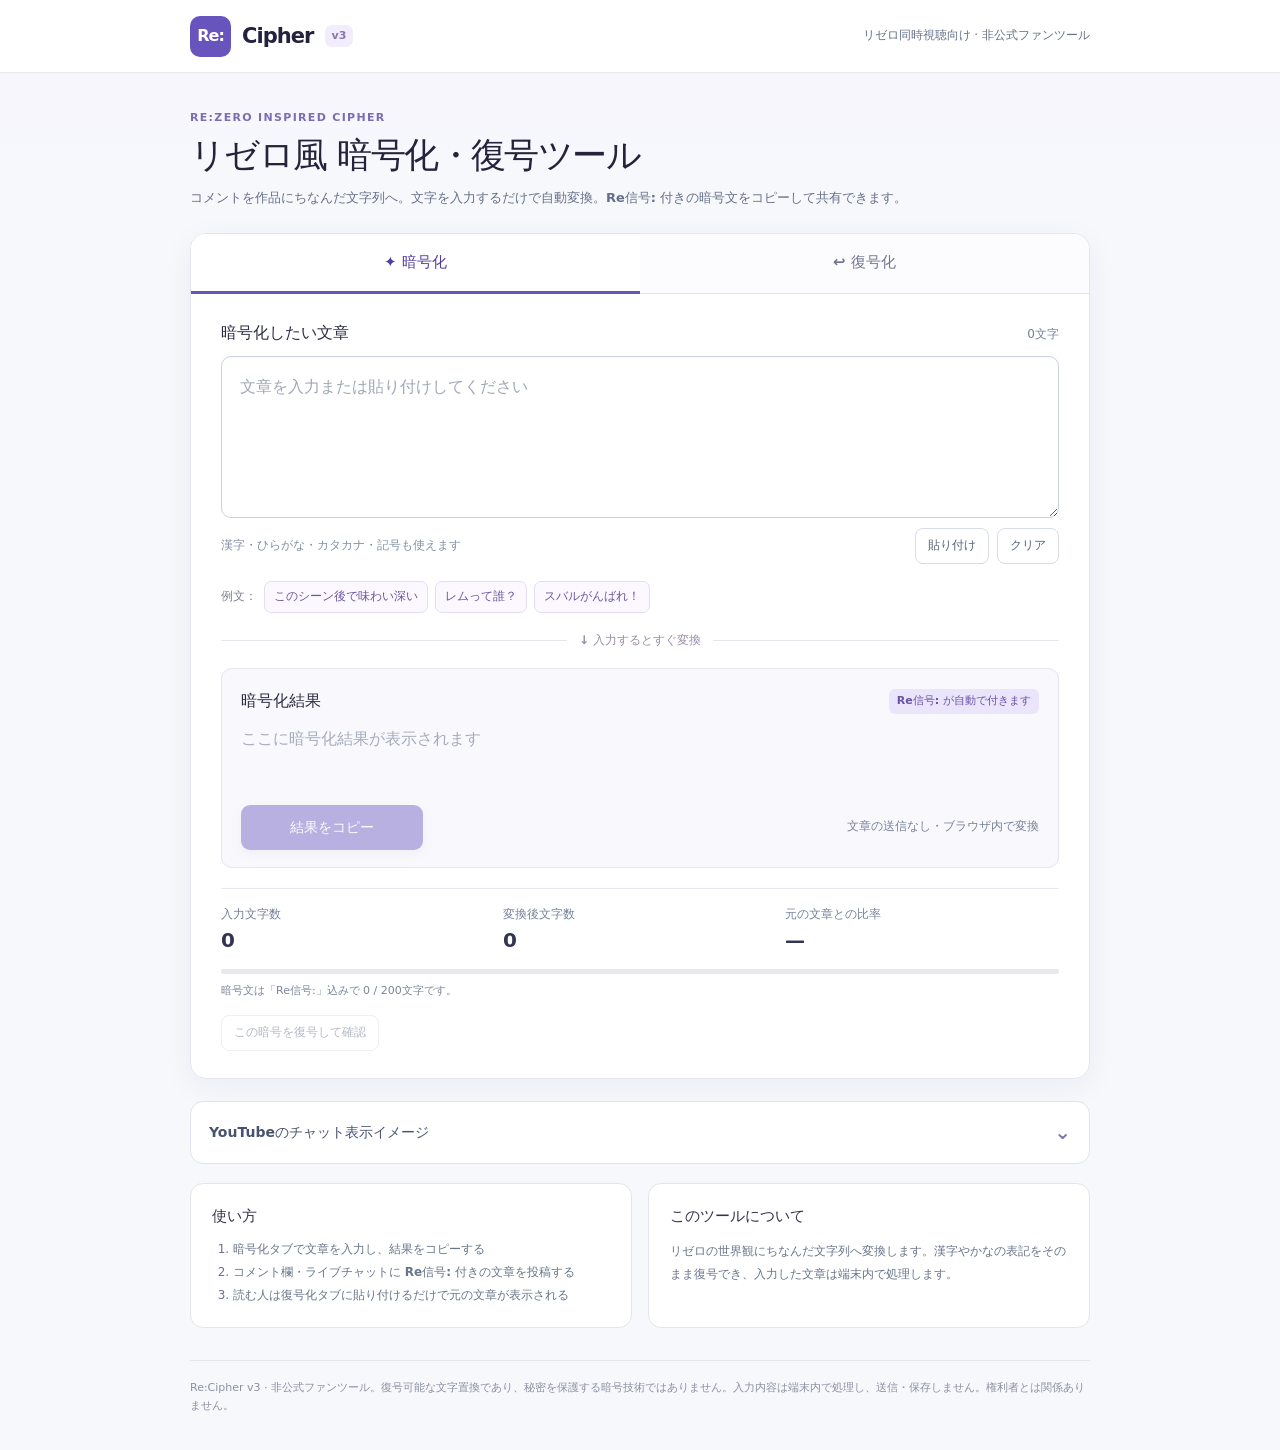
==== commit a7a7e091: "Expand Re:Cipher to 4,300 reversible dictionary entries with 1,000 reserved slots and 新宝島トーア names" ====
--- a/index.html
+++ b/index.html
@@ -15,7 +15,7 @@
 </style>
 </head>
 <body>
-<header class="site-header"><div class="wrap"><div class="brand"><span class="brand-icon">Re:</span><span>Cipher</span><small>v2</small></div><span class="header-label">リゼロ同時視聴向け · 非公式ファンツール</span></div></header>
+<header class="site-header"><div class="wrap"><div class="brand"><span class="brand-icon">Re:</span><span>Cipher</span><small>v3</small></div><span class="header-label">リゼロ同時視聴向け · 非公式ファンツール</span></div></header>
 <main class="wrap">
 <section class="intro"><div class="eyebrow">RE:ZERO INSPIRED CIPHER</div><h1>リゼロ風 暗号化・復号ツール</h1><p>コメントを作品にちなんだ文字列へ。文字を入力するだけで自動変換。<strong>Re信号:</strong> 付きの暗号文をコピーして共有できます。</p></section>
 <section class="tool" aria-label="暗号変換ツール">
@@ -35,10 +35,10 @@
 </section>
 <details class="details" id="preview-details"><summary>YouTubeのチャット表示イメージ</summary><div class="details-body"><div class="comment-preview"><span class="avatar">R</span><div><div class="author">視聴者</div><div class="comment-content" id="preview">Re信号:……</div></div></div><p class="footnote">コピーした暗号文をチャット・コメントに貼り付ける想定です。</p></div></details>
 <div class="help"><section class="help-card"><h2>使い方</h2><ol><li>暗号化タブで文章を入力し、結果をコピーする</li><li>コメント欄・ライブチャットに <strong>Re信号:</strong> 付きの文章を投稿する</li><li>読む人は復号化タブに貼り付けるだけで元の文章が表示される</li></ol></section><section class="help-card"><h2>このツールについて</h2><p>リゼロの世界観にちなんだ文字列へ変換します。漢字やかなの表記をそのまま復号でき、入力した文章は端末内で処理します。</p></section></div>
-<footer class="footer">Re:Cipher v2 · 非公式ファンツール。復号可能な文字置換であり、秘密を保護する暗号技術ではありません。入力内容は端末内で処理し、送信・保存しません。権利者とは関係ありません。</footer>
+<footer class="footer">Re:Cipher v3 · 非公式ファンツール。復号可能な文字置換であり、秘密を保護する暗号技術ではありません。入力内容は端末内で処理し、送信・保存しません。権利者とは関係ありません。</footer>
 </main>
 <div id="toast" class="toast" role="status" aria-live="polite"></div>
-<script id="dictionary" type="application/json">{"version":"2","alphabet":"ナツキスバルエミリアレムラベトロズワーパックフェインハザグヒテペギウマネコィシュカタホプユヘァオドモサニゼヴジチメゲャダガ異世界王魔女精霊契約愛好心楽姉妹君未来信救笑鯨竜章聖剣面白特鬼徽騎士教！？^~","katakana":"ナツキスバルエミリアレムラベトロズワーパックフェインハザグヒテペギウマネコィシュカタホプユヘァオドモサニゼヴジチメゲャダガ","singles":{"リ":"の","ル":"る","ム":"い","イ":"て","ア":"ん","エ":"っ","ベ":"か"},"escape":"ヴ","pairs":{"ゼロ":"で","スバ":"な","レム":"です","ラム":"ます","ユリ":"この","ウス":"よう","マ女":"って","レ愛":"ない","パク":"から","キ心":"ありがとう","ミ愛":"かわいい","ロゼ":"ゼロから","ス女":"そう","ミ好":"好き","ハ聖":"すごい","ハ鯨":"白鯨","レ信":"レム","ス信":"スバル","メ心":"エミリア","ハ姉":"ベアトリス","ペ魔":"ペテルギウス","マ王":"魔女","マ教":"魔女教","ナ世":"王選","ナ来":"異世界","タ愛":"今後に期待","コ愛":"イラスト","ナナ":"けど","ツナ":"それ","キナ":"これ","スナ":"なん","バナ":"だよ","ミナ":"！！","レナ":"！","ラナ":"た","トナ":"う","ロナ":"？","ズナ":"し","ワナ":"だ","ーナ":"ー","パナ":"ス","ッナ":"こ","クナ":"が","フナ":"に","ェナ":"す","ンナ":"ら","ハナ":"は","ザナ":"よ","グナ":"ル","ヒナ":"と","テナ":"あ","ペナ":"れ","ギナ":"…","ウナ":"も","マナ":"ね","ネナ":"ま","コナ":"わ","ィナ":"く","シナ":"w","ュナ":"ム","カナ":"そ","タナ":"、","ホナ":"ン","プナ":"や","ユナ":"ト","ヘナ":"レ","ァナ":"え","オナ":"ち","ドナ":"お","モナ":"き","サナ":"さ","ニナ":"ラ","ゼナ":"バ","ジナ":"リ","チナ":"ッ","メナ":"り","ゲナ":"ゃ","ャナ":"ｗ","ダナ":"^","ガナ":"ア","ラィ":"け","トィ":"イ","ロィ":".","ズィ":":","ワィ":"ど","ーィ":"ロ","パィ":"つ","ッィ":"暴","クィ":"ろ","フィ":"オ","ェィ":"ぎ","ンィ":"e","ハィ":"話","ザィ":"じ","グィ":"見","ヒィ":"ク","ティ":"め","ペィ":"タ","ギィ":"ウ","ウィ":"テ","マィ":"を","ネィ":"食","コィ":"ぁ","ィィ":"ユ","シィ":"言","ュィ":"み","カィ":"・","タィ":"デ","ホィ":"c","プィ":"n","ユィ":"a","ヘィ":"草","ァィ":"人","オィ":"パ","ドィ":"マ","モィ":"r","サィ":"i","ニィ":"シ","ゼィ":"誰","ジィ":"1","チィ":"キ","メィ":"ゼ","ゲィ":"回","ャィ":"ギ","ダィ":"p","ガィ":"-","ナィ":"フ","ツィ":"u","キィ":"〜","スィ":"コ","バィ":"ば","ミィ":"せ","レィ":"期","ッ楽":"_","ク楽":"メ","フ楽":"3","ェ楽":"ほ","ン楽":"l","ハ楽":"g","ザ楽":"ミ","グ楽":"カ","ヒ楽":"大","テ楽":"一","ペ楽":"y","ギ楽":"飲","ウ楽":"ゲ","マ楽":"分","ネ楽":"気","コ楽":"白","ィ楽":"ぇ","シ楽":"ペ","ュ楽":"ド","カ楽":"味","タ楽":"ハ","ホ楽":"ュ","プ楽":"手","ユ楽":"s","ヘ楽":"鯨","ァ楽":"2","オ楽":"ャ","ド楽":"ナ","モ楽":"怠","サ楽":"ェ","ニ楽":"ジ","ゼ楽":"。","ジ楽":"o","チ楽":"ょ","メ楽":"何","ゲ楽":"ご","ャ楽":"エ","ダ楽":"死","ガ楽":"ず","ナ楽":"上","ツ楽":"げ","キ楽":"f","ス楽":"泣","バ楽":"顔","ミ楽":" ","レ楽":"好","ラ楽":"出","ト楽":"ネ","ロ楽":"方","ズ楽":"神","ワ楽":"グ","ー楽":"良","パ楽":"今","グム":"最","ヒム":"間","テム":"サ","ペム":"感","ギム":"8","ウム":"4","マム":"本","ネム":"ベ","コム":"笑","ィム":"チ","シム":"当","ュム":"目","カム":"べ","タム":"前","ホム":"0","プム":"d","ユム":"ぼ","ヘム":"ぜ","ァム":"合","オム":"楽","ドム":"モ","モム":"全","サム":"ガ","ニム":"無","ゼム":"勉","ジム":"女","チム":"ツ","メム":"考","ゲム":"勤","ャム":"～","ダム":"多","ガム":"ぱ","ナム":"者","ツム":"待","キム":"理","スム":"悪","バム":"ぶ","ミム":"次","トム":"日","ロム":"思","ズム":"t","ワム":"子","ーム":"ィ","パム":"時","ッム":"解","クム":"立","フム":"教","ェム":"的","ンム":"深","ハム":"ぐ","ザム":"ぞ","ネド":"ズ","コド":"強","ィド":"偽","シド":"初","ュド":"自","カド":"意","タド":"む","ホド":"ニ","プド":"　","ユド":"逃","ヘド":"戻","ァド":"ワ","オド":"h","ドド":"m","モド":"（","サド":"違","ニド":"界","ゼド":"ケ","ジド":"魔","チド":"ひ","メド":"生","ゲド":"新","ャド":"知","ダド":"(","ガド":")","ナド":"ブ","ツド":"＾","キド":"切","スド":"）","バド":"プ","ミド":"実","レド":"面","ラド":"来","トド":"体","ロド":"b","ズド":"変","ワド":"高","ード":"絶","パド":"」","ッド":"世","クド":"終","フド":"正","ェド":"絵","ンド":"過","ハド":"公","ザド":"視","グド":"「","ヒド":"二","テド":"ボ","ペド":"察","ギド":"助","ウド":"作","マド":"俺","ホ章":"可","プ章":"事","ユ章":"説","ヘ章":"行","ァ章":"不","オ章":"ぅ","ド章":"；","モ章":"画","サ章":"同","ニ章":"力","ゼ章":"入","ジ章":"へ","チ章":"想","メ章":"始","ゲ章":"望","ャ章":"5","ダ章":"度","ガ章":"ざ","ナ章":"物","ツ章":"狂","キ章":"先","ス章":"線","バ章":"ダ","ミ章":"確","レ章":"聴","ラ章":"々","ト章":"定","ロ章":"詰","ズ章":"後","ワ章":"覚","ー章":"場","パ章":"収","ッ章":"ゆ","ク章":"完","フ章":"7","ェ章":"妹","ン章":"聞","ハ章":"曲","ザ章":"ふ","グ章":"名","ヒ章":"美","テ章":"持","ペ章":"許","ギ章":"ポ","ウ章":"ヒ","マ章":"君","ネ章":"選","コ章":"半","ィ章":"信","シ章":"張","ュ章":"精","カ章":"心","タ章":"怖","モフ":"ぽ","サフ":"地","ニフ":"K","ゼフ":"転","ジフ":"直","チフ":"部","メフ":"⋯","ゲフ":"配","ャフ":"頑","ダフ":"三","ガフ":"G","ナフ":"明","ツフ":"愛","キフ":"び","スフ":"対","バフ":"金","ミフ":"商","レフ":"王","ラフ":"候","トフ":"補","ロフ":"番","ズフ":"ホ","ワフ":"口","ーフ":"記","パフ":"厳","ッフ":"字","クフ":"ァ","フフ":"M","ェフ":"情","ンフ":"点","ハフ":"像","ザフ":"通","グフ":"?","ヒフ":"男","テフ":"動","ペフ":"決","ギフ":"章","ウフ":"売","マフ":"釣","ネフ":"流","コフ":"B","ィフ":"k","シフ":"化","ュフ":"聖","カフ":"P","タフ":"声","ホフ":"普","プフ":"影","ユフ":"屋","ヘフ":"緑","ァフ":"第","オフ":"罪","ドフ":"憶","ゲダ":"優","ャダ":"剣","ダダ":"別","ガダ":"文","ナダ":"油","ツダ":"消","キダ":"特","スダ":"態","バダ":"滅","ミダ":"取","レダ":"脳","ラダ":"残","トダ":"反","ロダ":"伏","ズダ":"１","ワダ":"論","ーダ":"欲","パダ":"爆","ッダ":"敵","クダ":"保","フダ":"長","ェダ":"２","ンダ":"E","ハダ":"中","ザダ":"開","グダ":"観","ヒダ":"映","テダ":"セ","ペダ":"性","ギダ":"戦","ウダ":"音","マダ":"状","ネダ":"落","コダ":"ぉ","ィダ":"巨","シダ":"ぃ","ュダ":"題","カダ":"未","タダ":"険","ホダ":"久","プダ":"O","ユダ":"代","ヘダ":"量","ァダ":"３","オダ":"勝","ドダ":"ョ","モダ":"呼","サダ":"少","ニダ":"指","ゼダ":"発","ジダ":"下","チダ":"枠","メダ":"主","ス！":"忘","バ！":"似","ミ！":"ノ","レ！":"A","ラ！":"火","ト！":"頭","ロ！":"ビ","ズ！":"法","ワ！":"成","ー！":"逆","パ！":"相","ッ！":"去","ク！":";","フ！":"D","ェ！":"単","ン！":"書","ハ！":"v","ザ！":"6","グ！":"失","ヒ！":"存","テ！":"数","ペ！":"振","ギ！":"元","ウ！":"憫","マ！":"ぬ","ネ！":"緒","コ！":"会","ィ！":"゛","シ！":"四","ュ！":"他","カ！":"苦","タ！":"在","ホ！":"!","プ！":"問","ユ！":"応","ヘ！":"色","ァ！":"頼","オ！":"救","ド！":"ヤ","モ！":"否","サ！":"繋","ニ！":"→","ゼ！":"重","ジ！":"報","チ！":"然","メ！":"余","ゲ！":"怪","ャ！":"T","ダ！":"能","ガ！":"夢","ナ！":"早","ツ！":"責","キ！":"震","ズウ":"比","ワウ":"突","ーウ":"猫","パウ":"ピ","ッウ":"了","クウ":"語","フウ":"嬉","ェウ":"底","ンウ":"調","ハウ":"況","ザウ":"辛","グウ":"活","ヒウ":"障","テウ":"害","ペウ":"達","ギウ":"ゴ","ウウ":"千","マウ":"簡","ネウ":"弾","コウ":"水","ィウ":"曜","シウ":"光","ュウ":"小","カウ":"扱","タウ":"裕","ホウ":"関","プウ":"V","ユウ":"割","ヘウ":"得","ァウ":"返","オウ":"ォ","ドウ":"登","モウ":"担","サウ":"描","ニウ":"山","ゼウ":"平","ジウ":"憎","チウ":"怒","メウ":"号","ゲウ":"ソ","ャウ":"湯","ダウ":"断","ガウ":"以","ナウ":"限","ツウ":"痛","キウ":"凄","スウ":"捨","バウ":"負","ミウ":"R","レウ":"洗","ラウ":"毒","トウ":"竜","ロウ":"伝","ェ約":"素","ン約":"遅","ハ約":"兄","ザ約":"家","グ約":"編","ヒ約":"急","テ約":"真","ペ約":"抜","ギ約":"壊","ウ約":"着","マ約":"J","ネ約":"弱","コ約":"増","ィ約":"足","シ約":"謎","ュ約":"服","カ約":"際","タ約":"創","ホ約":"I","プ約":"氷","ユ約":"熱","ヘ約":"獣","ァ約":"命","オ約":"士","ド約":"釈","モ約":"仲","サ約":"冷","ニ約":"疲","ゼ約":"復","ジ約":"石","チ約":"仕","メ約":"月","ゲ約":"ｰ","ャ約":"殺","ダ約":"哀","ガ約":"乱","ナ約":"姉","ツ約":"酷","キ約":"妄","ス約":"U","バ約":"癖","ミ約":"徴","レ約":"再","ラ約":"引","ト約":"身","ロ約":"学","ズ約":"礼","ワ約":"焼","ー約":"葉","パ約":"歳","ッ約":"奴","ク約":"N","フ約":"幸","ペミ":"薄","ギミ":"常","ウミ":"ザ","マミ":"運","ネミ":"辺","コミ":"輩","ィミ":"外","シミ":"４","ュミ":"霊","カミ":"駄","タミ":"『","ホミ":"』","プミ":"原","ユミ":"読","ヘミ":"空","ァミ":"付","オミ":"降","ドミ":"毛","モミ":"改","サミ":"略","ニミ":"使","ゼミ":"倒","ジミ":"任","チミ":"僕","メミ":"止","ゲミ":"判","ャミ":"づ","ダミ":"用","ガミ":"門","ナミ":"難","ツミ":"ゥ","キミ":"様","スミ":"腕","バミ":"整","ミミ":"歌","レミ":"馬","ラミ":"台","トミ":"詞","ロミ":"休","ズミ":"殴","ワミ":"惑","ーミ":"続","パミ":"買","ッミ":"周","クミ":"連","フミ":"進","ェミ":"択","ンミ":"展","ハミ":"豚","ザミ":"追","グミ":"激","ヒミ":"●","テミ":"痕","シユ":"跡","ュユ":"向","カユ":"醜","タユ":"爺","ホユ":"弟","プユ":"ﾊ","ユユ":"告","ヘユ":"･","ァユ":"史","オユ":"晴","ドユ":"毎","モユ":"近","サユ":"員","ニユ":"染","ゼユ":"探","ジユ":"迷","チユ":"汚","メユ":"頃","ゲユ":"幼","ャユ":"年","ダユ":"順","ガユ":"験","ナユ":"妙","ツユ":"嫌","キユ":"居","スユ":"推","バユ":"←","ミユ":"結","レユ":"低","ラユ":"帽","トユ":"集","ロユ":"鬼","ズユ":"村","ワユ":"退","ーユ":"\"","パユ":"慢","ッユ":"C","クユ":"超","フユ":"騎","ェユ":"更","ンユ":"内","ハユ":"護","ザユ":"露","グユ":"嘘","ヒユ":"辣","テユ":"困","ペユ":"準","ギユ":"備","ウユ":"己","マユ":"側","ネユ":"敗","コユ":"速","ィユ":"癒","ヘ救":"皆","ァ救":"客","オ救":"旦","ド救":"木","モ救":"，","サ救":"必","ニ救":"鬱","ゼ救":"ｋ","ジ救":"錯","チ救":"破","メ救":"悲","ゲ救":"悟","ャ救":"ﾞ","ダ救":"睡","ガ救":"眠","ナ救":"伸","ツ救":"鼻","キ救":"折","ス救":"涙","バ救":"筋","ミ救":"犠","レ救":"牲","ラ救":"捉","ト救":"安","ロ救":"願","ズ救":"~","ワ救":"緩","ー救":"差","パ救":"塗","ッ救":"表","ク救":"現","フ救":"適","ェ救":"ぺ","ン救":"西","ハ救":"雑","ザ救":"微","グ救":"具","ヒ救":"X","テ救":"型","ペ救":"質","ギ救":"類","ウ救":"ｶ","マ救":"要","ネ救":"般","コ救":"構","ィ救":"五","シ救":"系","ュ救":"団","カ救":"田","タ救":"吉","ホ救":"荒","プ救":"ゅ","ユ救":"役","ゼー":"迫","ジー":"松","チー":"沢","メー":"傲","ゲー":"獄","ャー":"踊","ダー":"耳","ガー":"淫","ナー":"厨","ツー":"属","キー":"建","スー":"響","バー":"段","ミー":"帰","レー":"´","ラー":"`","トー":"等","ロー":"璧","ズー":"汲","ワー":"雀","ーー":"姫","パー":"静","ッー":"避","クー":"評","フー":"根","ェー":"混","ンー":"匂","ハー":"♪","ザー":"経","グー":"病","ヒー":"褒","テー":"欄","ペー":"試","ギー":"崩","ウー":"血","マー":"煽","ネー":"加","コー":"喧","ィー":"嘩","シー":"店","ュー":"談","カー":"充","ター":"電","ホー":"霧","プー":"八","ユー":"ｯ","ヘー":"采","ァー":"練","オー":"風","ドー":"天","モー":"井","サー":"S","ニー":"果","ガチ":"ﾃ","ナチ":"放","ツチ":"ｲ","キチ":"噛","スチ":"案","バチ":"版","ミチ":"形","レチ":"族","ラチ":"辿","トチ":"眼","ロチ":"週","ズチ":"約","ワチ":"耐","ーチ":"肯","パチ":"刺","ッチ":"炙","クチ":"船","フチ":"予","ェチ":"働","ンチ":"♡","ハチ":"泥","ザチ":"棒","グチ":"注","ヒチ":"危","テチ":"認","ペチ":"親","ギチ":"暗","ウチ":"散","マチ":"短","ネチ":"圧","コチ":"凹","ィチ":"偵","シチ":"京","ュチ":"＝","カチ":"概","タチ":"念","ホチ":"惚","プチ":"和","ユチ":"屈","ヘチ":"ﾆ","ァチ":"複","オチ":"ヘ","ドチ":"非","モチ":"式","サチ":"条","ニチ":"遭","ゼチ":"列","ジチ":"幻","チチ":"勢","メチ":"揚","ゲチ":"掻","ャチ":"込","ダチ":"岡","レ徽":"宝","ラ徽":"季","ト徽":"節","ロ徽":"涛","ズ徽":"凍","ワ徽":"投","ー徽":"器","パ徽":"谷","ッ徽":"膝","ク徽":"枕","フ徽":"術","ェ徽":"飯","ン徽":"驚","ハ徽":"：","ザ徽":"喋","グ徽":"ω","ヒ徽":"柄","テ徽":"欠","ペ徽":"鳴","ギ徽":"係","ウ徽":"麻","マ徽":"魂","ネ徽":"⁈","コ徽":"城","ィ徽":"鉄","シ徽":"球","ュ徽":"依","カ徽":"寝","タ徽":"専","ホ徽":"恋","プ徽":"我","ユ徽":"寄","ヘ徽":"遠","ァ徽":"貴","オ徽":"忙","ド徽":"横","モ徽":"跳","サ徽":"髪","ニ徽":"紹","ゼ徽":"介","ジ徽":"陣","チ徽":"営","メ徽":"含","ゲ徽":"肝","ャ徽":"裏","ダ徽":"脈","ガ徽":"Ａ","ナ徽":"Ｎ","ツ徽":"利","キ徽":"装","ス徽":"趣","バ徽":"占","ミ徽":"漏","パヒ":"策","ッヒ":"北","クヒ":"座","フヒ":"購","ェヒ":"払","ンヒ":"基","ハヒ":"樹","ザヒ":"穏","グヒ":"ﾀ","ヒヒ":"広","テヒ":"易","ペヒ":"積","ギヒ":"鮮","ウヒ":"盤","マヒ":"攻","ネヒ":"∀","コヒ":"訓","ィヒ":"個","シヒ":"闘","ュヒ":"歯","カヒ":"飛","タヒ":"築","ホヒ":"献","プヒ":"ぴ","ユヒ":"恐","ヘヒ":"盛","ァヒ":"防","オヒ":"虐","ドヒ":"満","モヒ":"Y","サヒ":"H","ニヒ":"L","ゼヒ":"叫","ジヒ":"臓","チヒ":"ｻ","メヒ":"ﾜ","ゲヒ":"ﾅ","ャヒ":"喚","ダヒ":"潰","ガヒ":"ﾈ","ナヒ":"件","ツヒ":"途","キヒ":"遺","スヒ":"提","バヒ":"背","ミヒ":"７","レヒ":"F","ラヒ":"憩","トヒ":"起","ロヒ":"劇","ズヒ":"処","ワヒ":"燃","ーヒ":"撃","ザ女":"受","グ女":"朝","ヒ女":"ｽ","テ女":"塩","ペ女":"契","ギ女":"ﾎ","ウ女":"極","ネ女":"仮","コ女":"道","ィ女":"吐","シ女":"腺","ュ女":"j","カ女":"沁","タ女":"惨","ホ女":"ｑ","プ女":"襲","ユ女":"品","ヘ女":"巻","ァ女":"由","オ女":"喪","ド女":"―","モ女":"致","サ女":"叩","ニ女":"Q","ゼ女":"右","ジ女":"６","チ女":"勿","メ女":"討","ゲ女":"伐","ャ女":"協","ダ女":"舎","ガ女":"炎","ナ女":"躍","ツ女":"領","キ女":"遊","バ女":"鼠","ミ女":"樽","レ女":"８","ラ女":"５","ト女":"Ｋ","ロ女":"犬","ズ女":"－","ワ女":"競","ー女":"丁","パ女":"昔","ッ女":"掠","ク女":"懐","フ女":"守","ェ女":"鑑","ン女":"慣","ハ女":"︎","マス":"縷","ネス":"宮","コス":"拡","ィス":"固","シス":"万","ュス":"齢","カス":"殊","タス":"堀","ホス":"詳","プス":"惹","ユス":"紛","ヘス":"菓","ァス":"魚","オス":"野","ドス":"遇","モス":"擬","サス":"僚","ニス":"爵","ゼス":"儚","ジス":"紫","チス":"荷","メス":"濃","ゲス":"乾","ャス":"燥","ダス":"帯","ガス":"筆","ナス":"印","ツス":"象","キス":"禎","スス":"丞","バス":"芸","ミス":"闇","レス":"伊","ラス":"之","トス":"監","ロス":"督","ズス":"摘","ワス":"父","ース":"娘","パス":"国","ッス":"瞬","クス":"兵","フス":"称","ェス":"室","ンス":"隊","ハス":"鈍","ザス":"沙","グス":"輔","ヒス":"育","テス":"階","ペス":"栄","ギス":"ぢ","タカ":"損","ホカ":"箸","プカ":"妖","ユカ":"徳","ヘカ":"息","ァカ":"共","オカ":"軽","ドカ":"砕","モカ":"崇","サカ":"拝","ニカ":"%","ゼカ":"浅","ジカ":"@","チカ":"従","メカ":"抑","ゲカ":"慮","ャカ":"咀","ダカ":"嚼","ガカ":"童","ナカ":"貞","ツカ":"股","キカ":"窓","スカ":"臣","バカ":"枚","ミカ":"舌","レカ":"雰","ラカ":"囲","トカ":"奈","ロカ":"義","ズカ":"操","ワカ":"替","ーカ":"政","パカ":"治","ッカ":"抵","クカ":"ヨ","フカ":"拠","ェカ":"擁","ンカ":"宿","ハカ":"暖","ザカ":"Ｂ","グカ":"喜","ヒカ":"舐","テカ":"乗","ペカ":"兜","ギカ":"隠","ウカ":"渋","マカ":"滞","ネカ":"私","コカ":"貸","ィカ":"滑","シカ":"格","ュカ":"効","カカ":"胸","ド君":"組","モ君":"牙","サ君":"”","ニ君":"鹿","ゼ君":"額","ジ君":"才","チ君":"習","メ君":"池","ゲ君":"ヶ","ャ君":"ｷ","ダ君":"０","ガ君":"課","ナ君":"海","ツ君":"洋","キ君":"駆","ス君":"醒","バ君":"徒","ミ君":"匹","レ君":"楚","ラ君":"塞","ト君":"⇔","ロ君":"豪","ズ君":"華","ワ君":"秀","ー君":"桶","パ君":"肉","ッ君":"亡","ク君":"囮","フ君":"首","ェ君":"ﾄ","ン君":"ﾝ","ハ君":"健","ザ君":"刀","グ君":"鳥","ヒ君":"肌","テ君":"臭","ペ君":"衛","ギ君":"矢","ウ君":"供","マ君":"尊","ネ君":"踏","コ君":"独","ィ君":"臨","シ君":"召","ュ君":"犯","カ君":"位","タ君":"ｪ","ホ君":"里","プ君":"秘","ユ君":"密","ヘ君":"誤","ァ君":"糸","オ君":"氏","メト":"挟","ゲト":"唐","ャト":"揺","ダト":"呂","ガト":"律","ナト":"煎","ツト":"◯","キト":"双","スト":"菜","バト":"揮","ミト":"唾","レト":"青","ラト":"➞","トト":"黙","ロト":"↑","ズト":"蹴","ワト":"程","ート":"罰","パト":"束","ット":"ｾ","クト":"ﾛ","フト":"ｱ","ェト":"茶","ント":"走","ハト":"吹","ザト":"肢","グト":"校","ヒト":"計","テト":"烈","ペト":"産","ギト":"労","ウト":"裁","マト":"縫","ネト":"挑","コト":"姿","ィト":"鳩","シト":"W","ュト":"甘","カト":"互","タト":"腹","ホト":"喰","プト":"丸","ユト":"絞","ヘト":"挫","ァト":"抱","オト":"故","ドト":"稀","モト":"有","サト":"杉","ニト":"締","ゼト":"撫","ジト":"所","チト":"送","キニ":"9","スニ":"左","バニ":"骸","ミニ":"材","レニ":"料","ラニ":"揃","トニ":"塔","ロニ":"参","ズニ":"憤","ワニ":"容","ーニ":"御","パニ":"遡","ッニ":"及","クニ":"接","フニ":"糞","ェニ":"母","ンニ":"捕","ハニ":"曖","ザニ":"昧","グニ":"漁","ヒニ":"旗","テニ":"狩","ペニ":"角","ギニ":"愚","ウニ":"費","マニ":"業","ネニ":"車","コニ":"Ｐ","ィニ":"Ｃ","シニ":"Ｉ","ュニ":"Ｇ","カニ":"幕","タニ":"太","ホニ":"郎","プニ":",","ユニ":"例","ヘニ":"刻","ァニ":"阪","オニ":"覗","ドニ":"仰","モニ":"企","サニ":"寧","ニニ":"識","ゼニ":"著","ジニ":"拷","チニ":"ゾ","メニ":"ｎ","ゲニ":"傷","ャニ":"為","ダニ":"並","ガニ":"貌","ナニ":"歴","ツニ":"漂","ロ面":"暇","ズ面":"民","ワ面":"図","ー面":"園","パ面":"った","ッ面":"オットー","ク面":"www","フ面":"-crying:","ェ面":"-purple-","ン面":"e-crying","ハ面":"le-cryin","ザ面":"ple-cryi","グ面":"purple-c","ヒ面":"rple-cry","テ面":"urple-cr","ペ面":"バル","ギ面":"スバ","ウ面":"ルギウス","マ面":"crying","ネ面":"オット","コ面":"-crying","ィ面":"-purple","シ面":"crying:","ュ面":"e-cryin","カ面":"le-cryi","タ面":"ple-cry","ホ面":"purple-","プ面":"rple-cr","ユ面":"urple-c","ヘ面":"レムって","ァ面":"ゲオルギウス","オ面":"ww","ド面":"すぎる","モ面":"レムって誰","サ面":"暴飲！暴食！","ニ面":"かわい","ゼ面":"かった","ジ面":"わいい","チ面":"wwww","メ面":"んだ","ゲ面":"……","ャ面":"...","ダ面":"ｗｗｗ","ガ面":"cryin","ナ面":"rying","ツ面":"すぎ","キ面":":face-pu","ス面":"ace-purp","バ面":"ce-purpl","ミ面":"e-purple","レ面":"face-pur","ラ面":"ってる","ト面":"-cryin","フン":"-purpl","ェン":"e-cryi","ンン":"le-cry","ハン":"ple-cr","ザン":"purple","グン":"rple-c","ヒン":"rying:","テン":"urple-","ペン":"暴飲！暴食","ギン":"ユリウス","ウン":"wwwww","マン":"こんてんち","ネン":"して","コン":"オルギウス","ィン":"ゲオルギウ","シン":"トー","ュン":"ｗｗ","カン":"ing","タン":"ギウス","ホン":"飲！暴食！","プン":"..","ユン":"ラインハルト","ヘン":"！！！","ァン":"face","オン":"テルギウス","ドン":"ペテルギウ","モン":":face-p","サン":"ace-pur","ニン":"ce-purp","ゼン":"e-purpl","ジン":"face-pu","チン":"パック","メン":":face-","ゲン":"じゃない","ャン":"ムって誰","ダン":"トーアさん","ガン":"リ！ゼロ！","ナン":"わい","ツン":"ムって","キン":"cryi","スン":"ryin","バン":"ying","ミン":"-cryi","レン":"-purp","ラン":":face","トン":"e-cry","ロン":"le-cr","ズン":"ple-c","ワン":"purpl","ーン":"rple-","パン":"urple","ッン":"ying:","クン":"ちゃ","テ世":"暴飲！暴","ペ世":"ｗｗｗｗ","ギ世":"てんち","ウ世":"crying::","マ世":"こと","ネ世":"ゲオルギ","コ世":"飲！暴食","ィ世":"ット","シ世":"ace-pu","ュ世":"ce-pur","カ世":"e-purp","タ世":"face-p","ホ世":"wwwwww","プ世":"暴食","ユ世":"こんてん","ヘ世":"なかった","ァ世":"んてんち","オ世":"！暴食！","ド世":"インハルト","モ世":"ラインハル","サ世":"ing:","ニ世":"オルギウ","ゼ世":"てくれ","ジ世":"face-","チ世":"さん","メ世":"！！！！","ゲ世":"かわ","ャ世":"じゃな","ダ世":"んだよ","ガ世":"アナスタシア","ツ世":"テルギウ","キ世":"ペテルギ","ス世":"g::face-","バ世":"ing::fac","ミ世":"ing_face","レ世":"ng::face","ラ世":"ちゃん","ト世":"って誰","ロ世":"リ！ゼロ","ズ世":"！ゼロ！","ワ世":"ハムスター","ー世":"rying::","パ世":"いな","ッ世":"ゼロ","ク世":"しい","フ世":"だった","ェ世":"ぎる","ン世":"トーアさ","ハ世":"ーアさん","ザ世":"トーア","グ世":"偽フェルト","ヒ世":"味わい深い","ィ~":"んで","シ~":"ng_face:","ュ~":"レムって誰のこと","カ~":"ですか","タ~":"言って","ホ~":"-cry","プ~":"-pur","ユ~":":fac","ヘ~":"e-cr","ァ~":"le-c","オ~":"ple-","ド~":"purp","モ~":"rple","サ~":"urpl","ニ~":"アルデバラン","ゼ~":"^^","ジ~":"てく","チ~":"ace-p","メ~":"ce-pu","ゲ~":"e-pur","ャ~":"いよ","ダ~":"じゃ","ガ~":"！？","ナ~":"ing_","ツ~":"暴飲！","キ~":"レムって誰の","ス~":"キャラ","バ~":"！暴食","ミ~":"スバルの","レ~":"フェルト","ラ~":"::face-","ト~":"g::face","ロ~":"ing::fa","ズ~":"ing_fac","ワ~":"ng::fac","ー~":"ng_face","パ~":"::face-p","ッ~":"rying::f","ク~":"ying::fa","フ~":"のこと","ェ~":"ゲオル","ン~":"んな","ハ~":"....","ザ~":"インハル","グ~":"ラインハ","ヒ~":"ンハルト","テ~":"てない","ペ~":"アナスタシ","ギ~":"ナスタシア","ウ~":"ｗｗｗｗｗ","マ~":"ying::","ネ~":"した","コ~":"ック","ユコ":"ace-","ヘコ":"g_face:","ァコ":"ムって誰のこと","オコ":"レムって誰のこ","ドコ":"ある","モコ":"よね","サコ":"なんだ","ニコ":"おつてんち","ゼコ":"ここ","ジコ":"んだよな","チコ":"クルシュ","メコ":"味わい深","ゲコ":"暴飲暴食","ャコ":"::face","ダコ":"ng","ガコ":"だよな","ナコ":"アさん","ツコ":"エミリ","キコ":"ミリア","スコ":"くな","バコ":"暴飲","ミコ":"こんて","レコ":"なかっ","ラコ":"なって","トコ":"んてん","ロコ":"ゼロ！","ズコ":"のこと？","ワコ":"スバルは","ーコ":"ハムスタ","パコ":"ムスター","ッコ":".....","クコ":"ing::","フコ":"アルデバラ","ェコ":"スバルくん","ンコ":"ルデバラン","ハコ":"ying::f","ザコ":"in","グコ":"だから","ヒコ":"g::fac","テコ":"g_face","ペコ":"ing::f","ギコ":"ing_fa","ウコ":"ng::fa","マコ":"ng_fac","ネコ":"って誰のこと","ココ":"レムって誰？","ィコ":"crying_f","シコ":"rying_fa","ュコ":"ying_fac","カコ":"よな","タコ":"してくれ","ホコ":"わい深い","プコ":"偽フェル","ニ心":"きた","ゼ心":"だけ","ジ心":"ですね","チ心":"ない？","ゲ心":"みたい","ャ心":"じゃない？","ダ心":"カルステン","ガ心":"ムって誰の","ナ心":"なぁ","ツ心":"っちゃ","ス心":"ce-p","バ心":"e-pu","ミ心":"wwwwwww","レ心":"にな","ラ心":"_face:","ト心":"トーアさんの","ロ心":"パトラッシュ","ズ心":"ムって誰のこ","ワ心":"e-c","ー心":"いから","パ心":"ing_f","ッ心":"デスカーン","ク心":"！！！！！","フ心":"e-","ェ心":"だっ","ン心":"なっ","ハ心":"みたいな","ザ心":":clappin","グ心":"apping_h","ヒ心":"clapping","テ心":"g_hands:","ペ心":"ing_hand","ギ心":"lapping_","ウ心":"ng_hands","マ心":"ping_han","ネ心":"pping_ha","コ心":"ムって誰のこと？","ィ心":"モデレーターさん","シ心":"どう","ュ心":"pur","カ心":"・・・","タ心":"ーアさ","ホ心":"かな","プ心":"んち","ユ心":"か？","ヘ心":"デス","ァ心":":fa","オ心":"le-","ド心":"ple","モ心":"ないよ","サ心":"んです","ダレ":"リゼロ","ガレ":"偽フェ","ナレ":"アナスタ","ツレ":"スタシア","キレ":"スバルく","スレ":"ナスタシ","バレ":"ネタバレ","ミレ":"誰のこと","レレ":"::fac","ラレ":"怠惰デスね","トレ":"誰のこと？","ロレ":"こんてんちー","ズレ":"こんてんち！","ワレ":"ｗｗｗｗｗｗ","ーレ":"crying_","パレ":"rying_f","ッレ":"ying_fa","クレ":"って誰のこと？","フレ":"、、","ェレ":"ても","ンレ":"れる","ハレ":"ng_","ザレ":"、、、","グレ":"こと？","ヒレ":"らない","テレ":"たい","ペレ":"だろ","ギレ":"ルト","ウレ":"怠惰","マレ":"おつてん","ネレ":"ってない","コレ":"って誰の","ィレ":"つてんち","シレ":"ですか？","ュレ":"んですか","カレ":"スバルが","タレ":"てた","ホレ":"なる","プレ":"やっ","ユレ":"ないの","ヘレ":"スター","ァレ":"味わい","オレ":"_face","ドレ":"g::fa","モレ":"g_fac","サレ":"ng::f","ニレ":"ng_fa","ゼレ":"おおおおお","ジレ":"って誰のこ","チレ":"て誰のこと","メレ":"ゼロから！","ゲレ":"ムって誰？","ャレ":":eyes-pu","ミオ":":loudly_","レオ":"_crying_","ラオ":"dly_cryi","トオ":"es-purpl","ロオ":"eyes-pur","ズオ":"loudly_c","ワオ":"ly_cryin","ーオ":"oudly_cr","パオ":"s-purple","ッオ":"udly_cry","クオ":"y_crying","フオ":"yes-purp","ェオ":"くれ","ンオ":"すか","ハオ":"ねぇ","ザオ":"言っ","グオ":"......","ヒオ":"おおおおおお","テオ":"るよ","ペオ":"^ ^","ギオ":"になっ","ウオ":"るんだ","マオ":"わかる","ネオ":"インハ","コオ":"デスね","ィオ":"ng::","シオ":"ああああ","ュオ":"おおおお","カオ":"ちゃった","タオ":"てくれる","ホオ":"アルデバ","プオ":"デバラン","ユオ":"バルくん","ヘオ":"ラッシュ","ァオ":"ルデバラ","オオ":"怠惰デス","ドオ":":clappi","モオ":"_hands:","サオ":"apping_","ニオ":"clappin","ゼオ":"g_hands","ジオ":"ing_han","チオ":"lapping","メオ":"ng_hand","ゲオ":"ping_ha","ャオ":"pping_h","ダオ":"デレーターさん","ガオ":"モデレーターさ","ナオ":"ｗｗｗｗｗｗｗ","ツオ":"っち","キオ":"ゲオ","スオ":"っと","バオ":"ゃな","ー竜":"らな","パ竜":"ラム","ッ竜":"いんだ","ク竜":"くない","フ竜":"してく","ェ竜":"そうだ","ン竜":"るのか","ハ竜":"ルシュ","ザ竜":"face:","グ竜":"あああああ","ヒ竜":"トラッシュ","テ竜":"パトラッシ","ペ竜":"ーアさんの","ギ竜":"立ちなさい","ウ竜":"こん","マ竜":"ライ","ネ竜":"？？","コ竜":"てんちー","ィ竜":"のスバル","シ竜":"ゃない？","ュ竜":"カルステ","カ竜":"ルステン","タ竜":"てな","ホ竜":"フェ","プ竜":"あああ","ユ竜":"からな","ヘ竜":"ってい","ァ竜":"ってな","オ竜":"なんで","ド竜":"ゼロか","モ竜":"ロから","サ竜":"rying_","ニ竜":"ying_f","ゼ竜":"ああああああ","ジ竜":"て誰のこと？","チ竜":"ああ","メ竜":"うん","ゲ竜":"て誰","ャ竜":"とか","ダ竜":"れた","ガ竜":"れは","ナ竜":"スタ","ツ竜":"ユリ","キ竜":"::clappi","ス竜":"_hands::","バ竜":"ands::cl","ミ竜":"ds::clap","レ竜":"hands::c","ラ竜":"nds::cla","ト竜":"s::clapp","ロ竜":"ｗｗｗｗｗｗｗｗ","ズ竜":"たか","ワ竜":"わか","ハク":"おおお","ザク":"ここで","グク":"それは","ヒク":"そんな","テク":"るから","ペク":"ng_f","ギク":"うううう","ウク":"スカーン","マク":"スバル…","ネク":"スライド","コク":"デスカー","ィク":"んてんちー","シク":"んてんち！","ュク":":eyes-p","カク":":loudly","タク":"_crying","ホク":"dly_cry","プク":"es-purp","ユク":"eyes-pu","ヘク":"loudly_","ァク":"ly_cryi","オク":"oudly_c","ドク":"s-purpl","モク":"udly_cr","サク":"y_cryin","ニク":"yes-pur","ゼク":"おおおおおおお","ジク":"うわ","チク":"でも","メク":"まで","ゲク":"ペテ","ャク":"ーア","ダク":"3話","ガク":"うな","ナク":"イン","ツク":"してる","キク":"しない","スク":"すか？","バク":"ないか","ミク":"楽しみ","レク":"？？？","ラク":"んと","トク":"シュ","ロク":"::fa","ズク":"ください","ワク":"って誰？","ーク":"るんだよ","ック":"グステコ","クク":"惰デスね","フク":"新キャラ","ェク":":clapp","ンク":"_hands","ウャ":"apping","マャ":"clappi","ネャ":"g_hand","コャ":"hands:","ィャ":"ing_ha","シャ":"lappin","ュャ":"ng_han","カャ":"ping_h","タャ":"pping_","ホャ":"うううううう","プャ":"デレーターさ","ユャ":"モデレーター","ヘャ":"レーターさん","ァャ":"！！！！！！","オャ":"する","ドャ":"たら","モャ":"ユ！","サャ":"リア","ニャ":"見て","ゼャ":"ううう","ジャ":"たいな","チャ":"だよね","メャ":"てくる","ゲャ":"れない","ャャ":"マジで","ダャ":"_hand","ガャ":"ううううう","ナャ":"おお","ツャ":"しな","キャ":"ター","スャ":"かも","バャ":"すね","ミャ":"のこ","レャ":"れて","ラャ":"18話","トャ":"いいよ","ロャ":"うまい","ズャ":"くなっ","ワャ":"そうな","ーャ":"だけど","パャ":"だろう","ッャ":"ってた","クャ":":eye","フャ":"_fac","ェャ":"eyes","ンャ":"g::f","ハャ":"g_fa","ザャ":"くなって","グャ":"ちゃんと","ヒャ":"て誰のこ","テャ":"ないから","ペャ":"フェリス","ギャ":"ロから！","カ教":"::clapp","タ教":"ands::c","ホ教":"ds::cla","プ教":"hands::","ユ教":"nds::cl","ヘ教":"s::clap","ァ教":"あああああああ","オ教":"ううううううう","ド教":"から入れる保険","モ教":"ゲオルギウスで","サ教":"ナツキ・スバル","ニ教":"wwwwwwww","ゼ教":"cr","ジ教":"えて","チ教":"され","メ教":"らい","ゲ教":"いよな","ャ教":"これは","ダ教":"ちゃう","ガ教":"ちゃっ","ナ教":"やった","ツ教":"ネタバ","キ教":"バルく","ス教":"レムの","バ教":"ying_","ミ教":"かっこいい","レ教":"レムの英雄","ラ教":"暴飲暴食！","ト教":"言ってない","ロ教":":eyes-","ズ教":":loudl","ワ教":"_cryin","ー教":"dly_cr","パ教":"es-pur","ッ教":"eyes-p","ク教":"loudly","フ教":"ly_cry","ェ教":"oudly_","ン教":"s-purp","ハ教":"udly_c","ザ教":"y_cryi","グ教":"yes-pu","ヒ教":"立ちなさい！","テ教":"うま","ペ教":"たの","ギ教":"だな","ウ教":"ステ","ネ教":"ミリ","コ教":"ace:","ィ教":"hand","シ教":"ありがと","ュ教":"ここから","オギ":"ちなさい","ドギ":"てんち！","モギ":"なるほど","サギ":"になって","ニギ":"よかった","ゼギ":"りがとう","ジギ":"アさんの","チギ":"トラッシ","メギ":"パトラッ","ゲギ":"ヒロイン","ャギ":"立ちなさ","ダギ":"言ってた","ガギ":"あっ","ナギ":"しょ","ツギ":"だか","キギ":"なあ","スギ":"れな","バギ":"エミ","ミギ":"ー！","レギ":"いいね","ラギ":"おつて","トギ":"なった","ロギ":"やっぱ","ズギ":"サテラ","ワギ":"ッシュ","ーギ":"バラン","パギ":"いつ","ッギ":"なか","クギ":"もう","フギ":"マジ","ェギ":"g:","ンギ":"…？","ハギ":"いで","ザギ":"い？","グギ":"まだ","ヒギ":"ーン","テギ":"勤勉","ペギ":"g::","ギギ":"いって","ウギ":"いです","マギ":"いない","ネギ":"がいい","コギ":"された","ィギ":"ないで","シギ":"ないと","ュギ":"なんか","カギ":"になる","タギ":"もいい","ホギ":"ゃった","プギ":"るよね","ユギ":"フェリ","ヘギ":"怠惰デ","ァギ":"うんうん","チ契":"それはそ","メ契":"なってる","ゲ契":"なんだよ","ャ契":"なんとか","ダ契":"スバルに","ガ契":"メンタル","ナ契":"言ってな","ツ契":":clap","キ契":":eyes","ス契":"ands:","バ契":"appin","ミ契":"clapp","レ契":"g_han","ラ契":"hands","ト契":"ing_h","ロ契":"lappi","ズ契":"ng_ha","ワ契":"ping_","ー契":"pping","パ契":"くなってる","ッ契":"のユリウス","ク契":"ぼいぼしょ","フ契":"オットー！","ェ契":"スバル……","ン契":"デレーター","ハ契":"モデレータ","ザ契":"ユリウスの","グ契":"ルイちゃん","ヒ契":"レーターさ","テ契":"ーターさん","ペ契":"勤勉ですね","ギ契":"ネタバレホール","ウ契":"いね","マ契":"しか","ネ契":"まあ","コ契":"みた","ィ契":"リ！","シ契":"楽し","ュ契":"::clap","カ契":"ands::","タ契":"ds::cl","ホ契":"nds::c","プ契":"s::cla","ユ契":"から入れる保","ヘ契":"ら入れる保険","ァ契":"んですか！？","オ契":"オルギウスで","ド契":"カルステンケ","モ契":"スバルくんの","サ契":"タイトル回収","ニ契":"ツキ・スバル","ゼ契":"ナツキ・スバ","ジ契":"ユリウスだけ","ツエ":"レムってだれ","キエ":":thumbs_","スエ":"amation_","バエ":"clamatio","ミエ":"exclamat","レエ":"humbs_up","ラエ":"ion_mark","トエ":"lamation","ロエ":"on_mark:","ズエ":"thumbs_u","ワエ":"tion_mar","ーエ":"umbs_up:","パエ":"xclamati","ッエ":"ああああああああ","クエ":"ありがとうござい","フエ":"うううううううう","ェエ":"おおおおおおおお","ンエ":"がとうございます","ハエ":"こから入れる保険","ザエ":"ここから入れる保","グエ":"りがとうございま","ヒエ":"アナスタシアさん","テエ":"ペロペロペロペロ","ペエ":"ミュートしなくて","ギエ":"::","ウエ":"たな","マエ":"た！","ネエ":"ねえ","コエ":"から！","ィエ":"たんだ","シエ":"ってく","ュエ":"ないん","カエ":"なんて","タエ":"のスバ","ホエ":"よなぁ","プエ":"んちー","ユエ":"le","ヘエ":"かし","ァエ":"がい","オエ":"さい","ドエ":"っぱ","モエ":"なの","サエ":"は？","ニエ":"られ","ゼエ":"英雄","ジエ":"_han","チエ":"いっぱい","メエ":"いんです","ゲエ":"そうだよ","ャエ":"ないんだ","ダエ":"イちゃん","ガエ":"スバル君","ナエ":"レム……","トプ":"終わった","ロプ":"言ってる","ズプ":"ur","ワプ":"あり","ープ":"いう","パプ":"g_f","ップ":"いよね","クプ":"からね","フプ":"がある","ェプ":"すぎて","ンプ":"たから","ハプ":"ったら","ザプ":"ほんと","グプ":"やめて","ヒプ":"るほど","テプ":"わった","ペプ":"アニメ","ギプ":"シーン","ウプ":"バル…","マプ":"ベア子","ネプ":"レム…","コプ":"死んで","ィプ":":loud","シプ":"_cryi","ュプ":"dly_c","カプ":"es-pu","タプ":"eyes-","ホプ":"loudl","ププ":"ly_cr","ユプ":"oudly","ヘプ":"s-pur","ァプ":"tion_","オプ":"udly_","ドプ":"y_cry","モプ":"yes-p","サプ":"いんですか","ニプ":"してくれる","ゼプ":"ちなさい！","ジプ":"てください","チプ":"ですか！？","メプ":"わなかった","ゲプ":"んですか！","ャプ":"オットーの","ダプ":"入れる保険","ガプ":"勤勉デスね","ナプ":"怠惰ですね","ツプ":"見えざる手","キプ":"間に合った","スプ":"4期","バプ":"うう","ミプ":"その","レプ":"やめ","ラプ":":f","ク信":"と？","フ信":"なら","ェ信":"やん","ン信":"ルは","ハ信":"あって","ザ信":"いつも","グ信":"おもろ","ヒ信":"がない","テ信":"きつい","ペ信":"くださ","ギ信":"くらい","ウ信":"さんの","マ信":"しよう","ネ信":"った…","コ信":"ったな","ィ信":"った！","シ信":"ってこ","ュ信":"って言","カ信":"てるの","タ信":"として","ホ信":"なこと","プ信":"なさい","ユ信":"ました","ヘ信":"ります","ァ信":"ステコ","オ信":"いんだよ","ド信":"かっこい","モ信":"かもしれ","サ信":"そうなん","ニ信":"だろうね","ゼ信":"ちょっと","ジ信":"っこいい","チ信":"ってこと","メ信":"ってだれ","ゲ信":"めっちゃ","ャ信":"やめてね","ダ信":"んだけど","ガ信":"んだろう","ナ信":"サテラの","ツ信":"ムの英雄","キ信":"ルイちゃ","バ信":"レムの英","ミ信":"出てくる","ラ信":"勤勉デス","ト信":"死に戻り","ロ信":"知らない","ズ信":"間に合っ","ワ信":"飲暴食！","ー信":"いんですか！","パ信":"かもしれない","ッ信":"きたきたきた","ヒワ":"べろべろべろ","テワ":"オットー！？","ペワ":"クルシュさん","ギワ":"サテラの半分","ウワ":"タバレホール","マワ":"トーアさんが","ネワ":"ネタバレホー","コワ":"ペロペロペロ","ィワ":"ミュートしな","シワ":"当ててみなよ","ュワ":"怠惰デスねぇ","カワ":":thumbs","タワ":"amation","ホワ":"clamati","プワ":"exclama","ユワ":"humbs_u","ヘワ":"ion_mar","ァワ":"lamatio","オワ":"mation_","ドワ":"mbs_up:","モワ":"n_mark:","サワ":"on_mark","ニワ":"smiling","ゼワ":"thumbs_","ジワ":"tion_ma","チワ":"umbs_up","メワ":"xclamat","ゲワ":"ありがとうござ","ャワ":"いんですか！？","ダワ":"がとうございま","ガワ":"こから入れる保","ナワ":"ここから入れる","ツワ":"とうございます","キワ":"りがとうござい","スワ":"アナスタシアさ","バワ":"ナスタシアさん","ミワ":"ペテルギウスの","レワ":"ペロペロペロペ","ラワ":"ミュートしなく","トワ":"ュートしなくて","ロワ":"ロペロペロペロ","ズワ":"！！！！！！！","ワワ":"たん","ーワ":"でし","パワ":"の話","ッワ":"めて","クワ":"スね","フワ":"味わ","ェワ":"誰の","ンワ":"^ ","ハワ":"い！","ザワ":"くて","グワ":"くん","コジ":"こで","ィジ":"なく","シジ":"なに","ュジ":"はい","カジ":"るな","タジ":"ろう","ホジ":"ルシ","プジ":"ーん","ユジ":"良い","ヘジ":"and","ァジ":"ありが","オジ":"いなぁ","ドジ":"こまで","モジ":"ったの","サジ":"つらい","ニジ":"ている","ゼジ":"てきた","ジジ":"でしょ","チジ":"どうし","メジ":"なくて","ゲジ":"なのか","ャジ":"の方が","ダジ":"ること","ガジ":"れてる","ナジ":"んち！","ツジ":"ェリス","キジ":"本当に","スジ":"確かに","バジ":"::cla","ミジ":"ds::c","レジ":"nds::","ラジ":"s::cl","トジ":"いんだよな","ロジ":"おかしくな","ズジ":"から入れる","ワジ":"かわいい！","ージ":"そうなんだ","パジ":"それはそう","ッジ":"てよかった","クジ":"ら入れる保","フジ":"るんだよな","ェジ":"るんですか","ンジ":"んじゃない","ハジ":"んですか？","ザジ":"イトル回収","グジ":"エミリアが","ヒジ":"エミリアを","テジ":"キ・スバル","ペジ":"タイトル回","ギジ":"ツキ・スバ","ウジ":"ナツキ・ス","マジ":"バルくんの","ネジ":"プロポーズ","プ鬼":"ミュートし","ユ鬼":"ムってだれ","ヘ鬼":"ユリウスだ","ァ鬼":"リウスだけ","オ鬼":"ルギウスで","ド鬼":"ルステンケ","モ鬼":"レムってだ","サ鬼":"ロズワール","ニ鬼":"偽フェリス","ゼ鬼":"::eyes-p","ジ鬼":":face-bl","チ鬼":"^^ ^^ ^^","メ鬼":"ace-blue","ゲ鬼":"ce-blue-","ャ鬼":"face-blu","ダ鬼":"g::eyes-","ガ鬼":"ing::eye","ナ鬼":"ng::eyes","ツ鬼":"rying::e","キ鬼":"ying::ey","ス鬼":"おつてんちでした","バ鬼":"きたきたきたきた","ミ鬼":"どい目にあいそう","レ鬼":"に妹なんていない","ラ鬼":"ひどい目にあいそ","ト鬼":"べろべろべろべろ","ロ鬼":"ガ屋のおっちゃん","ズ鬼":"ムに妹なんていな","ワ鬼":"ラムに妹なんてい","ー鬼":"リンガ屋のおっち","パ鬼":"ロペロペロペロペ","ッ鬼":"ン゛ン゛ン゛ン゛","ク鬼":"ンガ屋のおっちゃ","フ鬼":"偽フェルトちゃん","ェ鬼":"e:","ン鬼":"いと","ハ鬼":"いや","ザ鬼":"があ","グ鬼":"くる","ヒ鬼":"たね","テ鬼":"ん？","ペ鬼":":cla","ギ鬼":"ands","ウ鬼":"appi","マ鬼":"clap","ネ鬼":"g_ha","コ鬼":"lapp","ィ鬼":"nds:","シ鬼":"ng_h","ュ鬼":"ping","カ鬼":"ppin","タ鬼":"いぼしょ","ホ鬼":"おもろい","サグ":"ったから","ニグ":"てくれた","ゼグ":"てもいい","ジグ":"てるんだ","チグ":"ですか！","メグ":"ないって","ゲグ":"になった","ャグ":"のユリウ","ダグ":"ぼいぼし","ガグ":"んだよね","ナグ":"アイコン","ツグ":"コメント","キグ":"タイトル","スグ":"ターさん","バグ":"ットー！","ミグ":"デスねぇ","レグ":"デレータ","ラグ":"バル……","トグ":"ミュート","ログ":"モデレー","ズグ":"リウスの","ワグ":"リンガ屋","ーグ":"レーター","パグ":"ーターさ","ッグ":"伏線回収","クグ":"勉ですね","フグ":"勤勉です","ェグ":"大罪司教","ング":"怠惰です","ハグ":"18","ザグ":"うね","ググ":"しみ","ヒグ":"すご","テグ":"そん","ペグ":"のは","ギグ":"わっ","ウグ":"クル","マグ":"ハム","ネグ":"メン","コグ":"ロム","ィグ":"ーー","シグ":"あった","ュグ":"うーん","カグ":"かない","タグ":"ここか","ホグ":"だって","プグ":"ったね","ユグ":"ていい","ヘグ":"てそう","ァグ":"ですよ","オグ":"どうす","ドグ":"のか？","モグ":"やばい","ャ魔":"よかっ","ダ魔":"れるの","ガ魔":"んだろ","ナ魔":"んなに","ツ魔":"ラムの","キ魔":"リンガ","ス魔":"レムぅ","バ魔":"厳しい","ミ魔":"死に戻","レ魔":"終わっ","ラ魔":"いw","ト魔":"いた","ロ魔":"ごい","ズ魔":"だね","ワ魔":"なり","ー魔":"のに","パ魔":"まぁ","ッ魔":"アル","ク魔":"リス","フ魔":"世界","ェ魔":"深い","ン魔":"逃げ","ハ魔":":thumb","ザ魔":"_mark:","グ魔":"amatio","ヒ魔":"ation_","テ魔":"bs_up:","ギ魔":"clamat","ウ魔":"exclam","マ魔":"humbs_","ネ魔":"ion_ma","コ魔":"lamati","ィ魔":"mation","シ魔":"mbs_up","ュ魔":"miling","カ魔":"n_mark","タ魔":"on_mar","ホ魔":"smilin","プ魔":"thumbs","ユ魔":"tion_m","ヘ魔":"umbs_u","ァ魔":"xclama","オ魔":"ありがとうご","ド魔":"あるんですか","モ魔":"うございます","サ魔":"おかしくなっ","ニ魔":"おつてんちで","ゼ魔":"おつてんちー","ジ魔":"がとうござい","チ魔":"こから入れる","メ魔":"ここから入れ","ゲ魔":"ってしまった","バキ":"とうございま","ミキ":"のおっちゃん","レキ":"ひどい目にあ","ラキ":"りがとうござ","トキ":"スタシアさん","ロキ":"ッッッッッッ","ズキ":"テルギウスの","ワキ":"ナスタシアさ","ーキ":"ハムスター？","パキ":"ュートしなく","ッキ":"ロペロペロペ","クキ":"ン゛ン゛ン゛","フキ":"ートしなくて","ェキ":"区切りはいい","ンキ":"洗わなかった","ハキ":"あれ","ザキ":"のが","グキ":"もい","ヒキ":"もの","テキ":"りま","ペキ":"ると","ギキ":"れば","ウキ":"アナ","マキ":"ラン","ネキ":"上手","コキ":"無理","ィキ":"BGM","シキ":"うなん","ュキ":"えてる","カキ":"おっと","タキ":"かっこ","ホキ":"しくな","プキ":"してた","ユキ":"じゃん","ヘキ":"たくな","ァキ":"てるよ","オキ":"てるん","ドキ":"に戻り","モキ":"まった","サキ":"りそう","ニキ":"んじゃ","ゼキ":"んだな","ジキ":"ム……","チキ":"メンタ","メキ":"レム？","ゲキ":"ンタル","ャキ":"見ても","ダキ":"間に合","ガキ":":lou","ナキ":"_cry","ツキ":"dly_","キキ":"es-p","スキ":"ion_","ワュ":"loud","ーュ":"ly_c","パュ":"oudl","ッュ":"s-pu","クュ":"tion","フュ":"udly","ェュ":"y_cr","ンュ":"yes-","ハュ":"あります","ザュ":"いつもの","グュ":"うなんだ","ヒュ":"えざる手","テュ":"おかしく","ペュ":"からこそ","ギュ":"からない","ウュ":"きたきた","マュ":"すか！？","ネュ":"そこまで","コュ":"たくない","ィュ":"だよなぁ","シュ":"った……","ュュ":"ってしま","カュ":"ってるの","タュ":"って言っ","ホュ":"てくださ","プュ":"どんどん","ユュ":"なさい！","ヘュ":"に合った","ァュ":"べろべろ","オュ":"るんです","ドュ":"れる保険","モュ":"わかるよ","サュ":"わなかっ","ニュ":"ウスだけ","ゼュ":"キャラ？","ジュ":"ズワール","チュ":"ットーの","メュ":"入れる保","ゲュ":"勉デスね","ャュ":"惰ですね","ダュ":"暴食！！","ガュ":"見えざる","ナュ":"顔ファン","ツュ":"^^ ^^","キュ":"eyes:","スュ":"おっちゃん","バュ":"おっとっと","ミュ":"かもしれな","レュ":"きたきたき","ラュ":"これはこれ","トュ":"そういえば","ロュ":"たきたきた","ズュ":"って言って","ン妹":"てしまった","ハ妹":"ててみなよ","ザ妹":"てるんだよ","グ妹":"ないんだよ","ヒ妹":"なんだけど","テ妹":"なんとかな","ペ妹":"ひどい目に","ギ妹":"べろべろべ","ウ妹":"もしれない","マ妹":"ろべろべろ","ネ妹":"オットーが","コ妹":"クルシュさ","ィ妹":"サテラの半","シ妹":"タバレホー","ュ妹":"ッッッッッ","カ妹":"ットー！？","タ妹":"テラの半分","ホ妹":"ネタバレホ","プ妹":"バレホール","ユ妹":"ペロペロペ","ヘ妹":"ュートしな","ァ妹":"ルシュさん","オ妹":"ロペロペロ","ド妹":"ーアさんが","モ妹":"何回見ても","サ妹":"当ててみな","ニ妹":"惰デスねぇ","ゼ妹":"死んでない","ジ妹":".......","チ妹":"::eyes-","メ妹":":face-b","ゲ妹":":snake:","ャ妹":"^ ^^ ^^","ダ妹":"^^ ^^ ^","ガ妹":"ace-blu","ナ妹":"ce-blue","ツ妹":"e-blue-","キ妹":"face-bl","ス妹":"g::eyes","バ妹":"ing::ey","ミ妹":"ng::eye","レ妹":"ying::e","ラ妹":"い目にあいそう","ト妹":"おつてんちでし","ロ妹":"きたきたきたき","ズ妹":"ここでエミリア","ワ妹":"たきたきたきた","ー妹":"つてんちでした","パ妹":"どい目にあいそ","ッ妹":"なかったことに","ク妹":"に妹なんていな","フ妹":"のアナスタシア","ェ妹":"ひどい目にあい","ギベ":"べろべろべろべ","ウベ":"ろべろべろべろ","マベ":"゛ン゛ン゛ン゛","ネベ":"アルデバラン！","コベ":"ガ屋のおっちゃ","ィベ":"ッッッッッッッ","シベ":"フェルトちゃん","ュベ":"ムに妹なんてい","カベ":"ラインハルトさ","タベ":"ラインハルトも","ホベ":"ラムに妹なんて","プベ":"リンガ屋のおっ","ユベ":"ロマネコンティ","ヘベ":"ン゛ン゛ン゛ン","ァベ":"ンガ屋のおっち","オベ":"上手くなってる","ドベ":"今日のユリウス","モベ":"偽フェルトちゃ","サベ":"妹なんていない","ニベ":"屋のおっちゃん","ゼベ":"立ちなさい！！","ジベ":"ええ","チベ":"おっ","メベ":"かに","ゲベ":"でき","ャベ":"ほん","ダベ":"まい","ガベ":"ネタ","ナベ":"ルが","ツベ":"考察","キベ":"おつ","スベ":"す！","バベ":"たく","ミベ":"る？","レベ":"タバ","ラベ":"トラ","トベ":"ール","ロベ":"方が","ズベ":"死ん","ワベ":"立ち","ーベ":"誰？","パベ":"……？","ッベ":"いっぱ","クベ":"こんな","フベ":"しすぎ","ェベ":"たって","ンベ":"たのか","ハベ":"っぽい","ザベ":"てこと","グベ":"でいい","ヒベ":"でした","テベ":"とかな","ペベ":"な……","ュサ":"のかな","カサ":"まずい","タサ":"るけど","ホサ":"ろうね","プサ":"んだけ","ユサ":"ウスだ","ヘサ":"ュート","ァサ":"レイド","オサ":"ーーー","ドサ":"区切り","モサ":"いく","ササ":"いだ","ニサ":"だれ","ゼサ":"つい","ジサ":"てこ","チサ":"どん","メサ":"な…","ゲサ":"なさ","ャサ":"には","ダサ":"まし","ガサ":"もし","ナサ":"もん","ツサ":"らん","キサ":"サテ","スサ":"タイ","バサ":"バレ","ミサ":"終わ","レサ":"::cl","ラサ":"ds::","トサ":"s::c","ロサ":"いからね","ズサ":"いよなぁ","ワサ":"うますぎ","ーサ":"かしくな","パサ":"から入れ","ッサ":"くないよ","クサ":"さすがに","フサ":"しないで","ェサ":"せてくれ","ンサ":"たしかに","ハサ":"ったこと","ザサ":"っちゃう","グサ":"っている","ヒサ":"てくるよ","テサ":"てくれて","ペサ":"てよかっ","ギサ":"てんち〜","ウサ":"ですから","マサ":"ですねぇ","ネサ":"どうした","コサ":"ないです","ィサ":"ないのか","シサ":"なこと言","ァ剣":"なっちゃ","オ剣":"なりそう","ド剣":"なるんだ","モ剣":"なんです","サ剣":"の話して","ニ剣":"やること","ゼ剣":"よな……","ジ剣":"よスバル","チ剣":"ら入れる","メ剣":"れはそう","ゲ剣":"わいい！","ャ剣":"んじゃな","ダ剣":"んでない","ガ剣":"んなこと","ナ剣":"イトル回","ツ剣":"キ・スバ","キ剣":"ギウスで","ス剣":"ステンケ","バ剣":"ッッッッ","ミ剣":"ツキ・ス","レ剣":"トル回収","ラ剣":"ナツキ・","ト剣":"パック！","ロ剣":"プロポー","ズ剣":"ペロペロ","ワ剣":"ミリアが","ー剣":"ミリアを","パ剣":"ムってだ","ッ剣":"ムのこと","ク剣":"ュートし","フ剣":"ラムに妹","ェ剣":"リウスだ","ン剣":"ルくんの","ハ剣":"レムぅ…","ザ剣":"ロズワー","グ剣":"ロポーズ","ヒ剣":"・スバル","テ剣":"久しぶり","ペ剣":"偽フェリ","ギ剣":"泣いちゃ","ウ剣":"無理ゲー","マ剣":"生きてる","ネ剣":"脳が震え","コ剣":"-blue-sm","ィ剣":"-smiling","シ剣":"........","ュ剣":"::snake:","カ剣":":exclama","タ剣":":snake::","ホ剣":"_questio","プ剣":"ake::sna","ユ剣":"ation_qu","ヘ剣":"blue-smi","ジイ":"e-blue-s","チイ":"e-smilin","メイ":"e::snake","ゲイ":"estion_m","ャイ":"ion_ques","ダイ":"ke::snak","ガイ":"lue-smil","ナイ":"mation_q","ツイ":"n_questi","キイ":"nake::sn","スイ":"on_quest","バイ":"question","ミイ":"smiling:","レイ":"snake::s","ライ":"stion_ma","トイ":"tion_que","ロイ":"ue-smili","ズイ":"uestion_","ワイ":"いいんですか！？","ーイ":"いっぱいいっぱい","パイ":"いつもありがとう","ッイ":"いなかったことに","クイ":"うおおおおおおお","フイ":"うゲオルギウスで","ェイ":"おかわりもいいぞ","ンイ":"かったことになっ","ハイ":"から入れる保険は","ザイ":"さんいつもありが","グイ":"でもラインハルト","ヒイ":"とうございます！","テイ":"なかったことにな","ペイ":"なんとかしてくれ","ギイ":"まだ1期ですから","ウイ":"もうゲオルギウス","マイ":"ら入れる保険はあ","ネイ":"んいつもありがと","コイ":"゛ン゛ン゛ン゛ン","ィイ":"アナスタシアかわ","シイ":"イコロステーキ先","ュイ":"インハルトさんは","カイ":"エミリアとパック","タイ":"クルシュ・カルス","ホイ":"ゲオルギウスって","プイ":"コップ洗わなかっ","ユイ":"コロステーキ先輩","ヘイ":"サイコロステーキ","ァイ":"シュ・カルステン","オイ":"スタシアかわいい","ドイ":"スバルのメンタル","モイ":"ターさんいつもあ","サイ":"ッッッッッッッッ","ニイ":"ップ洗わなかった","ゼイ":"デレーターさんい","ナ異":"トしなくていいよ","ツ異":"ナスタシアかわい","キ異":"ペテルギウスの顔","ス異":"モーニングスター","バ異":"ュートしなくてい","ミ異":"ラインハルトさん","レ異":"ルシュ・カルステ","ラ異":"レムって誰の事？","ト異":"レーターさんいつ","ロ異":"ーさんいつもあり","ズ異":"ーターさんいつも","ワ異":"ートしなくていい","ー異":"今日のユリウスき","パ異":"千は影を伸ばして","ッ異":"！！！！！！！！","ク異":"ey","フ異":"える","ェ異":"おも","ン異":"くら","ハ異":"けて","ザ異":"こっ","グ異":"てき","ヒ異":"では","テ異":"とう","ペ異":"と思","ギ異":"まず","ウ異":"もな","マ異":"やね","ネ異":"やろ","コ異":"テン","ィ異":"バラ","シ異":"ート","ュ異":"今日","カ異":"出て","タ異":"待機","ホ異":"見る","プ異":"言う","ユ異":"3話見","ヘ異":"いだろ","ァ異":"えぐい","オ異":"かって","ド異":"かな？","モ異":"か！？","サ異":"が好き","ニ異":"きてる","ゼ異":"さすが","ジ異":"したら","チ異":"しょう","メ異":"すれば","ゲ異":"それな","ャ異":"た……","ダ異":"たけど","ガ異":"って、","ラ^":"てたの","ト^":"てる？","ロ^":"です！","ズ^":"と思う","ワ^":"なぁ…","ー^":"に合っ","パ^":"の英雄","ッ^":"はそう","ク^":"ひどい","フ^":"ます！","ェ^":"めっち","ン^":"もしれ","ハ^":"んでる","ザ^":"テラの","グ^":"ペット","ヒ^":"メント","テ^":"モデレ","ペ^":"ル……","ギ^":"ワール","ウ^":"ーさん","マ^":"候補者","ネ^":"優しい","コ^":"出てく","ィ^":"勤勉デ","シ^":"可愛い","ュ^":"多すぎ","カ^":"大丈夫","タ^":"知らな","ホ^":"見てる","プ^":"頑張っ","ユ^":":eye:","ヘ^":":thum","ァ^":"_mark","オ^":"amati","ド^":"ation","モ^":"bs_up","サ^":"clama","ニ^":"excla","ゼ^":"face_","ジ^":"humbs","チ^":"iling","メ^":"ion_m","ゲ^":"lamat","ャ^":"mark:","ダ^":"matio","ガ^":"mbs_u","ナ^":"milin","ツ^":"n_mar","キ^":"on_ma","ス^":"s_up:","バ^":"smili","ミ^":"thumb","レ^":"umbs_","ッネ":"xclam","クネ":"あるんです","フネ":"いいんです","ェネ":"いっぱいい","ンネ":"うございま","ハネ":"うまくなっ","ザネ":"かしくなっ","グネ":"がとうござ","ヒネ":"こから入れ","テネ":"ここから入","ペネ":"ございます","ギネ":"してくれた","ウネ":"じゃないよ","マネ":"すればいい","ネネ":"そうだよな","コネ":"そうだよね","ィネ":"それはそれ","シネ":"たんだよな","ュネ":"ってしまっ","カネ":"つてんちで","タネ":"つてんちー","ホネ":"てくれるの","プネ":"とうござい","ユネ":"どい目にあ","ヘネ":"なかったか","ァネ":"なくていい","オネ":"なんだよな","ドネ":"なんとかし","モネ":"にあいそう","サネ":"にたくない","ニネ":"になっちゃ","ゼネ":"のおっちゃ","ジネ":"りがとうご","チネ":"わかんない","メネ":"んだよなぁ","ゲネ":"゛ン゛ン゛","ャネ":"オットーか","ダネ":"オリキャラ","ガネ":"グステコ？","ナネ":"スタシアさ","ツネ":"タシアさん","キネ":"トしなくて","スネ":"ネコンティ","バネ":"パックマン","ミネ":"ムスター？","レネ":"ユリウスは","ラネ":"ルギウスの","トネ":"ン゛ン゛ン","ロネ":"ートしなく","ズネ":"分からない","ワネ":"切りはいい","ーネ":"区切りはい","パネ":"洗わなかっ","グ好":"！暴食！！","ヒ好":" ^^ ^^","テ好":"-blue-","ペ好":"::eyes","ギ好":":face_","ウ好":":snake","マ好":"^ ^^ ^","ネ好":"^^ ^^ ","コ好":"ace-bl","ィ好":"ce-blu","シ好":"e-blue","ュ好":"face-b","カ好":"g::eye","タ好":"ing::e","ホ好":"ng::ey","プ好":"snake:","ユ好":"いいんですか","ヘ好":"い目にあいそ","ァ好":"かったことに","オ好":"ここでエミリ","ド好":"こでエミリア","モ好":"こんてんち〜","サ好":"しなくていい","ニ好":"じゃなかった","ゼ好":"たきたきたき","ジ好":"ちなさい！！","チ好":"って言ってた","メ好":"って誰の事？","ゲ好":"つてんちでし","ャ好":"てるんだよな","ダ好":"てんちでした","ガ好":"どい目にあい","ナ好":"ないんだよな","ツ好":"なかったこと","キ好":"なくていいよ","ス好":"なんていない","バ好":"なんとかして","レ好":"なんとかなる","ラ好":"に妹なんてい","ト好":"のアナスタシ","ロ好":"るんですか？","ズ好":"ろべろべろべ","ワ好":"゛ン゛ン゛ン","ー好":"インハルトさ","パ好":"インハルトも","ッ好":"ェルトちゃん","ク好":"オットーかわ","フ好":"ガ屋のおっち","ェ好":"スバルなんだ","ン好":"スバルの笑顔","ハ好":"フェルトちゃ","ザ好":"フリューゲル","ネア":"ベッドシーン","コア":"マネコンティ","ィア":"ムに妹なんて","シア":"ラムに妹なん","ュア":"リンガ屋のお","カア":"リ！ゼロ！！","タア":"ルギウスって","ホア":"ルデバラン！","プア":"ロマネコンテ","ユア":"ンガ屋のおっ","ヘア":"上手くなって","ァア":"今日のユリウ","オア":"偽フェルトち","ドア":"味わい深いぃ","モア":"妹なんていな","サア":"屋のおっちゃ","ニア":"怠惰ですねぇ","ゼア":"手くなってる","ジア":"日のユリウス","チア":"死にたくない","メア":"泣いちゃった","ゲア":"目にあいそう","ャア":"あー","ダア":"おい","ガア":"がな","ナア":"こい","ツア":"しま","キア":"たよ","スア":"つら","バア":"にし","ミア":"のス","レア":"はそ","ラア":"ほど","トア":"よ！","ロア":"らし","ズア":"ら！","ワア":"りが","ーア":"る！","パア":"んね","ッア":"んや","クア":"ム…","フア":"ラの","ェア":"最高","ンア":"見た","ハア":"話見","ザア":"_f","グア":"うい","ヒア":"うす","テア":"え？","ペア":"きて","ギア":"しく","ウア":"しよ","マア":"すよ","ホァ":"ちー","プァ":"とし","ユァ":"める","ヘァ":"んよ","ァァ":"ん！","オァ":"カル","ドァ":"カー","モァ":"コン","サァ":"シー","ニァ":"ル…","ゼァ":"死に","ジァ":"見え","チァ":"言い","メァ":"諦め","ゲァ":"on_","ャァ":"ppi","ダァ":"、いい","ガァ":"〜〜〜","ナァ":"あ……","ツァ":"いいぞ","キァ":"いそう","スァ":"いぼし","バァ":"い！！","ミァ":"えない","レァ":"おかし","ラァ":"から…","トァ":"から、","ロァ":"からこ","ズァ":"きた！","ワァ":"けどな","ーァ":"こと言","パァ":"しそう","ッァ":"じゃね","クァ":"すから","ファ":"すねぇ","ェァ":"たきた","ンァ":"たこと","ハァ":"だなあ","ザァ":"っても","グァ":"ていく","ヒァ":"てくだ","テァ":"てもい","ペァ":"でかい","ギァ":"できる","ウァ":"ないっ","マァ":"なきゃ","ネァ":"なるん","コァ":"にして","ィァ":"の話し","シァ":"はある","ュァ":"みんな","カァ":"もんな","タァ":"やって","モ鯨":"られる","サ鯨":"わかん","ニ鯨":"ウスで","ゼ鯨":"チャン","ジ鯨":"ッッッ","チ鯨":"ナツキ","メ鯨":"ファン","ゲ鯨":"ミュー","ャ鯨":"ラムに","ダ鯨":"ーター","ガ鯨":"今日の","ナ鯨":"分から","ツ鯨":"勉です","キ鯨":"惰です","ス鯨":"戻った","バ鯨":"最高だ","ミ鯨":"気まず","レ鯨":"気持ち","ラ鯨":"生きて","ト鯨":"話して","ロ鯨":"...？","ズ鯨":"^ ^^","ワ鯨":"^^ ^","ー鯨":"ling","パ鯨":"yes:","ッ鯨":"、、、、","ク鯨":"〜〜〜〜","フ鯨":"ある意味","ェ鯨":"いいのか","ン鯨":"いですか","ザ鯨":"ういえば","グ鯨":"うわでた","ヒ鯨":"おじさん","テ鯨":"おっちゃ","ペ鯨":"おっとっ","ギ鯨":"かったか","ウ鯨":"があって","マ鯨":"がすごい","ネ鯨":"ここまで","コ鯨":"これから","ィ鯨":"これはこ","シ鯨":"さい！！","ュ鯨":"してない","カ鯨":"しなくて","タ鯨":"しまった","ホ鯨":"しれない","プ鯨":"そういう","ユ鯨":"そういえ","ヘ鯨":"そうだね","ァ鯨":"そもそも","オ鯨":"そんなに","ド鯨":"たきたき","ゲッ":"たんだよ","ャッ":"だったの","ダッ":"だったら","ガッ":"だよな…","ナッ":"ったけど","ツッ":"ったのか","キッ":"ったんだ","スッ":"っちゃん","バッ":"っていう","ミッ":"ってるよ","レッ":"って言う","ラッ":"っとっと","トッ":"つの障害","ロッ":"ていない","ズッ":"てしまっ","ワッ":"ててみな","ーッ":"てみなよ","パッ":"てんちで","ッッ":"て言って","クッ":"とかなる","フッ":"どい目に","ェッ":"どうする","ンッ":"ないよな","ハッ":"なんだけ","ザッ":"ひどい目","グッ":"もしれな","ヒッ":"やっぱり","テッ":"られない","ペッ":"るからな","ギッ":"れはこれ","ウッ":"ればいい","マッ":"ろべろべ","ネッ":"んとかな","コッ":"アさんが","ィッ":"シュさん","シッ":"スター？","ュッ":"タバレホ","カッ":"ットーが","タッ":"テラの半","ホッ":"トー！？","プッ":"バレホー","ユッ":"マーマネ","ヘッ":"メィリィ","ァッ":"モンハン","オッ":"ラの半分","ドッ":"ルシュさ","モッ":"レホール","サッ":"ロペロペ","ニッ":"ン゛ン゛","ゼッ":"ートしな","ジッ":"上手くな","チッ":"何回見て","メッ":"分からな","スゲ":"同時視聴","バゲ":"回見ても","ミゲ":"多すぎる","レゲ":"当ててみ","ラゲ":"方がいい","トゲ":"死んでな","ロゲ":"気まずい","ズゲ":"王選候補","ワゲ":"良かった","ーゲ":"誰の事？","パゲ":"頑張って","ッゲ":"；；；；","クゲ":"-blue-s","フゲ":"-smilin","ェゲ":"::snake","ンゲ":":exclam","ハゲ":"_questi","ザゲ":"ake::sn","グゲ":"ation_q","ヒゲ":"blue-sm","テゲ":"e-smili","ペゲ":"e::snak","ギゲ":"estion_","ウゲ":"ion_que","マゲ":"ありがとうございます","ネゲ":"けれど","コゲ":"していた","ィゲ":"している","シゲ":"すごかった","ュゲ":"そういうこと","カゲ":"そうです","タゲ":"そうですね","ホゲ":"それでも","プゲ":"それなら","ユゲ":"ではない","ヘゲ":"ということ","ァゲ":"ところで","オゲ":"と思います","ドゲ":"と思った","モゲ":"どういうこと","サゲ":"なのに","ニゲ":"はずだった","ゼゲ":"ほんとうに","ジゲ":"ディラム村","チゲ":"プリシラ","メゲ":"メイリィ","ゲゲ":"ルグニカ","ャゲ":"レムりん","ダゲ":"ヴィルヘルム","ガゲ":"二次創作","ナゲ":"何があった","ツゲ":"先代剣聖","キゲ":"王都","ズ士":"異世界生活","ワ士":"解像度"}}</script>
+<script id="dictionary" type="application/json">{"version":"3","alphabet":"ナツキスバルエミリアレムラベトロズワーパックフェインハザグヒテペギウマネコィシュカタホプユヘァオドモサニゼヴジチメゲャダガ異世界王魔女精霊契約愛好心楽姉妹君未来信救笑鯨竜章聖剣面白特鬼徽騎士教！？^~","katakana":"ナツキスバルエミリアレムラベトロズワーパックフェインハザグヒテペギウマネコィシュカタホプユヘァオドモサニゼヴジチメゲャダガ","singles":{"リ":"の","ル":"る","ム":"い","イ":"て","ア":"ん","エ":"っ","ベ":"か"},"escape":"ヴ","pairs":{"ゼロ":"で","スバ":"な","レム":"です","ラム":"ます","ユリ":"この","ウス":"よう","マ女":"って","レ愛":"ない","パク":"から","キ心":"ありがとう","ミ愛":"かわいい","ロゼ":"ゼロから","ス女":"そう","ミ好":"好き","ハ聖":"すごい","ハ鯨":"白鯨","レ信":"レム","ス信":"スバル","メ心":"エミリア","ハ姉":"ベアトリス","ペ魔":"ペテルギウス","マ王":"魔女","マ教":"魔女教","ナ世":"王選","ナ来":"異世界","タ愛":"今後に期待","コ愛":"イラスト","ナナ":"けど","ツナ":"それ","キナ":"これ","スナ":"なん","バナ":"だよ","ミナ":"！！","レナ":"！","ラナ":"た","トナ":"う","ロナ":"？","ズナ":"し","ワナ":"だ","ーナ":"ー","パナ":"ス","ッナ":"こ","クナ":"が","フナ":"に","ェナ":"す","ンナ":"ら","ハナ":"は","ザナ":"よ","グナ":"ル","ヒナ":"と","テナ":"あ","ペナ":"れ","ギナ":"…","ウナ":"も","マナ":"ね","ネナ":"ま","コナ":"わ","ィナ":"く","シナ":"w","ュナ":"ム","カナ":"そ","タナ":"、","ホナ":"ン","プナ":"や","ユナ":"ト","ヘナ":"レ","ァナ":"え","オナ":"ち","ドナ":"お","モナ":"き","サナ":"さ","ニナ":"ラ","ゼナ":"バ","ジナ":"リ","チナ":"ッ","メナ":"り","ゲナ":"ゃ","ャナ":"ｗ","ダナ":"^","ガナ":"ア","ラィ":"け","トィ":"イ","ロィ":".","ズィ":":","ワィ":"ど","ーィ":"ロ","パィ":"つ","ッィ":"暴","クィ":"ろ","フィ":"オ","ェィ":"ぎ","ンィ":"e","ハィ":"話","ザィ":"じ","グィ":"見","ヒィ":"ク","ティ":"め","ペィ":"タ","ギィ":"ウ","ウィ":"テ","マィ":"を","ネィ":"食","コィ":"ぁ","ィィ":"ユ","シィ":"言","ュィ":"み","カィ":"・","タィ":"デ","ホィ":"c","プィ":"n","ユィ":"a","ヘィ":"草","ァィ":"人","オィ":"パ","ドィ":"マ","モィ":"r","サィ":"i","ニィ":"シ","ゼィ":"誰","ジィ":"1","チィ":"キ","メィ":"ゼ","ゲィ":"回","ャィ":"ギ","ダィ":"p","ガィ":"-","ナィ":"フ","ツィ":"u","キィ":"〜","スィ":"コ","バィ":"ば","ミィ":"せ","レィ":"期","ッ楽":"_","ク楽":"メ","フ楽":"3","ェ楽":"ほ","ン楽":"l","ハ楽":"g","ザ楽":"ミ","グ楽":"カ","ヒ楽":"大","テ楽":"一","ペ楽":"y","ギ楽":"飲","ウ楽":"ゲ","マ楽":"分","ネ楽":"気","コ楽":"白","ィ楽":"ぇ","シ楽":"ペ","ュ楽":"ド","カ楽":"味","タ楽":"ハ","ホ楽":"ュ","プ楽":"手","ユ楽":"s","ヘ楽":"鯨","ァ楽":"2","オ楽":"ャ","ド楽":"ナ","モ楽":"怠","サ楽":"ェ","ニ楽":"ジ","ゼ楽":"。","ジ楽":"o","チ楽":"ょ","メ楽":"何","ゲ楽":"ご","ャ楽":"エ","ダ楽":"死","ガ楽":"ず","ナ楽":"上","ツ楽":"げ","キ楽":"f","ス楽":"泣","バ楽":"顔","ミ楽":" ","レ楽":"好","ラ楽":"出","ト楽":"ネ","ロ楽":"方","ズ楽":"神","ワ楽":"グ","ー楽":"良","パ楽":"今","グム":"最","ヒム":"間","テム":"サ","ペム":"感","ギム":"8","ウム":"4","マム":"本","ネム":"ベ","コム":"笑","ィム":"チ","シム":"当","ュム":"目","カム":"べ","タム":"前","ホム":"0","プム":"d","ユム":"ぼ","ヘム":"ぜ","ァム":"合","オム":"楽","ドム":"モ","モム":"全","サム":"ガ","ニム":"無","ゼム":"勉","ジム":"女","チム":"ツ","メム":"考","ゲム":"勤","ャム":"～","ダム":"多","ガム":"ぱ","ナム":"者","ツム":"待","キム":"理","スム":"悪","バム":"ぶ","ミム":"次","トム":"日","ロム":"思","ズム":"t","ワム":"子","ーム":"ィ","パム":"時","ッム":"解","クム":"立","フム":"教","ェム":"的","ンム":"深","ハム":"ぐ","ザム":"ぞ","ネド":"ズ","コド":"強","ィド":"偽","シド":"初","ュド":"自","カド":"意","タド":"む","ホド":"ニ","プド":"　","ユド":"逃","ヘド":"戻","ァド":"ワ","オド":"h","ドド":"m","モド":"（","サド":"違","ニド":"界","ゼド":"ケ","ジド":"魔","チド":"ひ","メド":"生","ゲド":"新","ャド":"知","ダド":"(","ガド":")","ナド":"ブ","ツド":"＾","キド":"切","スド":"）","バド":"プ","ミド":"実","レド":"面","ラド":"来","トド":"体","ロド":"b","ズド":"変","ワド":"高","ード":"絶","パド":"」","ッド":"世","クド":"終","フド":"正","ェド":"絵","ンド":"過","ハド":"公","ザド":"視","グド":"「","ヒド":"二","テド":"ボ","ペド":"察","ギド":"助","ウド":"作","マド":"俺","ホ章":"可","プ章":"事","ユ章":"説","ヘ章":"行","ァ章":"不","オ章":"ぅ","ド章":"；","モ章":"画","サ章":"同","ニ章":"力","ゼ章":"入","ジ章":"へ","チ章":"想","メ章":"始","ゲ章":"望","ャ章":"5","ダ章":"度","ガ章":"ざ","ナ章":"物","ツ章":"狂","キ章":"先","ス章":"線","バ章":"ダ","ミ章":"確","レ章":"聴","ラ章":"々","ト章":"定","ロ章":"詰","ズ章":"後","ワ章":"覚","ー章":"場","パ章":"収","ッ章":"ゆ","ク章":"完","フ章":"7","ェ章":"妹","ン章":"聞","ハ章":"曲","ザ章":"ふ","グ章":"名","ヒ章":"美","テ章":"持","ペ章":"許","ギ章":"ポ","ウ章":"ヒ","マ章":"君","ネ章":"選","コ章":"半","ィ章":"信","シ章":"張","ュ章":"精","カ章":"心","タ章":"怖","モフ":"ぽ","サフ":"地","ニフ":"K","ゼフ":"転","ジフ":"直","チフ":"部","メフ":"⋯","ゲフ":"配","ャフ":"頑","ダフ":"三","ガフ":"G","ナフ":"明","ツフ":"愛","キフ":"び","スフ":"対","バフ":"金","ミフ":"商","レフ":"王","ラフ":"候","トフ":"補","ロフ":"番","ズフ":"ホ","ワフ":"口","ーフ":"記","パフ":"厳","ッフ":"字","クフ":"ァ","フフ":"M","ェフ":"情","ンフ":"点","ハフ":"像","ザフ":"通","グフ":"?","ヒフ":"男","テフ":"動","ペフ":"決","ギフ":"章","ウフ":"売","マフ":"釣","ネフ":"流","コフ":"B","ィフ":"k","シフ":"化","ュフ":"聖","カフ":"P","タフ":"声","ホフ":"普","プフ":"影","ユフ":"屋","ヘフ":"緑","ァフ":"第","オフ":"罪","ドフ":"憶","ゲダ":"優","ャダ":"剣","ダダ":"別","ガダ":"文","ナダ":"油","ツダ":"消","キダ":"特","スダ":"態","バダ":"滅","ミダ":"取","レダ":"脳","ラダ":"残","トダ":"反","ロダ":"伏","ズダ":"１","ワダ":"論","ーダ":"欲","パダ":"爆","ッダ":"敵","クダ":"保","フダ":"長","ェダ":"２","ンダ":"E","ハダ":"中","ザダ":"開","グダ":"観","ヒダ":"映","テダ":"セ","ペダ":"性","ギダ":"戦","ウダ":"音","マダ":"状","ネダ":"落","コダ":"ぉ","ィダ":"巨","シダ":"ぃ","ュダ":"題","カダ":"未","タダ":"険","ホダ":"久","プダ":"O","ユダ":"代","ヘダ":"量","ァダ":"３","オダ":"勝","ドダ":"ョ","モダ":"呼","サダ":"少","ニダ":"指","ゼダ":"発","ジダ":"下","チダ":"枠","メダ":"主","ス！":"忘","バ！":"似","ミ！":"ノ","レ！":"A","ラ！":"火","ト！":"頭","ロ！":"ビ","ズ！":"法","ワ！":"成","ー！":"逆","パ！":"相","ッ！":"去","ク！":";","フ！":"D","ェ！":"単","ン！":"書","ハ！":"v","ザ！":"6","グ！":"失","ヒ！":"存","テ！":"数","ペ！":"振","ギ！":"元","ウ！":"憫","マ！":"ぬ","ネ！":"緒","コ！":"会","ィ！":"゛","シ！":"四","ュ！":"他","カ！":"苦","タ！":"在","ホ！":"!","プ！":"問","ユ！":"応","ヘ！":"色","ァ！":"頼","オ！":"救","ド！":"ヤ","モ！":"否","サ！":"繋","ニ！":"→","ゼ！":"重","ジ！":"報","チ！":"然","メ！":"余","ゲ！":"怪","ャ！":"T","ダ！":"能","ガ！":"夢","ナ！":"早","ツ！":"責","キ！":"震","ズウ":"比","ワウ":"突","ーウ":"猫","パウ":"ピ","ッウ":"了","クウ":"語","フウ":"嬉","ェウ":"底","ンウ":"調","ハウ":"況","ザウ":"辛","グウ":"活","ヒウ":"障","テウ":"害","ペウ":"達","ギウ":"ゴ","ウウ":"千","マウ":"簡","ネウ":"弾","コウ":"水","ィウ":"曜","シウ":"光","ュウ":"小","カウ":"扱","タウ":"裕","ホウ":"関","プウ":"V","ユウ":"割","ヘウ":"得","ァウ":"返","オウ":"ォ","ドウ":"登","モウ":"担","サウ":"描","ニウ":"山","ゼウ":"平","ジウ":"憎","チウ":"怒","メウ":"号","ゲウ":"ソ","ャウ":"湯","ダウ":"断","ガウ":"以","ナウ":"限","ツウ":"痛","キウ":"凄","スウ":"捨","バウ":"負","ミウ":"R","レウ":"洗","ラウ":"毒","トウ":"竜","ロウ":"伝","ェ約":"素","ン約":"遅","ハ約":"兄","ザ約":"家","グ約":"編","ヒ約":"急","テ約":"真","ペ約":"抜","ギ約":"壊","ウ約":"着","マ約":"J","ネ約":"弱","コ約":"増","ィ約":"足","シ約":"謎","ュ約":"服","カ約":"際","タ約":"創","ホ約":"I","プ約":"氷","ユ約":"熱","ヘ約":"獣","ァ約":"命","オ約":"士","ド約":"釈","モ約":"仲","サ約":"冷","ニ約":"疲","ゼ約":"復","ジ約":"石","チ約":"仕","メ約":"月","ゲ約":"ｰ","ャ約":"殺","ダ約":"哀","ガ約":"乱","ナ約":"姉","ツ約":"酷","キ約":"妄","ス約":"U","バ約":"癖","ミ約":"徴","レ約":"再","ラ約":"引","ト約":"身","ロ約":"学","ズ約":"礼","ワ約":"焼","ー約":"葉","パ約":"歳","ッ約":"奴","ク約":"N","フ約":"幸","ペミ":"薄","ギミ":"常","ウミ":"ザ","マミ":"運","ネミ":"辺","コミ":"輩","ィミ":"外","シミ":"４","ュミ":"霊","カミ":"駄","タミ":"『","ホミ":"』","プミ":"原","ユミ":"読","ヘミ":"空","ァミ":"付","オミ":"降","ドミ":"毛","モミ":"改","サミ":"略","ニミ":"使","ゼミ":"倒","ジミ":"任","チミ":"僕","メミ":"止","ゲミ":"判","ャミ":"づ","ダミ":"用","ガミ":"門","ナミ":"難","ツミ":"ゥ","キミ":"様","スミ":"腕","バミ":"整","ミミ":"歌","レミ":"馬","ラミ":"台","トミ":"詞","ロミ":"休","ズミ":"殴","ワミ":"惑","ーミ":"続","パミ":"買","ッミ":"周","クミ":"連","フミ":"進","ェミ":"択","ンミ":"展","ハミ":"豚","ザミ":"追","グミ":"激","ヒミ":"●","テミ":"痕","シユ":"跡","ュユ":"向","カユ":"醜","タユ":"爺","ホユ":"弟","プユ":"ﾊ","ユユ":"告","ヘユ":"･","ァユ":"史","オユ":"晴","ドユ":"毎","モユ":"近","サユ":"員","ニユ":"染","ゼユ":"探","ジユ":"迷","チユ":"汚","メユ":"頃","ゲユ":"幼","ャユ":"年","ダユ":"順","ガユ":"験","ナユ":"妙","ツユ":"嫌","キユ":"居","スユ":"推","バユ":"←","ミユ":"結","レユ":"低","ラユ":"帽","トユ":"集","ロユ":"鬼","ズユ":"村","ワユ":"退","ーユ":"\"","パユ":"慢","ッユ":"C","クユ":"超","フユ":"騎","ェユ":"更","ンユ":"内","ハユ":"護","ザユ":"露","グユ":"嘘","ヒユ":"辣","テユ":"困","ペユ":"準","ギユ":"備","ウユ":"己","マユ":"側","ネユ":"敗","コユ":"速","ィユ":"癒","ヘ救":"皆","ァ救":"客","オ救":"旦","ド救":"木","モ救":"，","サ救":"必","ニ救":"鬱","ゼ救":"ｋ","ジ救":"錯","チ救":"破","メ救":"悲","ゲ救":"悟","ャ救":"ﾞ","ダ救":"睡","ガ救":"眠","ナ救":"伸","ツ救":"鼻","キ救":"折","ス救":"涙","バ救":"筋","ミ救":"犠","レ救":"牲","ラ救":"捉","ト救":"安","ロ救":"願","ズ救":"~","ワ救":"緩","ー救":"差","パ救":"塗","ッ救":"表","ク救":"現","フ救":"適","ェ救":"ぺ","ン救":"西","ハ救":"雑","ザ救":"微","グ救":"具","ヒ救":"X","テ救":"型","ペ救":"質","ギ救":"類","ウ救":"ｶ","マ救":"要","ネ救":"般","コ救":"構","ィ救":"五","シ救":"系","ュ救":"団","カ救":"田","タ救":"吉","ホ救":"荒","プ救":"ゅ","ユ救":"役","ゼー":"迫","ジー":"松","チー":"沢","メー":"傲","ゲー":"獄","ャー":"踊","ダー":"耳","ガー":"淫","ナー":"厨","ツー":"属","キー":"建","スー":"響","バー":"段","ミー":"帰","レー":"´","ラー":"`","トー":"等","ロー":"璧","ズー":"汲","ワー":"雀","ーー":"姫","パー":"静","ッー":"避","クー":"評","フー":"根","ェー":"混","ンー":"匂","ハー":"♪","ザー":"経","グー":"病","ヒー":"褒","テー":"欄","ペー":"試","ギー":"崩","ウー":"血","マー":"煽","ネー":"加","コー":"喧","ィー":"嘩","シー":"店","ュー":"談","カー":"充","ター":"電","ホー":"霧","プー":"八","ユー":"ｯ","ヘー":"采","ァー":"練","オー":"風","ドー":"天","モー":"井","サー":"S","ニー":"果","ガチ":"ﾃ","ナチ":"放","ツチ":"ｲ","キチ":"噛","スチ":"案","バチ":"版","ミチ":"形","レチ":"族","ラチ":"辿","トチ":"眼","ロチ":"週","ズチ":"約","ワチ":"耐","ーチ":"肯","パチ":"刺","ッチ":"炙","クチ":"船","フチ":"予","ェチ":"働","ンチ":"♡","ハチ":"泥","ザチ":"棒","グチ":"注","ヒチ":"危","テチ":"認","ペチ":"親","ギチ":"暗","ウチ":"散","マチ":"短","ネチ":"圧","コチ":"凹","ィチ":"偵","シチ":"京","ュチ":"＝","カチ":"概","タチ":"念","ホチ":"惚","プチ":"和","ユチ":"屈","ヘチ":"ﾆ","ァチ":"複","オチ":"ヘ","ドチ":"非","モチ":"式","サチ":"条","ニチ":"遭","ゼチ":"列","ジチ":"幻","チチ":"勢","メチ":"揚","ゲチ":"掻","ャチ":"込","ダチ":"岡","レ徽":"宝","ラ徽":"季","ト徽":"節","ロ徽":"涛","ズ徽":"凍","ワ徽":"投","ー徽":"器","パ徽":"谷","ッ徽":"膝","ク徽":"枕","フ徽":"術","ェ徽":"飯","ン徽":"驚","ハ徽":"：","ザ徽":"喋","グ徽":"ω","ヒ徽":"柄","テ徽":"欠","ペ徽":"鳴","ギ徽":"係","ウ徽":"麻","マ徽":"魂","ネ徽":"⁈","コ徽":"城","ィ徽":"鉄","シ徽":"球","ュ徽":"依","カ徽":"寝","タ徽":"専","ホ徽":"恋","プ徽":"我","ユ徽":"寄","ヘ徽":"遠","ァ徽":"貴","オ徽":"忙","ド徽":"横","モ徽":"跳","サ徽":"髪","ニ徽":"紹","ゼ徽":"介","ジ徽":"陣","チ徽":"営","メ徽":"含","ゲ徽":"肝","ャ徽":"裏","ダ徽":"脈","ガ徽":"Ａ","ナ徽":"Ｎ","ツ徽":"利","キ徽":"装","ス徽":"趣","バ徽":"占","ミ徽":"漏","パヒ":"策","ッヒ":"北","クヒ":"座","フヒ":"購","ェヒ":"払","ンヒ":"基","ハヒ":"樹","ザヒ":"穏","グヒ":"ﾀ","ヒヒ":"広","テヒ":"易","ペヒ":"積","ギヒ":"鮮","ウヒ":"盤","マヒ":"攻","ネヒ":"∀","コヒ":"訓","ィヒ":"個","シヒ":"闘","ュヒ":"歯","カヒ":"飛","タヒ":"築","ホヒ":"献","プヒ":"ぴ","ユヒ":"恐","ヘヒ":"盛","ァヒ":"防","オヒ":"虐","ドヒ":"満","モヒ":"Y","サヒ":"H","ニヒ":"L","ゼヒ":"叫","ジヒ":"臓","チヒ":"ｻ","メヒ":"ﾜ","ゲヒ":"ﾅ","ャヒ":"喚","ダヒ":"潰","ガヒ":"ﾈ","ナヒ":"件","ツヒ":"途","キヒ":"遺","スヒ":"提","バヒ":"背","ミヒ":"７","レヒ":"F","ラヒ":"憩","トヒ":"起","ロヒ":"劇","ズヒ":"処","ワヒ":"燃","ーヒ":"撃","ザ女":"受","グ女":"朝","ヒ女":"ｽ","テ女":"塩","ペ女":"契","ギ女":"ﾎ","ウ女":"極","ネ女":"仮","コ女":"道","ィ女":"吐","シ女":"腺","ュ女":"j","カ女":"沁","タ女":"惨","ホ女":"ｑ","プ女":"襲","ユ女":"品","ヘ女":"巻","ァ女":"由","オ女":"喪","ド女":"―","モ女":"致","サ女":"叩","ニ女":"Q","ゼ女":"右","ジ女":"６","チ女":"勿","メ女":"討","ゲ女":"伐","ャ女":"協","ダ女":"舎","ガ女":"炎","ナ女":"躍","ツ女":"領","キ女":"遊","バ女":"鼠","ミ女":"樽","レ女":"８","ラ女":"５","ト女":"Ｋ","ロ女":"犬","ズ女":"－","ワ女":"競","ー女":"丁","パ女":"昔","ッ女":"掠","ク女":"懐","フ女":"守","ェ女":"鑑","ン女":"慣","ハ女":"︎","マス":"縷","ネス":"宮","コス":"拡","ィス":"固","シス":"万","ュス":"齢","カス":"殊","タス":"堀","ホス":"詳","プス":"惹","ユス":"紛","ヘス":"菓","ァス":"魚","オス":"野","ドス":"遇","モス":"擬","サス":"僚","ニス":"爵","ゼス":"儚","ジス":"紫","チス":"荷","メス":"濃","ゲス":"乾","ャス":"燥","ダス":"帯","ガス":"筆","ナス":"印","ツス":"象","キス":"禎","スス":"丞","バス":"芸","ミス":"闇","レス":"伊","ラス":"之","トス":"監","ロス":"督","ズス":"摘","ワス":"父","ース":"娘","パス":"国","ッス":"瞬","クス":"兵","フス":"称","ェス":"室","ンス":"隊","ハス":"鈍","ザス":"沙","グス":"輔","ヒス":"育","テス":"階","ペス":"栄","ギス":"ぢ","タカ":"損","ホカ":"箸","プカ":"妖","ユカ":"徳","ヘカ":"息","ァカ":"共","オカ":"軽","ドカ":"砕","モカ":"崇","サカ":"拝","ニカ":"%","ゼカ":"浅","ジカ":"@","チカ":"従","メカ":"抑","ゲカ":"慮","ャカ":"咀","ダカ":"嚼","ガカ":"童","ナカ":"貞","ツカ":"股","キカ":"窓","スカ":"臣","バカ":"枚","ミカ":"舌","レカ":"雰","ラカ":"囲","トカ":"奈","ロカ":"義","ズカ":"操","ワカ":"替","ーカ":"政","パカ":"治","ッカ":"抵","クカ":"ヨ","フカ":"拠","ェカ":"擁","ンカ":"宿","ハカ":"暖","ザカ":"Ｂ","グカ":"喜","ヒカ":"舐","テカ":"乗","ペカ":"兜","ギカ":"隠","ウカ":"渋","マカ":"滞","ネカ":"私","コカ":"貸","ィカ":"滑","シカ":"格","ュカ":"効","カカ":"胸","ド君":"組","モ君":"牙","サ君":"”","ニ君":"鹿","ゼ君":"額","ジ君":"才","チ君":"習","メ君":"池","ゲ君":"ヶ","ャ君":"ｷ","ダ君":"０","ガ君":"課","ナ君":"海","ツ君":"洋","キ君":"駆","ス君":"醒","バ君":"徒","ミ君":"匹","レ君":"楚","ラ君":"塞","ト君":"⇔","ロ君":"豪","ズ君":"華","ワ君":"秀","ー君":"桶","パ君":"肉","ッ君":"亡","ク君":"囮","フ君":"首","ェ君":"ﾄ","ン君":"ﾝ","ハ君":"健","ザ君":"刀","グ君":"鳥","ヒ君":"肌","テ君":"臭","ペ君":"衛","ギ君":"矢","ウ君":"供","マ君":"尊","ネ君":"踏","コ君":"独","ィ君":"臨","シ君":"召","ュ君":"犯","カ君":"位","タ君":"ｪ","ホ君":"里","プ君":"秘","ユ君":"密","ヘ君":"誤","ァ君":"糸","オ君":"氏","メト":"挟","ゲト":"唐","ャト":"揺","ダト":"呂","ガト":"律","ナト":"煎","ツト":"◯","キト":"双","スト":"菜","バト":"揮","ミト":"唾","レト":"青","ラト":"➞","トト":"黙","ロト":"↑","ズト":"蹴","ワト":"程","ート":"罰","パト":"束","ット":"ｾ","クト":"ﾛ","フト":"ｱ","ェト":"茶","ント":"走","ハト":"吹","ザト":"肢","グト":"校","ヒト":"計","テト":"烈","ペト":"産","ギト":"労","ウト":"裁","マト":"縫","ネト":"挑","コト":"姿","ィト":"鳩","シト":"W","ュト":"甘","カト":"互","タト":"腹","ホト":"喰","プト":"丸","ユト":"絞","ヘト":"挫","ァト":"抱","オト":"故","ドト":"稀","モト":"有","サト":"杉","ニト":"締","ゼト":"撫","ジト":"所","チト":"送","キニ":"9","スニ":"左","バニ":"骸","ミニ":"材","レニ":"料","ラニ":"揃","トニ":"塔","ロニ":"参","ズニ":"憤","ワニ":"容","ーニ":"御","パニ":"遡","ッニ":"及","クニ":"接","フニ":"糞","ェニ":"母","ンニ":"捕","ハニ":"曖","ザニ":"昧","グニ":"漁","ヒニ":"旗","テニ":"狩","ペニ":"角","ギニ":"愚","ウニ":"費","マニ":"業","ネニ":"車","コニ":"Ｐ","ィニ":"Ｃ","シニ":"Ｉ","ュニ":"Ｇ","カニ":"幕","タニ":"太","ホニ":"郎","プニ":",","ユニ":"例","ヘニ":"刻","ァニ":"阪","オニ":"覗","ドニ":"仰","モニ":"企","サニ":"寧","ニニ":"識","ゼニ":"著","ジニ":"拷","チニ":"ゾ","メニ":"ｎ","ゲニ":"傷","ャニ":"為","ダニ":"並","ガニ":"貌","ナニ":"歴","ツニ":"漂","ロ面":"暇","ズ面":"民","ワ面":"図","ー面":"園","パ面":"った","ッ面":"オットー","ク面":"www","フ面":"-crying:","ェ面":"-purple-","ン面":"e-crying","ハ面":"le-cryin","ザ面":"ple-cryi","グ面":"purple-c","ヒ面":"rple-cry","テ面":"urple-cr","ペ面":"バル","ギ面":"スバ","ウ面":"ルギウス","マ面":"crying","ネ面":"オット","コ面":"-crying","ィ面":"-purple","シ面":"crying:","ュ面":"e-cryin","カ面":"le-cryi","タ面":"ple-cry","ホ面":"purple-","プ面":"rple-cr","ユ面":"urple-c","ヘ面":"レムって","ァ面":"ゲオルギウス","オ面":"ww","ド面":"すぎる","モ面":"レムって誰","サ面":"暴飲！暴食！","ニ面":"かわい","ゼ面":"かった","ジ面":"わいい","チ面":"wwww","メ面":"んだ","ゲ面":"……","ャ面":"...","ダ面":"ｗｗｗ","ガ面":"cryin","ナ面":"rying","ツ面":"すぎ","キ面":":face-pu","ス面":"ace-purp","バ面":"ce-purpl","ミ面":"e-purple","レ面":"face-pur","ラ面":"ってる","ト面":"-cryin","フン":"-purpl","ェン":"e-cryi","ンン":"le-cry","ハン":"ple-cr","ザン":"purple","グン":"rple-c","ヒン":"rying:","テン":"urple-","ペン":"暴飲！暴食","ギン":"ユリウス","ウン":"wwwww","マン":"こんてんち","ネン":"して","コン":"オルギウス","ィン":"ゲオルギウ","シン":"トー","ュン":"ｗｗ","カン":"ing","タン":"ギウス","ホン":"飲！暴食！","プン":"..","ユン":"ラインハルト","ヘン":"！！！","ァン":"face","オン":"テルギウス","ドン":"ペテルギウ","モン":":face-p","サン":"ace-pur","ニン":"ce-purp","ゼン":"e-purpl","ジン":"face-pu","チン":"パック","メン":":face-","ゲン":"じゃない","ャン":"ムって誰","ダン":"トーアさん","ガン":"リ！ゼロ！","ナン":"わい","ツン":"ムって","キン":"cryi","スン":"ryin","バン":"ying","ミン":"-cryi","レン":"-purp","ラン":":face","トン":"e-cry","ロン":"le-cr","ズン":"ple-c","ワン":"purpl","ーン":"rple-","パン":"urple","ッン":"ying:","クン":"ちゃ","テ世":"暴飲！暴","ペ世":"ｗｗｗｗ","ギ世":"てんち","ウ世":"crying::","マ世":"こと","ネ世":"ゲオルギ","コ世":"飲！暴食","ィ世":"ット","シ世":"ace-pu","ュ世":"ce-pur","カ世":"e-purp","タ世":"face-p","ホ世":"wwwwww","プ世":"暴食","ユ世":"こんてん","ヘ世":"なかった","ァ世":"んてんち","オ世":"！暴食！","ド世":"インハルト","モ世":"ラインハル","サ世":"ing:","ニ世":"オルギウ","ゼ世":"てくれ","ジ世":"face-","チ世":"さん","メ世":"！！！！","ゲ世":"かわ","ャ世":"じゃな","ダ世":"んだよ","ガ世":"アナスタシア","ツ世":"テルギウ","キ世":"ペテルギ","ス世":"g::face-","バ世":"ing::fac","ミ世":"ing_face","レ世":"ng::face","ラ世":"ちゃん","ト世":"って誰","ロ世":"リ！ゼロ","ズ世":"！ゼロ！","ワ世":"ハムスター","ー世":"rying::","パ世":"いな","ッ世":"ゼロ","ク世":"しい","フ世":"だった","ェ世":"ぎる","ン世":"トーアさ","ハ世":"ーアさん","ザ世":"トーア","グ世":"偽フェルト","ヒ世":"味わい深い","ィ~":"んで","シ~":"ng_face:","ュ~":"レムって誰のこと","カ~":"ですか","タ~":"言って","ホ~":"-cry","プ~":"-pur","ユ~":":fac","ヘ~":"e-cr","ァ~":"le-c","オ~":"ple-","ド~":"purp","モ~":"rple","サ~":"urpl","ニ~":"アルデバラン","ゼ~":"^^","ジ~":"てく","チ~":"ace-p","メ~":"ce-pu","ゲ~":"e-pur","ャ~":"いよ","ダ~":"じゃ","ガ~":"！？","ナ~":"ing_","ツ~":"暴飲！","キ~":"レムって誰の","ス~":"キャラ","バ~":"！暴食","ミ~":"スバルの","レ~":"フェルト","ラ~":"::face-","ト~":"g::face","ロ~":"ing::fa","ズ~":"ing_fac","ワ~":"ng::fac","ー~":"ng_face","パ~":"::face-p","ッ~":"rying::f","ク~":"ying::fa","フ~":"のこと","ェ~":"ゲオル","ン~":"んな","ハ~":"....","ザ~":"インハル","グ~":"ラインハ","ヒ~":"ンハルト","テ~":"てない","ペ~":"アナスタシ","ギ~":"ナスタシア","ウ~":"ｗｗｗｗｗ","マ~":"ying::","ネ~":"した","コ~":"ック","ユコ":"ace-","ヘコ":"g_face:","ァコ":"ムって誰のこと","オコ":"レムって誰のこ","ドコ":"ある","モコ":"よね","サコ":"なんだ","ニコ":"おつてんち","ゼコ":"ここ","ジコ":"んだよな","チコ":"クルシュ","メコ":"味わい深","ゲコ":"暴飲暴食","ャコ":"::face","ダコ":"ng","ガコ":"だよな","ナコ":"アさん","ツコ":"エミリ","キコ":"ミリア","スコ":"くな","バコ":"暴飲","ミコ":"こんて","レコ":"なかっ","ラコ":"なって","トコ":"んてん","ロコ":"ゼロ！","ズコ":"のこと？","ワコ":"スバルは","ーコ":"ハムスタ","パコ":"ムスター","ッコ":".....","クコ":"ing::","フコ":"アルデバラ","ェコ":"スバルくん","ンコ":"ルデバラン","ハコ":"ying::f","ザコ":"in","グコ":"だから","ヒコ":"g::fac","テコ":"g_face","ペコ":"ing::f","ギコ":"ing_fa","ウコ":"ng::fa","マコ":"ng_fac","ネコ":"って誰のこと","ココ":"レムって誰？","ィコ":"crying_f","シコ":"rying_fa","ュコ":"ying_fac","カコ":"よな","タコ":"してくれ","ホコ":"わい深い","プコ":"偽フェル","ニ心":"きた","ゼ心":"だけ","ジ心":"ですね","チ心":"ない？","ゲ心":"みたい","ャ心":"じゃない？","ダ心":"カルステン","ガ心":"ムって誰の","ナ心":"なぁ","ツ心":"っちゃ","ス心":"ce-p","バ心":"e-pu","ミ心":"wwwwwww","レ心":"にな","ラ心":"_face:","ト心":"トーアさんの","ロ心":"パトラッシュ","ズ心":"ムって誰のこ","ワ心":"e-c","ー心":"いから","パ心":"ing_f","ッ心":"デスカーン","ク心":"！！！！！","フ心":"e-","ェ心":"だっ","ン心":"なっ","ハ心":"みたいな","ザ心":":clappin","グ心":"apping_h","ヒ心":"clapping","テ心":"g_hands:","ペ心":"ing_hand","ギ心":"lapping_","ウ心":"ng_hands","マ心":"ping_han","ネ心":"pping_ha","コ心":"ムって誰のこと？","ィ心":"モデレーターさん","シ心":"どう","ュ心":"pur","カ心":"・・・","タ心":"ーアさ","ホ心":"かな","プ心":"んち","ユ心":"か？","ヘ心":"デス","ァ心":":fa","オ心":"le-","ド心":"ple","モ心":"ないよ","サ心":"んです","ダレ":"リゼロ","ガレ":"偽フェ","ナレ":"アナスタ","ツレ":"スタシア","キレ":"スバルく","スレ":"ナスタシ","バレ":"ネタバレ","ミレ":"誰のこと","レレ":"::fac","ラレ":"怠惰デスね","トレ":"誰のこと？","ロレ":"こんてんちー","ズレ":"こんてんち！","ワレ":"ｗｗｗｗｗｗ","ーレ":"crying_","パレ":"rying_f","ッレ":"ying_fa","クレ":"って誰のこと？","フレ":"、、","ェレ":"ても","ンレ":"れる","ハレ":"ng_","ザレ":"、、、","グレ":"こと？","ヒレ":"らない","テレ":"たい","ペレ":"だろ","ギレ":"ルト","ウレ":"怠惰","マレ":"おつてん","ネレ":"ってない","コレ":"って誰の","ィレ":"つてんち","シレ":"ですか？","ュレ":"んですか","カレ":"スバルが","タレ":"てた","ホレ":"なる","プレ":"やっ","ユレ":"ないの","ヘレ":"スター","ァレ":"味わい","オレ":"_face","ドレ":"g::fa","モレ":"g_fac","サレ":"ng::f","ニレ":"ng_fa","ゼレ":"おおおおお","ジレ":"って誰のこ","チレ":"て誰のこと","メレ":"ゼロから！","ゲレ":"ムって誰？","ャレ":":eyes-pu","ミオ":":loudly_","レオ":"_crying_","ラオ":"dly_cryi","トオ":"es-purpl","ロオ":"eyes-pur","ズオ":"loudly_c","ワオ":"ly_cryin","ーオ":"oudly_cr","パオ":"s-purple","ッオ":"udly_cry","クオ":"y_crying","フオ":"yes-purp","ェオ":"くれ","ンオ":"すか","ハオ":"ねぇ","ザオ":"言っ","グオ":"......","ヒオ":"おおおおおお","テオ":"るよ","ペオ":"^ ^","ギオ":"になっ","ウオ":"るんだ","マオ":"わかる","ネオ":"インハ","コオ":"デスね","ィオ":"ng::","シオ":"ああああ","ュオ":"おおおお","カオ":"ちゃった","タオ":"てくれる","ホオ":"アルデバ","プオ":"デバラン","ユオ":"バルくん","ヘオ":"ラッシュ","ァオ":"ルデバラ","オオ":"怠惰デス","ドオ":":clappi","モオ":"_hands:","サオ":"apping_","ニオ":"clappin","ゼオ":"g_hands","ジオ":"ing_han","チオ":"lapping","メオ":"ng_hand","ゲオ":"ping_ha","ャオ":"pping_h","ダオ":"デレーターさん","ガオ":"モデレーターさ","ナオ":"ｗｗｗｗｗｗｗ","ツオ":"っち","キオ":"ゲオ","スオ":"っと","バオ":"ゃな","ー竜":"らな","パ竜":"ラム","ッ竜":"いんだ","ク竜":"くない","フ竜":"してく","ェ竜":"そうだ","ン竜":"るのか","ハ竜":"ルシュ","ザ竜":"face:","グ竜":"あああああ","ヒ竜":"トラッシュ","テ竜":"パトラッシ","ペ竜":"ーアさんの","ギ竜":"立ちなさい","ウ竜":"こん","マ竜":"ライ","ネ竜":"？？","コ竜":"てんちー","ィ竜":"のスバル","シ竜":"ゃない？","ュ竜":"カルステ","カ竜":"ルステン","タ竜":"てな","ホ竜":"フェ","プ竜":"あああ","ユ竜":"からな","ヘ竜":"ってい","ァ竜":"ってな","オ竜":"なんで","ド竜":"ゼロか","モ竜":"ロから","サ竜":"rying_","ニ竜":"ying_f","ゼ竜":"ああああああ","ジ竜":"て誰のこと？","チ竜":"ああ","メ竜":"うん","ゲ竜":"て誰","ャ竜":"とか","ダ竜":"れた","ガ竜":"れは","ナ竜":"スタ","ツ竜":"ユリ","キ竜":"::clappi","ス竜":"_hands::","バ竜":"ands::cl","ミ竜":"ds::clap","レ竜":"hands::c","ラ竜":"nds::cla","ト竜":"s::clapp","ロ竜":"ｗｗｗｗｗｗｗｗ","ズ竜":"たか","ワ竜":"わか","ハク":"おおお","ザク":"ここで","グク":"それは","ヒク":"そんな","テク":"るから","ペク":"ng_f","ギク":"うううう","ウク":"スカーン","マク":"スバル…","ネク":"スライド","コク":"デスカー","ィク":"んてんちー","シク":"んてんち！","ュク":":eyes-p","カク":":loudly","タク":"_crying","ホク":"dly_cry","プク":"es-purp","ユク":"eyes-pu","ヘク":"loudly_","ァク":"ly_cryi","オク":"oudly_c","ドク":"s-purpl","モク":"udly_cr","サク":"y_cryin","ニク":"yes-pur","ゼク":"おおおおおおお","ジク":"うわ","チク":"でも","メク":"まで","ゲク":"ペテ","ャク":"ーア","ダク":"3話","ガク":"うな","ナク":"イン","ツク":"してる","キク":"しない","スク":"すか？","バク":"ないか","ミク":"楽しみ","レク":"？？？","ラク":"んと","トク":"シュ","ロク":"::fa","ズク":"ください","ワク":"って誰？","ーク":"るんだよ","ック":"グステコ","クク":"惰デスね","フク":"新キャラ","ェク":":clapp","ンク":"_hands","ウャ":"apping","マャ":"clappi","ネャ":"g_hand","コャ":"hands:","ィャ":"ing_ha","シャ":"lappin","ュャ":"ng_han","カャ":"ping_h","タャ":"pping_","ホャ":"うううううう","プャ":"デレーターさ","ユャ":"モデレーター","ヘャ":"レーターさん","ァャ":"！！！！！！","オャ":"する","ドャ":"たら","モャ":"ユ！","サャ":"リア","ニャ":"見て","ゼャ":"ううう","ジャ":"たいな","チャ":"だよね","メャ":"てくる","ゲャ":"れない","ャャ":"マジで","ダャ":"_hand","ガャ":"ううううう","ナャ":"おお","ツャ":"しな","キャ":"ター","スャ":"かも","バャ":"すね","ミャ":"のこ","レャ":"れて","ラャ":"18話","トャ":"いいよ","ロャ":"うまい","ズャ":"くなっ","ワャ":"そうな","ーャ":"だけど","パャ":"だろう","ッャ":"ってた","クャ":":eye","フャ":"_fac","ェャ":"eyes","ンャ":"g::f","ハャ":"g_fa","ザャ":"くなって","グャ":"ちゃんと","ヒャ":"て誰のこ","テャ":"ないから","ペャ":"フェリス","ギャ":"ロから！","カ教":"::clapp","タ教":"ands::c","ホ教":"ds::cla","プ教":"hands::","ユ教":"nds::cl","ヘ教":"s::clap","ァ教":"あああああああ","オ教":"ううううううう","ド教":"から入れる保険","モ教":"ゲオルギウスで","サ教":"ナツキ・スバル","ニ教":"wwwwwwww","ゼ教":"cr","ジ教":"えて","チ教":"され","メ教":"らい","ゲ教":"いよな","ャ教":"これは","ダ教":"ちゃう","ガ教":"ちゃっ","ナ教":"やった","ツ教":"ネタバ","キ教":"バルく","ス教":"レムの","バ教":"ying_","ミ教":"かっこいい","レ教":"レムの英雄","ラ教":"暴飲暴食！","ト教":"言ってない","ロ教":":eyes-","ズ教":":loudl","ワ教":"_cryin","ー教":"dly_cr","パ教":"es-pur","ッ教":"eyes-p","ク教":"loudly","フ教":"ly_cry","ェ教":"oudly_","ン教":"s-purp","ハ教":"udly_c","ザ教":"y_cryi","グ教":"yes-pu","ヒ教":"立ちなさい！","テ教":"うま","ペ教":"たの","ギ教":"だな","ウ教":"ステ","ネ教":"ミリ","コ教":"ace:","ィ教":"hand","シ教":"ありがと","ュ教":"ここから","オギ":"ちなさい","ドギ":"てんち！","モギ":"なるほど","サギ":"になって","ニギ":"よかった","ゼギ":"りがとう","ジギ":"アさんの","チギ":"トラッシ","メギ":"パトラッ","ゲギ":"ヒロイン","ャギ":"立ちなさ","ダギ":"言ってた","ガギ":"あっ","ナギ":"しょ","ツギ":"だか","キギ":"なあ","スギ":"れな","バギ":"エミ","ミギ":"ー！","レギ":"いいね","ラギ":"おつて","トギ":"なった","ロギ":"やっぱ","ズギ":"サテラ","ワギ":"ッシュ","ーギ":"バラン","パギ":"いつ","ッギ":"なか","クギ":"もう","フギ":"マジ","ェギ":"g:","ンギ":"…？","ハギ":"いで","ザギ":"い？","グギ":"まだ","ヒギ":"ーン","テギ":"勤勉","ペギ":"g::","ギギ":"いって","ウギ":"いです","マギ":"いない","ネギ":"がいい","コギ":"された","ィギ":"ないで","シギ":"ないと","ュギ":"なんか","カギ":"になる","タギ":"もいい","ホギ":"ゃった","プギ":"るよね","ユギ":"フェリ","ヘギ":"怠惰デ","ァギ":"うんうん","チ契":"それはそ","メ契":"なってる","ゲ契":"なんだよ","ャ契":"なんとか","ダ契":"スバルに","ガ契":"メンタル","ナ契":"言ってな","ツ契":":clap","キ契":":eyes","ス契":"ands:","バ契":"appin","ミ契":"clapp","レ契":"g_han","ラ契":"hands","ト契":"ing_h","ロ契":"lappi","ズ契":"ng_ha","ワ契":"ping_","ー契":"pping","パ契":"くなってる","ッ契":"のユリウス","ク契":"ぼいぼしょ","フ契":"オットー！","ェ契":"スバル……","ン契":"デレーター","ハ契":"モデレータ","ザ契":"ユリウスの","グ契":"ルイちゃん","ヒ契":"レーターさ","テ契":"ーターさん","ペ契":"勤勉ですね","ギ契":"ネタバレホール","ウ契":"いね","マ契":"しか","ネ契":"まあ","コ契":"みた","ィ契":"リ！","シ契":"楽し","ュ契":"::clap","カ契":"ands::","タ契":"ds::cl","ホ契":"nds::c","プ契":"s::cla","ユ契":"から入れる保","ヘ契":"ら入れる保険","ァ契":"んですか！？","オ契":"オルギウスで","ド契":"カルステンケ","モ契":"スバルくんの","サ契":"タイトル回収","ニ契":"ツキ・スバル","ゼ契":"ナツキ・スバ","ジ契":"ユリウスだけ","ツエ":"レムってだれ","キエ":":thumbs_","スエ":"amation_","バエ":"clamatio","ミエ":"exclamat","レエ":"humbs_up","ラエ":"ion_mark","トエ":"lamation","ロエ":"on_mark:","ズエ":"thumbs_u","ワエ":"tion_mar","ーエ":"umbs_up:","パエ":"xclamati","ッエ":"ああああああああ","クエ":"ありがとうござい","フエ":"うううううううう","ェエ":"おおおおおおおお","ンエ":"がとうございます","ハエ":"こから入れる保険","ザエ":"ここから入れる保","グエ":"りがとうございま","ヒエ":"アナスタシアさん","テエ":"ペロペロペロペロ","ペエ":"ミュートしなくて","ギエ":"::","ウエ":"たな","マエ":"た！","ネエ":"ねえ","コエ":"から！","ィエ":"たんだ","シエ":"ってく","ュエ":"ないん","カエ":"なんて","タエ":"のスバ","ホエ":"よなぁ","プエ":"んちー","ユエ":"le","ヘエ":"かし","ァエ":"がい","オエ":"さい","ドエ":"っぱ","モエ":"なの","サエ":"は？","ニエ":"られ","ゼエ":"英雄","ジエ":"_han","チエ":"いっぱい","メエ":"いんです","ゲエ":"そうだよ","ャエ":"ないんだ","ダエ":"イちゃん","ガエ":"スバル君","ナエ":"レム……","トプ":"終わった","ロプ":"言ってる","ズプ":"ur","ワプ":"あり","ープ":"いう","パプ":"g_f","ップ":"いよね","クプ":"からね","フプ":"がある","ェプ":"すぎて","ンプ":"たから","ハプ":"ったら","ザプ":"ほんと","グプ":"やめて","ヒプ":"るほど","テプ":"わった","ペプ":"アニメ","ギプ":"シーン","ウプ":"バル…","マプ":"ベア子","ネプ":"レム…","コプ":"死んで","ィプ":":loud","シプ":"_cryi","ュプ":"dly_c","カプ":"es-pu","タプ":"eyes-","ホプ":"loudl","ププ":"ly_cr","ユプ":"oudly","ヘプ":"s-pur","ァプ":"tion_","オプ":"udly_","ドプ":"y_cry","モプ":"yes-p","サプ":"いんですか","ニプ":"してくれる","ゼプ":"ちなさい！","ジプ":"てください","チプ":"ですか！？","メプ":"わなかった","ゲプ":"んですか！","ャプ":"オットーの","ダプ":"入れる保険","ガプ":"勤勉デスね","ナプ":"怠惰ですね","ツプ":"見えざる手","キプ":"間に合った","スプ":"4期","バプ":"うう","ミプ":"その","レプ":"やめ","ラプ":":f","ク信":"と？","フ信":"なら","ェ信":"やん","ン信":"ルは","ハ信":"あって","ザ信":"いつも","グ信":"おもろ","ヒ信":"がない","テ信":"きつい","ペ信":"くださ","ギ信":"くらい","ウ信":"さんの","マ信":"しよう","ネ信":"った…","コ信":"ったな","ィ信":"った！","シ信":"ってこ","ュ信":"って言","カ信":"てるの","タ信":"として","ホ信":"なこと","プ信":"なさい","ユ信":"ました","ヘ信":"ります","ァ信":"ステコ","オ信":"いんだよ","ド信":"かっこい","モ信":"かもしれ","サ信":"そうなん","ニ信":"だろうね","ゼ信":"ちょっと","ジ信":"っこいい","チ信":"ってこと","メ信":"ってだれ","ゲ信":"めっちゃ","ャ信":"やめてね","ダ信":"んだけど","ガ信":"んだろう","ナ信":"サテラの","ツ信":"ムの英雄","キ信":"ルイちゃ","バ信":"レムの英","ミ信":"出てくる","ラ信":"勤勉デス","ト信":"死に戻り","ロ信":"知らない","ズ信":"間に合っ","ワ信":"飲暴食！","ー信":"いんですか！","パ信":"かもしれない","ッ信":"きたきたきた","ヒワ":"べろべろべろ","テワ":"オットー！？","ペワ":"クルシュさん","ギワ":"サテラの半分","ウワ":"タバレホール","マワ":"トーアさんが","ネワ":"ネタバレホー","コワ":"ペロペロペロ","ィワ":"ミュートしな","シワ":"当ててみなよ","ュワ":"怠惰デスねぇ","カワ":":thumbs","タワ":"amation","ホワ":"clamati","プワ":"exclama","ユワ":"humbs_u","ヘワ":"ion_mar","ァワ":"lamatio","オワ":"mation_","ドワ":"mbs_up:","モワ":"n_mark:","サワ":"on_mark","ニワ":"smiling","ゼワ":"thumbs_","ジワ":"tion_ma","チワ":"umbs_up","メワ":"xclamat","ゲワ":"ありがとうござ","ャワ":"いんですか！？","ダワ":"がとうございま","ガワ":"こから入れる保","ナワ":"ここから入れる","ツワ":"とうございます","キワ":"りがとうござい","スワ":"アナスタシアさ","バワ":"ナスタシアさん","ミワ":"ペテルギウスの","レワ":"ペロペロペロペ","ラワ":"ミュートしなく","トワ":"ュートしなくて","ロワ":"ロペロペロペロ","ズワ":"！！！！！！！","ワワ":"たん","ーワ":"でし","パワ":"の話","ッワ":"めて","クワ":"スね","フワ":"味わ","ェワ":"誰の","ンワ":"^ ","ハワ":"い！","ザワ":"くて","グワ":"くん","コジ":"こで","ィジ":"なく","シジ":"なに","ュジ":"はい","カジ":"るな","タジ":"ろう","ホジ":"ルシ","プジ":"ーん","ユジ":"良い","ヘジ":"and","ァジ":"ありが","オジ":"いなぁ","ドジ":"こまで","モジ":"ったの","サジ":"つらい","ニジ":"ている","ゼジ":"てきた","ジジ":"でしょ","チジ":"どうし","メジ":"なくて","ゲジ":"なのか","ャジ":"の方が","ダジ":"ること","ガジ":"れてる","ナジ":"んち！","ツジ":"ェリス","キジ":"本当に","スジ":"確かに","バジ":"::cla","ミジ":"ds::c","レジ":"nds::","ラジ":"s::cl","トジ":"いんだよな","ロジ":"おかしくな","ズジ":"から入れる","ワジ":"かわいい！","ージ":"そうなんだ","パジ":"それはそう","ッジ":"てよかった","クジ":"ら入れる保","フジ":"るんだよな","ェジ":"るんですか","ンジ":"んじゃない","ハジ":"んですか？","ザジ":"イトル回収","グジ":"エミリアが","ヒジ":"エミリアを","テジ":"キ・スバル","ペジ":"タイトル回","ギジ":"ツキ・スバ","ウジ":"ナツキ・ス","マジ":"バルくんの","ネジ":"プロポーズ","プ鬼":"ミュートし","ユ鬼":"ムってだれ","ヘ鬼":"ユリウスだ","ァ鬼":"リウスだけ","オ鬼":"ルギウスで","ド鬼":"ルステンケ","モ鬼":"レムってだ","サ鬼":"ロズワール","ニ鬼":"偽フェリス","ゼ鬼":"::eyes-p","ジ鬼":":face-bl","チ鬼":"^^ ^^ ^^","メ鬼":"ace-blue","ゲ鬼":"ce-blue-","ャ鬼":"face-blu","ダ鬼":"g::eyes-","ガ鬼":"ing::eye","ナ鬼":"ng::eyes","ツ鬼":"rying::e","キ鬼":"ying::ey","ス鬼":"おつてんちでした","バ鬼":"きたきたきたきた","ミ鬼":"どい目にあいそう","レ鬼":"に妹なんていない","ラ鬼":"ひどい目にあいそ","ト鬼":"べろべろべろべろ","ロ鬼":"ガ屋のおっちゃん","ズ鬼":"ムに妹なんていな","ワ鬼":"ラムに妹なんてい","ー鬼":"リンガ屋のおっち","パ鬼":"ロペロペロペロペ","ッ鬼":"ン゛ン゛ン゛ン゛","ク鬼":"ンガ屋のおっちゃ","フ鬼":"偽フェルトちゃん","ェ鬼":"e:","ン鬼":"いと","ハ鬼":"いや","ザ鬼":"があ","グ鬼":"くる","ヒ鬼":"たね","テ鬼":"ん？","ペ鬼":":cla","ギ鬼":"ands","ウ鬼":"appi","マ鬼":"clap","ネ鬼":"g_ha","コ鬼":"lapp","ィ鬼":"nds:","シ鬼":"ng_h","ュ鬼":"ping","カ鬼":"ppin","タ鬼":"いぼしょ","ホ鬼":"おもろい","サグ":"ったから","ニグ":"てくれた","ゼグ":"てもいい","ジグ":"てるんだ","チグ":"ですか！","メグ":"ないって","ゲグ":"になった","ャグ":"のユリウ","ダグ":"ぼいぼし","ガグ":"んだよね","ナグ":"アイコン","ツグ":"コメント","キグ":"タイトル","スグ":"ターさん","バグ":"ットー！","ミグ":"デスねぇ","レグ":"デレータ","ラグ":"バル……","トグ":"ミュート","ログ":"モデレー","ズグ":"リウスの","ワグ":"リンガ屋","ーグ":"レーター","パグ":"ーターさ","ッグ":"伏線回収","クグ":"勉ですね","フグ":"勤勉です","ェグ":"大罪司教","ング":"怠惰です","ハグ":"18","ザグ":"うね","ググ":"しみ","ヒグ":"すご","テグ":"そん","ペグ":"のは","ギグ":"わっ","ウグ":"クル","マグ":"ハム","ネグ":"メン","コグ":"ロム","ィグ":"ーー","シグ":"あった","ュグ":"うーん","カグ":"かない","タグ":"ここか","ホグ":"だって","プグ":"ったね","ユグ":"ていい","ヘグ":"てそう","ァグ":"ですよ","オグ":"どうす","ドグ":"のか？","モグ":"やばい","ャ魔":"よかっ","ダ魔":"れるの","ガ魔":"んだろ","ナ魔":"んなに","ツ魔":"ラムの","キ魔":"リンガ","ス魔":"レムぅ","バ魔":"厳しい","ミ魔":"死に戻","レ魔":"終わっ","ラ魔":"いw","ト魔":"いた","ロ魔":"ごい","ズ魔":"だね","ワ魔":"なり","ー魔":"のに","パ魔":"まぁ","ッ魔":"アル","ク魔":"リス","フ魔":"世界","ェ魔":"深い","ン魔":"逃げ","ハ魔":":thumb","ザ魔":"_mark:","グ魔":"amatio","ヒ魔":"ation_","テ魔":"bs_up:","ギ魔":"clamat","ウ魔":"exclam","マ魔":"humbs_","ネ魔":"ion_ma","コ魔":"lamati","ィ魔":"mation","シ魔":"mbs_up","ュ魔":"miling","カ魔":"n_mark","タ魔":"on_mar","ホ魔":"smilin","プ魔":"thumbs","ユ魔":"tion_m","ヘ魔":"umbs_u","ァ魔":"xclama","オ魔":"ありがとうご","ド魔":"あるんですか","モ魔":"うございます","サ魔":"おかしくなっ","ニ魔":"おつてんちで","ゼ魔":"おつてんちー","ジ魔":"がとうござい","チ魔":"こから入れる","メ魔":"ここから入れ","ゲ魔":"ってしまった","バキ":"とうございま","ミキ":"のおっちゃん","レキ":"ひどい目にあ","ラキ":"りがとうござ","トキ":"スタシアさん","ロキ":"ッッッッッッ","ズキ":"テルギウスの","ワキ":"ナスタシアさ","ーキ":"ハムスター？","パキ":"ュートしなく","ッキ":"ロペロペロペ","クキ":"ン゛ン゛ン゛","フキ":"ートしなくて","ェキ":"区切りはいい","ンキ":"洗わなかった","ハキ":"あれ","ザキ":"のが","グキ":"もい","ヒキ":"もの","テキ":"りま","ペキ":"ると","ギキ":"れば","ウキ":"アナ","マキ":"ラン","ネキ":"上手","コキ":"無理","ィキ":"BGM","シキ":"うなん","ュキ":"えてる","カキ":"おっと","タキ":"かっこ","ホキ":"しくな","プキ":"してた","ユキ":"じゃん","ヘキ":"たくな","ァキ":"てるよ","オキ":"てるん","ドキ":"に戻り","モキ":"まった","サキ":"りそう","ニキ":"んじゃ","ゼキ":"んだな","ジキ":"ム……","チキ":"メンタ","メキ":"レム？","ゲキ":"ンタル","ャキ":"見ても","ダキ":"間に合","ガキ":":lou","ナキ":"_cry","ツキ":"dly_","キキ":"es-p","スキ":"ion_","ワュ":"loud","ーュ":"ly_c","パュ":"oudl","ッュ":"s-pu","クュ":"tion","フュ":"udly","ェュ":"y_cr","ンュ":"yes-","ハュ":"あります","ザュ":"いつもの","グュ":"うなんだ","ヒュ":"えざる手","テュ":"おかしく","ペュ":"からこそ","ギュ":"からない","ウュ":"きたきた","マュ":"すか！？","ネュ":"そこまで","コュ":"たくない","ィュ":"だよなぁ","シュ":"った……","ュュ":"ってしま","カュ":"ってるの","タュ":"って言っ","ホュ":"てくださ","プュ":"どんどん","ユュ":"なさい！","ヘュ":"に合った","ァュ":"べろべろ","オュ":"るんです","ドュ":"れる保険","モュ":"わかるよ","サュ":"わなかっ","ニュ":"ウスだけ","ゼュ":"キャラ？","ジュ":"ズワール","チュ":"ットーの","メュ":"入れる保","ゲュ":"勉デスね","ャュ":"惰ですね","ダュ":"暴食！！","ガュ":"見えざる","ナュ":"顔ファン","ツュ":"^^ ^^","キュ":"eyes:","スュ":"おっちゃん","バュ":"おっとっと","ミュ":"かもしれな","レュ":"きたきたき","ラュ":"これはこれ","トュ":"そういえば","ロュ":"たきたきた","ズュ":"って言って","ン妹":"てしまった","ハ妹":"ててみなよ","ザ妹":"てるんだよ","グ妹":"ないんだよ","ヒ妹":"なんだけど","テ妹":"なんとかな","ペ妹":"ひどい目に","ギ妹":"べろべろべ","ウ妹":"もしれない","マ妹":"ろべろべろ","ネ妹":"オットーが","コ妹":"クルシュさ","ィ妹":"サテラの半","シ妹":"タバレホー","ュ妹":"ッッッッッ","カ妹":"ットー！？","タ妹":"テラの半分","ホ妹":"ネタバレホ","プ妹":"バレホール","ユ妹":"ペロペロペ","ヘ妹":"ュートしな","ァ妹":"ルシュさん","オ妹":"ロペロペロ","ド妹":"ーアさんが","モ妹":"何回見ても","サ妹":"当ててみな","ニ妹":"惰デスねぇ","ゼ妹":"死んでない","ジ妹":".......","チ妹":"::eyes-","メ妹":":face-b","ゲ妹":":snake:","ャ妹":"^ ^^ ^^","ダ妹":"^^ ^^ ^","ガ妹":"ace-blu","ナ妹":"ce-blue","ツ妹":"e-blue-","キ妹":"face-bl","ス妹":"g::eyes","バ妹":"ing::ey","ミ妹":"ng::eye","レ妹":"ying::e","ラ妹":"い目にあいそう","ト妹":"おつてんちでし","ロ妹":"きたきたきたき","ズ妹":"ここでエミリア","ワ妹":"たきたきたきた","ー妹":"つてんちでした","パ妹":"どい目にあいそ","ッ妹":"なかったことに","ク妹":"に妹なんていな","フ妹":"のアナスタシア","ェ妹":"ひどい目にあい","ギベ":"べろべろべろべ","ウベ":"ろべろべろべろ","マベ":"゛ン゛ン゛ン゛","ネベ":"アルデバラン！","コベ":"ガ屋のおっちゃ","ィベ":"ッッッッッッッ","シベ":"フェルトちゃん","ュベ":"ムに妹なんてい","カベ":"ラインハルトさ","タベ":"ラインハルトも","ホベ":"ラムに妹なんて","プベ":"リンガ屋のおっ","ユベ":"ロマネコンティ","ヘベ":"ン゛ン゛ン゛ン","ァベ":"ンガ屋のおっち","オベ":"上手くなってる","ドベ":"今日のユリウス","モベ":"偽フェルトちゃ","サベ":"妹なんていない","ニベ":"屋のおっちゃん","ゼベ":"立ちなさい！！","ジベ":"ええ","チベ":"おっ","メベ":"かに","ゲベ":"でき","ャベ":"ほん","ダベ":"まい","ガベ":"ネタ","ナベ":"ルが","ツベ":"考察","キベ":"おつ","スベ":"す！","バベ":"たく","ミベ":"る？","レベ":"タバ","ラベ":"トラ","トベ":"ール","ロベ":"方が","ズベ":"死ん","ワベ":"立ち","ーベ":"誰？","パベ":"……？","ッベ":"いっぱ","クベ":"こんな","フベ":"しすぎ","ェベ":"たって","ンベ":"たのか","ハベ":"っぽい","ザベ":"てこと","グベ":"でいい","ヒベ":"でした","テベ":"とかな","ペベ":"な……","ュサ":"のかな","カサ":"まずい","タサ":"るけど","ホサ":"ろうね","プサ":"んだけ","ユサ":"ウスだ","ヘサ":"ュート","ァサ":"レイド","オサ":"ーーー","ドサ":"区切り","モサ":"いく","ササ":"いだ","ニサ":"だれ","ゼサ":"つい","ジサ":"てこ","チサ":"どん","メサ":"な…","ゲサ":"なさ","ャサ":"には","ダサ":"まし","ガサ":"もし","ナサ":"もん","ツサ":"らん","キサ":"サテ","スサ":"タイ","バサ":"バレ","ミサ":"終わ","レサ":"::cl","ラサ":"ds::","トサ":"s::c","ロサ":"いからね","ズサ":"いよなぁ","ワサ":"うますぎ","ーサ":"かしくな","パサ":"から入れ","ッサ":"くないよ","クサ":"さすがに","フサ":"しないで","ェサ":"せてくれ","ンサ":"たしかに","ハサ":"ったこと","ザサ":"っちゃう","グサ":"っている","ヒサ":"てくるよ","テサ":"てくれて","ペサ":"てよかっ","ギサ":"てんち〜","ウサ":"ですから","マサ":"ですねぇ","ネサ":"どうした","コサ":"ないです","ィサ":"ないのか","シサ":"なこと言","ァ剣":"なっちゃ","オ剣":"なりそう","ド剣":"なるんだ","モ剣":"なんです","サ剣":"の話して","ニ剣":"やること","ゼ剣":"よな……","ジ剣":"よスバル","チ剣":"ら入れる","メ剣":"れはそう","ゲ剣":"わいい！","ャ剣":"んじゃな","ダ剣":"んでない","ガ剣":"んなこと","ナ剣":"イトル回","ツ剣":"キ・スバ","キ剣":"ギウスで","ス剣":"ステンケ","バ剣":"ッッッッ","ミ剣":"ツキ・ス","レ剣":"トル回収","ラ剣":"ナツキ・","ト剣":"パック！","ロ剣":"プロポー","ズ剣":"ペロペロ","ワ剣":"ミリアが","ー剣":"ミリアを","パ剣":"ムってだ","ッ剣":"ムのこと","ク剣":"ュートし","フ剣":"ラムに妹","ェ剣":"リウスだ","ン剣":"ルくんの","ハ剣":"レムぅ…","ザ剣":"ロズワー","グ剣":"ロポーズ","ヒ剣":"・スバル","テ剣":"久しぶり","ペ剣":"偽フェリ","ギ剣":"泣いちゃ","ウ剣":"無理ゲー","マ剣":"生きてる","ネ剣":"脳が震え","コ剣":"-blue-sm","ィ剣":"-smiling","シ剣":"........","ュ剣":"::snake:","カ剣":":exclama","タ剣":":snake::","ホ剣":"_questio","プ剣":"ake::sna","ユ剣":"ation_qu","ヘ剣":"blue-smi","ジイ":"e-blue-s","チイ":"e-smilin","メイ":"e::snake","ゲイ":"estion_m","ャイ":"ion_ques","ダイ":"ke::snak","ガイ":"lue-smil","ナイ":"mation_q","ツイ":"n_questi","キイ":"nake::sn","スイ":"on_quest","バイ":"question","ミイ":"smiling:","レイ":"snake::s","ライ":"stion_ma","トイ":"tion_que","ロイ":"ue-smili","ズイ":"uestion_","ワイ":"いいんですか！？","ーイ":"いっぱいいっぱい","パイ":"いつもありがとう","ッイ":"いなかったことに","クイ":"うおおおおおおお","フイ":"うゲオルギウスで","ェイ":"おかわりもいいぞ","ンイ":"かったことになっ","ハイ":"から入れる保険は","ザイ":"さんいつもありが","グイ":"でもラインハルト","ヒイ":"とうございます！","テイ":"なかったことにな","ペイ":"なんとかしてくれ","ギイ":"まだ1期ですから","ウイ":"もうゲオルギウス","マイ":"ら入れる保険はあ","ネイ":"んいつもありがと","コイ":"゛ン゛ン゛ン゛ン","ィイ":"アナスタシアかわ","シイ":"イコロステーキ先","ュイ":"インハルトさんは","カイ":"エミリアとパック","タイ":"クルシュ・カルス","ホイ":"ゲオルギウスって","プイ":"コップ洗わなかっ","ユイ":"コロステーキ先輩","ヘイ":"サイコロステーキ","ァイ":"シュ・カルステン","オイ":"スタシアかわいい","ドイ":"スバルのメンタル","モイ":"ターさんいつもあ","サイ":"ッッッッッッッッ","ニイ":"ップ洗わなかった","ゼイ":"デレーターさんい","ナ異":"トしなくていいよ","ツ異":"ナスタシアかわい","キ異":"ペテルギウスの顔","ス異":"モーニングスター","バ異":"ュートしなくてい","ミ異":"ラインハルトさん","レ異":"ルシュ・カルステ","ラ異":"レムって誰の事？","ト異":"レーターさんいつ","ロ異":"ーさんいつもあり","ズ異":"ーターさんいつも","ワ異":"ートしなくていい","ー異":"今日のユリウスき","パ異":"千は影を伸ばして","ッ異":"！！！！！！！！","ク異":"ey","フ異":"える","ェ異":"おも","ン異":"くら","ハ異":"けて","ザ異":"こっ","グ異":"てき","ヒ異":"では","テ異":"とう","ペ異":"と思","ギ異":"まず","ウ異":"もな","マ異":"やね","ネ異":"やろ","コ異":"テン","ィ異":"バラ","シ異":"ート","ュ異":"今日","カ異":"出て","タ異":"待機","ホ異":"見る","プ異":"言う","ユ異":"3話見","ヘ異":"いだろ","ァ異":"えぐい","オ異":"かって","ド異":"かな？","モ異":"か！？","サ異":"が好き","ニ異":"きてる","ゼ異":"さすが","ジ異":"したら","チ異":"しょう","メ異":"すれば","ゲ異":"それな","ャ異":"た……","ダ異":"たけど","ガ異":"って、","ラ^":"てたの","ト^":"てる？","ロ^":"です！","ズ^":"と思う","ワ^":"なぁ…","ー^":"に合っ","パ^":"の英雄","ッ^":"はそう","ク^":"ひどい","フ^":"ます！","ェ^":"めっち","ン^":"もしれ","ハ^":"んでる","ザ^":"テラの","グ^":"ペット","ヒ^":"メント","テ^":"モデレ","ペ^":"ル……","ギ^":"ワール","ウ^":"ーさん","マ^":"候補者","ネ^":"優しい","コ^":"出てく","ィ^":"勤勉デ","シ^":"可愛い","ュ^":"多すぎ","カ^":"大丈夫","タ^":"知らな","ホ^":"見てる","プ^":"頑張っ","ユ^":":eye:","ヘ^":":thum","ァ^":"_mark","オ^":"amati","ド^":"ation","モ^":"bs_up","サ^":"clama","ニ^":"excla","ゼ^":"face_","ジ^":"humbs","チ^":"iling","メ^":"ion_m","ゲ^":"lamat","ャ^":"mark:","ダ^":"matio","ガ^":"mbs_u","ナ^":"milin","ツ^":"n_mar","キ^":"on_ma","ス^":"s_up:","バ^":"smili","ミ^":"thumb","レ^":"umbs_","ッネ":"xclam","クネ":"あるんです","フネ":"いいんです","ェネ":"いっぱいい","ンネ":"うございま","ハネ":"うまくなっ","ザネ":"かしくなっ","グネ":"がとうござ","ヒネ":"こから入れ","テネ":"ここから入","ペネ":"ございます","ギネ":"してくれた","ウネ":"じゃないよ","マネ":"すればいい","ネネ":"そうだよな","コネ":"そうだよね","ィネ":"それはそれ","シネ":"たんだよな","ュネ":"ってしまっ","カネ":"つてんちで","タネ":"つてんちー","ホネ":"てくれるの","プネ":"とうござい","ユネ":"どい目にあ","ヘネ":"なかったか","ァネ":"なくていい","オネ":"なんだよな","ドネ":"なんとかし","モネ":"にあいそう","サネ":"にたくない","ニネ":"になっちゃ","ゼネ":"のおっちゃ","ジネ":"りがとうご","チネ":"わかんない","メネ":"んだよなぁ","ゲネ":"゛ン゛ン゛","ャネ":"オットーか","ダネ":"オリキャラ","ガネ":"グステコ？","ナネ":"スタシアさ","ツネ":"タシアさん","キネ":"トしなくて","スネ":"ネコンティ","バネ":"パックマン","ミネ":"ムスター？","レネ":"ユリウスは","ラネ":"ルギウスの","トネ":"ン゛ン゛ン","ロネ":"ートしなく","ズネ":"分からない","ワネ":"切りはいい","ーネ":"区切りはい","パネ":"洗わなかっ","グ好":"！暴食！！","ヒ好":" ^^ ^^","テ好":"-blue-","ペ好":"::eyes","ギ好":":face_","ウ好":":snake","マ好":"^ ^^ ^","ネ好":"^^ ^^ ","コ好":"ace-bl","ィ好":"ce-blu","シ好":"e-blue","ュ好":"face-b","カ好":"g::eye","タ好":"ing::e","ホ好":"ng::ey","プ好":"snake:","ユ好":"いいんですか","ヘ好":"い目にあいそ","ァ好":"かったことに","オ好":"ここでエミリ","ド好":"こでエミリア","モ好":"こんてんち〜","サ好":"しなくていい","ニ好":"じゃなかった","ゼ好":"たきたきたき","ジ好":"ちなさい！！","チ好":"って言ってた","メ好":"って誰の事？","ゲ好":"つてんちでし","ャ好":"てるんだよな","ダ好":"てんちでした","ガ好":"どい目にあい","ナ好":"ないんだよな","ツ好":"なかったこと","キ好":"なくていいよ","ス好":"なんていない","バ好":"なんとかして","レ好":"なんとかなる","ラ好":"に妹なんてい","ト好":"のアナスタシ","ロ好":"るんですか？","ズ好":"ろべろべろべ","ワ好":"゛ン゛ン゛ン","ー好":"インハルトさ","パ好":"インハルトも","ッ好":"ェルトちゃん","ク好":"オットーかわ","フ好":"ガ屋のおっち","ェ好":"スバルなんだ","ン好":"スバルの笑顔","ハ好":"フェルトちゃ","ザ好":"フリューゲル","ネア":"ベッドシーン","コア":"マネコンティ","ィア":"ムに妹なんて","シア":"ラムに妹なん","ュア":"リンガ屋のお","カア":"リ！ゼロ！！","タア":"ルギウスって","ホア":"ルデバラン！","プア":"ロマネコンテ","ユア":"ンガ屋のおっ","ヘア":"上手くなって","ァア":"今日のユリウ","オア":"偽フェルトち","ドア":"味わい深いぃ","モア":"妹なんていな","サア":"屋のおっちゃ","ニア":"怠惰ですねぇ","ゼア":"手くなってる","ジア":"日のユリウス","チア":"死にたくない","メア":"泣いちゃった","ゲア":"目にあいそう","ャア":"あー","ダア":"おい","ガア":"がな","ナア":"こい","ツア":"しま","キア":"たよ","スア":"つら","バア":"にし","ミア":"のス","レア":"はそ","ラア":"ほど","トア":"よ！","ロア":"らし","ズア":"ら！","ワア":"りが","ーア":"る！","パア":"んね","ッア":"んや","クア":"ム…","フア":"ラの","ェア":"最高","ンア":"見た","ハア":"話見","ザア":"_f","グア":"うい","ヒア":"うす","テア":"え？","ペア":"きて","ギア":"しく","ウア":"しよ","マア":"すよ","ホァ":"ちー","プァ":"とし","ユァ":"める","ヘァ":"んよ","ァァ":"ん！","オァ":"カル","ドァ":"カー","モァ":"コン","サァ":"シー","ニァ":"ル…","ゼァ":"死に","ジァ":"見え","チァ":"言い","メァ":"諦め","ゲァ":"on_","ャァ":"ppi","ダァ":"、いい","ガァ":"〜〜〜","ナァ":"あ……","ツァ":"いいぞ","キァ":"いそう","スァ":"いぼし","バァ":"い！！","ミァ":"えない","レァ":"おかし","ラァ":"から…","トァ":"から、","ロァ":"からこ","ズァ":"きた！","ワァ":"けどな","ーァ":"こと言","パァ":"しそう","ッァ":"じゃね","クァ":"すから","ファ":"すねぇ","ェァ":"たきた","ンァ":"たこと","ハァ":"だなあ","ザァ":"っても","グァ":"ていく","ヒァ":"てくだ","テァ":"てもい","ペァ":"でかい","ギァ":"できる","ウァ":"ないっ","マァ":"なきゃ","ネァ":"なるん","コァ":"にして","ィァ":"の話し","シァ":"はある","ュァ":"みんな","カァ":"もんな","タァ":"やって","モ鯨":"られる","サ鯨":"わかん","ニ鯨":"ウスで","ゼ鯨":"チャン","ジ鯨":"ッッッ","チ鯨":"ナツキ","メ鯨":"ファン","ゲ鯨":"ミュー","ャ鯨":"ラムに","ダ鯨":"ーター","ガ鯨":"今日の","ナ鯨":"分から","ツ鯨":"勉です","キ鯨":"惰です","ス鯨":"戻った","バ鯨":"最高だ","ミ鯨":"気まず","レ鯨":"気持ち","ラ鯨":"生きて","ト鯨":"話して","ロ鯨":"...？","ズ鯨":"^ ^^","ワ鯨":"^^ ^","ー鯨":"ling","パ鯨":"yes:","ッ鯨":"、、、、","ク鯨":"〜〜〜〜","フ鯨":"ある意味","ェ鯨":"いいのか","ン鯨":"いですか","ザ鯨":"ういえば","グ鯨":"うわでた","ヒ鯨":"おじさん","テ鯨":"おっちゃ","ペ鯨":"おっとっ","ギ鯨":"かったか","ウ鯨":"があって","マ鯨":"がすごい","ネ鯨":"ここまで","コ鯨":"これから","ィ鯨":"これはこ","シ鯨":"さい！！","ュ鯨":"してない","カ鯨":"しなくて","タ鯨":"しまった","ホ鯨":"しれない","プ鯨":"そういう","ユ鯨":"そういえ","ヘ鯨":"そうだね","ァ鯨":"そもそも","オ鯨":"そんなに","ド鯨":"たきたき","ゲッ":"たんだよ","ャッ":"だったの","ダッ":"だったら","ガッ":"だよな…","ナッ":"ったけど","ツッ":"ったのか","キッ":"ったんだ","スッ":"っちゃん","バッ":"っていう","ミッ":"ってるよ","レッ":"って言う","ラッ":"っとっと","トッ":"つの障害","ロッ":"ていない","ズッ":"てしまっ","ワッ":"ててみな","ーッ":"てみなよ","パッ":"てんちで","ッッ":"て言って","クッ":"とかなる","フッ":"どい目に","ェッ":"どうする","ンッ":"ないよな","ハッ":"なんだけ","ザッ":"ひどい目","グッ":"もしれな","ヒッ":"やっぱり","テッ":"られない","ペッ":"るからな","ギッ":"れはこれ","ウッ":"ればいい","マッ":"ろべろべ","ネッ":"んとかな","コッ":"アさんが","ィッ":"シュさん","シッ":"スター？","ュッ":"タバレホ","カッ":"ットーが","タッ":"テラの半","ホッ":"トー！？","プッ":"バレホー","ユッ":"マーマネ","ヘッ":"メィリィ","ァッ":"モンハン","オッ":"ラの半分","ドッ":"ルシュさ","モッ":"レホール","サッ":"ロペロペ","ニッ":"ン゛ン゛","ゼッ":"ートしな","ジッ":"上手くな","チッ":"何回見て","メッ":"分からな","スゲ":"同時視聴","バゲ":"回見ても","ミゲ":"多すぎる","レゲ":"当ててみ","ラゲ":"方がいい","トゲ":"死んでな","ロゲ":"気まずい","ズゲ":"王選候補","ワゲ":"良かった","ーゲ":"誰の事？","パゲ":"頑張って","ッゲ":"；；；；","クゲ":"-blue-s","フゲ":"-smilin","ェゲ":"::snake","ンゲ":":exclam","ハゲ":"_questi","ザゲ":"ake::sn","グゲ":"ation_q","ヒゲ":"blue-sm","テゲ":"e-smili","ペゲ":"e::snak","ギゲ":"estion_","ウゲ":"ion_que","マゲ":"ありがとうございます","ネゲ":"けれど","コゲ":"していた","ィゲ":"している","シゲ":"すごかった","ュゲ":"そういうこと","カゲ":"そうです","タゲ":"そうですね","ホゲ":"それでも","プゲ":"それなら","ユゲ":"ではない","ヘゲ":"ということ","ァゲ":"ところで","オゲ":"と思います","ドゲ":"と思った","モゲ":"どういうこと","サゲ":"なのに","ニゲ":"はずだった","ゼゲ":"ほんとうに","ジゲ":"ディラム村","チゲ":"プリシラ","メゲ":"メイリィ","ゲゲ":"ルグニカ","ャゲ":"レムりん","ダゲ":"ヴィルヘルム","ガゲ":"二次創作","ナゲ":"何があった","ツゲ":"先代剣聖","キゲ":"王都","ズ士":"異世界生活","ワ士":"解像度","ト愛":"新宝島トーア","キ愛":"記憶喪失","ナツ":"おはてんち","ツツ":"ミリしら","キツ":"おってんち","スツ":"トーアちゃん","バツ":"新宝島","ミツ":"自分","レツ":"ルイ","ラツ":"を見","トツ":"そこ","ロツ":"たし","ズツ":"視聴","ワツ":"意味","ーツ":"よく","パツ":"が見","ッツ":"神回","クツ":"頑張","フツ":"感じ","ェツ":"ころ","ンツ":"で見","ハツ":"知ら","ザツ":"あの","グツ":"とは","ヒツ":"ね、","テツ":"だし","ペツ":"がす","ギツ":"過ぎ","ウツ":"思う","マツ":"ティ","ネツ":"覚え","コツ":"だと","ィツ":"ので","シツ":"同じ","ュツ":"解決","カツ":"エミリアの","タツ":"思い","ホツ":"話で","プツ":"まじ","ユツ":"が…","ヘツ":"ね！","ァツ":"わり","オツ":"的に","ドツ":"絶望","モツ":"ただ","サツ":"わせ","ニツ":"考え","ゼツ":"知って","ジツ":"誰だ","チツ":"マン","メツ":"しゃ","ゲツ":"また","ャツ":"ング","ダツ":"生き","ガツ":"こう","ナバ":"つけ","ツバ":"一番","キバ":"記憶","ババ":"名前","ミバ":"らさ","レバ":"か…","ラバ":"どこ","トバ":"にも","ロバ":"ほし","ズバ":"りに","ワバ":"言え","ーバ":"ことを","パバ":"とも","ッバ":"ンが","クバ":"けど、","フバ":"という","ェバ":"こわ","ンバ":"かよ","ハバ":"チャ","ザバ":"間違","グバ":"みて","ヒバ":"だけで","テバ":"てほし","ペバ":"上が","ギバ":"過去","ウバ":"ではある","マバ":"は見","ネバ":"を見て","コバ":"精神","ィバ":"分を","シバ":"自分を","ュバ":"えた","カバ":"変わ","タバ":"りゃ","ホバ":"何回","プバ":"転売","ユバ":"かなり","ヘバ":"これが","ァバ":"初見","オバ":"情報","ドバ":"かり","モバ":"ところ","サバ":"レムに","ニバ":"最初","ゼバ":"スバルと","ジバ":"でた","チバ":"やな","メバ":"より","ゲバ":"ッ！","ャバ":"助け","ダバ":"目に","ガバ":"面白","ナル":"いき","ツル":"コメ","キル":"ップ","スル":"巨大","バル":"落ち","ミル":"こいつ","レル":"たのに","ラル":"ないし","トル":"ないだろ","ロル":"よ、","ズル":"好きだ","ワル":"好きな","ール":"時間","パル":"とき","ッル":"信じ","クル":"…！","フル":"ほう","ェル":"ラ！","ンル":"伏線","ハル":"泣く","ザル":"が多","グル":"われ","ヒル":"一緒","テル":"未来","ペル":"覚えて","ギル":"かれ","ウル":"ここの","マル":"たち","ネル":"感情","コル":"てもいいの","ィル":"はレム","シル":"を知","ュル":"感動","カル":"だ！","タル":"はや","ホル":"ダメ","プル":"モブ","ユル":"剣聖","ヘル":"正論","ァル":"くさ","オル":"やつ","ドル":"りすぎ","モル":"何も","サル":"作画","ニル":"半分","ゼル":"苦し","ジル":"で、","チル":"であ","メル":"やで","ゲル":"クジラ","ャル":"レムは","ダル":"全部","ガル":"忘れ","ナリ":"見せ","ツリ":"いてた","キリ":"し、","スリ":"だ、","バリ":"だいぶ","ミリ":"とかいう","レリ":"わけ","ラリ":"レベル","トリ":"出てき","ロリ":"死んだ","ズリ":"配信","ワリ":"自分の","ーリ":"えー","パリ":"おー","ッリ":"すば","クリ":"ね…","フリ":"スギ","ェリ":"デカ","ンリ":"商人","ハリ":"文字","ザリ":"すな","グリ":"だ？","ヒリ":"は何","テリ":"上手い","ペリ":"主人公","ギリ":"次回","ウリ":"さぁ","マリ":"しちゃう","ネリ":"すべ","コリ":"も見","ィリ":"余裕","シリ":"出た","ュリ":"担当","カリ":"比べ","タリ":"的な","ホリ":"自分に","プリ":"ずっと","ヘリ":"と同じ","ァリ":"みたいに","オリ":"ホント","ドリ":"書い","モリ":"相手","サリ":"章は","ニリ":"話まで見","ゼリ":"うわあ","ジリ":"おユ","チリ":"お前","メリ":"った？","ゲリ":"笑顔","ャリ":"顔が","ダリ":"あな","ガリ":"すら","ナラ":"やー","ツラ":"人気","キラ":"繋が","スラ":"言わ","バラ":"が見てる","ミラ":"ければ","レラ":"しと","ララ":"じゃあ","トラ":"ません","ロラ":"一生","ズラ":"人は","ワラ":"号泣","ーラ":"回は","パラ":"大好き","ッラ":"始める","クラ":"期で","フラ":"立って","ェラ":"視点","ンラ":"、この","ハラ":"、今日","ザラ":"が見た","グラ":"にならない","ヒラ":"の考察","テラ":"までに","ペラ":"分が","ギラ":"多分","ウラ":"最初から","マラ":"おめ","ネラ":"こっわ","コラ":"で草","ィラ":"れむ","シラ":"ガチ","ュラ":"ミミ","カラ":"レムが","タラ":"気合","ホラ":"目が","プラ":"誰だよ","ユラ":"違う","ヘラ":"あら","ァラ":"うれし","オラ":"ぞ！","ドラ":"ねー","モラ":"まじで","サラ":"やす","ニラ":"やり","ゼラ":"ベティ","ジラ":"助かる","チラ":"地竜","メラ":"日曜","ゲラ":"死ぬ","ャラ":"狂人","ダラ":"、神","ガラ":"が……","ナロ":"が、","ツロ":"しても","キロ":"します","スロ":"ってこと？","バロ":"て欲しい","ミロ":"もある","レロ":"もんね","ラロ":"ション","トロ":"ナイ","ロロ":"ネタバレやめ","ズロ":"ワン","ワロ":"増え","ーロ":"存在","パロ":"属性","ッロ":"死者の","クロ":"比べて","フロ":"行って","ェロ":"見たら","ンロ":"騎士","ハロ":"あれだけ","ザロ":"しようと","グロ":"になるんだ","ヒロ":"は自分","テロ":"よね、","ペロ":"を肯定","ギロ":"を肯定し","ウロ":"イサン","マロ":"オニイ","ネロ":"オニイサ","コロ":"オニイサン","ィロ":"ニイサ","シロ":"ニイサン","ュロ":"信じられない","カロ":"頭おかしく","タロ":"頭おかしくな","ホロ":"あと","プロ":"うっま","ユロ":"きちゃ","ヘロ":"しね","ァロ":"たわね","オロ":"にゃ","ドロ":"ほんま","モロ":"カラー","サロ":"ペテ公","ニロ":"不憫","ジロ":"人間","チロ":"次も","メロ":"泣き","ゲロ":"神曲","ャロ":"間違え","ダロ":"ああ、","ガロ":"が多すぎ","ナズ":"ごめん","ツズ":"すぎるよ","キズ":"ねえよ","スズ":"わからん","バズ":"バー","ミズ":"パー","レズ":"ーム","ラズ":"ーロン","トズ":"一緒に","ロズ":"体感","ズズ":"入って","ワズ":"匂わせ","ーズ":"呼び","パズ":"滅ぼす","ッズ":"解釈","クズ":"説明","フズ":"、ここ","ェズ":"、そんな","ンズ":"がち","ハズ":"たり","ザズ":"って感じ","グズ":"どん底","ヒズ":"やめてください","テズ":"ように","ペズ":"を選","ギズ":"イミング","ウズ":"スバルくんが","マズ":"タイミン","ネズ":"タイミング","コズ":"ミング","ィズ":"リゼロは","シズ":"全員","ュズ":"前回","カズ":"反応が","タズ":"攻略","ホズ":"書いて","プズ":"最高だった","ユズ":"立ち上が","ヘズ":"話数","ァズ":"醜態","オズ":"が良い","ドズ":"すげえ","モズ":"ちゃんす","サズ":"なし","ニズ":"は草","ゼズ":"やられ","ジズ":"よぉ","チズ":"出し","メズ":"四期","ゲズ":"待機！","ャズ":"普通","ダズ":"疲れ","ガズ":"白鯨に","ナパ":"簡単","ツパ":"自己","キパ":"、レム","スパ":"がんば","バパ":"しゃーな","ミパ":"しゃーない","レパ":"そりゃ","ラパ":"たくさん","トパ":"だからな","ロパ":"できない","ズパ":"みても","ワパ":"めない","ーパ":"るなよ","パパ":"イーロン","ッパ":"コップ洗","クパ":"フォ","フパ":"ベッド","ェパ":"ラムが","ンパ":"一期","ハパ":"先に","ザパ":"可能性","グパ":"問題","ヒパ":"大丈夫？","テパ":"大体","ペパ":"嬉しい","ギパ":"実際","ウパ":"泣ける","マパ":"流石に","ネパ":"登場","コパ":"的には","ィパ":"落ち着","シパ":"話を","ュパ":"誰も","カパ":"開始","タパ":"食べ","ホパ":"、ロズワール","プパ":"あた","ユパ":"きゃいけない","ヘパ":"さっき","ァパ":"そろ","オパ":"た時の","ドパ":"だったのに","モパ":"ちゃんが","サパ":"ちら","ニパ":"ってしまう","ゼパ":"ときは","ジパ":"なきゃいけ","チパ":"なきゃいけな","メパ":"に、","ゲパ":"にはな","ャパ":"のせいで","ダパ":"の騎士","ガパ":"は人","ナェ":"もんな…","ツェ":"も考察","キェ":"らされた","スェ":"りた","バェ":"わかってる","ミェ":"んの？","レェ":"ジャ","ラェ":"リスナー","トェ":"ース","ロェ":"中で","ズェ":"人に","ワェ":"失礼","ーェ":"対等","パェ":"恋愛感情","ッェ":"振り","クェ":"止め","フェ":"決め","ェェ":"終わり","ンェ":"見てくれ","ハェ":"選ぶ","ザェ":"高校生","グェ":"魔法","ヒェ":"かしら","テェ":"こっから","ペェ":"そして","ギェ":"つよ","ウェ":"ほんとに","マェ":"やさ","ネェ":"やめろ","コェ":"キリ","ィェ":"ゲオ公","シェ":"デカすぎ","ュェ":"マシ","カェ":"世界滅ぼ","タェ":"可哀想","ホェ":"爆弾","プェ":"第一","ユェ":"うっす","ヘェ":"かっこいいよ","ァェ":"かもね","オェ":"ぐらい","ドェ":"これも","モェ":"じゃねぇ","サェ":"ちま","ニェ":"っくり","ゼェ":"ってくるの","ジェ":"と比べ","チェ":"どうすればいい","メェ":"どうに","ゲェ":"どころ","ャェ":"なければ","ダェ":"の宝物","ガェ":"の話を","ナハ":"は無","ツハ":"まあ、","キハ":"まさか","スハ":"められ","バハ":"や、","ミハ":"ようぜ","レハ":"サテラは","ラハ":"スバルも","トハ":"ドラ","ロハ":"ラムは","ズハ":"リゼロって","ワハ":"一人","ーハ":"何度","パハ":"傲慢","ッハ":"全否定","クハ":"多かった","フハ":"好きすぎる","ェハ":"妄想","ンハ":"実は","ハハ":"小さ","ザハ":"小説","グハ":"崩壊","ヒハ":"強すぎ","テハ":"死者の書","ペハ":"白鯨も","ギハ":"目線","ウハ":"笑う","マハ":"素晴らしい","ネハ":"聞きた","コハ":"自分に言って","ィハ":"自分に言ってる","シハ":"見ると","ュハ":"言われ","カハ":"長月達平","タハ":"。感動","ホハ":"からさ","プハ":"からは狂","ユハ":"きみ","ヘハ":"ぎり","ァハ":"けの加護","オハ":"こと言う","ドハ":"この人","モハ":"さを知","サハ":"したこと","ニハ":"っかり","ゼハ":"ても味","ジハ":"とは実に","チハ":"とりあえ","メハ":"と呼ばれ","ゲハ":"どれだけ","ャハ":"に行","ダハ":"のレム評","ガハ":"の意地","ナザ":"はさぁ","ツザ":"もよく","キザ":"も好き","スザ":"りあえず","バザ":"り過ぎる","ミザ":"を感じて","レザ":"を持って","ラザ":"アクショ","トザ":"イサン！","ロザ":"オス","ズザ":"ギオス","ワザ":"クション","ーザ":"サイズ","パザ":"ジョ","ッザ":"スゴイよ","クザ":"ズビ","フザ":"ルギオス","ェザ":"一個","ンザ":"事態","ハザ":"人のこと","ザザ":"前半","グザ":"大きくな","ヒザ":"惨め","テザ":"持ち直","ペザ":"持ち直し","ギザ":"提案","ウザ":"提案し","マザ":"期は他者","ネザ":"汲め","コザ":"流れ","ィザ":"王城で","シザ":"王城での","ュザ":"理由","カザ":"白鯨は","タザ":"立って立","ホザ":"者も","プザ":"見返して","ユザ":"観ても","ヘザ":"解決策","ァザ":"転し","オザ":"辿り","ドザ":"逃避","モザ":"露悪的だ","サザ":"鮮明","ニザ":"鮮明に","ゼザ":"鮮明にな","ジザ":"あれ？","チザ":"あー、","メザ":"おいおい","ゲザ":"くそ","ャザ":"せやな","ダザ":"つなが","ガザ":"やん！","ナテ":"オットー……","ツテ":"ケモ","キテ":"サムネ","ステ":"チャンス","バテ":"パク","ミテ":"パックが","レテ":"フラグ","ラテ":"ボス","トテ":"リイ","ロテ":"レムのアイコン","ズテ":"ロム爺","ワテ":"ンンン","ーテ":"告白","パテ":"変わらず","ッテ":"成長","クテ":"未来の話","フテ":"笑え","ェテ":"色々","ンテ":"詰んで","ハテ":"諦めちゃった","ザテ":"金！","グテ":"釣り","ヒテ":"、逃げ","テテ":"いい子だ","ペテ":"いける","ギテ":"が全部","ウテ":"が悪い","マテ":"けば","ネテ":"こうぜ","コテ":"ごめんなさい","ィテ":"さで","シテ":"しょうがない","ュテ":"すき","カテ":"そっち","タテ":"たくもなる","ホテ":"だらけ","プテ":"ちまった","ユテ":"ちゃう？","ヘテ":"ってマジ？","ァテ":"って何","オテ":"つまり","ドテ":"ですわ","モテ":"では？","サテ":"でもない","ニテ":"とかないん","ゼテ":"となっては","ジテ":"と比べて","チテ":"なさそう","メテ":"はじめ","ゲテ":"は無い","ャテ":"ばっか","ダテ":"むしろ","ガテ":"らせ","ナペ":"るぞ！","ツペ":"わかんねえ","キペ":"を滅ぼす","スペ":"を見てる、","バペ":"エキドナ","ミペ":"オットーも","レペ":"サブタイ","ラペ":"ステーキ","トペ":"ゼロから始める異世界生活","ロペ":"ダンテ","ズペ":"ナイス","ワペ":"パズ","ーペ":"ボコボコ","パペ":"リ・ゼロ","ッペ":"ルール","クペ":"ワンチャン","フペ":"世界に","ェペ":"世界を滅ぼ","ンペ":"世界を滅ぼす","ハペ":"合ってる","ザペ":"合わせ","グペ":"君が見てる","ヒペ":"君を見てる","テペ":"喧嘩","ペペ":"大変","ギペ":"巨大化","ウペ":"悪化して","マペ":"悪辣","ネペ":"描け","コペ":"暴食が","ィペ":"朝マック","シペ":"本人","ュペ":"楽しみ！","カペ":"気がする","タペ":"気に入り","ホペ":"淫夢","プペ":"物語","ユペ":"状態","ヘペ":"王選候補者","ァペ":"界を滅ぼす","オペ":"知り","ドペ":"緑枠","モペ":"聞けて","サペ":"見てほし","ニペ":"視聴体験","ゼペ":"視聴者","ジペ":"評価","チペ":"辛すぎる","メペ":"退場","ゲペ":"逃げよう","ャペ":"陣営","ダペ":"魔獣","ガペ":"きっつ","ナマ":"ご期待ください","ツマ":"しゃあない","キマ":"そらそう","スマ":"でやんす","バマ":"のマナ","ミマ":"はやー","レマ":"やさし","ラマ":"やりますね","トマ":"やることが多","ロマ":"り！ぜろ！","ズマ":"ゲーム","ワマ":"セーフ","ーマ":"チュートリアル","パマ":"デカすぎんだろ","ッマ":"ピアス","クマ":"マスク","フマ":"レム睡眠","ェマ":"今後","ンマ":"似合わない","ハマ":"史に残る","ザマ":"目に光が","グマ":"相変わらず","ヒマ":"美少女","テマ":"肝心な時に","ペマ":"許さない","ギマ":"許せねぇ","ウマ":"難易度","ママ":"あいつは","ネマ":"あまりに","コマ":"うさぎ","ィマ":"えねえよ","シマ":"が悪いん","ュマ":"が進む","カマ":"ことだが","タマ":"このまま","ホマ":"この頃の","プマ":"じょう","ユマ":"たまに","ヘマ":"ために","ァマ":"た相手が","オマ":"だんだん","ドマ":"ち切れ","モマ":"とおもう","サマ":"どん底が","ニマ":"について","ゼマ":"に状況は","ジマ":"に背負","チマ":"に背負わ","メマ":"に脳を焼","ゲマ":"はじめて","ャマ":"は不在","ダマ":"は正しい","ガマ":"は進展し","ナシ":"みてえ","ツシ":"めてもら","キシ":"もどうに","スシ":"ゆっくり","バシ":"ら全員","ミシ":"ろ覚えで","レシ":"を焼かれ","ラシ":"を選ぶ","トシ":"アを選ぶ","ロシ":"カッコ","ズシ":"カドモン","ワシ":"セリフ","ーシ":"トリコ","パシ":"ボロボロ","ッシ":"ミニキャ","クシ":"一気見し","フシ":"上映前の","ェシ":"俺達の","ンシ":"刺さる","ハシ":"原作担当","ザシ":"大精霊が","グシ":"大罪の","ヒシ":"情報量多","テシ":"映画を","ペシ":"普段から","ギシ":"来るぞ","ウシ":"正しい事","マシ":"気をつけ","ネシ":"況は進展","コシ":"無駄に","ィシ":"特に状況","シシ":"状況は進","ュシ":"生きがい","カシ":"番不幸","タシ":"突き落と","ホシ":"背負わせ","プシ":"脳を焼か","ユシ":"話ずつ","ヘシ":"退場か","ァシ":"駆け落ち","オシ":"魔女教大罪司教","ドシ":"いいですね","モシ":"いたいあって","サシ":"ぅぅぅ","ニシ":"うえーうー","ゼシ":"うっっっ","ジシ":"おすすめ","チシ":"おめでとう","メシ":"きちゃー","ゲシ":"ご褒美","ャシ":"さてさて","ダシ":"さわさわ","ガシ":"しんどい","ナタ":"たいあってる","ツタ":"だいじょ","キタ":"だいたい","スタ":"だいたいあ","バタ":"だいたいあっ","ミタ":"ってワード","レタ":"でけえ","ラタ":"でっかい","トタ":"と間違えて","ロタ":"どころじゃな","ズタ":"なきゃ見逃し","ワタ":"なつかし","ータ":"に襲われ","パタ":"はやーい","ッタ":"まつ毛","クタ":"やさしい","フタ":"るのは簡単","ェタ":"るやん！","ンタ":"を許さない","ハタ":"アナタ、","ザタ":"アニメ史に残","グタ":"ウサギに弱","ヒタ":"ウサギに弱い","テタ":"エキストラ","ペタ":"オープ","ギタ":"ガラケー","ウタ":"キャラデザ","マタ":"ダイマックス","ネタ":"チャット","コタ":"ツンツン","ィタ":"デビルマン","シタ":"ナツキスバル","ュタ":"ハプル","カタ":"フェから始","タタ":"マジかよ","ホタ":"マジで上手い","プタ":"ラムとロム","ユタ":"リ、ゼロ！","ヘタ":"ローランド","ァタ":"ワクワク","オタ":"ンマスク","ドタ":"ンンンン","モタ":"ーロンマスク","サタ":"仕方ない","ニタ":"勝手に","ゼタ":"夢小説","ジタ":"少女イーロン","チタ":"最高の主人公","メタ":"準備完了","ゲタ":"特徴は","ャタ":"特徴捉え","ダタ":"笑いながら","ガタ":"笑えた","ナホ":"筋トレ","ツホ":"美少女イ","キホ":"美少女イーロ","スホ":"見逃しちゃう","バホ":"豚の欲望","ミホ":"金！金","レホ":"！魔女教！","ラホ":"お願いします","トホ":"よろしくお願いします","ロホ":"エルザ","ズホ":"来週","ワホ":"あきらめ","ーホ":"ぅぅぅぅ","パホ":"がノイズ","ッホ":"こんばんは","クホ":"しぬしぬ","フホ":"そうなんです","ェホ":"たこやき","ンホ":"たこ焼き","ハホ":"てナンダ","ザホ":"と知り合","グホ":"なマシか","ヒホ":"のパズル","テホ":"はじまる","ペホ":"はり金！","ギホ":"ひたすら","ウホ":"ほなマシ","マホ":"まてナン","ネホ":"まめひな","コホ":"めひなた","ィホ":"やはり金","シホ":"エンディ","ュホ":"オープニ","カホ":"タル爆弾","タホ":"ドキドキ","ホホ":"ドラゴン","プホ":"ナンダナ","ユホ":"ハプルボ","ヘホ":"パクパク","ァホ":"ブチギレ","オホ":"ブチ切れ","ドホ":"プルボッ","モホ":"ポイ捨て","サホ":"ラスボス","ニホ":"ルボッカ","ゼホ":"ンダナー","ジホ":"不気味の","チホ":"別れの妹","メホ":"化け物や","ゲホ":"吉影の同","ャホ":"吉良吉影","ダホ":"大家族説","ガホ":"完全敗北","ナヘ":"影の同僚","ツヘ":"徴は捉え","キヘ":"捨て台詞","スヘ":"映画泥棒","バヘ":"未完成の","ミヘ":"楽しみです","レヘ":"死体の山","ラヘ":"気味の谷","トヘ":"火のマナ","ロヘ":"特徴は捉","ズヘ":"船降りろ","ワヘ":"良吉影の","ーヘ":"買い占め","パヘ":"金！金！","ッヘ":"あのシーン","クヘ":"おもしろい","フヘ":"お疲れ様です","ェヘ":"トーア氏","ンヘ":"フェリックス","ハヘ":"ライ・バテンカイトス","ザヘ":"怠惰担当","グヘ":"王国","ヒヘ":"ああそうか","テヘ":"あのセリフ","ペヘ":"あの場面","ギヘ":"ありがとうございました","ウヘ":"おってんちでした","マヘ":"おはよう","ネヘ":"おはようございます","コヘ":"おやすみなさい","ィヘ":"お疲れさまです","シヘ":"お疲れ様でした","ュヘ":"かわいいですね","カヘ":"こちらこそ","タヘ":"このあと","ホヘ":"このシーン","プヘ":"この先","ユヘ":"この場面","ヘヘ":"こんにちは","ァヘ":"すごいですね","オヘ":"そうかもしれない","ドヘ":"そうだったのか","モヘ":"そうですよね","サヘ":"そのシーン","ニヘ":"その台詞","ゼヘ":"それはそうです","ジヘ":"というか","チヘ":"というより","メヘ":"どうもありがとう","ゲヘ":"どちらかというと","ャヘ":"みりしら","ダヘ":"わかります","ガヘ":"アニメ勢","ナモ":"カペラ","ツモ":"ガーフィール","キモ":"シャウラ","スモ":"シリウス","バモ":"ゼロから始まる異世界生活","ミモ":"ネタバレあり","レモ":"ネタバレ厳禁","ラモ":"ネタバレ注意","トモ":"プレアデス監視塔","ロモ":"ペテルギウス・ロマネコンティ","ズモ":"ミリしらトーア","ワモ":"ミリしら企画","ーモ":"ミリしら同時視聴","パモ":"ライバテンカイトス","ッモ":"ラムちー","クモ":"リゼロミリしら","フモ":"ルグニカ王国","ェモ":"レグルス","ンモ":"ロズワール邸","ハモ":"ヴィルヘルムさん","ザモ":"今後も楽しみ","グモ":"先の話","ヒモ":"分かります","テモ":"初見さん","ペモ":"原作勢","ギモ":"原作読者","ウモ":"可愛いですね","マモ":"後から","ネモ":"後でわかる","コモ":"後で分かる","ィモ":"後になって","シモ":"新天地開拓記","ュモ":"新宝地図","カモ":"暴食の大罪司教","タモ":"来月","ホモ":"楽しみにしています","プモ":"楽しみにしてます","ユモ":"次の話","ヘモ":"理解しました","ァモ":"白鯨戦","オモ":"第18話","ドモ":"第1期","モモ":"第一期","サモ":"考察配信","ニモ":"記憶喪失後","ゼモ":"面白いですね","ジモ":"面白かったです"}}</script>
 <script>
 (() => {
   'use strict';
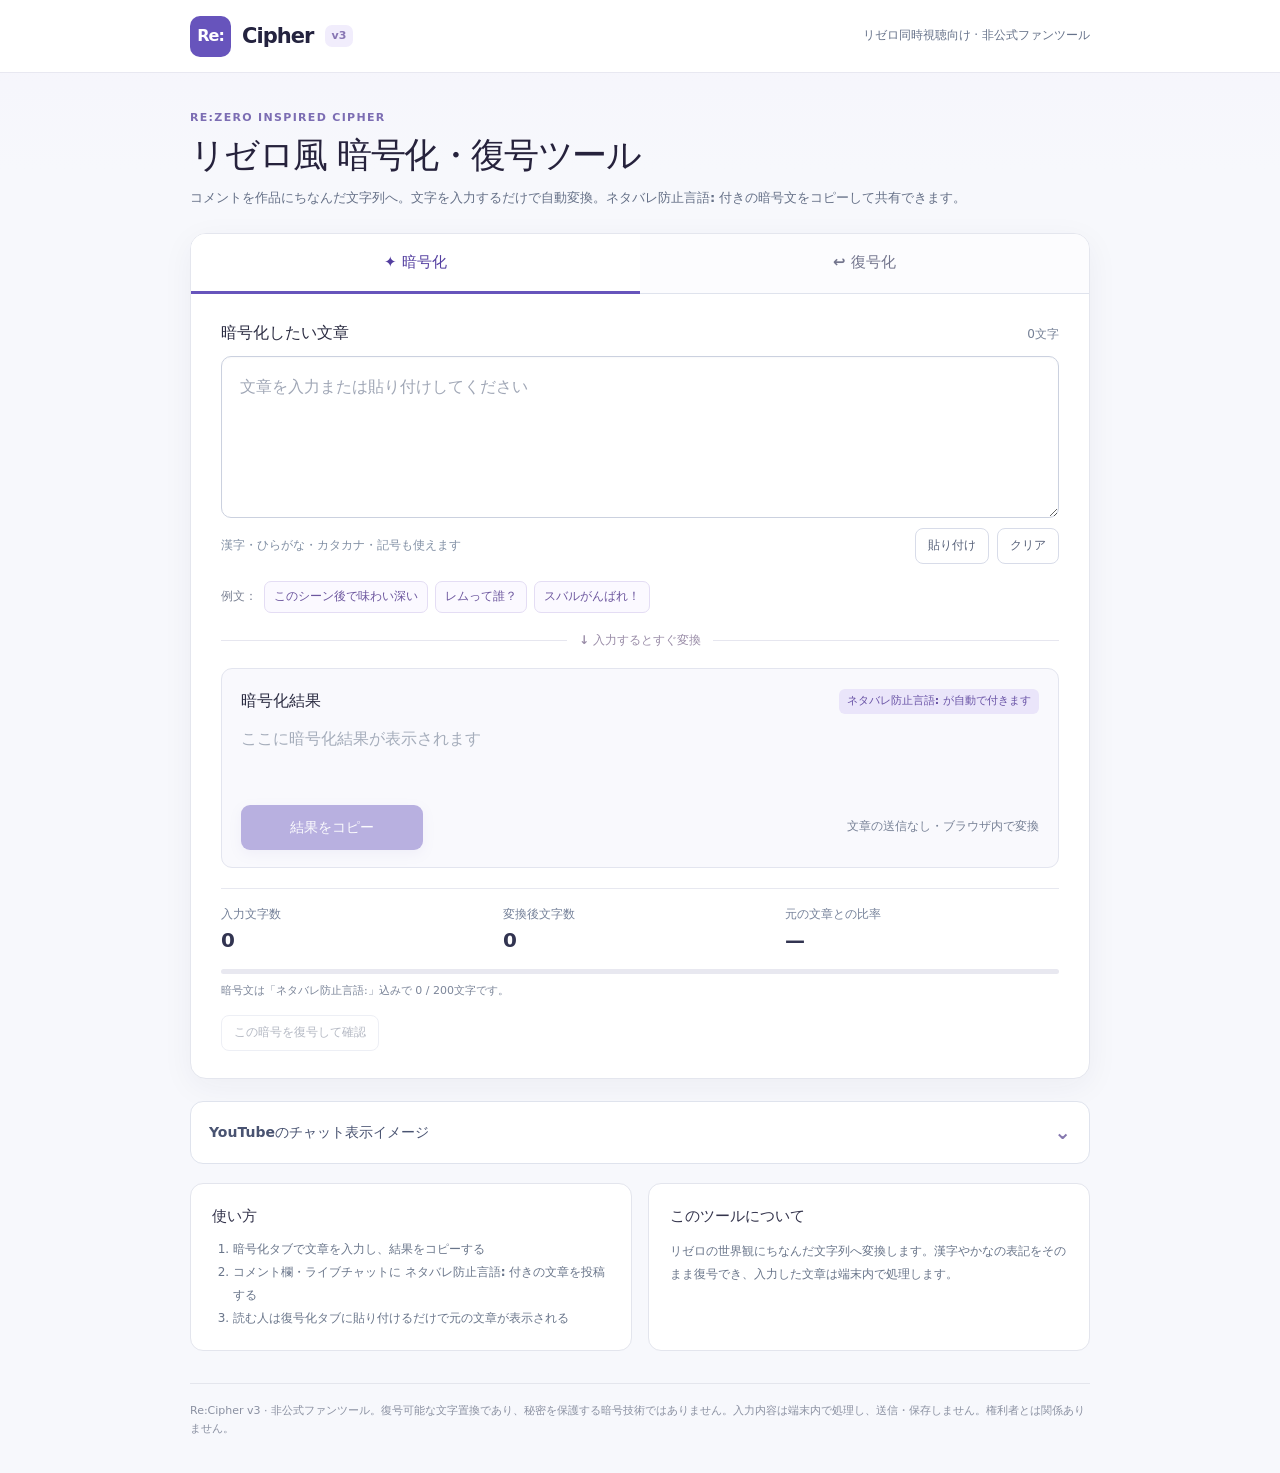
==== commit 7bc8e4eb: "Switch outgoing prefix to ネタバレ防止言語: and preserve legacy decoding" ====
--- a/index.html
+++ b/index.html
@@ -4,7 +4,7 @@
 <meta charset="utf-8">
 <meta name="viewport" content="width=device-width, initial-scale=1, viewport-fit=cover">
 <meta name="theme-color" content="#f7f8fc">
-<meta name="description" content="Re信号:から始まるリゼロ風暗号を簡単に暗号化・復号できる無料の非公式ファンツール。文字を入力するだけで即変換。">
+<meta name="description" content="ネタバレ防止言語:から始まるリゼロ風暗号を簡単に暗号化・復号できる無料の非公式ファンツール。文字を入力するだけで即変換。">
 <title>Re:Cipher | リゼロ風 暗号化・復号ツール</title>
 <style>
 :root{font-family:system-ui,-apple-system,"Hiragino Kaku Gothic ProN","Yu Gothic",Meiryo,sans-serif;color:#243047;background:#f7f8fc;font-synthesis:none;--accent:#6754bc;--accent-dark:#523d9f;--accent-light:#f1edfc;--line:#dfe3ed;--muted:#66728a;--shadow:0 8px 32px rgba(37,36,81,.05)}
@@ -17,24 +17,24 @@
 <body>
 <header class="site-header"><div class="wrap"><div class="brand"><span class="brand-icon">Re:</span><span>Cipher</span><small>v3</small></div><span class="header-label">リゼロ同時視聴向け · 非公式ファンツール</span></div></header>
 <main class="wrap">
-<section class="intro"><div class="eyebrow">RE:ZERO INSPIRED CIPHER</div><h1>リゼロ風 暗号化・復号ツール</h1><p>コメントを作品にちなんだ文字列へ。文字を入力するだけで自動変換。<strong>Re信号:</strong> 付きの暗号文をコピーして共有できます。</p></section>
+<section class="intro"><div class="eyebrow">RE:ZERO INSPIRED CIPHER</div><h1>リゼロ風 暗号化・復号ツール</h1><p>コメントを作品にちなんだ文字列へ。文字を入力するだけで自動変換。<strong>ネタバレ防止言語:</strong> 付きの暗号文をコピーして共有できます。</p></section>
 <section class="tool" aria-label="暗号変換ツール">
 <div class="tabbar" role="tablist" aria-label="変換モード"><button id="tab-encode" class="tab" type="button" role="tab" aria-selected="true" aria-controls="tool-panel">✦ 暗号化</button><button id="tab-decode" class="tab" type="button" role="tab" aria-selected="false" aria-controls="tool-panel">↩ 復号化</button></div>
 <div class="workspace" id="tool-panel" role="tabpanel">
  <div class="block-head"><label class="block-title" id="input-label" for="editor">暗号化したい文章</label><span class="subtle" id="input-count">0文字</span></div>
- <div class="prefix-toolbar hidden" id="prefix-toolbar"><span>接頭辞を先頭に入れる</span><button type="button" id="insert-prefix" class="btn-prefix" aria-label="入力欄の先頭にRe信号:を挿入">＋ Re信号: を入力</button></div>
+ <div class="prefix-toolbar hidden" id="prefix-toolbar"><span>接頭辞を先頭に入れる</span><button type="button" id="insert-prefix" class="btn-prefix" aria-label="入力欄の先頭にネタバレ防止言語:を挿入">＋ ネタバレ防止言語: を入力</button></div>
  <textarea id="editor" class="editor" placeholder="文章を入力または貼り付けしてください" spellcheck="false" aria-labelledby="input-label"></textarea>
  <div class="under-editor"><span class="hint" id="input-hint">漢字・ひらがな・カタカナ・記号も使えます</span><div class="buttons-inline"><button type="button" class="btn-minor" id="paste">貼り付け</button><button type="button" class="btn-minor" id="clear">クリア</button></div></div>
  <div class="samples" id="sample-row"><span class="sample-label">例文：</span><button class="sample" type="button" data-example="このシーン後で味わい深い">このシーン後で味わい深い</button><button class="sample" type="button" data-example="レムって誰？">レムって誰？</button><button class="sample" type="button" data-example="スバルがんばれ！">スバルがんばれ！</button></div>
  <div class="divider">↓ 入力するとすぐ変換</div>
- <section class="output-panel" aria-label="変換結果"><div class="output-head"><span class="block-title" id="result-title">暗号化結果</span><span class="re-mark" id="mode-badge">Re信号: が自動で付きます</span></div><div id="output" class="output placeholder" role="status" aria-live="polite">ここに暗号化結果が表示されます</div><div class="action-row"><button type="button" class="primary" id="copy" disabled>結果をコピー</button><span class="copy-note" id="status-note">ブラウザ内で変換・文章の送信なし</span></div></section>
+ <section class="output-panel" aria-label="変換結果"><div class="output-head"><span class="block-title" id="result-title">暗号化結果</span><span class="re-mark" id="mode-badge">ネタバレ防止言語: が自動で付きます</span></div><div id="output" class="output placeholder" role="status" aria-live="polite">ここに暗号化結果が表示されます</div><div class="action-row"><button type="button" class="primary" id="copy" disabled>結果をコピー</button><span class="copy-note" id="status-note">ブラウザ内で変換・文章の送信なし</span></div></section>
  <div class="meter" id="metrics"><div class="metric"><span>入力文字数</span><strong id="original-count">0</strong></div><div class="metric"><span>変換後文字数</span><strong id="result-count">0</strong></div><div class="metric"><span id="metric-label">元の文章との比率</span><strong id="ratio">—</strong></div></div>
- <div class="progress" id="limit-bar"><span class="progress-fill" id="limit-fill"></span></div><p class="footnote" id="limit-note">ライブチャット用の暗号文は「Re信号:」を含む200文字を目安にできます。</p>
+ <div class="progress" id="limit-bar"><span class="progress-fill" id="limit-fill"></span></div><p class="footnote" id="limit-note">ライブチャット用の暗号文は「ネタバレ防止言語:」を含む200文字を目安にできます。</p>
  <div class="buttons-inline" style="margin-top:15px"><button type="button" class="btn-minor" id="check-in-decode" disabled>この暗号を復号して確認</button></div>
 </div>
 </section>
-<details class="details" id="preview-details"><summary>YouTubeのチャット表示イメージ</summary><div class="details-body"><div class="comment-preview"><span class="avatar">R</span><div><div class="author">視聴者</div><div class="comment-content" id="preview">Re信号:……</div></div></div><p class="footnote">コピーした暗号文をチャット・コメントに貼り付ける想定です。</p></div></details>
-<div class="help"><section class="help-card"><h2>使い方</h2><ol><li>暗号化タブで文章を入力し、結果をコピーする</li><li>コメント欄・ライブチャットに <strong>Re信号:</strong> 付きの文章を投稿する</li><li>読む人は復号化タブに貼り付けるだけで元の文章が表示される</li></ol></section><section class="help-card"><h2>このツールについて</h2><p>リゼロの世界観にちなんだ文字列へ変換します。漢字やかなの表記をそのまま復号でき、入力した文章は端末内で処理します。</p></section></div>
+<details class="details" id="preview-details"><summary>YouTubeのチャット表示イメージ</summary><div class="details-body"><div class="comment-preview"><span class="avatar">R</span><div><div class="author">視聴者</div><div class="comment-content" id="preview">ネタバレ防止言語:……</div></div></div><p class="footnote">コピーした暗号文をチャット・コメントに貼り付ける想定です。</p></div></details>
+<div class="help"><section class="help-card"><h2>使い方</h2><ol><li>暗号化タブで文章を入力し、結果をコピーする</li><li>コメント欄・ライブチャットに <strong>ネタバレ防止言語:</strong> 付きの文章を投稿する</li><li>読む人は復号化タブに貼り付けるだけで元の文章が表示される</li></ol></section><section class="help-card"><h2>このツールについて</h2><p>リゼロの世界観にちなんだ文字列へ変換します。漢字やかなの表記をそのまま復号でき、入力した文章は端末内で処理します。</p></section></div>
 <footer class="footer">Re:Cipher v3 · 非公式ファンツール。復号可能な文字置換であり、秘密を保護する暗号技術ではありません。入力内容は端末内で処理し、送信・保存しません。権利者とは関係ありません。</footer>
 </main>
 <div id="toast" class="toast" role="status" aria-live="polite"></div>
@@ -42,7 +42,7 @@
 <script>
 (() => {
   'use strict';
-  const NEW_PREFIX='Re信号:';
+  const NEW_PREFIX='ネタバレ防止言語:', LEGACY_PREFIX='Re信号:';
   const dict = JSON.parse(document.getElementById('dictionary').textContent);
   const symbols = Array.from(dict.alphabet), katakana = Array.from(dict.katakana), singles = dict.singles, pairs = dict.pairs, escape = dict.escape;
   const symbolValues = new Map(symbols.map((ch, i) => [ch, i]));
@@ -92,8 +92,8 @@
     return out;
   }
   function decode(raw) {
-    const m = /Re信号:/.exec(raw);
-    if (!m) throw new Error('「Re信号:」で始まる暗号を入力してください。');
+    const m = /(?:ネタバレ防止言語:|Re信号:)/.exec(raw);
+    if (!m) throw new Error('「ネタバレ防止言語:」で始まる暗号を入力してください。');
     const data = Array.from(raw.slice(m.index + m[0].length).trim());
     if (!data.length) throw new Error(m[0]+' の後に暗号を入力してください。');
     let out = '';
@@ -137,10 +137,10 @@
     $('tab-decode').setAttribute('aria-selected',String(mode==='decode'));
     $('editor').value=state.drafts[mode];
     $('input-label').textContent=mode==='encode'?'暗号化したい文章':'復号したい暗号文';
-    $('editor').placeholder=mode==='encode'?'文章を入力または貼り付けしてください':'Re信号: から始まる暗号文を貼り付けしてください';
-    $('input-hint').textContent=mode==='encode'?'漢字・ひらがな・カタカナ・記号も使えます':'Re信号: の後を即復号します';
+    $('editor').placeholder=mode==='encode'?'文章を入力または貼り付けしてください':'ネタバレ防止言語: から始まる暗号文を貼り付けしてください';
+    $('input-hint').textContent=mode==='encode'?'漢字・ひらがな・カタカナ・記号も使えます':'ネタバレ防止言語: の後を即復号します';
     $('result-title').textContent=mode==='encode'?'暗号化結果':'復号結果';
-    $('mode-badge').textContent=mode==='encode'?'Re信号: が自動で付きます':'元の文章をそのまま表示';
+    $('mode-badge').textContent=mode==='encode'?'ネタバレ防止言語: が自動で付きます':'元の文章をそのまま表示';
     $('metric-label').textContent=mode==='encode'?'元の文章との比率':'復号後の文字数';
     $('sample-row').classList.toggle('hidden',mode==='decode');
     $('prefix-toolbar').classList.toggle('hidden',mode==='encode');
@@ -157,7 +157,7 @@
     state.lastValue=problem?'':result;state.error=problem;
     const output=$('output');output.replaceChildren();
     output.classList.toggle('placeholder',!raw);output.classList.toggle('error',!!problem);
-    if(!raw)output.textContent=state.mode==='encode'?'ここに暗号化結果が表示されます':'Re信号: の暗号を入力すると復号結果が表示されます';
+    if(!raw)output.textContent=state.mode==='encode'?'ここに暗号化結果が表示されます':'ネタバレ防止言語: の暗号を入力すると復号結果が表示されます';
     else if(problem) {output.textContent=problem;if(state.mode==='decode'&&raw.trim()===NEW_PREFIX){output.classList.remove('error');output.classList.add('placeholder');}}
     else if(state.mode==='encode') {const head=document.createElement('span');head.className='prefix';head.textContent=NEW_PREFIX;output.append(head,document.createTextNode(result.slice(NEW_PREFIX.length)));}
     else output.textContent=result;
@@ -166,9 +166,9 @@
     if(state.mode==='encode'){
       $('ratio').textContent=raw&&!problem?(chars(result)/chars(raw)).toFixed(2)+'倍':'—';
       const len=chars(result);$('limit-fill').style.width=Math.min(100,len/200*100)+'%';$('limit-fill').classList.toggle('over',len>200);
-      $('limit-note').textContent=len>200?'200文字を超えています。文章を短くするか分割してください。':'暗号文は「Re信号:」込みで '+len+' / 200文字です。';
+      $('limit-note').textContent=len>200?'200文字を超えています。文章を短くするか分割してください。':'暗号文は「ネタバレ防止言語:」込みで '+len+' / 200文字です。';
       $('limit-note').style.color=len>200?'#bd4c5d':'';
-      $('preview').textContent=result||'Re信号:……';
+      $('preview').textContent=result||'ネタバレ防止言語:……';
       $('status-note').textContent='文章の送信なし・ブラウザ内で変換';
     }else{
       $('ratio').textContent=result?String(chars(result)):'—';
@@ -180,13 +180,13 @@
   $('tab-encode').addEventListener('click',()=>setMode('encode'));
   $('tab-decode').addEventListener('click',()=>setMode('decode'));
   $('editor').addEventListener('input',render);
-  const hasPrefix=t=>t.trimStart().startsWith(NEW_PREFIX);
+  const hasPrefix=t=>t.trimStart().startsWith(NEW_PREFIX)||t.trimStart().startsWith(LEGACY_PREFIX);
   $('editor').addEventListener('paste',e=>{const v=e.clipboardData?.getData('text')||'';if(state.mode==='encode'&&hasPrefix(v)){e.preventDefault();state.drafts.decode=v.trim();setMode('decode');toast('暗号を検出しました');}});
   $('insert-prefix').addEventListener('click',()=>{
     if (state.mode!=='decode') setMode('decode');
     const field=$('editor'), current=field.value;
     if (hasPrefix(current)) {toast('接頭辞はすでに入力されています');field.focus();return;}
-    field.value=NEW_PREFIX+current;render();field.focus();field.setSelectionRange(NEW_PREFIX.length,NEW_PREFIX.length);toast('Re信号: を入力しました');
+    field.value=NEW_PREFIX+current;render();field.focus();field.setSelectionRange(NEW_PREFIX.length,NEW_PREFIX.length);toast('ネタバレ防止言語: を入力しました');
   });
   $('clear').addEventListener('click',()=>{$('editor').value='';render();$('editor').focus();});
   $('paste').addEventListener('click',async()=>{try{const t=await navigator.clipboard.readText();if(hasPrefix(t)&&state.mode==='encode'){state.drafts.decode=t.trim();setMode('decode');}else{$('editor').value=t;render();}toast('貼り付けました');}catch{toast('クリップボードの読み取りが許可されていません');$('editor').focus();}});
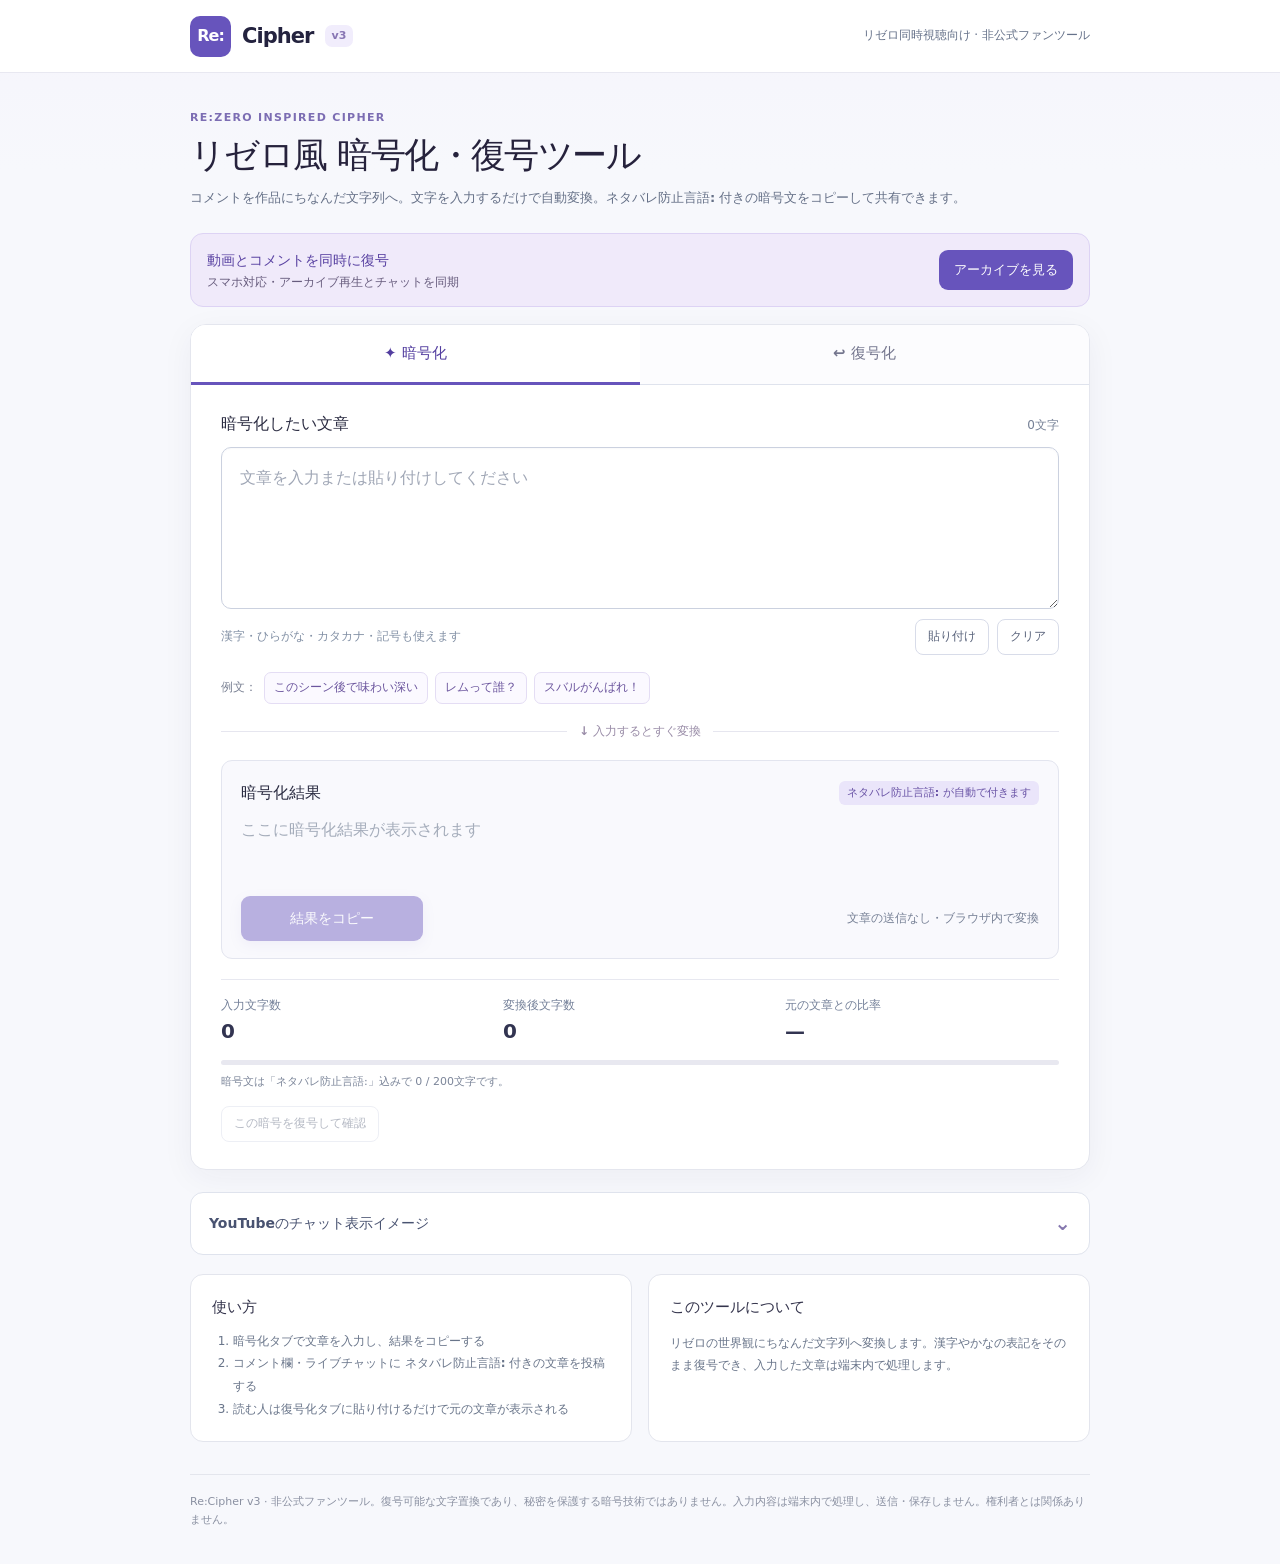
==== commit ccea2652: "Link archive chat viewer from main Re:Cipher site" ====
--- a/index.html
+++ b/index.html
@@ -18,6 +18,7 @@
 <header class="site-header"><div class="wrap"><div class="brand"><span class="brand-icon">Re:</span><span>Cipher</span><small>v3</small></div><span class="header-label">リゼロ同時視聴向け · 非公式ファンツール</span></div></header>
 <main class="wrap">
 <section class="intro"><div class="eyebrow">RE:ZERO INSPIRED CIPHER</div><h1>リゼロ風 暗号化・復号ツール</h1><p>コメントを作品にちなんだ文字列へ。文字を入力するだけで自動変換。<strong>ネタバレ防止言語:</strong> 付きの暗号文をコピーして共有できます。</p></section>
+<section aria-label="アーカイブビューア" style="display:flex;align-items:center;justify-content:space-between;gap:12px;flex-wrap:wrap;background:#f0eafa;border:1px solid #ddd3f4;border-radius:13px;padding:13px 16px;margin:0 0 17px"><div><strong style="color:#5942a2;font-size:14px">動画とコメントを同時に復号</strong><div style="font-size:12px;color:#675c7d">スマホ対応・アーカイブ再生とチャットを同期</div></div><a href="viewer.html" style="border-radius:9px;background:#6754bc;color:#fff;font-weight:800;text-decoration:none;font-size:13px;padding:9px 15px">アーカイブを見る</a></section>
 <section class="tool" aria-label="暗号変換ツール">
 <div class="tabbar" role="tablist" aria-label="変換モード"><button id="tab-encode" class="tab" type="button" role="tab" aria-selected="true" aria-controls="tool-panel">✦ 暗号化</button><button id="tab-decode" class="tab" type="button" role="tab" aria-selected="false" aria-controls="tool-panel">↩ 復号化</button></div>
 <div class="workspace" id="tool-panel" role="tabpanel">
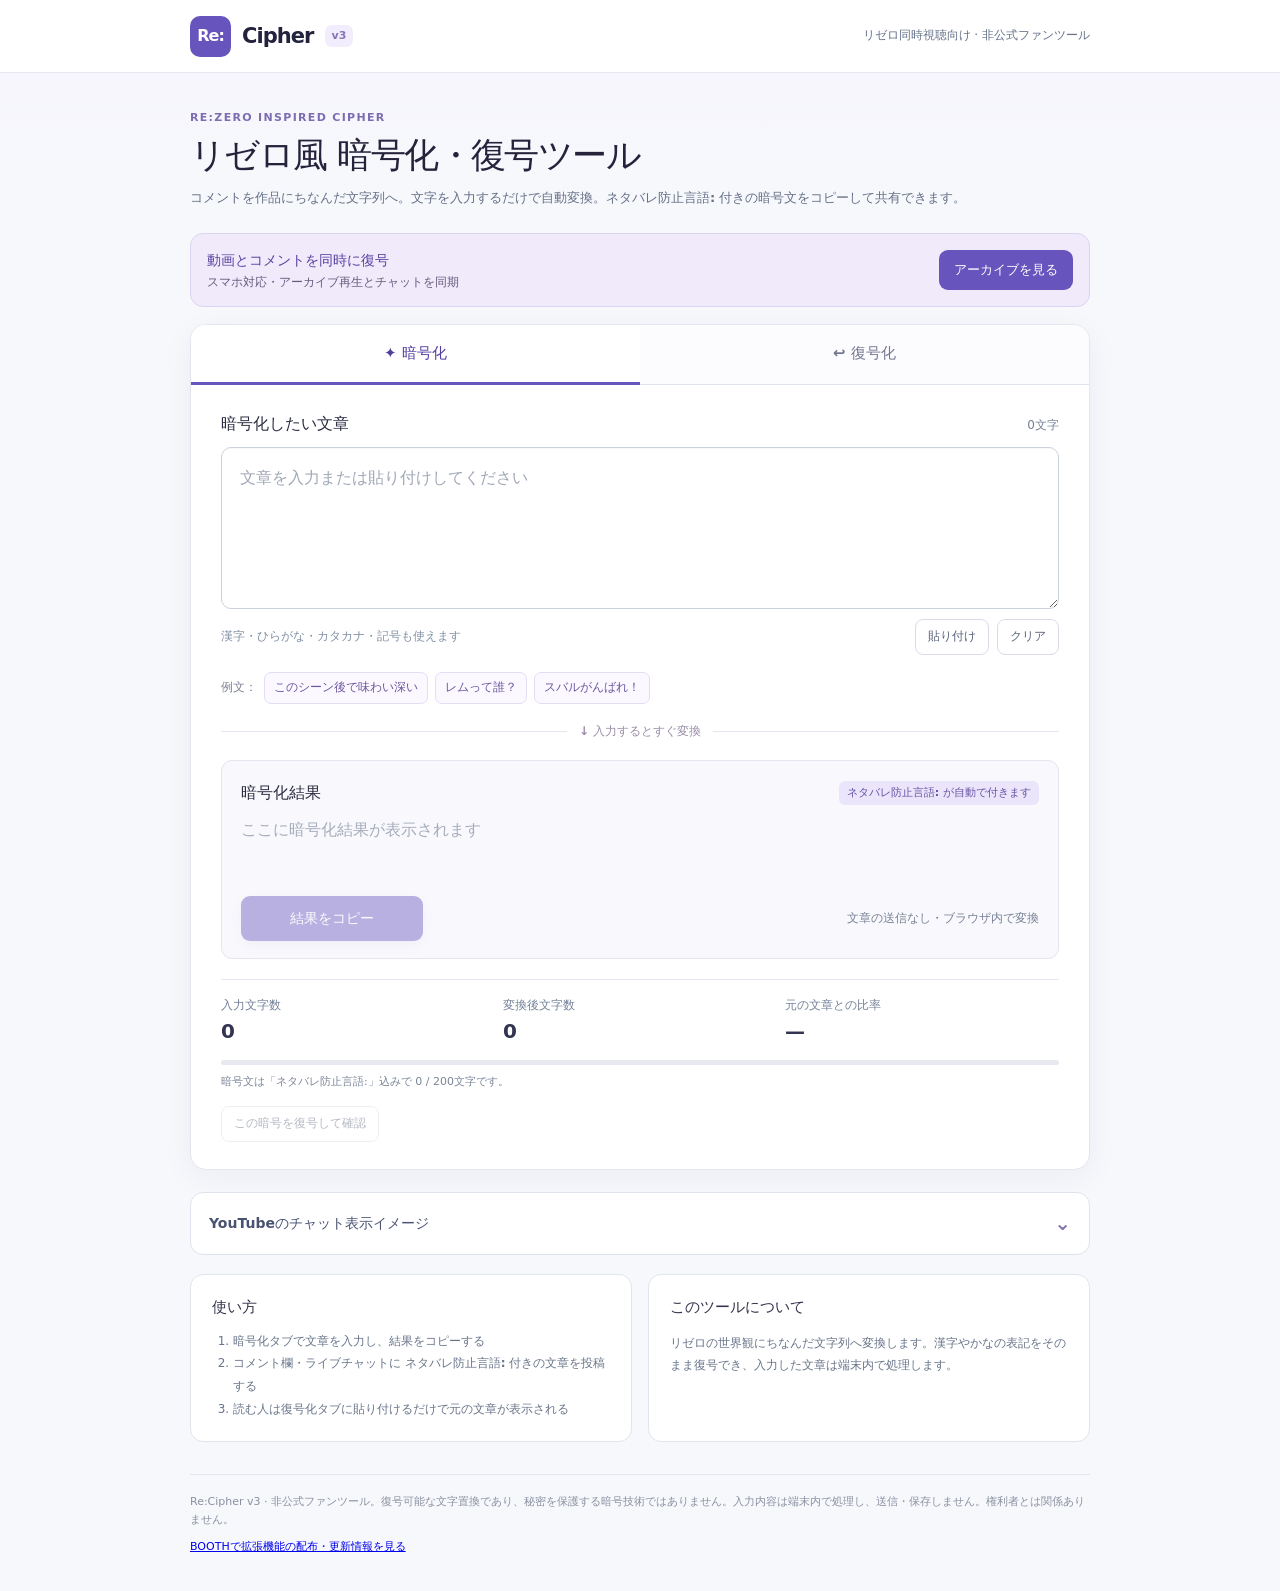
==== commit 5cec7ffb: "Link BOOTH installation and update page from converter footer" ====
--- a/index.html
+++ b/index.html
@@ -36,7 +36,7 @@
 </section>
 <details class="details" id="preview-details"><summary>YouTubeのチャット表示イメージ</summary><div class="details-body"><div class="comment-preview"><span class="avatar">R</span><div><div class="author">視聴者</div><div class="comment-content" id="preview">ネタバレ防止言語:……</div></div></div><p class="footnote">コピーした暗号文をチャット・コメントに貼り付ける想定です。</p></div></details>
 <div class="help"><section class="help-card"><h2>使い方</h2><ol><li>暗号化タブで文章を入力し、結果をコピーする</li><li>コメント欄・ライブチャットに <strong>ネタバレ防止言語:</strong> 付きの文章を投稿する</li><li>読む人は復号化タブに貼り付けるだけで元の文章が表示される</li></ol></section><section class="help-card"><h2>このツールについて</h2><p>リゼロの世界観にちなんだ文字列へ変換します。漢字やかなの表記をそのまま復号でき、入力した文章は端末内で処理します。</p></section></div>
-<footer class="footer">Re:Cipher v3 · 非公式ファンツール。復号可能な文字置換であり、秘密を保護する暗号技術ではありません。入力内容は端末内で処理し、送信・保存しません。権利者とは関係ありません。</footer>
+<footer class="footer">Re:Cipher v3 · 非公式ファンツール。復号可能な文字置換であり、秘密を保護する暗号技術ではありません。入力内容は端末内で処理し、送信・保存しません。権利者とは関係ありません。<div style="margin-top:9px"><a href="https://reis-shop.booth.pm/items/9078710" target="_blank" rel="noopener noreferrer">BOOTHで拡張機能の配布・更新情報を見る</a></div></footer>
 </main>
 <div id="toast" class="toast" role="status" aria-live="polite"></div>
 <script id="dictionary" type="application/json">{"version":"3","alphabet":"ナツキスバルエミリアレムラベトロズワーパックフェインハザグヒテペギウマネコィシュカタホプユヘァオドモサニゼヴジチメゲャダガ異世界王魔女精霊契約愛好心楽姉妹君未来信救笑鯨竜章聖剣面白特鬼徽騎士教！？^~","katakana":"ナツキスバルエミリアレムラベトロズワーパックフェインハザグヒテペギウマネコィシュカタホプユヘァオドモサニゼヴジチメゲャダガ","singles":{"リ":"の","ル":"る","ム":"い","イ":"て","ア":"ん","エ":"っ","ベ":"か"},"escape":"ヴ","pairs":{"ゼロ":"で","スバ":"な","レム":"です","ラム":"ます","ユリ":"この","ウス":"よう","マ女":"って","レ愛":"ない","パク":"から","キ心":"ありがとう","ミ愛":"かわいい","ロゼ":"ゼロから","ス女":"そう","ミ好":"好き","ハ聖":"すごい","ハ鯨":"白鯨","レ信":"レム","ス信":"スバル","メ心":"エミリア","ハ姉":"ベアトリス","ペ魔":"ペテルギウス","マ王":"魔女","マ教":"魔女教","ナ世":"王選","ナ来":"異世界","タ愛":"今後に期待","コ愛":"イラスト","ナナ":"けど","ツナ":"それ","キナ":"これ","スナ":"なん","バナ":"だよ","ミナ":"！！","レナ":"！","ラナ":"た","トナ":"う","ロナ":"？","ズナ":"し","ワナ":"だ","ーナ":"ー","パナ":"ス","ッナ":"こ","クナ":"が","フナ":"に","ェナ":"す","ンナ":"ら","ハナ":"は","ザナ":"よ","グナ":"ル","ヒナ":"と","テナ":"あ","ペナ":"れ","ギナ":"…","ウナ":"も","マナ":"ね","ネナ":"ま","コナ":"わ","ィナ":"く","シナ":"w","ュナ":"ム","カナ":"そ","タナ":"、","ホナ":"ン","プナ":"や","ユナ":"ト","ヘナ":"レ","ァナ":"え","オナ":"ち","ドナ":"お","モナ":"き","サナ":"さ","ニナ":"ラ","ゼナ":"バ","ジナ":"リ","チナ":"ッ","メナ":"り","ゲナ":"ゃ","ャナ":"ｗ","ダナ":"^","ガナ":"ア","ラィ":"け","トィ":"イ","ロィ":".","ズィ":":","ワィ":"ど","ーィ":"ロ","パィ":"つ","ッィ":"暴","クィ":"ろ","フィ":"オ","ェィ":"ぎ","ンィ":"e","ハィ":"話","ザィ":"じ","グィ":"見","ヒィ":"ク","ティ":"め","ペィ":"タ","ギィ":"ウ","ウィ":"テ","マィ":"を","ネィ":"食","コィ":"ぁ","ィィ":"ユ","シィ":"言","ュィ":"み","カィ":"・","タィ":"デ","ホィ":"c","プィ":"n","ユィ":"a","ヘィ":"草","ァィ":"人","オィ":"パ","ドィ":"マ","モィ":"r","サィ":"i","ニィ":"シ","ゼィ":"誰","ジィ":"1","チィ":"キ","メィ":"ゼ","ゲィ":"回","ャィ":"ギ","ダィ":"p","ガィ":"-","ナィ":"フ","ツィ":"u","キィ":"〜","スィ":"コ","バィ":"ば","ミィ":"せ","レィ":"期","ッ楽":"_","ク楽":"メ","フ楽":"3","ェ楽":"ほ","ン楽":"l","ハ楽":"g","ザ楽":"ミ","グ楽":"カ","ヒ楽":"大","テ楽":"一","ペ楽":"y","ギ楽":"飲","ウ楽":"ゲ","マ楽":"分","ネ楽":"気","コ楽":"白","ィ楽":"ぇ","シ楽":"ペ","ュ楽":"ド","カ楽":"味","タ楽":"ハ","ホ楽":"ュ","プ楽":"手","ユ楽":"s","ヘ楽":"鯨","ァ楽":"2","オ楽":"ャ","ド楽":"ナ","モ楽":"怠","サ楽":"ェ","ニ楽":"ジ","ゼ楽":"。","ジ楽":"o","チ楽":"ょ","メ楽":"何","ゲ楽":"ご","ャ楽":"エ","ダ楽":"死","ガ楽":"ず","ナ楽":"上","ツ楽":"げ","キ楽":"f","ス楽":"泣","バ楽":"顔","ミ楽":" ","レ楽":"好","ラ楽":"出","ト楽":"ネ","ロ楽":"方","ズ楽":"神","ワ楽":"グ","ー楽":"良","パ楽":"今","グム":"最","ヒム":"間","テム":"サ","ペム":"感","ギム":"8","ウム":"4","マム":"本","ネム":"ベ","コム":"笑","ィム":"チ","シム":"当","ュム":"目","カム":"べ","タム":"前","ホム":"0","プム":"d","ユム":"ぼ","ヘム":"ぜ","ァム":"合","オム":"楽","ドム":"モ","モム":"全","サム":"ガ","ニム":"無","ゼム":"勉","ジム":"女","チム":"ツ","メム":"考","ゲム":"勤","ャム":"～","ダム":"多","ガム":"ぱ","ナム":"者","ツム":"待","キム":"理","スム":"悪","バム":"ぶ","ミム":"次","トム":"日","ロム":"思","ズム":"t","ワム":"子","ーム":"ィ","パム":"時","ッム":"解","クム":"立","フム":"教","ェム":"的","ンム":"深","ハム":"ぐ","ザム":"ぞ","ネド":"ズ","コド":"強","ィド":"偽","シド":"初","ュド":"自","カド":"意","タド":"む","ホド":"ニ","プド":"　","ユド":"逃","ヘド":"戻","ァド":"ワ","オド":"h","ドド":"m","モド":"（","サド":"違","ニド":"界","ゼド":"ケ","ジド":"魔","チド":"ひ","メド":"生","ゲド":"新","ャド":"知","ダド":"(","ガド":")","ナド":"ブ","ツド":"＾","キド":"切","スド":"）","バド":"プ","ミド":"実","レド":"面","ラド":"来","トド":"体","ロド":"b","ズド":"変","ワド":"高","ード":"絶","パド":"」","ッド":"世","クド":"終","フド":"正","ェド":"絵","ンド":"過","ハド":"公","ザド":"視","グド":"「","ヒド":"二","テド":"ボ","ペド":"察","ギド":"助","ウド":"作","マド":"俺","ホ章":"可","プ章":"事","ユ章":"説","ヘ章":"行","ァ章":"不","オ章":"ぅ","ド章":"；","モ章":"画","サ章":"同","ニ章":"力","ゼ章":"入","ジ章":"へ","チ章":"想","メ章":"始","ゲ章":"望","ャ章":"5","ダ章":"度","ガ章":"ざ","ナ章":"物","ツ章":"狂","キ章":"先","ス章":"線","バ章":"ダ","ミ章":"確","レ章":"聴","ラ章":"々","ト章":"定","ロ章":"詰","ズ章":"後","ワ章":"覚","ー章":"場","パ章":"収","ッ章":"ゆ","ク章":"完","フ章":"7","ェ章":"妹","ン章":"聞","ハ章":"曲","ザ章":"ふ","グ章":"名","ヒ章":"美","テ章":"持","ペ章":"許","ギ章":"ポ","ウ章":"ヒ","マ章":"君","ネ章":"選","コ章":"半","ィ章":"信","シ章":"張","ュ章":"精","カ章":"心","タ章":"怖","モフ":"ぽ","サフ":"地","ニフ":"K","ゼフ":"転","ジフ":"直","チフ":"部","メフ":"⋯","ゲフ":"配","ャフ":"頑","ダフ":"三","ガフ":"G","ナフ":"明","ツフ":"愛","キフ":"び","スフ":"対","バフ":"金","ミフ":"商","レフ":"王","ラフ":"候","トフ":"補","ロフ":"番","ズフ":"ホ","ワフ":"口","ーフ":"記","パフ":"厳","ッフ":"字","クフ":"ァ","フフ":"M","ェフ":"情","ンフ":"点","ハフ":"像","ザフ":"通","グフ":"?","ヒフ":"男","テフ":"動","ペフ":"決","ギフ":"章","ウフ":"売","マフ":"釣","ネフ":"流","コフ":"B","ィフ":"k","シフ":"化","ュフ":"聖","カフ":"P","タフ":"声","ホフ":"普","プフ":"影","ユフ":"屋","ヘフ":"緑","ァフ":"第","オフ":"罪","ドフ":"憶","ゲダ":"優","ャダ":"剣","ダダ":"別","ガダ":"文","ナダ":"油","ツダ":"消","キダ":"特","スダ":"態","バダ":"滅","ミダ":"取","レダ":"脳","ラダ":"残","トダ":"反","ロダ":"伏","ズダ":"１","ワダ":"論","ーダ":"欲","パダ":"爆","ッダ":"敵","クダ":"保","フダ":"長","ェダ":"２","ンダ":"E","ハダ":"中","ザダ":"開","グダ":"観","ヒダ":"映","テダ":"セ","ペダ":"性","ギダ":"戦","ウダ":"音","マダ":"状","ネダ":"落","コダ":"ぉ","ィダ":"巨","シダ":"ぃ","ュダ":"題","カダ":"未","タダ":"険","ホダ":"久","プダ":"O","ユダ":"代","ヘダ":"量","ァダ":"３","オダ":"勝","ドダ":"ョ","モダ":"呼","サダ":"少","ニダ":"指","ゼダ":"発","ジダ":"下","チダ":"枠","メダ":"主","ス！":"忘","バ！":"似","ミ！":"ノ","レ！":"A","ラ！":"火","ト！":"頭","ロ！":"ビ","ズ！":"法","ワ！":"成","ー！":"逆","パ！":"相","ッ！":"去","ク！":";","フ！":"D","ェ！":"単","ン！":"書","ハ！":"v","ザ！":"6","グ！":"失","ヒ！":"存","テ！":"数","ペ！":"振","ギ！":"元","ウ！":"憫","マ！":"ぬ","ネ！":"緒","コ！":"会","ィ！":"゛","シ！":"四","ュ！":"他","カ！":"苦","タ！":"在","ホ！":"!","プ！":"問","ユ！":"応","ヘ！":"色","ァ！":"頼","オ！":"救","ド！":"ヤ","モ！":"否","サ！":"繋","ニ！":"→","ゼ！":"重","ジ！":"報","チ！":"然","メ！":"余","ゲ！":"怪","ャ！":"T","ダ！":"能","ガ！":"夢","ナ！":"早","ツ！":"責","キ！":"震","ズウ":"比","ワウ":"突","ーウ":"猫","パウ":"ピ","ッウ":"了","クウ":"語","フウ":"嬉","ェウ":"底","ンウ":"調","ハウ":"況","ザウ":"辛","グウ":"活","ヒウ":"障","テウ":"害","ペウ":"達","ギウ":"ゴ","ウウ":"千","マウ":"簡","ネウ":"弾","コウ":"水","ィウ":"曜","シウ":"光","ュウ":"小","カウ":"扱","タウ":"裕","ホウ":"関","プウ":"V","ユウ":"割","ヘウ":"得","ァウ":"返","オウ":"ォ","ドウ":"登","モウ":"担","サウ":"描","ニウ":"山","ゼウ":"平","ジウ":"憎","チウ":"怒","メウ":"号","ゲウ":"ソ","ャウ":"湯","ダウ":"断","ガウ":"以","ナウ":"限","ツウ":"痛","キウ":"凄","スウ":"捨","バウ":"負","ミウ":"R","レウ":"洗","ラウ":"毒","トウ":"竜","ロウ":"伝","ェ約":"素","ン約":"遅","ハ約":"兄","ザ約":"家","グ約":"編","ヒ約":"急","テ約":"真","ペ約":"抜","ギ約":"壊","ウ約":"着","マ約":"J","ネ約":"弱","コ約":"増","ィ約":"足","シ約":"謎","ュ約":"服","カ約":"際","タ約":"創","ホ約":"I","プ約":"氷","ユ約":"熱","ヘ約":"獣","ァ約":"命","オ約":"士","ド約":"釈","モ約":"仲","サ約":"冷","ニ約":"疲","ゼ約":"復","ジ約":"石","チ約":"仕","メ約":"月","ゲ約":"ｰ","ャ約":"殺","ダ約":"哀","ガ約":"乱","ナ約":"姉","ツ約":"酷","キ約":"妄","ス約":"U","バ約":"癖","ミ約":"徴","レ約":"再","ラ約":"引","ト約":"身","ロ約":"学","ズ約":"礼","ワ約":"焼","ー約":"葉","パ約":"歳","ッ約":"奴","ク約":"N","フ約":"幸","ペミ":"薄","ギミ":"常","ウミ":"ザ","マミ":"運","ネミ":"辺","コミ":"輩","ィミ":"外","シミ":"４","ュミ":"霊","カミ":"駄","タミ":"『","ホミ":"』","プミ":"原","ユミ":"読","ヘミ":"空","ァミ":"付","オミ":"降","ドミ":"毛","モミ":"改","サミ":"略","ニミ":"使","ゼミ":"倒","ジミ":"任","チミ":"僕","メミ":"止","ゲミ":"判","ャミ":"づ","ダミ":"用","ガミ":"門","ナミ":"難","ツミ":"ゥ","キミ":"様","スミ":"腕","バミ":"整","ミミ":"歌","レミ":"馬","ラミ":"台","トミ":"詞","ロミ":"休","ズミ":"殴","ワミ":"惑","ーミ":"続","パミ":"買","ッミ":"周","クミ":"連","フミ":"進","ェミ":"択","ンミ":"展","ハミ":"豚","ザミ":"追","グミ":"激","ヒミ":"●","テミ":"痕","シユ":"跡","ュユ":"向","カユ":"醜","タユ":"爺","ホユ":"弟","プユ":"ﾊ","ユユ":"告","ヘユ":"･","ァユ":"史","オユ":"晴","ドユ":"毎","モユ":"近","サユ":"員","ニユ":"染","ゼユ":"探","ジユ":"迷","チユ":"汚","メユ":"頃","ゲユ":"幼","ャユ":"年","ダユ":"順","ガユ":"験","ナユ":"妙","ツユ":"嫌","キユ":"居","スユ":"推","バユ":"←","ミユ":"結","レユ":"低","ラユ":"帽","トユ":"集","ロユ":"鬼","ズユ":"村","ワユ":"退","ーユ":"\"","パユ":"慢","ッユ":"C","クユ":"超","フユ":"騎","ェユ":"更","ンユ":"内","ハユ":"護","ザユ":"露","グユ":"嘘","ヒユ":"辣","テユ":"困","ペユ":"準","ギユ":"備","ウユ":"己","マユ":"側","ネユ":"敗","コユ":"速","ィユ":"癒","ヘ救":"皆","ァ救":"客","オ救":"旦","ド救":"木","モ救":"，","サ救":"必","ニ救":"鬱","ゼ救":"ｋ","ジ救":"錯","チ救":"破","メ救":"悲","ゲ救":"悟","ャ救":"ﾞ","ダ救":"睡","ガ救":"眠","ナ救":"伸","ツ救":"鼻","キ救":"折","ス救":"涙","バ救":"筋","ミ救":"犠","レ救":"牲","ラ救":"捉","ト救":"安","ロ救":"願","ズ救":"~","ワ救":"緩","ー救":"差","パ救":"塗","ッ救":"表","ク救":"現","フ救":"適","ェ救":"ぺ","ン救":"西","ハ救":"雑","ザ救":"微","グ救":"具","ヒ救":"X","テ救":"型","ペ救":"質","ギ救":"類","ウ救":"ｶ","マ救":"要","ネ救":"般","コ救":"構","ィ救":"五","シ救":"系","ュ救":"団","カ救":"田","タ救":"吉","ホ救":"荒","プ救":"ゅ","ユ救":"役","ゼー":"迫","ジー":"松","チー":"沢","メー":"傲","ゲー":"獄","ャー":"踊","ダー":"耳","ガー":"淫","ナー":"厨","ツー":"属","キー":"建","スー":"響","バー":"段","ミー":"帰","レー":"´","ラー":"`","トー":"等","ロー":"璧","ズー":"汲","ワー":"雀","ーー":"姫","パー":"静","ッー":"避","クー":"評","フー":"根","ェー":"混","ンー":"匂","ハー":"♪","ザー":"経","グー":"病","ヒー":"褒","テー":"欄","ペー":"試","ギー":"崩","ウー":"血","マー":"煽","ネー":"加","コー":"喧","ィー":"嘩","シー":"店","ュー":"談","カー":"充","ター":"電","ホー":"霧","プー":"八","ユー":"ｯ","ヘー":"采","ァー":"練","オー":"風","ドー":"天","モー":"井","サー":"S","ニー":"果","ガチ":"ﾃ","ナチ":"放","ツチ":"ｲ","キチ":"噛","スチ":"案","バチ":"版","ミチ":"形","レチ":"族","ラチ":"辿","トチ":"眼","ロチ":"週","ズチ":"約","ワチ":"耐","ーチ":"肯","パチ":"刺","ッチ":"炙","クチ":"船","フチ":"予","ェチ":"働","ンチ":"♡","ハチ":"泥","ザチ":"棒","グチ":"注","ヒチ":"危","テチ":"認","ペチ":"親","ギチ":"暗","ウチ":"散","マチ":"短","ネチ":"圧","コチ":"凹","ィチ":"偵","シチ":"京","ュチ":"＝","カチ":"概","タチ":"念","ホチ":"惚","プチ":"和","ユチ":"屈","ヘチ":"ﾆ","ァチ":"複","オチ":"ヘ","ドチ":"非","モチ":"式","サチ":"条","ニチ":"遭","ゼチ":"列","ジチ":"幻","チチ":"勢","メチ":"揚","ゲチ":"掻","ャチ":"込","ダチ":"岡","レ徽":"宝","ラ徽":"季","ト徽":"節","ロ徽":"涛","ズ徽":"凍","ワ徽":"投","ー徽":"器","パ徽":"谷","ッ徽":"膝","ク徽":"枕","フ徽":"術","ェ徽":"飯","ン徽":"驚","ハ徽":"：","ザ徽":"喋","グ徽":"ω","ヒ徽":"柄","テ徽":"欠","ペ徽":"鳴","ギ徽":"係","ウ徽":"麻","マ徽":"魂","ネ徽":"⁈","コ徽":"城","ィ徽":"鉄","シ徽":"球","ュ徽":"依","カ徽":"寝","タ徽":"専","ホ徽":"恋","プ徽":"我","ユ徽":"寄","ヘ徽":"遠","ァ徽":"貴","オ徽":"忙","ド徽":"横","モ徽":"跳","サ徽":"髪","ニ徽":"紹","ゼ徽":"介","ジ徽":"陣","チ徽":"営","メ徽":"含","ゲ徽":"肝","ャ徽":"裏","ダ徽":"脈","ガ徽":"Ａ","ナ徽":"Ｎ","ツ徽":"利","キ徽":"装","ス徽":"趣","バ徽":"占","ミ徽":"漏","パヒ":"策","ッヒ":"北","クヒ":"座","フヒ":"購","ェヒ":"払","ンヒ":"基","ハヒ":"樹","ザヒ":"穏","グヒ":"ﾀ","ヒヒ":"広","テヒ":"易","ペヒ":"積","ギヒ":"鮮","ウヒ":"盤","マヒ":"攻","ネヒ":"∀","コヒ":"訓","ィヒ":"個","シヒ":"闘","ュヒ":"歯","カヒ":"飛","タヒ":"築","ホヒ":"献","プヒ":"ぴ","ユヒ":"恐","ヘヒ":"盛","ァヒ":"防","オヒ":"虐","ドヒ":"満","モヒ":"Y","サヒ":"H","ニヒ":"L","ゼヒ":"叫","ジヒ":"臓","チヒ":"ｻ","メヒ":"ﾜ","ゲヒ":"ﾅ","ャヒ":"喚","ダヒ":"潰","ガヒ":"ﾈ","ナヒ":"件","ツヒ":"途","キヒ":"遺","スヒ":"提","バヒ":"背","ミヒ":"７","レヒ":"F","ラヒ":"憩","トヒ":"起","ロヒ":"劇","ズヒ":"処","ワヒ":"燃","ーヒ":"撃","ザ女":"受","グ女":"朝","ヒ女":"ｽ","テ女":"塩","ペ女":"契","ギ女":"ﾎ","ウ女":"極","ネ女":"仮","コ女":"道","ィ女":"吐","シ女":"腺","ュ女":"j","カ女":"沁","タ女":"惨","ホ女":"ｑ","プ女":"襲","ユ女":"品","ヘ女":"巻","ァ女":"由","オ女":"喪","ド女":"―","モ女":"致","サ女":"叩","ニ女":"Q","ゼ女":"右","ジ女":"６","チ女":"勿","メ女":"討","ゲ女":"伐","ャ女":"協","ダ女":"舎","ガ女":"炎","ナ女":"躍","ツ女":"領","キ女":"遊","バ女":"鼠","ミ女":"樽","レ女":"８","ラ女":"５","ト女":"Ｋ","ロ女":"犬","ズ女":"－","ワ女":"競","ー女":"丁","パ女":"昔","ッ女":"掠","ク女":"懐","フ女":"守","ェ女":"鑑","ン女":"慣","ハ女":"︎","マス":"縷","ネス":"宮","コス":"拡","ィス":"固","シス":"万","ュス":"齢","カス":"殊","タス":"堀","ホス":"詳","プス":"惹","ユス":"紛","ヘス":"菓","ァス":"魚","オス":"野","ドス":"遇","モス":"擬","サス":"僚","ニス":"爵","ゼス":"儚","ジス":"紫","チス":"荷","メス":"濃","ゲス":"乾","ャス":"燥","ダス":"帯","ガス":"筆","ナス":"印","ツス":"象","キス":"禎","スス":"丞","バス":"芸","ミス":"闇","レス":"伊","ラス":"之","トス":"監","ロス":"督","ズス":"摘","ワス":"父","ース":"娘","パス":"国","ッス":"瞬","クス":"兵","フス":"称","ェス":"室","ンス":"隊","ハス":"鈍","ザス":"沙","グス":"輔","ヒス":"育","テス":"階","ペス":"栄","ギス":"ぢ","タカ":"損","ホカ":"箸","プカ":"妖","ユカ":"徳","ヘカ":"息","ァカ":"共","オカ":"軽","ドカ":"砕","モカ":"崇","サカ":"拝","ニカ":"%","ゼカ":"浅","ジカ":"@","チカ":"従","メカ":"抑","ゲカ":"慮","ャカ":"咀","ダカ":"嚼","ガカ":"童","ナカ":"貞","ツカ":"股","キカ":"窓","スカ":"臣","バカ":"枚","ミカ":"舌","レカ":"雰","ラカ":"囲","トカ":"奈","ロカ":"義","ズカ":"操","ワカ":"替","ーカ":"政","パカ":"治","ッカ":"抵","クカ":"ヨ","フカ":"拠","ェカ":"擁","ンカ":"宿","ハカ":"暖","ザカ":"Ｂ","グカ":"喜","ヒカ":"舐","テカ":"乗","ペカ":"兜","ギカ":"隠","ウカ":"渋","マカ":"滞","ネカ":"私","コカ":"貸","ィカ":"滑","シカ":"格","ュカ":"効","カカ":"胸","ド君":"組","モ君":"牙","サ君":"”","ニ君":"鹿","ゼ君":"額","ジ君":"才","チ君":"習","メ君":"池","ゲ君":"ヶ","ャ君":"ｷ","ダ君":"０","ガ君":"課","ナ君":"海","ツ君":"洋","キ君":"駆","ス君":"醒","バ君":"徒","ミ君":"匹","レ君":"楚","ラ君":"塞","ト君":"⇔","ロ君":"豪","ズ君":"華","ワ君":"秀","ー君":"桶","パ君":"肉","ッ君":"亡","ク君":"囮","フ君":"首","ェ君":"ﾄ","ン君":"ﾝ","ハ君":"健","ザ君":"刀","グ君":"鳥","ヒ君":"肌","テ君":"臭","ペ君":"衛","ギ君":"矢","ウ君":"供","マ君":"尊","ネ君":"踏","コ君":"独","ィ君":"臨","シ君":"召","ュ君":"犯","カ君":"位","タ君":"ｪ","ホ君":"里","プ君":"秘","ユ君":"密","ヘ君":"誤","ァ君":"糸","オ君":"氏","メト":"挟","ゲト":"唐","ャト":"揺","ダト":"呂","ガト":"律","ナト":"煎","ツト":"◯","キト":"双","スト":"菜","バト":"揮","ミト":"唾","レト":"青","ラト":"➞","トト":"黙","ロト":"↑","ズト":"蹴","ワト":"程","ート":"罰","パト":"束","ット":"ｾ","クト":"ﾛ","フト":"ｱ","ェト":"茶","ント":"走","ハト":"吹","ザト":"肢","グト":"校","ヒト":"計","テト":"烈","ペト":"産","ギト":"労","ウト":"裁","マト":"縫","ネト":"挑","コト":"姿","ィト":"鳩","シト":"W","ュト":"甘","カト":"互","タト":"腹","ホト":"喰","プト":"丸","ユト":"絞","ヘト":"挫","ァト":"抱","オト":"故","ドト":"稀","モト":"有","サト":"杉","ニト":"締","ゼト":"撫","ジト":"所","チト":"送","キニ":"9","スニ":"左","バニ":"骸","ミニ":"材","レニ":"料","ラニ":"揃","トニ":"塔","ロニ":"参","ズニ":"憤","ワニ":"容","ーニ":"御","パニ":"遡","ッニ":"及","クニ":"接","フニ":"糞","ェニ":"母","ンニ":"捕","ハニ":"曖","ザニ":"昧","グニ":"漁","ヒニ":"旗","テニ":"狩","ペニ":"角","ギニ":"愚","ウニ":"費","マニ":"業","ネニ":"車","コニ":"Ｐ","ィニ":"Ｃ","シニ":"Ｉ","ュニ":"Ｇ","カニ":"幕","タニ":"太","ホニ":"郎","プニ":",","ユニ":"例","ヘニ":"刻","ァニ":"阪","オニ":"覗","ドニ":"仰","モニ":"企","サニ":"寧","ニニ":"識","ゼニ":"著","ジニ":"拷","チニ":"ゾ","メニ":"ｎ","ゲニ":"傷","ャニ":"為","ダニ":"並","ガニ":"貌","ナニ":"歴","ツニ":"漂","ロ面":"暇","ズ面":"民","ワ面":"図","ー面":"園","パ面":"った","ッ面":"オットー","ク面":"www","フ面":"-crying:","ェ面":"-purple-","ン面":"e-crying","ハ面":"le-cryin","ザ面":"ple-cryi","グ面":"purple-c","ヒ面":"rple-cry","テ面":"urple-cr","ペ面":"バル","ギ面":"スバ","ウ面":"ルギウス","マ面":"crying","ネ面":"オット","コ面":"-crying","ィ面":"-purple","シ面":"crying:","ュ面":"e-cryin","カ面":"le-cryi","タ面":"ple-cry","ホ面":"purple-","プ面":"rple-cr","ユ面":"urple-c","ヘ面":"レムって","ァ面":"ゲオルギウス","オ面":"ww","ド面":"すぎる","モ面":"レムって誰","サ面":"暴飲！暴食！","ニ面":"かわい","ゼ面":"かった","ジ面":"わいい","チ面":"wwww","メ面":"んだ","ゲ面":"……","ャ面":"...","ダ面":"ｗｗｗ","ガ面":"cryin","ナ面":"rying","ツ面":"すぎ","キ面":":face-pu","ス面":"ace-purp","バ面":"ce-purpl","ミ面":"e-purple","レ面":"face-pur","ラ面":"ってる","ト面":"-cryin","フン":"-purpl","ェン":"e-cryi","ンン":"le-cry","ハン":"ple-cr","ザン":"purple","グン":"rple-c","ヒン":"rying:","テン":"urple-","ペン":"暴飲！暴食","ギン":"ユリウス","ウン":"wwwww","マン":"こんてんち","ネン":"して","コン":"オルギウス","ィン":"ゲオルギウ","シン":"トー","ュン":"ｗｗ","カン":"ing","タン":"ギウス","ホン":"飲！暴食！","プン":"..","ユン":"ラインハルト","ヘン":"！！！","ァン":"face","オン":"テルギウス","ドン":"ペテルギウ","モン":":face-p","サン":"ace-pur","ニン":"ce-purp","ゼン":"e-purpl","ジン":"face-pu","チン":"パック","メン":":face-","ゲン":"じゃない","ャン":"ムって誰","ダン":"トーアさん","ガン":"リ！ゼロ！","ナン":"わい","ツン":"ムって","キン":"cryi","スン":"ryin","バン":"ying","ミン":"-cryi","レン":"-purp","ラン":":face","トン":"e-cry","ロン":"le-cr","ズン":"ple-c","ワン":"purpl","ーン":"rple-","パン":"urple","ッン":"ying:","クン":"ちゃ","テ世":"暴飲！暴","ペ世":"ｗｗｗｗ","ギ世":"てんち","ウ世":"crying::","マ世":"こと","ネ世":"ゲオルギ","コ世":"飲！暴食","ィ世":"ット","シ世":"ace-pu","ュ世":"ce-pur","カ世":"e-purp","タ世":"face-p","ホ世":"wwwwww","プ世":"暴食","ユ世":"こんてん","ヘ世":"なかった","ァ世":"んてんち","オ世":"！暴食！","ド世":"インハルト","モ世":"ラインハル","サ世":"ing:","ニ世":"オルギウ","ゼ世":"てくれ","ジ世":"face-","チ世":"さん","メ世":"！！！！","ゲ世":"かわ","ャ世":"じゃな","ダ世":"んだよ","ガ世":"アナスタシア","ツ世":"テルギウ","キ世":"ペテルギ","ス世":"g::face-","バ世":"ing::fac","ミ世":"ing_face","レ世":"ng::face","ラ世":"ちゃん","ト世":"って誰","ロ世":"リ！ゼロ","ズ世":"！ゼロ！","ワ世":"ハムスター","ー世":"rying::","パ世":"いな","ッ世":"ゼロ","ク世":"しい","フ世":"だった","ェ世":"ぎる","ン世":"トーアさ","ハ世":"ーアさん","ザ世":"トーア","グ世":"偽フェルト","ヒ世":"味わい深い","ィ~":"んで","シ~":"ng_face:","ュ~":"レムって誰のこと","カ~":"ですか","タ~":"言って","ホ~":"-cry","プ~":"-pur","ユ~":":fac","ヘ~":"e-cr","ァ~":"le-c","オ~":"ple-","ド~":"purp","モ~":"rple","サ~":"urpl","ニ~":"アルデバラン","ゼ~":"^^","ジ~":"てく","チ~":"ace-p","メ~":"ce-pu","ゲ~":"e-pur","ャ~":"いよ","ダ~":"じゃ","ガ~":"！？","ナ~":"ing_","ツ~":"暴飲！","キ~":"レムって誰の","ス~":"キャラ","バ~":"！暴食","ミ~":"スバルの","レ~":"フェルト","ラ~":"::face-","ト~":"g::face","ロ~":"ing::fa","ズ~":"ing_fac","ワ~":"ng::fac","ー~":"ng_face","パ~":"::face-p","ッ~":"rying::f","ク~":"ying::fa","フ~":"のこと","ェ~":"ゲオル","ン~":"んな","ハ~":"....","ザ~":"インハル","グ~":"ラインハ","ヒ~":"ンハルト","テ~":"てない","ペ~":"アナスタシ","ギ~":"ナスタシア","ウ~":"ｗｗｗｗｗ","マ~":"ying::","ネ~":"した","コ~":"ック","ユコ":"ace-","ヘコ":"g_face:","ァコ":"ムって誰のこと","オコ":"レムって誰のこ","ドコ":"ある","モコ":"よね","サコ":"なんだ","ニコ":"おつてんち","ゼコ":"ここ","ジコ":"んだよな","チコ":"クルシュ","メコ":"味わい深","ゲコ":"暴飲暴食","ャコ":"::face","ダコ":"ng","ガコ":"だよな","ナコ":"アさん","ツコ":"エミリ","キコ":"ミリア","スコ":"くな","バコ":"暴飲","ミコ":"こんて","レコ":"なかっ","ラコ":"なって","トコ":"んてん","ロコ":"ゼロ！","ズコ":"のこと？","ワコ":"スバルは","ーコ":"ハムスタ","パコ":"ムスター","ッコ":".....","クコ":"ing::","フコ":"アルデバラ","ェコ":"スバルくん","ンコ":"ルデバラン","ハコ":"ying::f","ザコ":"in","グコ":"だから","ヒコ":"g::fac","テコ":"g_face","ペコ":"ing::f","ギコ":"ing_fa","ウコ":"ng::fa","マコ":"ng_fac","ネコ":"って誰のこと","ココ":"レムって誰？","ィコ":"crying_f","シコ":"rying_fa","ュコ":"ying_fac","カコ":"よな","タコ":"してくれ","ホコ":"わい深い","プコ":"偽フェル","ニ心":"きた","ゼ心":"だけ","ジ心":"ですね","チ心":"ない？","ゲ心":"みたい","ャ心":"じゃない？","ダ心":"カルステン","ガ心":"ムって誰の","ナ心":"なぁ","ツ心":"っちゃ","ス心":"ce-p","バ心":"e-pu","ミ心":"wwwwwww","レ心":"にな","ラ心":"_face:","ト心":"トーアさんの","ロ心":"パトラッシュ","ズ心":"ムって誰のこ","ワ心":"e-c","ー心":"いから","パ心":"ing_f","ッ心":"デスカーン","ク心":"！！！！！","フ心":"e-","ェ心":"だっ","ン心":"なっ","ハ心":"みたいな","ザ心":":clappin","グ心":"apping_h","ヒ心":"clapping","テ心":"g_hands:","ペ心":"ing_hand","ギ心":"lapping_","ウ心":"ng_hands","マ心":"ping_han","ネ心":"pping_ha","コ心":"ムって誰のこと？","ィ心":"モデレーターさん","シ心":"どう","ュ心":"pur","カ心":"・・・","タ心":"ーアさ","ホ心":"かな","プ心":"んち","ユ心":"か？","ヘ心":"デス","ァ心":":fa","オ心":"le-","ド心":"ple","モ心":"ないよ","サ心":"んです","ダレ":"リゼロ","ガレ":"偽フェ","ナレ":"アナスタ","ツレ":"スタシア","キレ":"スバルく","スレ":"ナスタシ","バレ":"ネタバレ","ミレ":"誰のこと","レレ":"::fac","ラレ":"怠惰デスね","トレ":"誰のこと？","ロレ":"こんてんちー","ズレ":"こんてんち！","ワレ":"ｗｗｗｗｗｗ","ーレ":"crying_","パレ":"rying_f","ッレ":"ying_fa","クレ":"って誰のこと？","フレ":"、、","ェレ":"ても","ンレ":"れる","ハレ":"ng_","ザレ":"、、、","グレ":"こと？","ヒレ":"らない","テレ":"たい","ペレ":"だろ","ギレ":"ルト","ウレ":"怠惰","マレ":"おつてん","ネレ":"ってない","コレ":"って誰の","ィレ":"つてんち","シレ":"ですか？","ュレ":"んですか","カレ":"スバルが","タレ":"てた","ホレ":"なる","プレ":"やっ","ユレ":"ないの","ヘレ":"スター","ァレ":"味わい","オレ":"_face","ドレ":"g::fa","モレ":"g_fac","サレ":"ng::f","ニレ":"ng_fa","ゼレ":"おおおおお","ジレ":"って誰のこ","チレ":"て誰のこと","メレ":"ゼロから！","ゲレ":"ムって誰？","ャレ":":eyes-pu","ミオ":":loudly_","レオ":"_crying_","ラオ":"dly_cryi","トオ":"es-purpl","ロオ":"eyes-pur","ズオ":"loudly_c","ワオ":"ly_cryin","ーオ":"oudly_cr","パオ":"s-purple","ッオ":"udly_cry","クオ":"y_crying","フオ":"yes-purp","ェオ":"くれ","ンオ":"すか","ハオ":"ねぇ","ザオ":"言っ","グオ":"......","ヒオ":"おおおおおお","テオ":"るよ","ペオ":"^ ^","ギオ":"になっ","ウオ":"るんだ","マオ":"わかる","ネオ":"インハ","コオ":"デスね","ィオ":"ng::","シオ":"ああああ","ュオ":"おおおお","カオ":"ちゃった","タオ":"てくれる","ホオ":"アルデバ","プオ":"デバラン","ユオ":"バルくん","ヘオ":"ラッシュ","ァオ":"ルデバラ","オオ":"怠惰デス","ドオ":":clappi","モオ":"_hands:","サオ":"apping_","ニオ":"clappin","ゼオ":"g_hands","ジオ":"ing_han","チオ":"lapping","メオ":"ng_hand","ゲオ":"ping_ha","ャオ":"pping_h","ダオ":"デレーターさん","ガオ":"モデレーターさ","ナオ":"ｗｗｗｗｗｗｗ","ツオ":"っち","キオ":"ゲオ","スオ":"っと","バオ":"ゃな","ー竜":"らな","パ竜":"ラム","ッ竜":"いんだ","ク竜":"くない","フ竜":"してく","ェ竜":"そうだ","ン竜":"るのか","ハ竜":"ルシュ","ザ竜":"face:","グ竜":"あああああ","ヒ竜":"トラッシュ","テ竜":"パトラッシ","ペ竜":"ーアさんの","ギ竜":"立ちなさい","ウ竜":"こん","マ竜":"ライ","ネ竜":"？？","コ竜":"てんちー","ィ竜":"のスバル","シ竜":"ゃない？","ュ竜":"カルステ","カ竜":"ルステン","タ竜":"てな","ホ竜":"フェ","プ竜":"あああ","ユ竜":"からな","ヘ竜":"ってい","ァ竜":"ってな","オ竜":"なんで","ド竜":"ゼロか","モ竜":"ロから","サ竜":"rying_","ニ竜":"ying_f","ゼ竜":"ああああああ","ジ竜":"て誰のこと？","チ竜":"ああ","メ竜":"うん","ゲ竜":"て誰","ャ竜":"とか","ダ竜":"れた","ガ竜":"れは","ナ竜":"スタ","ツ竜":"ユリ","キ竜":"::clappi","ス竜":"_hands::","バ竜":"ands::cl","ミ竜":"ds::clap","レ竜":"hands::c","ラ竜":"nds::cla","ト竜":"s::clapp","ロ竜":"ｗｗｗｗｗｗｗｗ","ズ竜":"たか","ワ竜":"わか","ハク":"おおお","ザク":"ここで","グク":"それは","ヒク":"そんな","テク":"るから","ペク":"ng_f","ギク":"うううう","ウク":"スカーン","マク":"スバル…","ネク":"スライド","コク":"デスカー","ィク":"んてんちー","シク":"んてんち！","ュク":":eyes-p","カク":":loudly","タク":"_crying","ホク":"dly_cry","プク":"es-purp","ユク":"eyes-pu","ヘク":"loudly_","ァク":"ly_cryi","オク":"oudly_c","ドク":"s-purpl","モク":"udly_cr","サク":"y_cryin","ニク":"yes-pur","ゼク":"おおおおおおお","ジク":"うわ","チク":"でも","メク":"まで","ゲク":"ペテ","ャク":"ーア","ダク":"3話","ガク":"うな","ナク":"イン","ツク":"してる","キク":"しない","スク":"すか？","バク":"ないか","ミク":"楽しみ","レク":"？？？","ラク":"んと","トク":"シュ","ロク":"::fa","ズク":"ください","ワク":"って誰？","ーク":"るんだよ","ック":"グステコ","クク":"惰デスね","フク":"新キャラ","ェク":":clapp","ンク":"_hands","ウャ":"apping","マャ":"clappi","ネャ":"g_hand","コャ":"hands:","ィャ":"ing_ha","シャ":"lappin","ュャ":"ng_han","カャ":"ping_h","タャ":"pping_","ホャ":"うううううう","プャ":"デレーターさ","ユャ":"モデレーター","ヘャ":"レーターさん","ァャ":"！！！！！！","オャ":"する","ドャ":"たら","モャ":"ユ！","サャ":"リア","ニャ":"見て","ゼャ":"ううう","ジャ":"たいな","チャ":"だよね","メャ":"てくる","ゲャ":"れない","ャャ":"マジで","ダャ":"_hand","ガャ":"ううううう","ナャ":"おお","ツャ":"しな","キャ":"ター","スャ":"かも","バャ":"すね","ミャ":"のこ","レャ":"れて","ラャ":"18話","トャ":"いいよ","ロャ":"うまい","ズャ":"くなっ","ワャ":"そうな","ーャ":"だけど","パャ":"だろう","ッャ":"ってた","クャ":":eye","フャ":"_fac","ェャ":"eyes","ンャ":"g::f","ハャ":"g_fa","ザャ":"くなって","グャ":"ちゃんと","ヒャ":"て誰のこ","テャ":"ないから","ペャ":"フェリス","ギャ":"ロから！","カ教":"::clapp","タ教":"ands::c","ホ教":"ds::cla","プ教":"hands::","ユ教":"nds::cl","ヘ教":"s::clap","ァ教":"あああああああ","オ教":"ううううううう","ド教":"から入れる保険","モ教":"ゲオルギウスで","サ教":"ナツキ・スバル","ニ教":"wwwwwwww","ゼ教":"cr","ジ教":"えて","チ教":"され","メ教":"らい","ゲ教":"いよな","ャ教":"これは","ダ教":"ちゃう","ガ教":"ちゃっ","ナ教":"やった","ツ教":"ネタバ","キ教":"バルく","ス教":"レムの","バ教":"ying_","ミ教":"かっこいい","レ教":"レムの英雄","ラ教":"暴飲暴食！","ト教":"言ってない","ロ教":":eyes-","ズ教":":loudl","ワ教":"_cryin","ー教":"dly_cr","パ教":"es-pur","ッ教":"eyes-p","ク教":"loudly","フ教":"ly_cry","ェ教":"oudly_","ン教":"s-purp","ハ教":"udly_c","ザ教":"y_cryi","グ教":"yes-pu","ヒ教":"立ちなさい！","テ教":"うま","ペ教":"たの","ギ教":"だな","ウ教":"ステ","ネ教":"ミリ","コ教":"ace:","ィ教":"hand","シ教":"ありがと","ュ教":"ここから","オギ":"ちなさい","ドギ":"てんち！","モギ":"なるほど","サギ":"になって","ニギ":"よかった","ゼギ":"りがとう","ジギ":"アさんの","チギ":"トラッシ","メギ":"パトラッ","ゲギ":"ヒロイン","ャギ":"立ちなさ","ダギ":"言ってた","ガギ":"あっ","ナギ":"しょ","ツギ":"だか","キギ":"なあ","スギ":"れな","バギ":"エミ","ミギ":"ー！","レギ":"いいね","ラギ":"おつて","トギ":"なった","ロギ":"やっぱ","ズギ":"サテラ","ワギ":"ッシュ","ーギ":"バラン","パギ":"いつ","ッギ":"なか","クギ":"もう","フギ":"マジ","ェギ":"g:","ンギ":"…？","ハギ":"いで","ザギ":"い？","グギ":"まだ","ヒギ":"ーン","テギ":"勤勉","ペギ":"g::","ギギ":"いって","ウギ":"いです","マギ":"いない","ネギ":"がいい","コギ":"された","ィギ":"ないで","シギ":"ないと","ュギ":"なんか","カギ":"になる","タギ":"もいい","ホギ":"ゃった","プギ":"るよね","ユギ":"フェリ","ヘギ":"怠惰デ","ァギ":"うんうん","チ契":"それはそ","メ契":"なってる","ゲ契":"なんだよ","ャ契":"なんとか","ダ契":"スバルに","ガ契":"メンタル","ナ契":"言ってな","ツ契":":clap","キ契":":eyes","ス契":"ands:","バ契":"appin","ミ契":"clapp","レ契":"g_han","ラ契":"hands","ト契":"ing_h","ロ契":"lappi","ズ契":"ng_ha","ワ契":"ping_","ー契":"pping","パ契":"くなってる","ッ契":"のユリウス","ク契":"ぼいぼしょ","フ契":"オットー！","ェ契":"スバル……","ン契":"デレーター","ハ契":"モデレータ","ザ契":"ユリウスの","グ契":"ルイちゃん","ヒ契":"レーターさ","テ契":"ーターさん","ペ契":"勤勉ですね","ギ契":"ネタバレホール","ウ契":"いね","マ契":"しか","ネ契":"まあ","コ契":"みた","ィ契":"リ！","シ契":"楽し","ュ契":"::clap","カ契":"ands::","タ契":"ds::cl","ホ契":"nds::c","プ契":"s::cla","ユ契":"から入れる保","ヘ契":"ら入れる保険","ァ契":"んですか！？","オ契":"オルギウスで","ド契":"カルステンケ","モ契":"スバルくんの","サ契":"タイトル回収","ニ契":"ツキ・スバル","ゼ契":"ナツキ・スバ","ジ契":"ユリウスだけ","ツエ":"レムってだれ","キエ":":thumbs_","スエ":"amation_","バエ":"clamatio","ミエ":"exclamat","レエ":"humbs_up","ラエ":"ion_mark","トエ":"lamation","ロエ":"on_mark:","ズエ":"thumbs_u","ワエ":"tion_mar","ーエ":"umbs_up:","パエ":"xclamati","ッエ":"ああああああああ","クエ":"ありがとうござい","フエ":"うううううううう","ェエ":"おおおおおおおお","ンエ":"がとうございます","ハエ":"こから入れる保険","ザエ":"ここから入れる保","グエ":"りがとうございま","ヒエ":"アナスタシアさん","テエ":"ペロペロペロペロ","ペエ":"ミュートしなくて","ギエ":"::","ウエ":"たな","マエ":"た！","ネエ":"ねえ","コエ":"から！","ィエ":"たんだ","シエ":"ってく","ュエ":"ないん","カエ":"なんて","タエ":"のスバ","ホエ":"よなぁ","プエ":"んちー","ユエ":"le","ヘエ":"かし","ァエ":"がい","オエ":"さい","ドエ":"っぱ","モエ":"なの","サエ":"は？","ニエ":"られ","ゼエ":"英雄","ジエ":"_han","チエ":"いっぱい","メエ":"いんです","ゲエ":"そうだよ","ャエ":"ないんだ","ダエ":"イちゃん","ガエ":"スバル君","ナエ":"レム……","トプ":"終わった","ロプ":"言ってる","ズプ":"ur","ワプ":"あり","ープ":"いう","パプ":"g_f","ップ":"いよね","クプ":"からね","フプ":"がある","ェプ":"すぎて","ンプ":"たから","ハプ":"ったら","ザプ":"ほんと","グプ":"やめて","ヒプ":"るほど","テプ":"わった","ペプ":"アニメ","ギプ":"シーン","ウプ":"バル…","マプ":"ベア子","ネプ":"レム…","コプ":"死んで","ィプ":":loud","シプ":"_cryi","ュプ":"dly_c","カプ":"es-pu","タプ":"eyes-","ホプ":"loudl","ププ":"ly_cr","ユプ":"oudly","ヘプ":"s-pur","ァプ":"tion_","オプ":"udly_","ドプ":"y_cry","モプ":"yes-p","サプ":"いんですか","ニプ":"してくれる","ゼプ":"ちなさい！","ジプ":"てください","チプ":"ですか！？","メプ":"わなかった","ゲプ":"んですか！","ャプ":"オットーの","ダプ":"入れる保険","ガプ":"勤勉デスね","ナプ":"怠惰ですね","ツプ":"見えざる手","キプ":"間に合った","スプ":"4期","バプ":"うう","ミプ":"その","レプ":"やめ","ラプ":":f","ク信":"と？","フ信":"なら","ェ信":"やん","ン信":"ルは","ハ信":"あって","ザ信":"いつも","グ信":"おもろ","ヒ信":"がない","テ信":"きつい","ペ信":"くださ","ギ信":"くらい","ウ信":"さんの","マ信":"しよう","ネ信":"った…","コ信":"ったな","ィ信":"った！","シ信":"ってこ","ュ信":"って言","カ信":"てるの","タ信":"として","ホ信":"なこと","プ信":"なさい","ユ信":"ました","ヘ信":"ります","ァ信":"ステコ","オ信":"いんだよ","ド信":"かっこい","モ信":"かもしれ","サ信":"そうなん","ニ信":"だろうね","ゼ信":"ちょっと","ジ信":"っこいい","チ信":"ってこと","メ信":"ってだれ","ゲ信":"めっちゃ","ャ信":"やめてね","ダ信":"んだけど","ガ信":"んだろう","ナ信":"サテラの","ツ信":"ムの英雄","キ信":"ルイちゃ","バ信":"レムの英","ミ信":"出てくる","ラ信":"勤勉デス","ト信":"死に戻り","ロ信":"知らない","ズ信":"間に合っ","ワ信":"飲暴食！","ー信":"いんですか！","パ信":"かもしれない","ッ信":"きたきたきた","ヒワ":"べろべろべろ","テワ":"オットー！？","ペワ":"クルシュさん","ギワ":"サテラの半分","ウワ":"タバレホール","マワ":"トーアさんが","ネワ":"ネタバレホー","コワ":"ペロペロペロ","ィワ":"ミュートしな","シワ":"当ててみなよ","ュワ":"怠惰デスねぇ","カワ":":thumbs","タワ":"amation","ホワ":"clamati","プワ":"exclama","ユワ":"humbs_u","ヘワ":"ion_mar","ァワ":"lamatio","オワ":"mation_","ドワ":"mbs_up:","モワ":"n_mark:","サワ":"on_mark","ニワ":"smiling","ゼワ":"thumbs_","ジワ":"tion_ma","チワ":"umbs_up","メワ":"xclamat","ゲワ":"ありがとうござ","ャワ":"いんですか！？","ダワ":"がとうございま","ガワ":"こから入れる保","ナワ":"ここから入れる","ツワ":"とうございます","キワ":"りがとうござい","スワ":"アナスタシアさ","バワ":"ナスタシアさん","ミワ":"ペテルギウスの","レワ":"ペロペロペロペ","ラワ":"ミュートしなく","トワ":"ュートしなくて","ロワ":"ロペロペロペロ","ズワ":"！！！！！！！","ワワ":"たん","ーワ":"でし","パワ":"の話","ッワ":"めて","クワ":"スね","フワ":"味わ","ェワ":"誰の","ンワ":"^ ","ハワ":"い！","ザワ":"くて","グワ":"くん","コジ":"こで","ィジ":"なく","シジ":"なに","ュジ":"はい","カジ":"るな","タジ":"ろう","ホジ":"ルシ","プジ":"ーん","ユジ":"良い","ヘジ":"and","ァジ":"ありが","オジ":"いなぁ","ドジ":"こまで","モジ":"ったの","サジ":"つらい","ニジ":"ている","ゼジ":"てきた","ジジ":"でしょ","チジ":"どうし","メジ":"なくて","ゲジ":"なのか","ャジ":"の方が","ダジ":"ること","ガジ":"れてる","ナジ":"んち！","ツジ":"ェリス","キジ":"本当に","スジ":"確かに","バジ":"::cla","ミジ":"ds::c","レジ":"nds::","ラジ":"s::cl","トジ":"いんだよな","ロジ":"おかしくな","ズジ":"から入れる","ワジ":"かわいい！","ージ":"そうなんだ","パジ":"それはそう","ッジ":"てよかった","クジ":"ら入れる保","フジ":"るんだよな","ェジ":"るんですか","ンジ":"んじゃない","ハジ":"んですか？","ザジ":"イトル回収","グジ":"エミリアが","ヒジ":"エミリアを","テジ":"キ・スバル","ペジ":"タイトル回","ギジ":"ツキ・スバ","ウジ":"ナツキ・ス","マジ":"バルくんの","ネジ":"プロポーズ","プ鬼":"ミュートし","ユ鬼":"ムってだれ","ヘ鬼":"ユリウスだ","ァ鬼":"リウスだけ","オ鬼":"ルギウスで","ド鬼":"ルステンケ","モ鬼":"レムってだ","サ鬼":"ロズワール","ニ鬼":"偽フェリス","ゼ鬼":"::eyes-p","ジ鬼":":face-bl","チ鬼":"^^ ^^ ^^","メ鬼":"ace-blue","ゲ鬼":"ce-blue-","ャ鬼":"face-blu","ダ鬼":"g::eyes-","ガ鬼":"ing::eye","ナ鬼":"ng::eyes","ツ鬼":"rying::e","キ鬼":"ying::ey","ス鬼":"おつてんちでした","バ鬼":"きたきたきたきた","ミ鬼":"どい目にあいそう","レ鬼":"に妹なんていない","ラ鬼":"ひどい目にあいそ","ト鬼":"べろべろべろべろ","ロ鬼":"ガ屋のおっちゃん","ズ鬼":"ムに妹なんていな","ワ鬼":"ラムに妹なんてい","ー鬼":"リンガ屋のおっち","パ鬼":"ロペロペロペロペ","ッ鬼":"ン゛ン゛ン゛ン゛","ク鬼":"ンガ屋のおっちゃ","フ鬼":"偽フェルトちゃん","ェ鬼":"e:","ン鬼":"いと","ハ鬼":"いや","ザ鬼":"があ","グ鬼":"くる","ヒ鬼":"たね","テ鬼":"ん？","ペ鬼":":cla","ギ鬼":"ands","ウ鬼":"appi","マ鬼":"clap","ネ鬼":"g_ha","コ鬼":"lapp","ィ鬼":"nds:","シ鬼":"ng_h","ュ鬼":"ping","カ鬼":"ppin","タ鬼":"いぼしょ","ホ鬼":"おもろい","サグ":"ったから","ニグ":"てくれた","ゼグ":"てもいい","ジグ":"てるんだ","チグ":"ですか！","メグ":"ないって","ゲグ":"になった","ャグ":"のユリウ","ダグ":"ぼいぼし","ガグ":"んだよね","ナグ":"アイコン","ツグ":"コメント","キグ":"タイトル","スグ":"ターさん","バグ":"ットー！","ミグ":"デスねぇ","レグ":"デレータ","ラグ":"バル……","トグ":"ミュート","ログ":"モデレー","ズグ":"リウスの","ワグ":"リンガ屋","ーグ":"レーター","パグ":"ーターさ","ッグ":"伏線回収","クグ":"勉ですね","フグ":"勤勉です","ェグ":"大罪司教","ング":"怠惰です","ハグ":"18","ザグ":"うね","ググ":"しみ","ヒグ":"すご","テグ":"そん","ペグ":"のは","ギグ":"わっ","ウグ":"クル","マグ":"ハム","ネグ":"メン","コグ":"ロム","ィグ":"ーー","シグ":"あった","ュグ":"うーん","カグ":"かない","タグ":"ここか","ホグ":"だって","プグ":"ったね","ユグ":"ていい","ヘグ":"てそう","ァグ":"ですよ","オグ":"どうす","ドグ":"のか？","モグ":"やばい","ャ魔":"よかっ","ダ魔":"れるの","ガ魔":"んだろ","ナ魔":"んなに","ツ魔":"ラムの","キ魔":"リンガ","ス魔":"レムぅ","バ魔":"厳しい","ミ魔":"死に戻","レ魔":"終わっ","ラ魔":"いw","ト魔":"いた","ロ魔":"ごい","ズ魔":"だね","ワ魔":"なり","ー魔":"のに","パ魔":"まぁ","ッ魔":"アル","ク魔":"リス","フ魔":"世界","ェ魔":"深い","ン魔":"逃げ","ハ魔":":thumb","ザ魔":"_mark:","グ魔":"amatio","ヒ魔":"ation_","テ魔":"bs_up:","ギ魔":"clamat","ウ魔":"exclam","マ魔":"humbs_","ネ魔":"ion_ma","コ魔":"lamati","ィ魔":"mation","シ魔":"mbs_up","ュ魔":"miling","カ魔":"n_mark","タ魔":"on_mar","ホ魔":"smilin","プ魔":"thumbs","ユ魔":"tion_m","ヘ魔":"umbs_u","ァ魔":"xclama","オ魔":"ありがとうご","ド魔":"あるんですか","モ魔":"うございます","サ魔":"おかしくなっ","ニ魔":"おつてんちで","ゼ魔":"おつてんちー","ジ魔":"がとうござい","チ魔":"こから入れる","メ魔":"ここから入れ","ゲ魔":"ってしまった","バキ":"とうございま","ミキ":"のおっちゃん","レキ":"ひどい目にあ","ラキ":"りがとうござ","トキ":"スタシアさん","ロキ":"ッッッッッッ","ズキ":"テルギウスの","ワキ":"ナスタシアさ","ーキ":"ハムスター？","パキ":"ュートしなく","ッキ":"ロペロペロペ","クキ":"ン゛ン゛ン゛","フキ":"ートしなくて","ェキ":"区切りはいい","ンキ":"洗わなかった","ハキ":"あれ","ザキ":"のが","グキ":"もい","ヒキ":"もの","テキ":"りま","ペキ":"ると","ギキ":"れば","ウキ":"アナ","マキ":"ラン","ネキ":"上手","コキ":"無理","ィキ":"BGM","シキ":"うなん","ュキ":"えてる","カキ":"おっと","タキ":"かっこ","ホキ":"しくな","プキ":"してた","ユキ":"じゃん","ヘキ":"たくな","ァキ":"てるよ","オキ":"てるん","ドキ":"に戻り","モキ":"まった","サキ":"りそう","ニキ":"んじゃ","ゼキ":"んだな","ジキ":"ム……","チキ":"メンタ","メキ":"レム？","ゲキ":"ンタル","ャキ":"見ても","ダキ":"間に合","ガキ":":lou","ナキ":"_cry","ツキ":"dly_","キキ":"es-p","スキ":"ion_","ワュ":"loud","ーュ":"ly_c","パュ":"oudl","ッュ":"s-pu","クュ":"tion","フュ":"udly","ェュ":"y_cr","ンュ":"yes-","ハュ":"あります","ザュ":"いつもの","グュ":"うなんだ","ヒュ":"えざる手","テュ":"おかしく","ペュ":"からこそ","ギュ":"からない","ウュ":"きたきた","マュ":"すか！？","ネュ":"そこまで","コュ":"たくない","ィュ":"だよなぁ","シュ":"った……","ュュ":"ってしま","カュ":"ってるの","タュ":"って言っ","ホュ":"てくださ","プュ":"どんどん","ユュ":"なさい！","ヘュ":"に合った","ァュ":"べろべろ","オュ":"るんです","ドュ":"れる保険","モュ":"わかるよ","サュ":"わなかっ","ニュ":"ウスだけ","ゼュ":"キャラ？","ジュ":"ズワール","チュ":"ットーの","メュ":"入れる保","ゲュ":"勉デスね","ャュ":"惰ですね","ダュ":"暴食！！","ガュ":"見えざる","ナュ":"顔ファン","ツュ":"^^ ^^","キュ":"eyes:","スュ":"おっちゃん","バュ":"おっとっと","ミュ":"かもしれな","レュ":"きたきたき","ラュ":"これはこれ","トュ":"そういえば","ロュ":"たきたきた","ズュ":"って言って","ン妹":"てしまった","ハ妹":"ててみなよ","ザ妹":"てるんだよ","グ妹":"ないんだよ","ヒ妹":"なんだけど","テ妹":"なんとかな","ペ妹":"ひどい目に","ギ妹":"べろべろべ","ウ妹":"もしれない","マ妹":"ろべろべろ","ネ妹":"オットーが","コ妹":"クルシュさ","ィ妹":"サテラの半","シ妹":"タバレホー","ュ妹":"ッッッッッ","カ妹":"ットー！？","タ妹":"テラの半分","ホ妹":"ネタバレホ","プ妹":"バレホール","ユ妹":"ペロペロペ","ヘ妹":"ュートしな","ァ妹":"ルシュさん","オ妹":"ロペロペロ","ド妹":"ーアさんが","モ妹":"何回見ても","サ妹":"当ててみな","ニ妹":"惰デスねぇ","ゼ妹":"死んでない","ジ妹":".......","チ妹":"::eyes-","メ妹":":face-b","ゲ妹":":snake:","ャ妹":"^ ^^ ^^","ダ妹":"^^ ^^ ^","ガ妹":"ace-blu","ナ妹":"ce-blue","ツ妹":"e-blue-","キ妹":"face-bl","ス妹":"g::eyes","バ妹":"ing::ey","ミ妹":"ng::eye","レ妹":"ying::e","ラ妹":"い目にあいそう","ト妹":"おつてんちでし","ロ妹":"きたきたきたき","ズ妹":"ここでエミリア","ワ妹":"たきたきたきた","ー妹":"つてんちでした","パ妹":"どい目にあいそ","ッ妹":"なかったことに","ク妹":"に妹なんていな","フ妹":"のアナスタシア","ェ妹":"ひどい目にあい","ギベ":"べろべろべろべ","ウベ":"ろべろべろべろ","マベ":"゛ン゛ン゛ン゛","ネベ":"アルデバラン！","コベ":"ガ屋のおっちゃ","ィベ":"ッッッッッッッ","シベ":"フェルトちゃん","ュベ":"ムに妹なんてい","カベ":"ラインハルトさ","タベ":"ラインハルトも","ホベ":"ラムに妹なんて","プベ":"リンガ屋のおっ","ユベ":"ロマネコンティ","ヘベ":"ン゛ン゛ン゛ン","ァベ":"ンガ屋のおっち","オベ":"上手くなってる","ドベ":"今日のユリウス","モベ":"偽フェルトちゃ","サベ":"妹なんていない","ニベ":"屋のおっちゃん","ゼベ":"立ちなさい！！","ジベ":"ええ","チベ":"おっ","メベ":"かに","ゲベ":"でき","ャベ":"ほん","ダベ":"まい","ガベ":"ネタ","ナベ":"ルが","ツベ":"考察","キベ":"おつ","スベ":"す！","バベ":"たく","ミベ":"る？","レベ":"タバ","ラベ":"トラ","トベ":"ール","ロベ":"方が","ズベ":"死ん","ワベ":"立ち","ーベ":"誰？","パベ":"……？","ッベ":"いっぱ","クベ":"こんな","フベ":"しすぎ","ェベ":"たって","ンベ":"たのか","ハベ":"っぽい","ザベ":"てこと","グベ":"でいい","ヒベ":"でした","テベ":"とかな","ペベ":"な……","ュサ":"のかな","カサ":"まずい","タサ":"るけど","ホサ":"ろうね","プサ":"んだけ","ユサ":"ウスだ","ヘサ":"ュート","ァサ":"レイド","オサ":"ーーー","ドサ":"区切り","モサ":"いく","ササ":"いだ","ニサ":"だれ","ゼサ":"つい","ジサ":"てこ","チサ":"どん","メサ":"な…","ゲサ":"なさ","ャサ":"には","ダサ":"まし","ガサ":"もし","ナサ":"もん","ツサ":"らん","キサ":"サテ","スサ":"タイ","バサ":"バレ","ミサ":"終わ","レサ":"::cl","ラサ":"ds::","トサ":"s::c","ロサ":"いからね","ズサ":"いよなぁ","ワサ":"うますぎ","ーサ":"かしくな","パサ":"から入れ","ッサ":"くないよ","クサ":"さすがに","フサ":"しないで","ェサ":"せてくれ","ンサ":"たしかに","ハサ":"ったこと","ザサ":"っちゃう","グサ":"っている","ヒサ":"てくるよ","テサ":"てくれて","ペサ":"てよかっ","ギサ":"てんち〜","ウサ":"ですから","マサ":"ですねぇ","ネサ":"どうした","コサ":"ないです","ィサ":"ないのか","シサ":"なこと言","ァ剣":"なっちゃ","オ剣":"なりそう","ド剣":"なるんだ","モ剣":"なんです","サ剣":"の話して","ニ剣":"やること","ゼ剣":"よな……","ジ剣":"よスバル","チ剣":"ら入れる","メ剣":"れはそう","ゲ剣":"わいい！","ャ剣":"んじゃな","ダ剣":"んでない","ガ剣":"んなこと","ナ剣":"イトル回","ツ剣":"キ・スバ","キ剣":"ギウスで","ス剣":"ステンケ","バ剣":"ッッッッ","ミ剣":"ツキ・ス","レ剣":"トル回収","ラ剣":"ナツキ・","ト剣":"パック！","ロ剣":"プロポー","ズ剣":"ペロペロ","ワ剣":"ミリアが","ー剣":"ミリアを","パ剣":"ムってだ","ッ剣":"ムのこと","ク剣":"ュートし","フ剣":"ラムに妹","ェ剣":"リウスだ","ン剣":"ルくんの","ハ剣":"レムぅ…","ザ剣":"ロズワー","グ剣":"ロポーズ","ヒ剣":"・スバル","テ剣":"久しぶり","ペ剣":"偽フェリ","ギ剣":"泣いちゃ","ウ剣":"無理ゲー","マ剣":"生きてる","ネ剣":"脳が震え","コ剣":"-blue-sm","ィ剣":"-smiling","シ剣":"........","ュ剣":"::snake:","カ剣":":exclama","タ剣":":snake::","ホ剣":"_questio","プ剣":"ake::sna","ユ剣":"ation_qu","ヘ剣":"blue-smi","ジイ":"e-blue-s","チイ":"e-smilin","メイ":"e::snake","ゲイ":"estion_m","ャイ":"ion_ques","ダイ":"ke::snak","ガイ":"lue-smil","ナイ":"mation_q","ツイ":"n_questi","キイ":"nake::sn","スイ":"on_quest","バイ":"question","ミイ":"smiling:","レイ":"snake::s","ライ":"stion_ma","トイ":"tion_que","ロイ":"ue-smili","ズイ":"uestion_","ワイ":"いいんですか！？","ーイ":"いっぱいいっぱい","パイ":"いつもありがとう","ッイ":"いなかったことに","クイ":"うおおおおおおお","フイ":"うゲオルギウスで","ェイ":"おかわりもいいぞ","ンイ":"かったことになっ","ハイ":"から入れる保険は","ザイ":"さんいつもありが","グイ":"でもラインハルト","ヒイ":"とうございます！","テイ":"なかったことにな","ペイ":"なんとかしてくれ","ギイ":"まだ1期ですから","ウイ":"もうゲオルギウス","マイ":"ら入れる保険はあ","ネイ":"んいつもありがと","コイ":"゛ン゛ン゛ン゛ン","ィイ":"アナスタシアかわ","シイ":"イコロステーキ先","ュイ":"インハルトさんは","カイ":"エミリアとパック","タイ":"クルシュ・カルス","ホイ":"ゲオルギウスって","プイ":"コップ洗わなかっ","ユイ":"コロステーキ先輩","ヘイ":"サイコロステーキ","ァイ":"シュ・カルステン","オイ":"スタシアかわいい","ドイ":"スバルのメンタル","モイ":"ターさんいつもあ","サイ":"ッッッッッッッッ","ニイ":"ップ洗わなかった","ゼイ":"デレーターさんい","ナ異":"トしなくていいよ","ツ異":"ナスタシアかわい","キ異":"ペテルギウスの顔","ス異":"モーニングスター","バ異":"ュートしなくてい","ミ異":"ラインハルトさん","レ異":"ルシュ・カルステ","ラ異":"レムって誰の事？","ト異":"レーターさんいつ","ロ異":"ーさんいつもあり","ズ異":"ーターさんいつも","ワ異":"ートしなくていい","ー異":"今日のユリウスき","パ異":"千は影を伸ばして","ッ異":"！！！！！！！！","ク異":"ey","フ異":"える","ェ異":"おも","ン異":"くら","ハ異":"けて","ザ異":"こっ","グ異":"てき","ヒ異":"では","テ異":"とう","ペ異":"と思","ギ異":"まず","ウ異":"もな","マ異":"やね","ネ異":"やろ","コ異":"テン","ィ異":"バラ","シ異":"ート","ュ異":"今日","カ異":"出て","タ異":"待機","ホ異":"見る","プ異":"言う","ユ異":"3話見","ヘ異":"いだろ","ァ異":"えぐい","オ異":"かって","ド異":"かな？","モ異":"か！？","サ異":"が好き","ニ異":"きてる","ゼ異":"さすが","ジ異":"したら","チ異":"しょう","メ異":"すれば","ゲ異":"それな","ャ異":"た……","ダ異":"たけど","ガ異":"って、","ラ^":"てたの","ト^":"てる？","ロ^":"です！","ズ^":"と思う","ワ^":"なぁ…","ー^":"に合っ","パ^":"の英雄","ッ^":"はそう","ク^":"ひどい","フ^":"ます！","ェ^":"めっち","ン^":"もしれ","ハ^":"んでる","ザ^":"テラの","グ^":"ペット","ヒ^":"メント","テ^":"モデレ","ペ^":"ル……","ギ^":"ワール","ウ^":"ーさん","マ^":"候補者","ネ^":"優しい","コ^":"出てく","ィ^":"勤勉デ","シ^":"可愛い","ュ^":"多すぎ","カ^":"大丈夫","タ^":"知らな","ホ^":"見てる","プ^":"頑張っ","ユ^":":eye:","ヘ^":":thum","ァ^":"_mark","オ^":"amati","ド^":"ation","モ^":"bs_up","サ^":"clama","ニ^":"excla","ゼ^":"face_","ジ^":"humbs","チ^":"iling","メ^":"ion_m","ゲ^":"lamat","ャ^":"mark:","ダ^":"matio","ガ^":"mbs_u","ナ^":"milin","ツ^":"n_mar","キ^":"on_ma","ス^":"s_up:","バ^":"smili","ミ^":"thumb","レ^":"umbs_","ッネ":"xclam","クネ":"あるんです","フネ":"いいんです","ェネ":"いっぱいい","ンネ":"うございま","ハネ":"うまくなっ","ザネ":"かしくなっ","グネ":"がとうござ","ヒネ":"こから入れ","テネ":"ここから入","ペネ":"ございます","ギネ":"してくれた","ウネ":"じゃないよ","マネ":"すればいい","ネネ":"そうだよな","コネ":"そうだよね","ィネ":"それはそれ","シネ":"たんだよな","ュネ":"ってしまっ","カネ":"つてんちで","タネ":"つてんちー","ホネ":"てくれるの","プネ":"とうござい","ユネ":"どい目にあ","ヘネ":"なかったか","ァネ":"なくていい","オネ":"なんだよな","ドネ":"なんとかし","モネ":"にあいそう","サネ":"にたくない","ニネ":"になっちゃ","ゼネ":"のおっちゃ","ジネ":"りがとうご","チネ":"わかんない","メネ":"んだよなぁ","ゲネ":"゛ン゛ン゛","ャネ":"オットーか","ダネ":"オリキャラ","ガネ":"グステコ？","ナネ":"スタシアさ","ツネ":"タシアさん","キネ":"トしなくて","スネ":"ネコンティ","バネ":"パックマン","ミネ":"ムスター？","レネ":"ユリウスは","ラネ":"ルギウスの","トネ":"ン゛ン゛ン","ロネ":"ートしなく","ズネ":"分からない","ワネ":"切りはいい","ーネ":"区切りはい","パネ":"洗わなかっ","グ好":"！暴食！！","ヒ好":" ^^ ^^","テ好":"-blue-","ペ好":"::eyes","ギ好":":face_","ウ好":":snake","マ好":"^ ^^ ^","ネ好":"^^ ^^ ","コ好":"ace-bl","ィ好":"ce-blu","シ好":"e-blue","ュ好":"face-b","カ好":"g::eye","タ好":"ing::e","ホ好":"ng::ey","プ好":"snake:","ユ好":"いいんですか","ヘ好":"い目にあいそ","ァ好":"かったことに","オ好":"ここでエミリ","ド好":"こでエミリア","モ好":"こんてんち〜","サ好":"しなくていい","ニ好":"じゃなかった","ゼ好":"たきたきたき","ジ好":"ちなさい！！","チ好":"って言ってた","メ好":"って誰の事？","ゲ好":"つてんちでし","ャ好":"てるんだよな","ダ好":"てんちでした","ガ好":"どい目にあい","ナ好":"ないんだよな","ツ好":"なかったこと","キ好":"なくていいよ","ス好":"なんていない","バ好":"なんとかして","レ好":"なんとかなる","ラ好":"に妹なんてい","ト好":"のアナスタシ","ロ好":"るんですか？","ズ好":"ろべろべろべ","ワ好":"゛ン゛ン゛ン","ー好":"インハルトさ","パ好":"インハルトも","ッ好":"ェルトちゃん","ク好":"オットーかわ","フ好":"ガ屋のおっち","ェ好":"スバルなんだ","ン好":"スバルの笑顔","ハ好":"フェルトちゃ","ザ好":"フリューゲル","ネア":"ベッドシーン","コア":"マネコンティ","ィア":"ムに妹なんて","シア":"ラムに妹なん","ュア":"リンガ屋のお","カア":"リ！ゼロ！！","タア":"ルギウスって","ホア":"ルデバラン！","プア":"ロマネコンテ","ユア":"ンガ屋のおっ","ヘア":"上手くなって","ァア":"今日のユリウ","オア":"偽フェルトち","ドア":"味わい深いぃ","モア":"妹なんていな","サア":"屋のおっちゃ","ニア":"怠惰ですねぇ","ゼア":"手くなってる","ジア":"日のユリウス","チア":"死にたくない","メア":"泣いちゃった","ゲア":"目にあいそう","ャア":"あー","ダア":"おい","ガア":"がな","ナア":"こい","ツア":"しま","キア":"たよ","スア":"つら","バア":"にし","ミア":"のス","レア":"はそ","ラア":"ほど","トア":"よ！","ロア":"らし","ズア":"ら！","ワア":"りが","ーア":"る！","パア":"んね","ッア":"んや","クア":"ム…","フア":"ラの","ェア":"最高","ンア":"見た","ハア":"話見","ザア":"_f","グア":"うい","ヒア":"うす","テア":"え？","ペア":"きて","ギア":"しく","ウア":"しよ","マア":"すよ","ホァ":"ちー","プァ":"とし","ユァ":"める","ヘァ":"んよ","ァァ":"ん！","オァ":"カル","ドァ":"カー","モァ":"コン","サァ":"シー","ニァ":"ル…","ゼァ":"死に","ジァ":"見え","チァ":"言い","メァ":"諦め","ゲァ":"on_","ャァ":"ppi","ダァ":"、いい","ガァ":"〜〜〜","ナァ":"あ……","ツァ":"いいぞ","キァ":"いそう","スァ":"いぼし","バァ":"い！！","ミァ":"えない","レァ":"おかし","ラァ":"から…","トァ":"から、","ロァ":"からこ","ズァ":"きた！","ワァ":"けどな","ーァ":"こと言","パァ":"しそう","ッァ":"じゃね","クァ":"すから","ファ":"すねぇ","ェァ":"たきた","ンァ":"たこと","ハァ":"だなあ","ザァ":"っても","グァ":"ていく","ヒァ":"てくだ","テァ":"てもい","ペァ":"でかい","ギァ":"できる","ウァ":"ないっ","マァ":"なきゃ","ネァ":"なるん","コァ":"にして","ィァ":"の話し","シァ":"はある","ュァ":"みんな","カァ":"もんな","タァ":"やって","モ鯨":"られる","サ鯨":"わかん","ニ鯨":"ウスで","ゼ鯨":"チャン","ジ鯨":"ッッッ","チ鯨":"ナツキ","メ鯨":"ファン","ゲ鯨":"ミュー","ャ鯨":"ラムに","ダ鯨":"ーター","ガ鯨":"今日の","ナ鯨":"分から","ツ鯨":"勉です","キ鯨":"惰です","ス鯨":"戻った","バ鯨":"最高だ","ミ鯨":"気まず","レ鯨":"気持ち","ラ鯨":"生きて","ト鯨":"話して","ロ鯨":"...？","ズ鯨":"^ ^^","ワ鯨":"^^ ^","ー鯨":"ling","パ鯨":"yes:","ッ鯨":"、、、、","ク鯨":"〜〜〜〜","フ鯨":"ある意味","ェ鯨":"いいのか","ン鯨":"いですか","ザ鯨":"ういえば","グ鯨":"うわでた","ヒ鯨":"おじさん","テ鯨":"おっちゃ","ペ鯨":"おっとっ","ギ鯨":"かったか","ウ鯨":"があって","マ鯨":"がすごい","ネ鯨":"ここまで","コ鯨":"これから","ィ鯨":"これはこ","シ鯨":"さい！！","ュ鯨":"してない","カ鯨":"しなくて","タ鯨":"しまった","ホ鯨":"しれない","プ鯨":"そういう","ユ鯨":"そういえ","ヘ鯨":"そうだね","ァ鯨":"そもそも","オ鯨":"そんなに","ド鯨":"たきたき","ゲッ":"たんだよ","ャッ":"だったの","ダッ":"だったら","ガッ":"だよな…","ナッ":"ったけど","ツッ":"ったのか","キッ":"ったんだ","スッ":"っちゃん","バッ":"っていう","ミッ":"ってるよ","レッ":"って言う","ラッ":"っとっと","トッ":"つの障害","ロッ":"ていない","ズッ":"てしまっ","ワッ":"ててみな","ーッ":"てみなよ","パッ":"てんちで","ッッ":"て言って","クッ":"とかなる","フッ":"どい目に","ェッ":"どうする","ンッ":"ないよな","ハッ":"なんだけ","ザッ":"ひどい目","グッ":"もしれな","ヒッ":"やっぱり","テッ":"られない","ペッ":"るからな","ギッ":"れはこれ","ウッ":"ればいい","マッ":"ろべろべ","ネッ":"んとかな","コッ":"アさんが","ィッ":"シュさん","シッ":"スター？","ュッ":"タバレホ","カッ":"ットーが","タッ":"テラの半","ホッ":"トー！？","プッ":"バレホー","ユッ":"マーマネ","ヘッ":"メィリィ","ァッ":"モンハン","オッ":"ラの半分","ドッ":"ルシュさ","モッ":"レホール","サッ":"ロペロペ","ニッ":"ン゛ン゛","ゼッ":"ートしな","ジッ":"上手くな","チッ":"何回見て","メッ":"分からな","スゲ":"同時視聴","バゲ":"回見ても","ミゲ":"多すぎる","レゲ":"当ててみ","ラゲ":"方がいい","トゲ":"死んでな","ロゲ":"気まずい","ズゲ":"王選候補","ワゲ":"良かった","ーゲ":"誰の事？","パゲ":"頑張って","ッゲ":"；；；；","クゲ":"-blue-s","フゲ":"-smilin","ェゲ":"::snake","ンゲ":":exclam","ハゲ":"_questi","ザゲ":"ake::sn","グゲ":"ation_q","ヒゲ":"blue-sm","テゲ":"e-smili","ペゲ":"e::snak","ギゲ":"estion_","ウゲ":"ion_que","マゲ":"ありがとうございます","ネゲ":"けれど","コゲ":"していた","ィゲ":"している","シゲ":"すごかった","ュゲ":"そういうこと","カゲ":"そうです","タゲ":"そうですね","ホゲ":"それでも","プゲ":"それなら","ユゲ":"ではない","ヘゲ":"ということ","ァゲ":"ところで","オゲ":"と思います","ドゲ":"と思った","モゲ":"どういうこと","サゲ":"なのに","ニゲ":"はずだった","ゼゲ":"ほんとうに","ジゲ":"ディラム村","チゲ":"プリシラ","メゲ":"メイリィ","ゲゲ":"ルグニカ","ャゲ":"レムりん","ダゲ":"ヴィルヘルム","ガゲ":"二次創作","ナゲ":"何があった","ツゲ":"先代剣聖","キゲ":"王都","ズ士":"異世界生活","ワ士":"解像度","ト愛":"新宝島トーア","キ愛":"記憶喪失","ナツ":"おはてんち","ツツ":"ミリしら","キツ":"おってんち","スツ":"トーアちゃん","バツ":"新宝島","ミツ":"自分","レツ":"ルイ","ラツ":"を見","トツ":"そこ","ロツ":"たし","ズツ":"視聴","ワツ":"意味","ーツ":"よく","パツ":"が見","ッツ":"神回","クツ":"頑張","フツ":"感じ","ェツ":"ころ","ンツ":"で見","ハツ":"知ら","ザツ":"あの","グツ":"とは","ヒツ":"ね、","テツ":"だし","ペツ":"がす","ギツ":"過ぎ","ウツ":"思う","マツ":"ティ","ネツ":"覚え","コツ":"だと","ィツ":"ので","シツ":"同じ","ュツ":"解決","カツ":"エミリアの","タツ":"思い","ホツ":"話で","プツ":"まじ","ユツ":"が…","ヘツ":"ね！","ァツ":"わり","オツ":"的に","ドツ":"絶望","モツ":"ただ","サツ":"わせ","ニツ":"考え","ゼツ":"知って","ジツ":"誰だ","チツ":"マン","メツ":"しゃ","ゲツ":"また","ャツ":"ング","ダツ":"生き","ガツ":"こう","ナバ":"つけ","ツバ":"一番","キバ":"記憶","ババ":"名前","ミバ":"らさ","レバ":"か…","ラバ":"どこ","トバ":"にも","ロバ":"ほし","ズバ":"りに","ワバ":"言え","ーバ":"ことを","パバ":"とも","ッバ":"ンが","クバ":"けど、","フバ":"という","ェバ":"こわ","ンバ":"かよ","ハバ":"チャ","ザバ":"間違","グバ":"みて","ヒバ":"だけで","テバ":"てほし","ペバ":"上が","ギバ":"過去","ウバ":"ではある","マバ":"は見","ネバ":"を見て","コバ":"精神","ィバ":"分を","シバ":"自分を","ュバ":"えた","カバ":"変わ","タバ":"りゃ","ホバ":"何回","プバ":"転売","ユバ":"かなり","ヘバ":"これが","ァバ":"初見","オバ":"情報","ドバ":"かり","モバ":"ところ","サバ":"レムに","ニバ":"最初","ゼバ":"スバルと","ジバ":"でた","チバ":"やな","メバ":"より","ゲバ":"ッ！","ャバ":"助け","ダバ":"目に","ガバ":"面白","ナル":"いき","ツル":"コメ","キル":"ップ","スル":"巨大","バル":"落ち","ミル":"こいつ","レル":"たのに","ラル":"ないし","トル":"ないだろ","ロル":"よ、","ズル":"好きだ","ワル":"好きな","ール":"時間","パル":"とき","ッル":"信じ","クル":"…！","フル":"ほう","ェル":"ラ！","ンル":"伏線","ハル":"泣く","ザル":"が多","グル":"われ","ヒル":"一緒","テル":"未来","ペル":"覚えて","ギル":"かれ","ウル":"ここの","マル":"たち","ネル":"感情","コル":"てもいいの","ィル":"はレム","シル":"を知","ュル":"感動","カル":"だ！","タル":"はや","ホル":"ダメ","プル":"モブ","ユル":"剣聖","ヘル":"正論","ァル":"くさ","オル":"やつ","ドル":"りすぎ","モル":"何も","サル":"作画","ニル":"半分","ゼル":"苦し","ジル":"で、","チル":"であ","メル":"やで","ゲル":"クジラ","ャル":"レムは","ダル":"全部","ガル":"忘れ","ナリ":"見せ","ツリ":"いてた","キリ":"し、","スリ":"だ、","バリ":"だいぶ","ミリ":"とかいう","レリ":"わけ","ラリ":"レベル","トリ":"出てき","ロリ":"死んだ","ズリ":"配信","ワリ":"自分の","ーリ":"えー","パリ":"おー","ッリ":"すば","クリ":"ね…","フリ":"スギ","ェリ":"デカ","ンリ":"商人","ハリ":"文字","ザリ":"すな","グリ":"だ？","ヒリ":"は何","テリ":"上手い","ペリ":"主人公","ギリ":"次回","ウリ":"さぁ","マリ":"しちゃう","ネリ":"すべ","コリ":"も見","ィリ":"余裕","シリ":"出た","ュリ":"担当","カリ":"比べ","タリ":"的な","ホリ":"自分に","プリ":"ずっと","ヘリ":"と同じ","ァリ":"みたいに","オリ":"ホント","ドリ":"書い","モリ":"相手","サリ":"章は","ニリ":"話まで見","ゼリ":"うわあ","ジリ":"おユ","チリ":"お前","メリ":"った？","ゲリ":"笑顔","ャリ":"顔が","ダリ":"あな","ガリ":"すら","ナラ":"やー","ツラ":"人気","キラ":"繋が","スラ":"言わ","バラ":"が見てる","ミラ":"ければ","レラ":"しと","ララ":"じゃあ","トラ":"ません","ロラ":"一生","ズラ":"人は","ワラ":"号泣","ーラ":"回は","パラ":"大好き","ッラ":"始める","クラ":"期で","フラ":"立って","ェラ":"視点","ンラ":"、この","ハラ":"、今日","ザラ":"が見た","グラ":"にならない","ヒラ":"の考察","テラ":"までに","ペラ":"分が","ギラ":"多分","ウラ":"最初から","マラ":"おめ","ネラ":"こっわ","コラ":"で草","ィラ":"れむ","シラ":"ガチ","ュラ":"ミミ","カラ":"レムが","タラ":"気合","ホラ":"目が","プラ":"誰だよ","ユラ":"違う","ヘラ":"あら","ァラ":"うれし","オラ":"ぞ！","ドラ":"ねー","モラ":"まじで","サラ":"やす","ニラ":"やり","ゼラ":"ベティ","ジラ":"助かる","チラ":"地竜","メラ":"日曜","ゲラ":"死ぬ","ャラ":"狂人","ダラ":"、神","ガラ":"が……","ナロ":"が、","ツロ":"しても","キロ":"します","スロ":"ってこと？","バロ":"て欲しい","ミロ":"もある","レロ":"もんね","ラロ":"ション","トロ":"ナイ","ロロ":"ネタバレやめ","ズロ":"ワン","ワロ":"増え","ーロ":"存在","パロ":"属性","ッロ":"死者の","クロ":"比べて","フロ":"行って","ェロ":"見たら","ンロ":"騎士","ハロ":"あれだけ","ザロ":"しようと","グロ":"になるんだ","ヒロ":"は自分","テロ":"よね、","ペロ":"を肯定","ギロ":"を肯定し","ウロ":"イサン","マロ":"オニイ","ネロ":"オニイサ","コロ":"オニイサン","ィロ":"ニイサ","シロ":"ニイサン","ュロ":"信じられない","カロ":"頭おかしく","タロ":"頭おかしくな","ホロ":"あと","プロ":"うっま","ユロ":"きちゃ","ヘロ":"しね","ァロ":"たわね","オロ":"にゃ","ドロ":"ほんま","モロ":"カラー","サロ":"ペテ公","ニロ":"不憫","ジロ":"人間","チロ":"次も","メロ":"泣き","ゲロ":"神曲","ャロ":"間違え","ダロ":"ああ、","ガロ":"が多すぎ","ナズ":"ごめん","ツズ":"すぎるよ","キズ":"ねえよ","スズ":"わからん","バズ":"バー","ミズ":"パー","レズ":"ーム","ラズ":"ーロン","トズ":"一緒に","ロズ":"体感","ズズ":"入って","ワズ":"匂わせ","ーズ":"呼び","パズ":"滅ぼす","ッズ":"解釈","クズ":"説明","フズ":"、ここ","ェズ":"、そんな","ンズ":"がち","ハズ":"たり","ザズ":"って感じ","グズ":"どん底","ヒズ":"やめてください","テズ":"ように","ペズ":"を選","ギズ":"イミング","ウズ":"スバルくんが","マズ":"タイミン","ネズ":"タイミング","コズ":"ミング","ィズ":"リゼロは","シズ":"全員","ュズ":"前回","カズ":"反応が","タズ":"攻略","ホズ":"書いて","プズ":"最高だった","ユズ":"立ち上が","ヘズ":"話数","ァズ":"醜態","オズ":"が良い","ドズ":"すげえ","モズ":"ちゃんす","サズ":"なし","ニズ":"は草","ゼズ":"やられ","ジズ":"よぉ","チズ":"出し","メズ":"四期","ゲズ":"待機！","ャズ":"普通","ダズ":"疲れ","ガズ":"白鯨に","ナパ":"簡単","ツパ":"自己","キパ":"、レム","スパ":"がんば","バパ":"しゃーな","ミパ":"しゃーない","レパ":"そりゃ","ラパ":"たくさん","トパ":"だからな","ロパ":"できない","ズパ":"みても","ワパ":"めない","ーパ":"るなよ","パパ":"イーロン","ッパ":"コップ洗","クパ":"フォ","フパ":"ベッド","ェパ":"ラムが","ンパ":"一期","ハパ":"先に","ザパ":"可能性","グパ":"問題","ヒパ":"大丈夫？","テパ":"大体","ペパ":"嬉しい","ギパ":"実際","ウパ":"泣ける","マパ":"流石に","ネパ":"登場","コパ":"的には","ィパ":"落ち着","シパ":"話を","ュパ":"誰も","カパ":"開始","タパ":"食べ","ホパ":"、ロズワール","プパ":"あた","ユパ":"きゃいけない","ヘパ":"さっき","ァパ":"そろ","オパ":"た時の","ドパ":"だったのに","モパ":"ちゃんが","サパ":"ちら","ニパ":"ってしまう","ゼパ":"ときは","ジパ":"なきゃいけ","チパ":"なきゃいけな","メパ":"に、","ゲパ":"にはな","ャパ":"のせいで","ダパ":"の騎士","ガパ":"は人","ナェ":"もんな…","ツェ":"も考察","キェ":"らされた","スェ":"りた","バェ":"わかってる","ミェ":"んの？","レェ":"ジャ","ラェ":"リスナー","トェ":"ース","ロェ":"中で","ズェ":"人に","ワェ":"失礼","ーェ":"対等","パェ":"恋愛感情","ッェ":"振り","クェ":"止め","フェ":"決め","ェェ":"終わり","ンェ":"見てくれ","ハェ":"選ぶ","ザェ":"高校生","グェ":"魔法","ヒェ":"かしら","テェ":"こっから","ペェ":"そして","ギェ":"つよ","ウェ":"ほんとに","マェ":"やさ","ネェ":"やめろ","コェ":"キリ","ィェ":"ゲオ公","シェ":"デカすぎ","ュェ":"マシ","カェ":"世界滅ぼ","タェ":"可哀想","ホェ":"爆弾","プェ":"第一","ユェ":"うっす","ヘェ":"かっこいいよ","ァェ":"かもね","オェ":"ぐらい","ドェ":"これも","モェ":"じゃねぇ","サェ":"ちま","ニェ":"っくり","ゼェ":"ってくるの","ジェ":"と比べ","チェ":"どうすればいい","メェ":"どうに","ゲェ":"どころ","ャェ":"なければ","ダェ":"の宝物","ガェ":"の話を","ナハ":"は無","ツハ":"まあ、","キハ":"まさか","スハ":"められ","バハ":"や、","ミハ":"ようぜ","レハ":"サテラは","ラハ":"スバルも","トハ":"ドラ","ロハ":"ラムは","ズハ":"リゼロって","ワハ":"一人","ーハ":"何度","パハ":"傲慢","ッハ":"全否定","クハ":"多かった","フハ":"好きすぎる","ェハ":"妄想","ンハ":"実は","ハハ":"小さ","ザハ":"小説","グハ":"崩壊","ヒハ":"強すぎ","テハ":"死者の書","ペハ":"白鯨も","ギハ":"目線","ウハ":"笑う","マハ":"素晴らしい","ネハ":"聞きた","コハ":"自分に言って","ィハ":"自分に言ってる","シハ":"見ると","ュハ":"言われ","カハ":"長月達平","タハ":"。感動","ホハ":"からさ","プハ":"からは狂","ユハ":"きみ","ヘハ":"ぎり","ァハ":"けの加護","オハ":"こと言う","ドハ":"この人","モハ":"さを知","サハ":"したこと","ニハ":"っかり","ゼハ":"ても味","ジハ":"とは実に","チハ":"とりあえ","メハ":"と呼ばれ","ゲハ":"どれだけ","ャハ":"に行","ダハ":"のレム評","ガハ":"の意地","ナザ":"はさぁ","ツザ":"もよく","キザ":"も好き","スザ":"りあえず","バザ":"り過ぎる","ミザ":"を感じて","レザ":"を持って","ラザ":"アクショ","トザ":"イサン！","ロザ":"オス","ズザ":"ギオス","ワザ":"クション","ーザ":"サイズ","パザ":"ジョ","ッザ":"スゴイよ","クザ":"ズビ","フザ":"ルギオス","ェザ":"一個","ンザ":"事態","ハザ":"人のこと","ザザ":"前半","グザ":"大きくな","ヒザ":"惨め","テザ":"持ち直","ペザ":"持ち直し","ギザ":"提案","ウザ":"提案し","マザ":"期は他者","ネザ":"汲め","コザ":"流れ","ィザ":"王城で","シザ":"王城での","ュザ":"理由","カザ":"白鯨は","タザ":"立って立","ホザ":"者も","プザ":"見返して","ユザ":"観ても","ヘザ":"解決策","ァザ":"転し","オザ":"辿り","ドザ":"逃避","モザ":"露悪的だ","サザ":"鮮明","ニザ":"鮮明に","ゼザ":"鮮明にな","ジザ":"あれ？","チザ":"あー、","メザ":"おいおい","ゲザ":"くそ","ャザ":"せやな","ダザ":"つなが","ガザ":"やん！","ナテ":"オットー……","ツテ":"ケモ","キテ":"サムネ","ステ":"チャンス","バテ":"パク","ミテ":"パックが","レテ":"フラグ","ラテ":"ボス","トテ":"リイ","ロテ":"レムのアイコン","ズテ":"ロム爺","ワテ":"ンンン","ーテ":"告白","パテ":"変わらず","ッテ":"成長","クテ":"未来の話","フテ":"笑え","ェテ":"色々","ンテ":"詰んで","ハテ":"諦めちゃった","ザテ":"金！","グテ":"釣り","ヒテ":"、逃げ","テテ":"いい子だ","ペテ":"いける","ギテ":"が全部","ウテ":"が悪い","マテ":"けば","ネテ":"こうぜ","コテ":"ごめんなさい","ィテ":"さで","シテ":"しょうがない","ュテ":"すき","カテ":"そっち","タテ":"たくもなる","ホテ":"だらけ","プテ":"ちまった","ユテ":"ちゃう？","ヘテ":"ってマジ？","ァテ":"って何","オテ":"つまり","ドテ":"ですわ","モテ":"では？","サテ":"でもない","ニテ":"とかないん","ゼテ":"となっては","ジテ":"と比べて","チテ":"なさそう","メテ":"はじめ","ゲテ":"は無い","ャテ":"ばっか","ダテ":"むしろ","ガテ":"らせ","ナペ":"るぞ！","ツペ":"わかんねえ","キペ":"を滅ぼす","スペ":"を見てる、","バペ":"エキドナ","ミペ":"オットーも","レペ":"サブタイ","ラペ":"ステーキ","トペ":"ゼロから始める異世界生活","ロペ":"ダンテ","ズペ":"ナイス","ワペ":"パズ","ーペ":"ボコボコ","パペ":"リ・ゼロ","ッペ":"ルール","クペ":"ワンチャン","フペ":"世界に","ェペ":"世界を滅ぼ","ンペ":"世界を滅ぼす","ハペ":"合ってる","ザペ":"合わせ","グペ":"君が見てる","ヒペ":"君を見てる","テペ":"喧嘩","ペペ":"大変","ギペ":"巨大化","ウペ":"悪化して","マペ":"悪辣","ネペ":"描け","コペ":"暴食が","ィペ":"朝マック","シペ":"本人","ュペ":"楽しみ！","カペ":"気がする","タペ":"気に入り","ホペ":"淫夢","プペ":"物語","ユペ":"状態","ヘペ":"王選候補者","ァペ":"界を滅ぼす","オペ":"知り","ドペ":"緑枠","モペ":"聞けて","サペ":"見てほし","ニペ":"視聴体験","ゼペ":"視聴者","ジペ":"評価","チペ":"辛すぎる","メペ":"退場","ゲペ":"逃げよう","ャペ":"陣営","ダペ":"魔獣","ガペ":"きっつ","ナマ":"ご期待ください","ツマ":"しゃあない","キマ":"そらそう","スマ":"でやんす","バマ":"のマナ","ミマ":"はやー","レマ":"やさし","ラマ":"やりますね","トマ":"やることが多","ロマ":"り！ぜろ！","ズマ":"ゲーム","ワマ":"セーフ","ーマ":"チュートリアル","パマ":"デカすぎんだろ","ッマ":"ピアス","クマ":"マスク","フマ":"レム睡眠","ェマ":"今後","ンマ":"似合わない","ハマ":"史に残る","ザマ":"目に光が","グマ":"相変わらず","ヒマ":"美少女","テマ":"肝心な時に","ペマ":"許さない","ギマ":"許せねぇ","ウマ":"難易度","ママ":"あいつは","ネマ":"あまりに","コマ":"うさぎ","ィマ":"えねえよ","シマ":"が悪いん","ュマ":"が進む","カマ":"ことだが","タマ":"このまま","ホマ":"この頃の","プマ":"じょう","ユマ":"たまに","ヘマ":"ために","ァマ":"た相手が","オマ":"だんだん","ドマ":"ち切れ","モマ":"とおもう","サマ":"どん底が","ニマ":"について","ゼマ":"に状況は","ジマ":"に背負","チマ":"に背負わ","メマ":"に脳を焼","ゲマ":"はじめて","ャマ":"は不在","ダマ":"は正しい","ガマ":"は進展し","ナシ":"みてえ","ツシ":"めてもら","キシ":"もどうに","スシ":"ゆっくり","バシ":"ら全員","ミシ":"ろ覚えで","レシ":"を焼かれ","ラシ":"を選ぶ","トシ":"アを選ぶ","ロシ":"カッコ","ズシ":"カドモン","ワシ":"セリフ","ーシ":"トリコ","パシ":"ボロボロ","ッシ":"ミニキャ","クシ":"一気見し","フシ":"上映前の","ェシ":"俺達の","ンシ":"刺さる","ハシ":"原作担当","ザシ":"大精霊が","グシ":"大罪の","ヒシ":"情報量多","テシ":"映画を","ペシ":"普段から","ギシ":"来るぞ","ウシ":"正しい事","マシ":"気をつけ","ネシ":"況は進展","コシ":"無駄に","ィシ":"特に状況","シシ":"状況は進","ュシ":"生きがい","カシ":"番不幸","タシ":"突き落と","ホシ":"背負わせ","プシ":"脳を焼か","ユシ":"話ずつ","ヘシ":"退場か","ァシ":"駆け落ち","オシ":"魔女教大罪司教","ドシ":"いいですね","モシ":"いたいあって","サシ":"ぅぅぅ","ニシ":"うえーうー","ゼシ":"うっっっ","ジシ":"おすすめ","チシ":"おめでとう","メシ":"きちゃー","ゲシ":"ご褒美","ャシ":"さてさて","ダシ":"さわさわ","ガシ":"しんどい","ナタ":"たいあってる","ツタ":"だいじょ","キタ":"だいたい","スタ":"だいたいあ","バタ":"だいたいあっ","ミタ":"ってワード","レタ":"でけえ","ラタ":"でっかい","トタ":"と間違えて","ロタ":"どころじゃな","ズタ":"なきゃ見逃し","ワタ":"なつかし","ータ":"に襲われ","パタ":"はやーい","ッタ":"まつ毛","クタ":"やさしい","フタ":"るのは簡単","ェタ":"るやん！","ンタ":"を許さない","ハタ":"アナタ、","ザタ":"アニメ史に残","グタ":"ウサギに弱","ヒタ":"ウサギに弱い","テタ":"エキストラ","ペタ":"オープ","ギタ":"ガラケー","ウタ":"キャラデザ","マタ":"ダイマックス","ネタ":"チャット","コタ":"ツンツン","ィタ":"デビルマン","シタ":"ナツキスバル","ュタ":"ハプル","カタ":"フェから始","タタ":"マジかよ","ホタ":"マジで上手い","プタ":"ラムとロム","ユタ":"リ、ゼロ！","ヘタ":"ローランド","ァタ":"ワクワク","オタ":"ンマスク","ドタ":"ンンンン","モタ":"ーロンマスク","サタ":"仕方ない","ニタ":"勝手に","ゼタ":"夢小説","ジタ":"少女イーロン","チタ":"最高の主人公","メタ":"準備完了","ゲタ":"特徴は","ャタ":"特徴捉え","ダタ":"笑いながら","ガタ":"笑えた","ナホ":"筋トレ","ツホ":"美少女イ","キホ":"美少女イーロ","スホ":"見逃しちゃう","バホ":"豚の欲望","ミホ":"金！金","レホ":"！魔女教！","ラホ":"お願いします","トホ":"よろしくお願いします","ロホ":"エルザ","ズホ":"来週","ワホ":"あきらめ","ーホ":"ぅぅぅぅ","パホ":"がノイズ","ッホ":"こんばんは","クホ":"しぬしぬ","フホ":"そうなんです","ェホ":"たこやき","ンホ":"たこ焼き","ハホ":"てナンダ","ザホ":"と知り合","グホ":"なマシか","ヒホ":"のパズル","テホ":"はじまる","ペホ":"はり金！","ギホ":"ひたすら","ウホ":"ほなマシ","マホ":"まてナン","ネホ":"まめひな","コホ":"めひなた","ィホ":"やはり金","シホ":"エンディ","ュホ":"オープニ","カホ":"タル爆弾","タホ":"ドキドキ","ホホ":"ドラゴン","プホ":"ナンダナ","ユホ":"ハプルボ","ヘホ":"パクパク","ァホ":"ブチギレ","オホ":"ブチ切れ","ドホ":"プルボッ","モホ":"ポイ捨て","サホ":"ラスボス","ニホ":"ルボッカ","ゼホ":"ンダナー","ジホ":"不気味の","チホ":"別れの妹","メホ":"化け物や","ゲホ":"吉影の同","ャホ":"吉良吉影","ダホ":"大家族説","ガホ":"完全敗北","ナヘ":"影の同僚","ツヘ":"徴は捉え","キヘ":"捨て台詞","スヘ":"映画泥棒","バヘ":"未完成の","ミヘ":"楽しみです","レヘ":"死体の山","ラヘ":"気味の谷","トヘ":"火のマナ","ロヘ":"特徴は捉","ズヘ":"船降りろ","ワヘ":"良吉影の","ーヘ":"買い占め","パヘ":"金！金！","ッヘ":"あのシーン","クヘ":"おもしろい","フヘ":"お疲れ様です","ェヘ":"トーア氏","ンヘ":"フェリックス","ハヘ":"ライ・バテンカイトス","ザヘ":"怠惰担当","グヘ":"王国","ヒヘ":"ああそうか","テヘ":"あのセリフ","ペヘ":"あの場面","ギヘ":"ありがとうございました","ウヘ":"おってんちでした","マヘ":"おはよう","ネヘ":"おはようございます","コヘ":"おやすみなさい","ィヘ":"お疲れさまです","シヘ":"お疲れ様でした","ュヘ":"かわいいですね","カヘ":"こちらこそ","タヘ":"このあと","ホヘ":"このシーン","プヘ":"この先","ユヘ":"この場面","ヘヘ":"こんにちは","ァヘ":"すごいですね","オヘ":"そうかもしれない","ドヘ":"そうだったのか","モヘ":"そうですよね","サヘ":"そのシーン","ニヘ":"その台詞","ゼヘ":"それはそうです","ジヘ":"というか","チヘ":"というより","メヘ":"どうもありがとう","ゲヘ":"どちらかというと","ャヘ":"みりしら","ダヘ":"わかります","ガヘ":"アニメ勢","ナモ":"カペラ","ツモ":"ガーフィール","キモ":"シャウラ","スモ":"シリウス","バモ":"ゼロから始まる異世界生活","ミモ":"ネタバレあり","レモ":"ネタバレ厳禁","ラモ":"ネタバレ注意","トモ":"プレアデス監視塔","ロモ":"ペテルギウス・ロマネコンティ","ズモ":"ミリしらトーア","ワモ":"ミリしら企画","ーモ":"ミリしら同時視聴","パモ":"ライバテンカイトス","ッモ":"ラムちー","クモ":"リゼロミリしら","フモ":"ルグニカ王国","ェモ":"レグルス","ンモ":"ロズワール邸","ハモ":"ヴィルヘルムさん","ザモ":"今後も楽しみ","グモ":"先の話","ヒモ":"分かります","テモ":"初見さん","ペモ":"原作勢","ギモ":"原作読者","ウモ":"可愛いですね","マモ":"後から","ネモ":"後でわかる","コモ":"後で分かる","ィモ":"後になって","シモ":"新天地開拓記","ュモ":"新宝地図","カモ":"暴食の大罪司教","タモ":"来月","ホモ":"楽しみにしています","プモ":"楽しみにしてます","ユモ":"次の話","ヘモ":"理解しました","ァモ":"白鯨戦","オモ":"第18話","ドモ":"第1期","モモ":"第一期","サモ":"考察配信","ニモ":"記憶喪失後","ゼモ":"面白いですね","ジモ":"面白かったです"}}</script>
